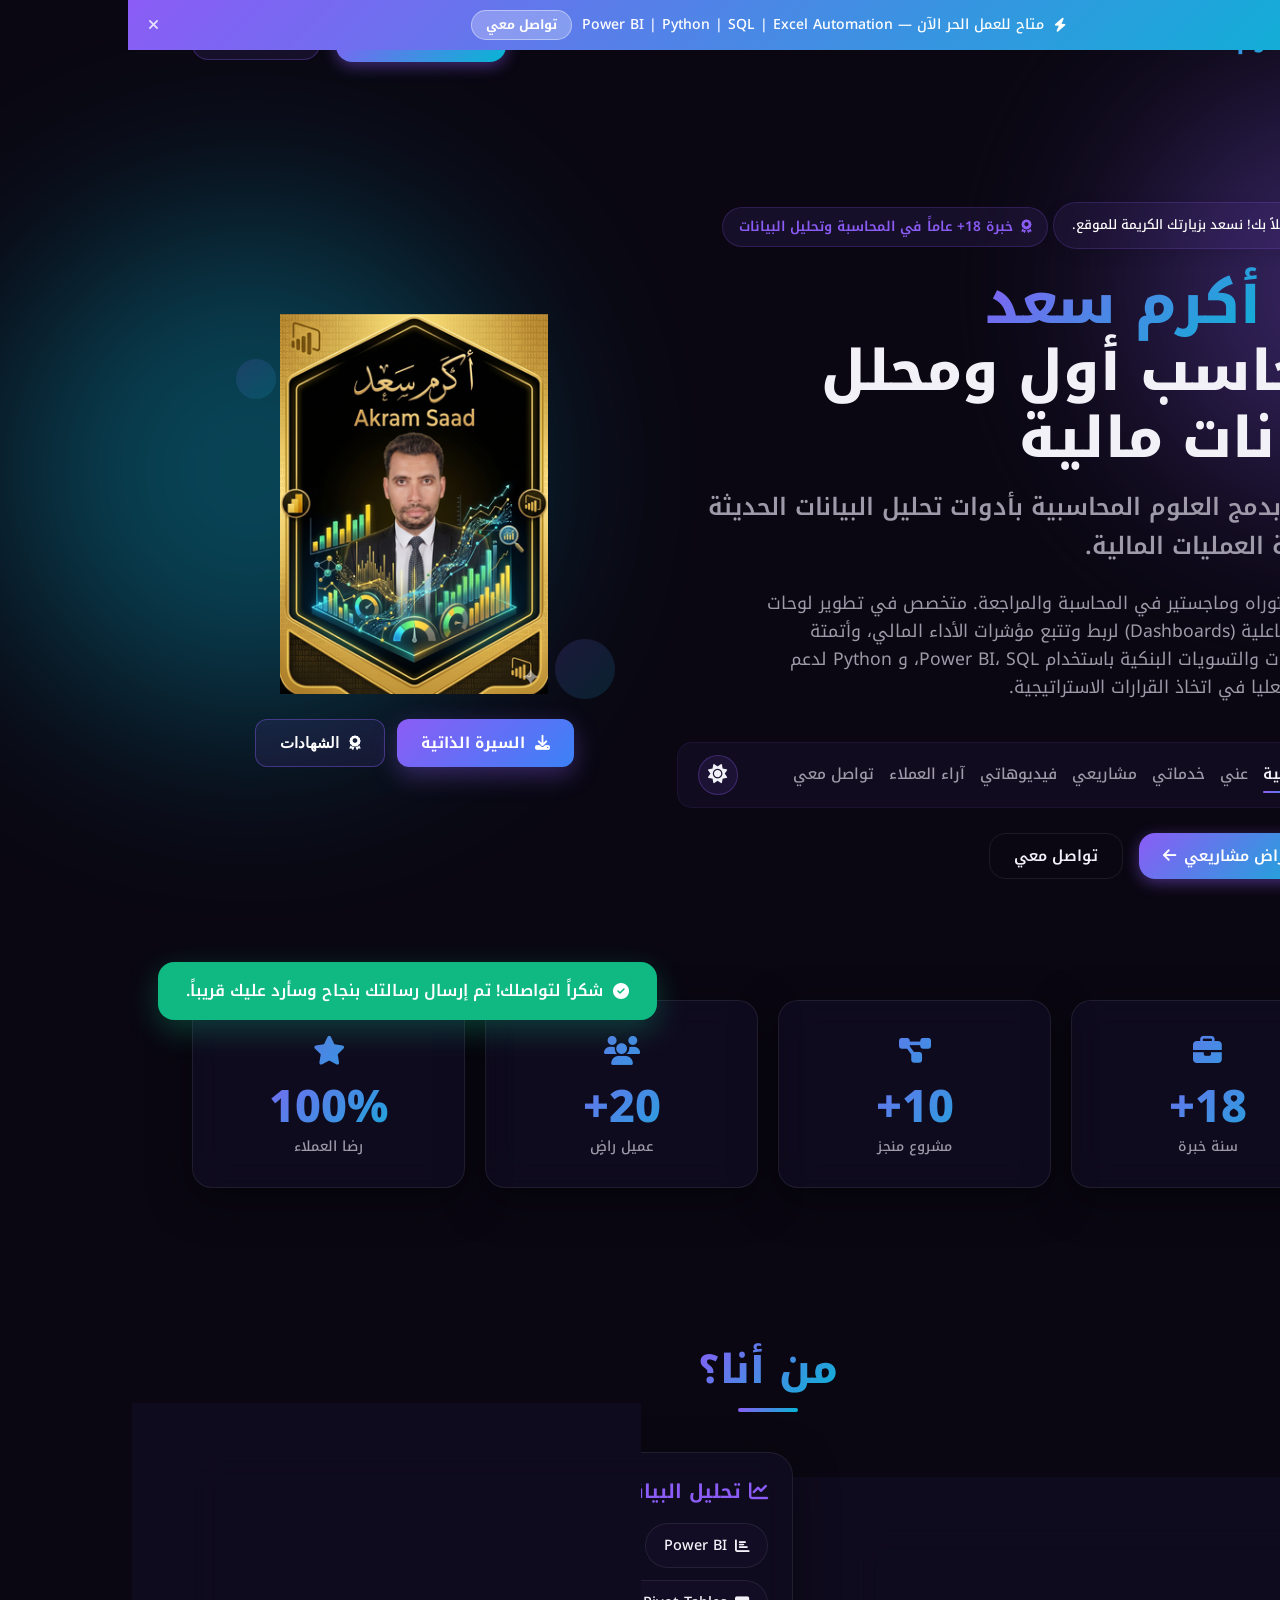
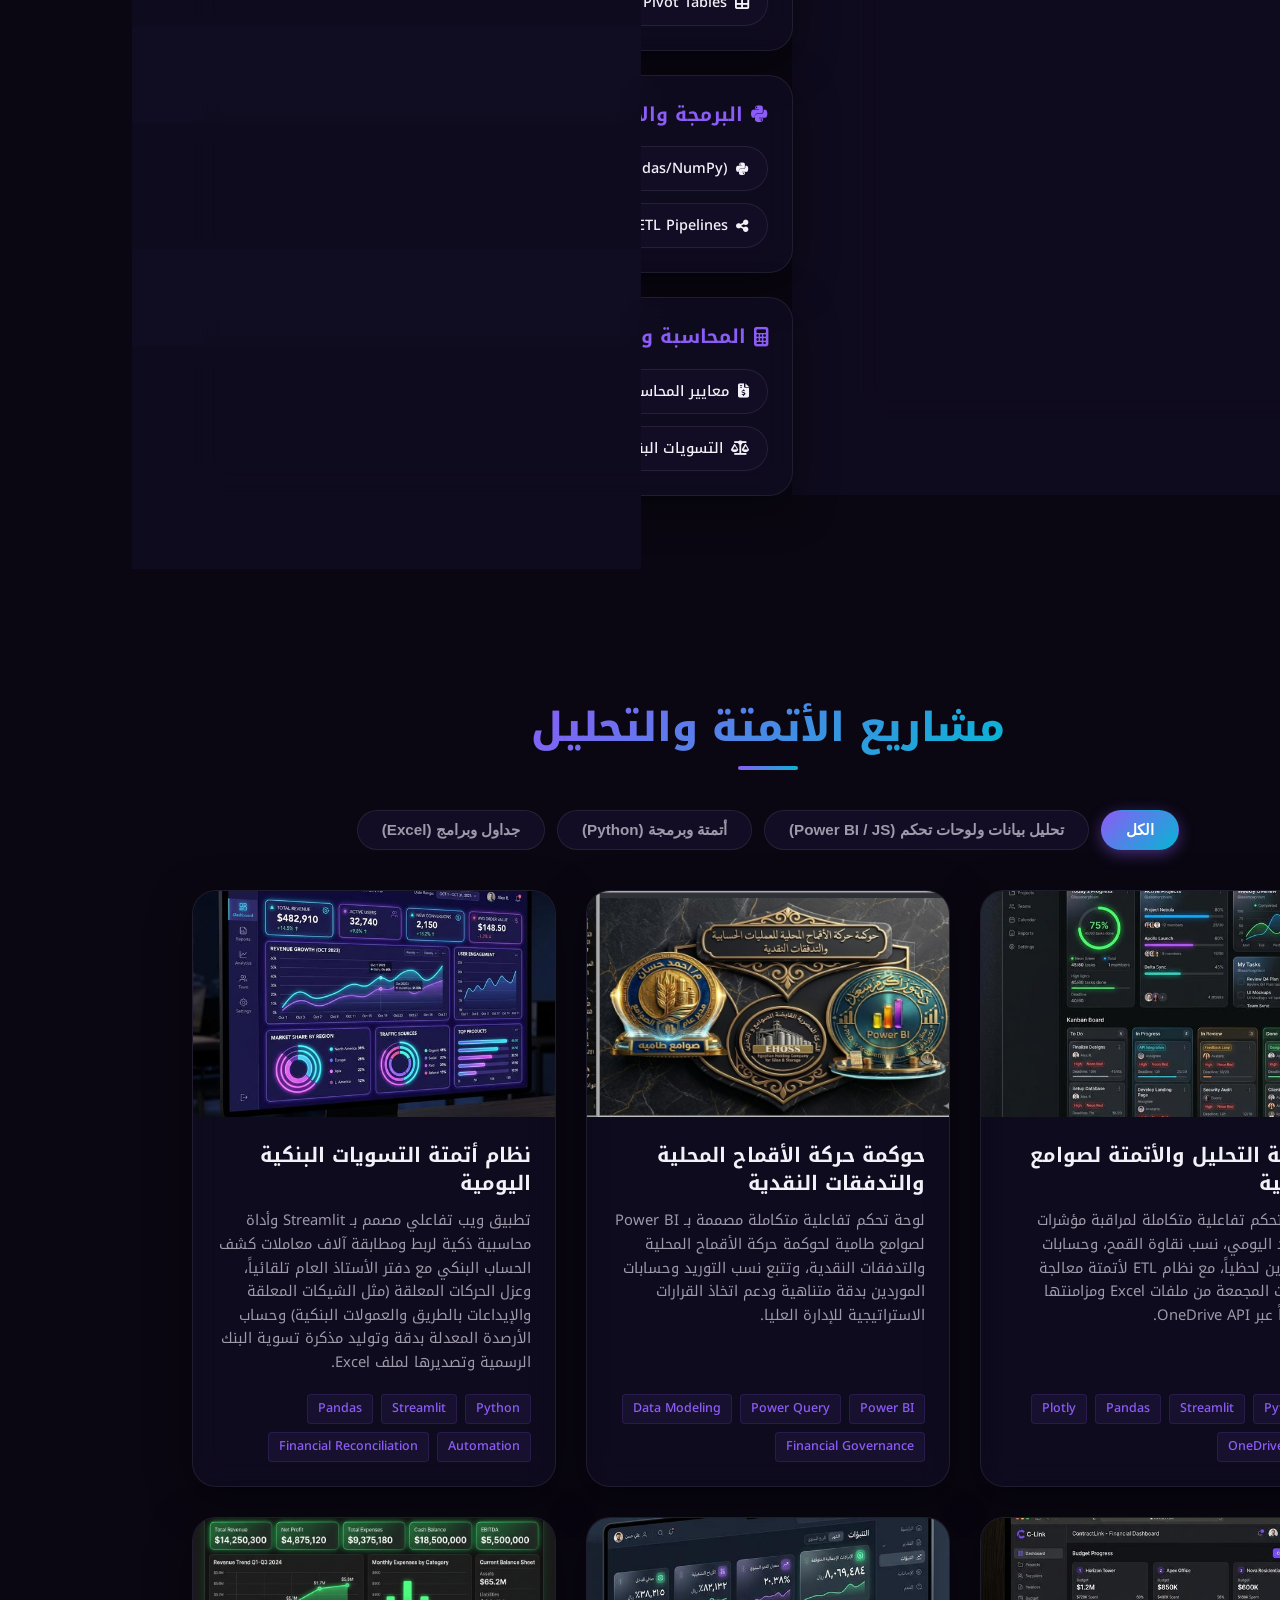
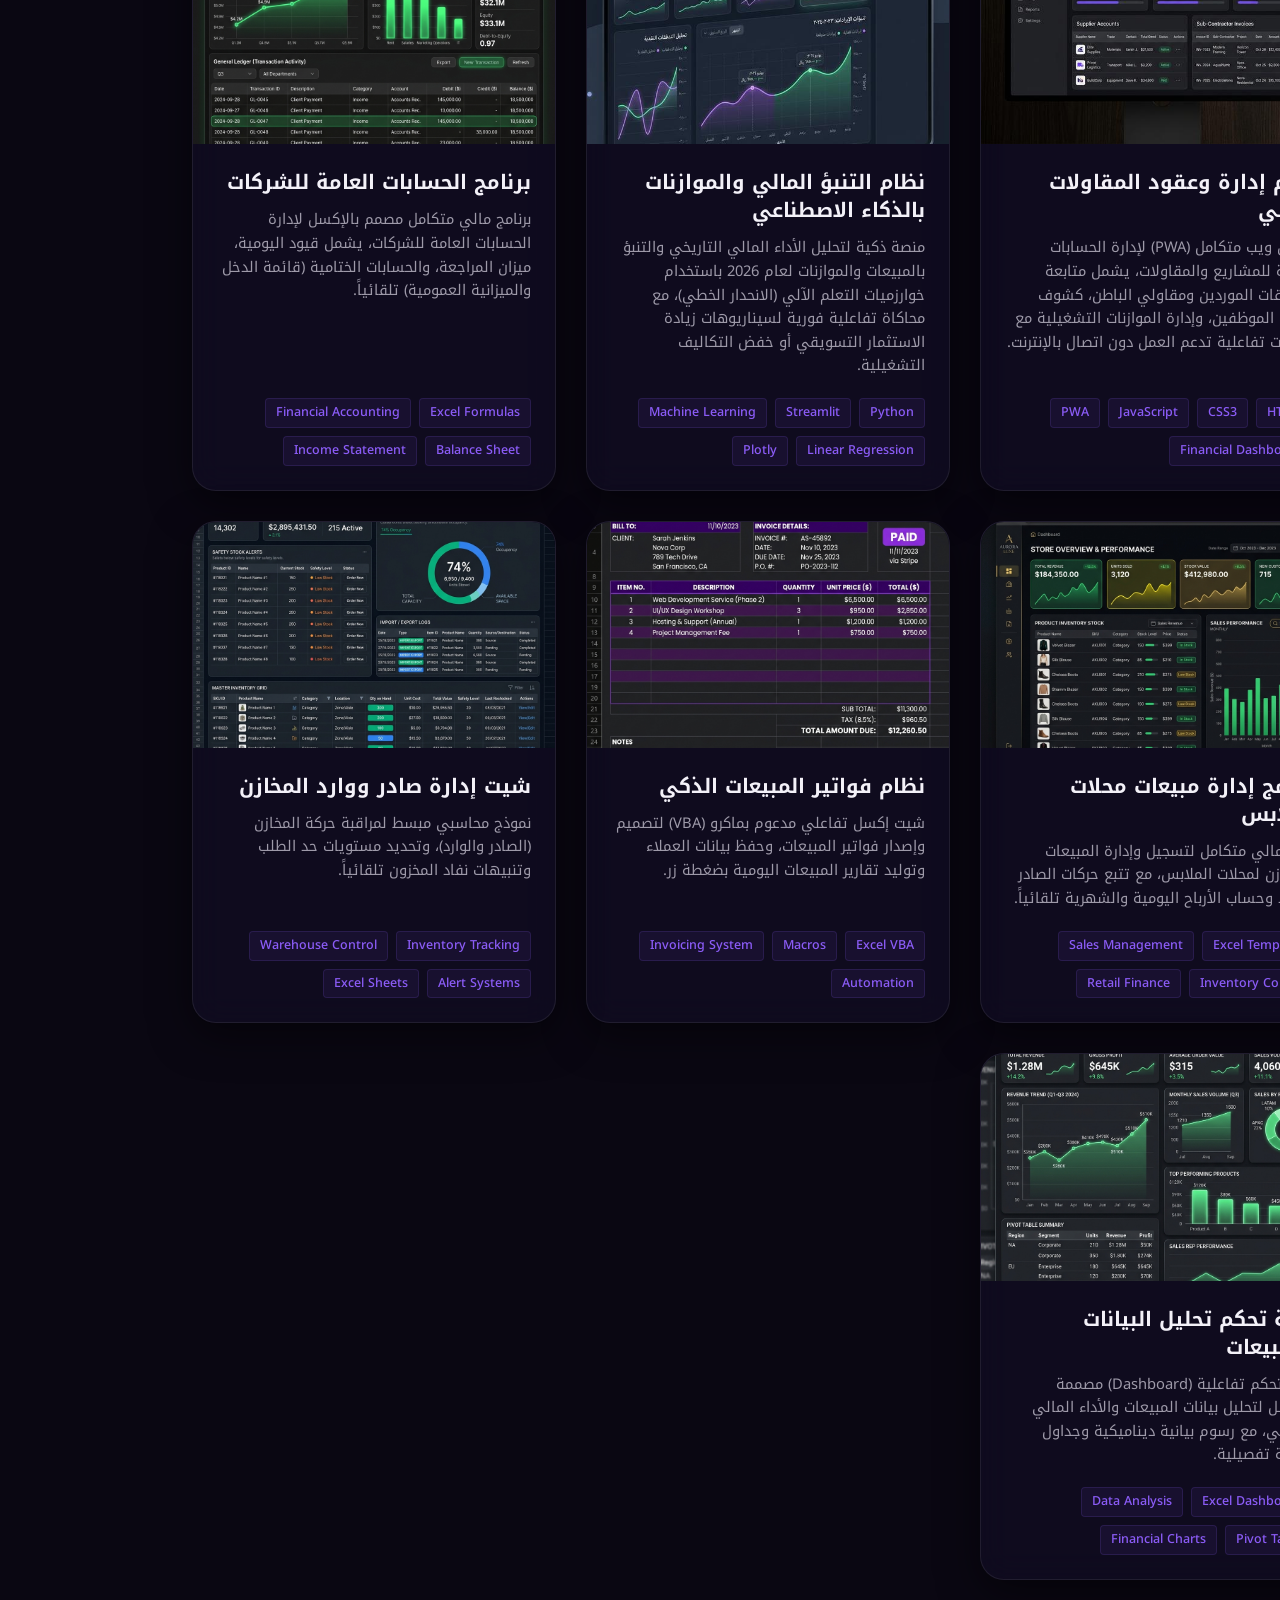
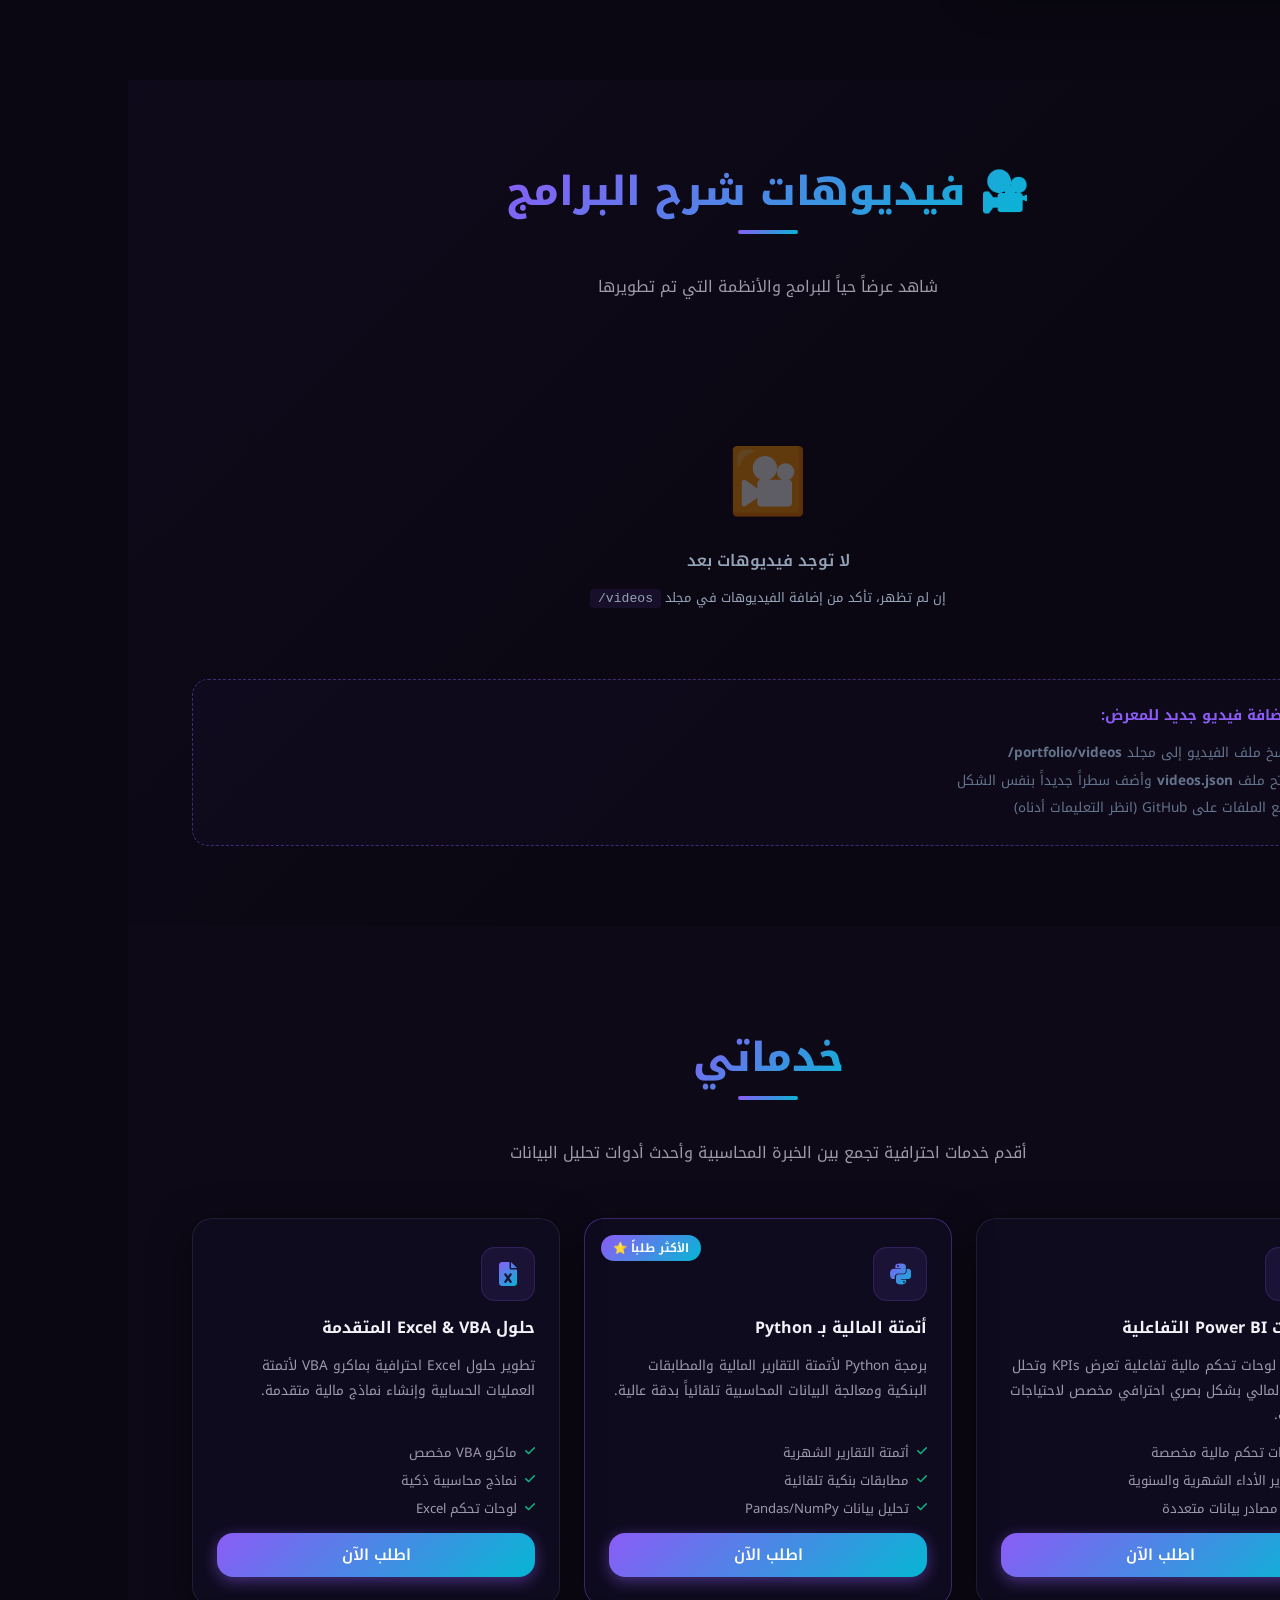
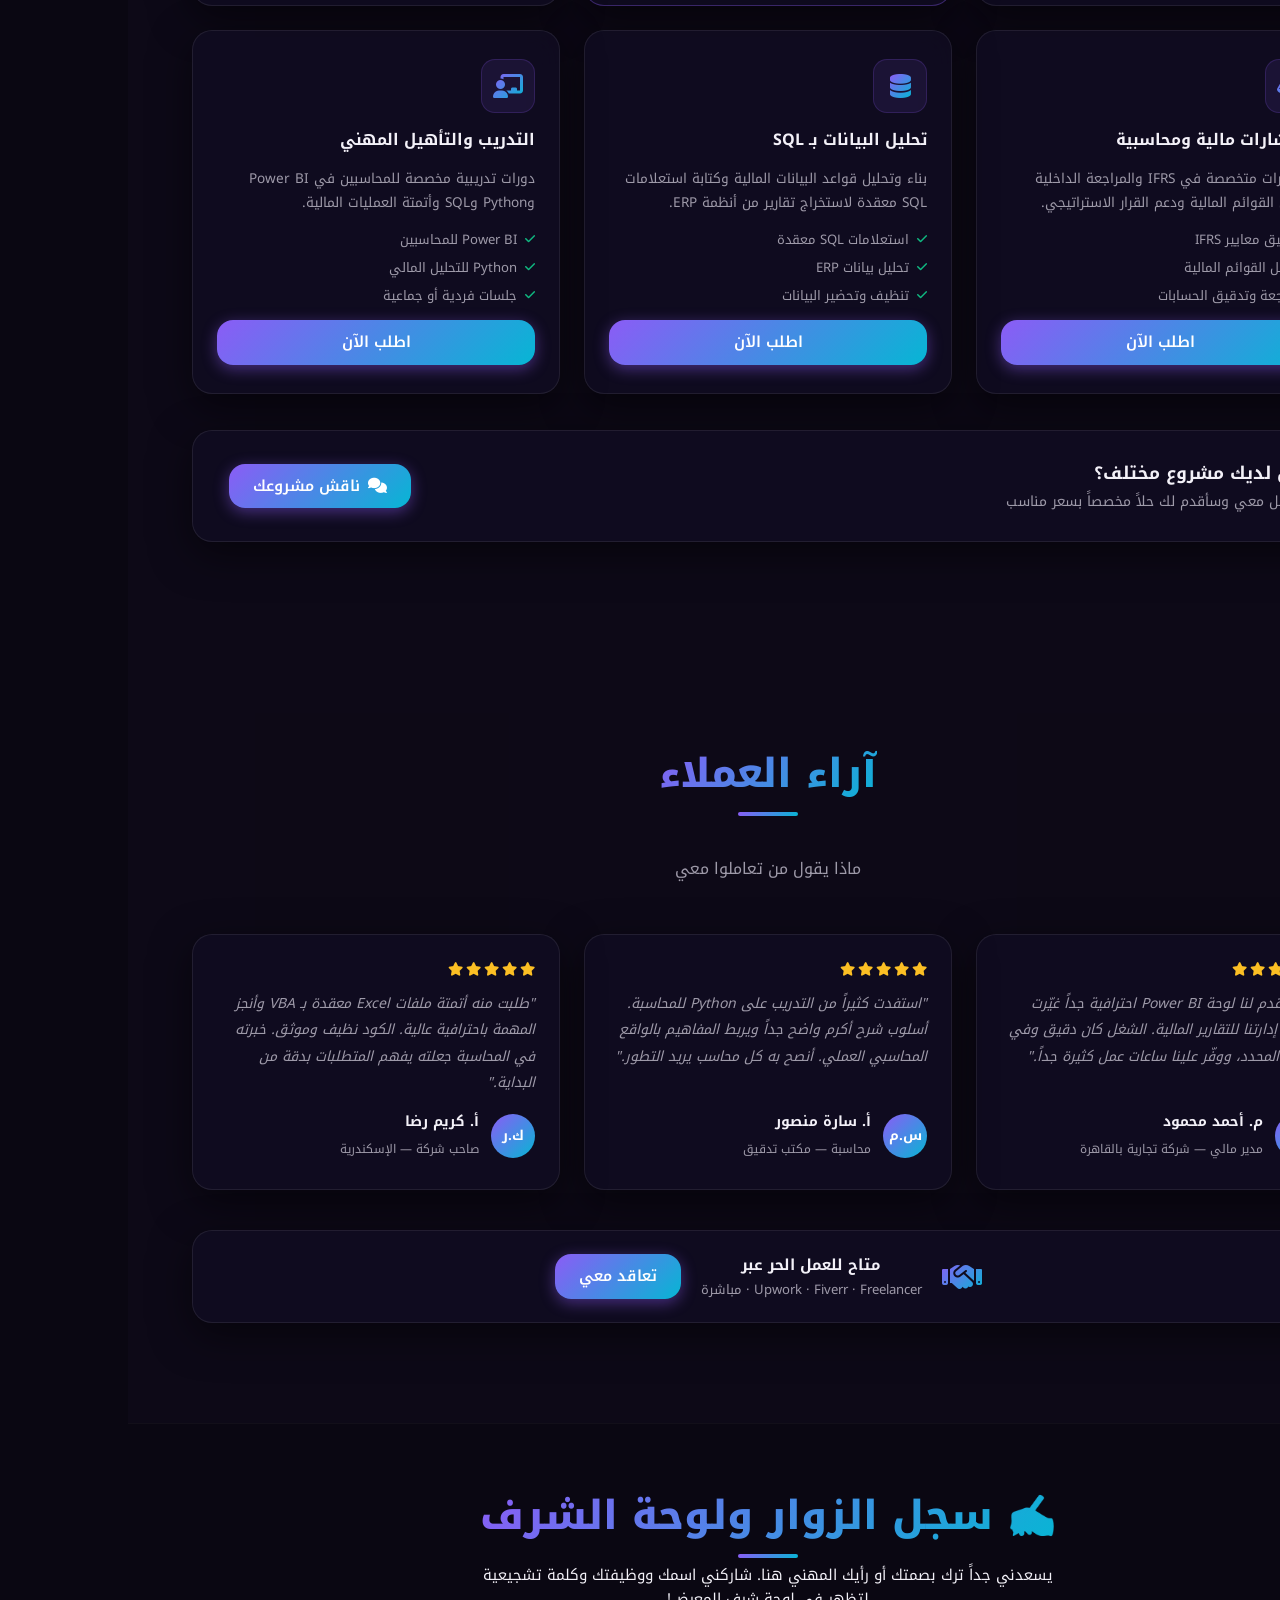
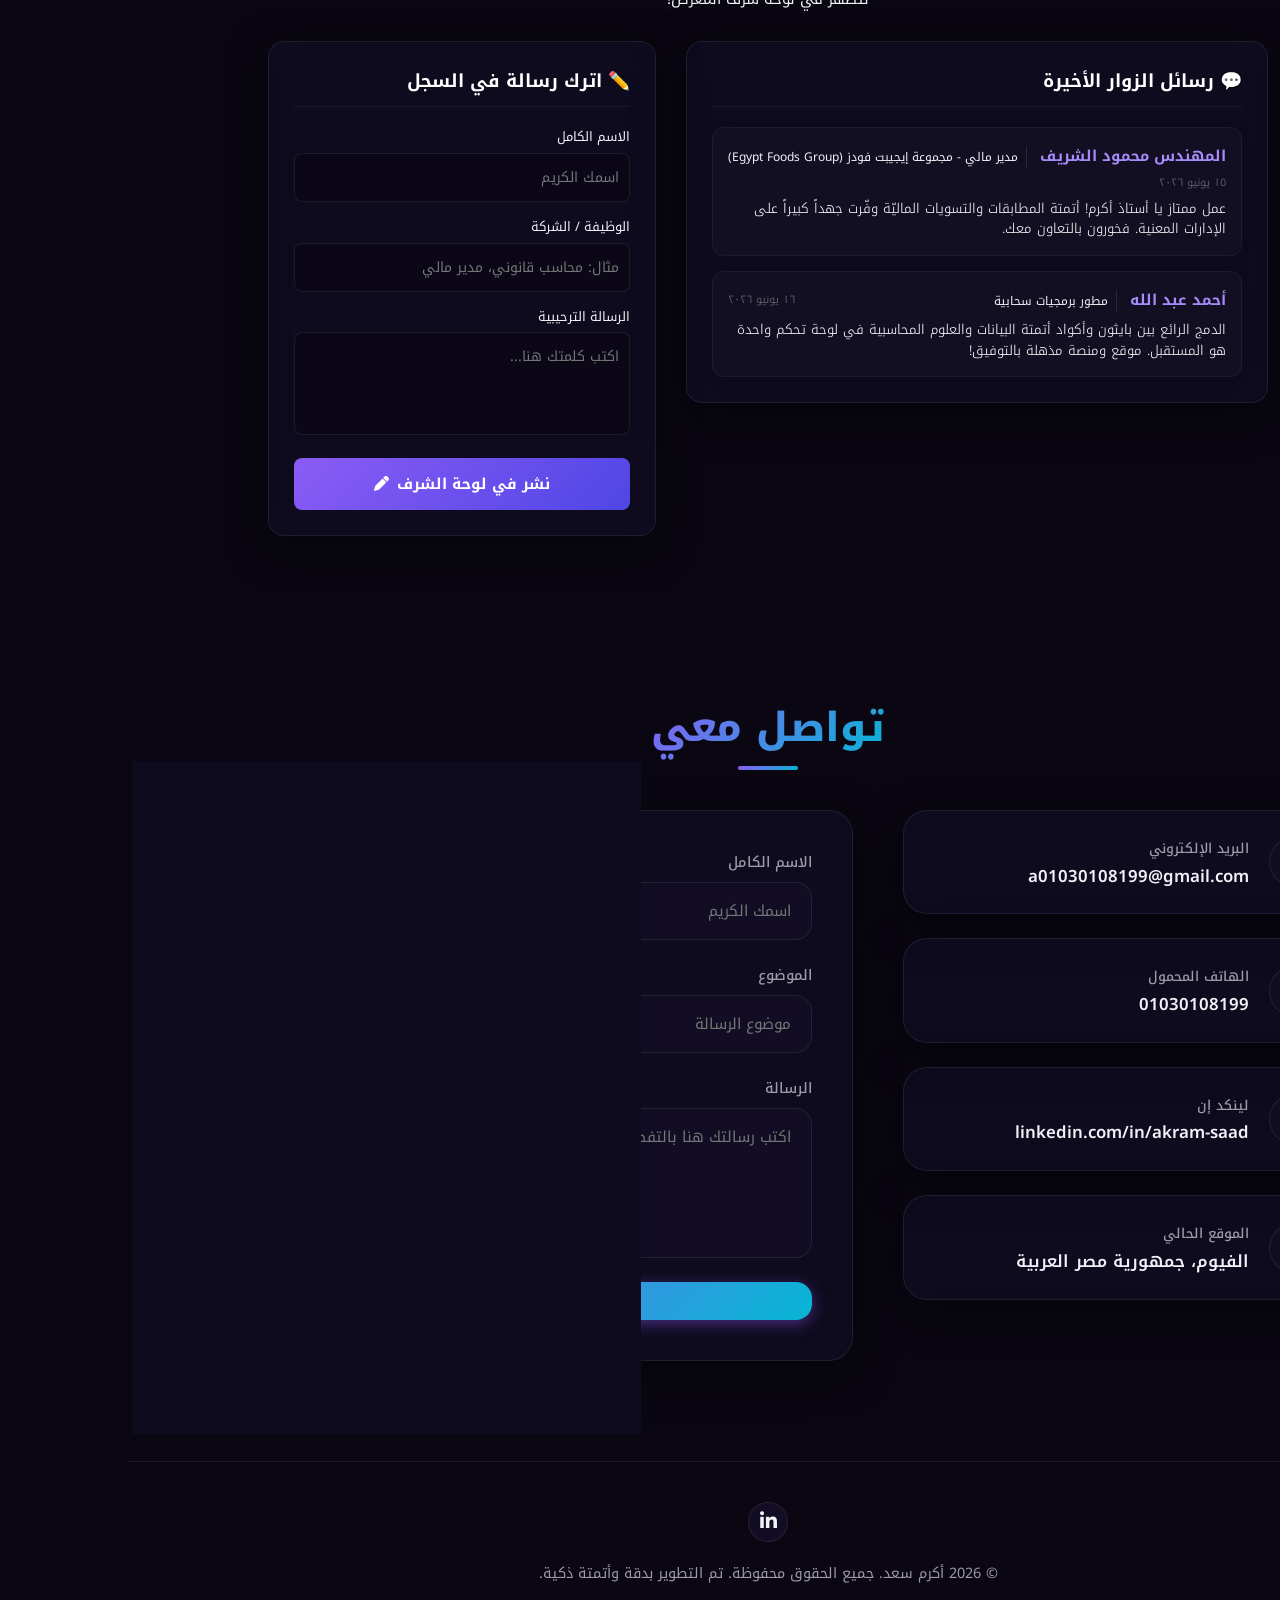
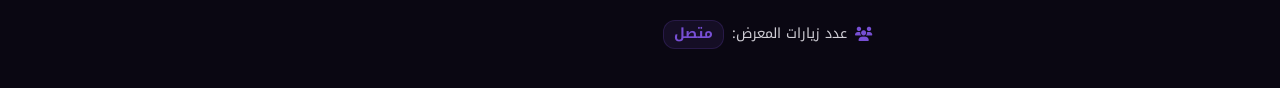
==== index.html @ 79a13b6d "Add files via upload" ====
<!DOCTYPE html>
<html lang="ar" dir="rtl">
<head>
    <!-- Google tag (gtag.js) - Google Analytics -->
    <script async src="https://www.googletagmanager.com/gtag/js?id=G-YMTQR1GXBQ"></script>
    <script>
      window.dataLayer = window.dataLayer || [];
      function gtag(){dataLayer.push(arguments);}
      gtag('js', new Date());

      gtag('config', 'G-YMTQR1GXBQ');
    </script>

    <meta charset="UTF-8">
    <meta name="viewport" content="width=device-width, initial-scale=1.0">
    
    <!-- Cache Control to force browser refresh -->
    <meta http-equiv="Cache-Control" content="no-cache, no-store, must-revalidate">
    <meta http-equiv="Pragma" content="no-cache">
    <meta http-equiv="Expires" content="0">
    
    <!-- SEO Optimization -->
    <title>أكرم سعد | محاسب أول ومحلل بيانات مالية</title>
    <meta name="description" content="معرض الأعمال الشخصي للمحاسب المالي الأول ومحلل البيانات أكرم سعد. دمج العلوم المحاسبية بأدوات تحليل البيانات الحديثة مثل Power BI و SQL و Python.">
    <meta name="keywords" content="أكرم سعد, محاسب أول, محلل بيانات مالية, صوامع طامية, Power BI, SQL, Python, أتمتة مالية, معايير المحاسبة المصرية الدولية IFRS">
    <meta name="author" content="أكرم سعد">

    <!-- JSON-LD Structured Data for Google -->
    <script type="application/ld+json">
    {
      "@context": "https://schema.org",
      "@type": "Person",
      "name": "أكرم سعد",
      "jobTitle": "محاسب أول ومحلل بيانات مالية",
      "url": "https://a01030108199-stack.github.io/portfolio/",
      "sameAs": [
        "https://github.com/AkramSaad",
        "https://www.linkedin.com/in/akramsaad"
      ],
      "knowsAbout": ["Accounting", "Financial Analysis", "Power BI", "Python", "SQL", "Excel VBA"],
      "worksFor": {
        "@type": "Organization",
        "name": "الشركة المصرية القابضة للصوامع والتخزين"
      }
    }
    </script>

    <!-- Open Graph (Facebook, LinkedIn) -->
    <meta property="og:type" content="website">
    <meta property="og:title" content="أكرم سعد | محاسب أول ومحلل بيانات مالية">
    <meta property="og:description" content="دمج المحاسبة والرقابة المالية بأدوات تحليل البيانات الذكية لتقديم لوحات تحكم تفاعلية ودعم القرار الاستراتيجي.">
    <meta property="og:image" content="assets/images/portfolio_preview.png">

    <!-- FontAwesome Icons -->
    <link rel="stylesheet" href="https://cdnjs.cloudflare.com/ajax/libs/font-awesome/6.4.0/css/all.min.css">
    
    <!-- Custom Style Sheet -->
    <link rel="stylesheet" href="styles.css?v=200?v=13">
</head>
<body>

    <!-- Announcement Bar -->
    <div class="announcement-bar" id="announcement-bar">
        <div class="announcement-content">
            <i class="fas fa-bolt"></i>
            <span>متاح للعمل الحر الآن — Power BI | Python | SQL | Excel Automation</span>
            <a href="#contact" class="announcement-cta">تواصل معي</a>
        </div>
        <button class="announcement-close" id="announcement-close" aria-label="إغلاق"><i class="fas fa-times"></i></button>
    </div>

    <!-- Background Glowing Shapes -->
    <div class="glow-blob blob-1"></div>
    <div class="glow-blob blob-2"></div>

    <!-- Header & Navigation -->
    <header class="header" id="header">
        <div class="container nav-container">
            <!-- Logo area -->
            <div class="logo-area">
                <img src="assets/images/logo.jpg" alt="لوجو أكرم سعد" class="logo-img" id="logo-img">
                <span class="logo-text">أكرم سعد</span>
            </div>

            <!-- Navigation Links (Moved to Hero Section) -->

            <!-- Action buttons -->
            <div class="nav-actions">
                <!-- Download CV -->
                <a href="assets/cv_akram.pdf" target="_blank" class="btn btn-primary" id="cv-download-btn">
                    <i class="fas fa-download"></i>
                    <span>السيرة الذاتية</span>
                </a>
                <!-- Certificates Button -->
                <button class="btn" id="certificates-btn" title="عرض الشهادات والاعتمادات">
                    <i class="fas fa-award"></i>
                    <span>الشهادات</span>
                </button>
                <!-- Mobile Hamburger Menu -->
                <div class="hamburger" id="hamburger">
                    <span></span>
                    <span></span>
                    <span></span>
                </div>
            </div>
        </div>
    </header>

    <!-- Hero Section -->
    <section class="hero" id="hero">
        <div class="container hero-grid">
            <!-- Right / Main Content -->
            <div class="hero-content reveal">
                <!-- بنر الترحيب الذكي بالدولة -->
                <div class="welcome-banner" id="welcome-banner" style="display: none; background: rgba(139, 92, 246, 0.08); border: 1px solid rgba(139, 92, 246, 0.2); padding: 8px 18px; border-radius: 30px; font-size: 13px; color: #ffffff; margin-bottom: 20px; align-items: center; gap: 8px; width: fit-content; box-shadow: 0 4px 15px rgba(0, 0, 0, 0.1);">
                    <span id="welcome-flag" style="font-size: 18px;">🌍</span>
                    <span id="welcome-text" style="font-weight: 500;">أهلاً بك! نسعد بزيارتك الكريمة للموقع.</span>
                </div>
                
                <div class="hero-badge">
                    <i class="fas fa-award"></i>
                    <span>خبرة 18+ عاماً في المحاسبة وتحليل البيانات</span>
                </div>
                <h1 class="hero-title">أنا <span>أكرم سعد</span><br>محاسب أول ومحلل بيانات مالية</h1>
                <h2 class="hero-subtitle">أقوم بدمج العلوم المحاسبية بأدوات تحليل البيانات الحديثة وأتمتة العمليات المالية.</h2>
                <p class="hero-desc">باحث دكتوراه وماجستير في المحاسبة والمراجعة. متخصص في تطوير لوحات تحكم تفاعلية (Dashboards) لربط وتتبع مؤشرات الأداء المالي، وأتمتة المطابقات والتسويات البنكية باستخدام Power BI، SQL، و Python لدعم الإدارة العليا في اتخاذ القرارات الاستراتيجية.</p>
                
                <!-- Navigation Links and Theme Toggle (Moved from Header) -->
                <nav class="nav-menu" id="nav-menu" style="display: flex; gap: 15px; flex-wrap: wrap; margin-bottom: 25px; align-items: center; background: rgba(139, 92, 246, 0.05); padding: 12px 20px; border-radius: 15px; border: 1px solid rgba(139, 92, 246, 0.1);">
                    <a href="#hero" class="nav-link active" style="color: var(--text-primary); font-weight: 600;">الرئيسية</a>
                    <a href="#about" class="nav-link" style="color: var(--text-secondary); font-weight: 500;">عني</a>
                    <a href="#services" class="nav-link" style="color: var(--text-secondary); font-weight: 500;">خدماتي</a>
                    <a href="#projects" class="nav-link" style="color: var(--text-secondary); font-weight: 500;">مشاريعي</a>
                    <a href="#videos" class="nav-link" style="color: var(--text-secondary); font-weight: 500;">فيديوهاتي</a>
                    <a href="#testimonials" class="nav-link" style="color: var(--text-secondary); font-weight: 500;">آراء العملاء</a>
                    <a href="#contact" class="nav-link" style="color: var(--text-secondary); font-weight: 500;">تواصل معي</a>
                    <div style="flex-grow: 1;"></div>
                    <button class="btn-icon" id="theme-toggle" title="تغيير الوضع" style="background: rgba(139, 92, 246, 0.1); border: 1px solid rgba(139, 92, 246, 0.3); border-radius: 50%; width: 40px; height: 40px; display: flex; justify-content: center; align-items: center; cursor: pointer; color: var(--text-primary);">
                        <i class="fas fa-moon"></i>
                    </button>
                </nav>
                <div class="hero-buttons">
                    <a href="#projects" class="btn btn-primary">
                        <span>استعراض مشاريعي</span>
                        <i class="fas fa-arrow-left"></i>
                    </a>
                    <a href="#contact" class="btn btn-secondary">
                        <span>تواصل معي</span>
                    </a>
                </div>
            </div>

            <!-- Left / Visual Content -->
            <div class="hero-visual reveal" style="display: flex; flex-direction: column; align-items: center; gap: 25px;">
                <div class="avatar-wrapper">
                    <img src="assets/images/avatar.png" alt="أكرم سعد" class="avatar-img" onerror="this.src='https://placehold.co/400x400/120d24/ffffff?text=%D8%A3%D9%83%D8%B1%D9%85+%D8%B3%D8%B9%D8%AF'">
                </div>
                
                <!-- أزرار السيرة الذاتية والشهادات الجديدة بجوار الصورة -->
                <div class="hero-profile-actions" style="display: flex; gap: 12px; justify-content: center; z-index: 10; position: relative;">
                    <a href="assets/cv_akram.pdf" target="_blank" class="btn btn-primary" style="padding: 12px 24px; border-radius: 12px; font-weight: bold; display: flex; align-items: center; gap: 10px; background: linear-gradient(135deg, #8b5cf6, #3b82f6); box-shadow: 0 8px 25px rgba(139, 92, 246, 0.35); border: none; font-size: 15px;">
                        <i class="fas fa-download"></i>
                        <span>السيرة الذاتية</span>
                    </a>
                    <button class="btn btn-secondary" onclick="document.getElementById('certificates-btn').click()" style="padding: 12px 24px; border-radius: 12px; font-weight: bold; display: flex; align-items: center; gap: 10px; background: rgba(139, 92, 246, 0.1); border: 1px solid rgba(139, 92, 246, 0.4); color: #fff; font-size: 15px; transition: all 0.3s;">
                        <i class="fas fa-award"></i>
                        <span>الشهادات</span>
                    </button>
                </div>

                <!-- Interactive floating background shapes -->
                <div class="hero-shapes">
                    <div class="shape shape-1"></div>
                    <div class="shape shape-2"></div>
                </div>
            </div>
        </div>
    </section>

    <!-- ==================== STATS SECTION ==================== -->
    <section class="stats-section" id="stats">
        <div class="container">
            <div class="stats-grid">
                <div class="stat-card-new glass reveal">
                    <div class="stat-icon-new"><i class="fas fa-briefcase"></i></div>
                    <div class="stat-number-new" data-target="18" data-suffix="+">0</div>
                    <div class="stat-label-new">سنة خبرة</div>
                </div>
                <div class="stat-card-new glass reveal">
                    <div class="stat-icon-new"><i class="fas fa-project-diagram"></i></div>
                    <div class="stat-number-new" data-target="10" data-suffix="+">0</div>
                    <div class="stat-label-new">مشروع منجز</div>
                </div>
                <div class="stat-card-new glass reveal">
                    <div class="stat-icon-new"><i class="fas fa-users"></i></div>
                    <div class="stat-number-new" data-target="20" data-suffix="+">0</div>
                    <div class="stat-label-new">عميل راضٍ</div>
                </div>
                <div class="stat-card-new glass reveal">
                    <div class="stat-icon-new"><i class="fas fa-star"></i></div>
                    <div class="stat-number-new" data-target="100" data-suffix="%">0</div>
                    <div class="stat-label-new">رضا العملاء</div>
                </div>
            </div>
        </div>
    </section>

    <!-- About & Skills Section -->
    <section class="section about" id="about">
        <div class="container">
            <h2 class="section-title">من أنا؟</h2>
            <div class="about-grid">
                <!-- Brief Info & Stats -->
                <div class="about-details glass reveal">
                    <p class="about-text">
                        أعمل كمحاسب مالي أول ومحلل بيانات بالشركة المصرية القابضة للصوامع والتخزين منذ عام 2007. باحث دكتوراه في المحاسبة والمراجعة بجامعة الزقازيق، وحاصل على الماجستير لعام 2024.
                    </p>
                    <p class="about-text">
                        أتميز بشغف كبير في دمج الفكر المحاسبي والأكاديمي بالتكنولوجيا الحديثة، حيث قمت بتطوير "منصة التحليل والأتمتة لصوامع طامية" باستخدام لغة البايثون، بالإضافة إلى تصميم لوحات متابعة تكاليف التشغيل والتخزين بدقة واحترافية عالية.
                    </p>
                    <!-- Visual stats block -->
                    <div class="about-stats">
                        <div class="stat-item">
                            <span class="stat-number">+18</span>
                            <span class="stat-label">سنوات خبرة</span>
                        </div>
                        <div class="stat-item">
                            <span class="stat-number">دكتوراه</span>
                            <span class="stat-label">باحث أكاديمي</span>
                        </div>
                        <div class="stat-item">
                            <span class="stat-number">100%</span>
                            <span class="stat-label">أتمتة ودقة التقارير</span>
                        </div>
                    </div>
                </div>

                <!-- Skills Area -->
                <div class="skills-container reveal">
                    <!-- Data Analysis Skills -->
                    <div class="skill-category glass">
                        <h3 class="skill-cat-title">
                            <i class="fas fa-chart-line"></i>
                            <span>تحليل البيانات والذكاء الاصطناعي</span>
                        </h3>
                        <div class="skills-list">
                            <div class="skill-tag"><i class="fas fa-chart-bar"></i> Power BI</div>
                            <div class="skill-tag"><i class="fas fa-database"></i> SQL Databases</div>
                            <div class="skill-tag"><i class="fas fa-filter"></i> Power Query</div>
                            <div class="skill-tag"><i class="fas fa-table"></i> Advanced Excel & Pivot Tables</div>
                        </div>
                    </div>

                    <!-- Python & Automation Skills -->
                    <div class="skill-category glass">
                        <h3 class="skill-cat-title">
                            <i class="fab fa-python"></i>
                            <span>البرمجة والأتمتة الذكية</span>
                        </h3>
                        <div class="skills-list">
                            <div class="skill-tag"><i class="fab fa-python"></i> Python (Pandas/NumPy)</div>
                            <div class="skill-tag"><i class="fas fa-rocket"></i> Streamlit Web Apps</div>
                            <div class="skill-tag"><i class="fas fa-share-nodes"></i> API ETL Pipelines</div>
                            <div class="skill-tag"><i class="fas fa-cogs"></i> Process Automation</div>
                        </div>
                    </div>

                    <!-- Accounting & Auditing -->
                    <div class="skill-category glass">
                        <h3 class="skill-cat-title">
                            <i class="fas fa-calculator"></i>
                            <span>المحاسبة والمراجعة والرقابة</span>
                        </h3>
                        <div class="skills-list">
                            <div class="skill-tag"><i class="fas fa-file-invoice-dollar"></i> معايير المحاسبة الدولية (IFRS)</div>
                            <div class="skill-tag"><i class="fas fa-shield-halved"></i> الرقابة الداخلية والمراجعة</div>
                            <div class="skill-tag"><i class="fas fa-balance-scale"></i> التسويات البنكية ومطابقة الحسابات</div>
                            <div class="skill-tag"><i class="fas fa-file-contract"></i> إعداد الموازنات التقديرية</div>
                        </div>
                    </div>
                </div>
            </div>
        </div>
    </section>

    <!-- Projects Section -->
    <section class="section projects" id="projects">
        <div class="container">
            <h2 class="section-title">مشاريع الأتمتة والتحليل</h2>
            
            <!-- Category Filters -->
            <div class="filter-menu reveal">
                <button class="filter-btn active" data-filter="all">الكل</button>
                <button class="filter-btn" data-filter="data">تحليل بيانات ولوحات تحكم (Power BI / JS)</button>
                <button class="filter-btn" data-filter="python">أتمتة وبرمجة (Python)</button>
                <button class="filter-btn" data-filter="excel">جداول وبرامج (Excel)</button>
            </div>

            <!-- Projects Grid (Loaded dynamically from projects.js?v=200) -->
            <div class="projects-grid" id="projects-grid">
                <!-- Projects will be generated here by Javascript -->
            </div>
        </div>
    </section>

    <!-- ==================== VIDEOS SECTION ==================== -->
    <section class="section" id="videos" style="background: linear-gradient(135deg, rgba(139,92,246,0.04) 0%, transparent 60%); padding: 80px 0;">
      <div class="container">
        <h2 class="section-title">🎥 فيديوهات شرح البرامج</h2>
        <p class="section-subtitle-new">شاهد عرضاً حياً للبرامج والأنظمة التي تم تطويرها</p>

        <!-- Videos Grid (loaded from videos.json) -->
        <div id="videos-grid" style="
          display: grid;
          grid-template-columns: repeat(auto-fill, minmax(340px, 1fr));
          gap: 24px;
          margin-bottom: 30px;
        "></div>

        <!-- Empty / Loading state -->
        <div id="videos-empty" style="
          text-align: center; padding: 50px 20px;
          color: #94a3b8;
          flex-direction: column; align-items: center; gap: 14px;
          display: flex;
        ">
          <div style="font-size: 4rem; opacity:0.35;">🎦</div>
          <div style="font-size: 1rem; font-weight: 600;">جارٍ تحميل الفيديوهات...</div>
          <div style="font-size: 0.82rem;">إن لم تظهر، تأكد من إضافة الفيديوهات في مجلد <code style="background:rgba(139,92,246,0.1);padding:2px 8px;border-radius:4px;">videos/</code></div>
        </div>

        <!-- Add video guide box -->
        <div id="add-video-guide" style="
          border: 1px dashed rgba(139,92,246,0.4);
          border-radius: 16px; padding: 24px 28px;
          background: rgba(139,92,246,0.03);
          display: none;
          margin-top: 20px;
        ">
          <div style="font-size: 0.9rem; font-weight: 700; color: #8b5cf6; margin-bottom: 12px;">
            ➕ لإضافة فيديو جديد للمعرض:
          </div>
          <ol style="font-size: 0.85rem; color: #64748b; line-height: 2; padding-right: 20px;">
            <li>انسخ ملف الفيديو إلى مجلد <strong>portfolio/videos/</strong></li>
            <li>افتح ملف <strong>videos.json</strong> وأضف سطراً جديداً بنفس الشكل</li>
            <li>ارفع الملفات على GitHub (انظر التعليمات أدناه)</li>
          </ol>
        </div>
      </div>
    </section>

    <style>
      .vid-card {
        background: var(--card-bg, #fff);
        border-radius: 16px; overflow: hidden;
        box-shadow: 0 4px 20px rgba(0,0,0,0.07);
        border: 1px solid rgba(139,92,246,0.15);
        transition: transform 0.3s, box-shadow 0.3s;
      }
      .vid-card:hover { transform: translateY(-5px); box-shadow: 0 14px 40px rgba(139,92,246,0.18); }
      .vid-card video { width: 100%; aspect-ratio: 16/9; object-fit: cover; display: block; background: #0f0f0f; }
      .vid-card-body { padding: 16px 18px; }
      .vid-title { font-size: 0.98rem; font-weight: 700; color: var(--text-primary, #1e293b); margin-bottom: 6px; }
      .vid-desc  { font-size: 0.8rem; color: #64748b; line-height: 1.6; }
      .vid-badge {
        display: inline-block; background: rgba(139,92,246,0.1);
        color: #8b5cf6; font-size: 0.65rem; font-weight: 700;
        padding: 2px 10px; border-radius: 50px; margin-top: 8px;
      }
      .vid-error {
        aspect-ratio: 16/9; background: #f1f5f9;
        display: flex; flex-direction: column;
        align-items: center; justify-content: center;
        gap: 8px; color: #94a3b8; font-size: 0.8rem;
      }
    </style>

    <script>
      // ---- LOAD VIDEOS FROM videos.json ----
      async function loadVideos() {
        try {
          const res = await fetch('videos.json?t=' + Date.now());
          if (!res.ok) throw new Error('not found');
          const videos = await res.json();
          const grid = document.getElementById('videos-grid');
          const empty = document.getElementById('videos-empty');
          const guide = document.getElementById('add-video-guide');

          if (!videos || videos.length === 0) {
            empty.querySelector('div:nth-child(2)').textContent = 'لا توجد فيديوهات بعد';
            guide.style.display = 'block';
            return;
          }

          empty.style.display = 'none';
          grid.innerHTML = '';

          videos.forEach(v => {
            const card = document.createElement('div');
            card.className = 'vid-card';
            card.innerHTML = `
              <video controls preload="metadata" style="width:100%;aspect-ratio:16/9;object-fit:cover;display:block;background:#000;"
                onerror="this.style.display='none'; this.nextElementSibling.style.display='flex';">
                <source src="${v.file}" type="video/mp4">
                متصفحك لا يدعم تشغيل الفيديو
              </video>
              <div class="vid-error" style="display:none;">
                <span style="font-size:2rem;">📹</span>
                <span>الفيديو غير متاح بعد</span>
              </div>
              <div class="vid-card-body">
                <div class="vid-title">${v.title || 'فيديو شرح'}</div>
                ${v.description ? `<div class="vid-desc">${v.description}</div>` : ''}
                <span class="vid-badge">📹 ${v.badge || 'شرح برنامج'}</span>
              </div>
            `;
            grid.appendChild(card);
          });

          guide.style.display = 'block';
        } catch(e) {
          const empty = document.getElementById('videos-empty');
          empty.querySelector('div:nth-child(2)').textContent = 'أضف فيديوهاتك في مجلد videos/';
          document.getElementById('add-video-guide').style.display = 'block';
        }
      }
      loadVideos();
    </script>


    <!-- ==================== SERVICES SECTION ==================== -->
    <section class="section services-section-new" id="services">
        <div class="container">
            <h2 class="section-title">خدماتي</h2>
            <p class="section-subtitle-new">أقدم خدمات احترافية تجمع بين الخبرة المحاسبية وأحدث أدوات تحليل البيانات</p>

            <div class="services-grid-new">

                <div class="service-card-new glass reveal">
                    <div class="service-icon-wrapper-new"><i class="fas fa-chart-bar service-icon-new"></i></div>
                    <h3 class="service-title-new">لوحات Power BI التفاعلية</h3>
                    <p class="service-desc-new">تصميم لوحات تحكم مالية تفاعلية تعرض KPIs وتحلل الأداء المالي بشكل بصري احترافي مخصص لاحتياجات شركتك.</p>
                    <ul class="service-features-new">
                        <li><i class="fas fa-check"></i> لوحات تحكم مالية مخصصة</li>
                        <li><i class="fas fa-check"></i> تقارير الأداء الشهرية والسنوية</li>
                        <li><i class="fas fa-check"></i> ربط مصادر بيانات متعددة</li>
                    </ul>

                    <a href="#contact" class="btn btn-primary service-btn-new">اطلب الآن</a>
                </div>

                <div class="service-card-new service-card-featured-new glass reveal">
                    <div class="service-badge-featured">الأكثر طلباً ⭐</div>
                    <div class="service-icon-wrapper-new"><i class="fab fa-python service-icon-new"></i></div>
                    <h3 class="service-title-new">أتمتة المالية بـ Python</h3>
                    <p class="service-desc-new">برمجة Python لأتمتة التقارير المالية والمطابقات البنكية ومعالجة البيانات المحاسبية تلقائياً بدقة عالية.</p>
                    <ul class="service-features-new">
                        <li><i class="fas fa-check"></i> أتمتة التقارير الشهرية</li>
                        <li><i class="fas fa-check"></i> مطابقات بنكية تلقائية</li>
                        <li><i class="fas fa-check"></i> تحليل بيانات Pandas/NumPy</li>
                    </ul>

                    <a href="#contact" class="btn btn-primary service-btn-new">اطلب الآن</a>
                </div>

                <div class="service-card-new glass reveal">
                    <div class="service-icon-wrapper-new"><i class="fas fa-file-excel service-icon-new"></i></div>
                    <h3 class="service-title-new">حلول Excel & VBA المتقدمة</h3>
                    <p class="service-desc-new">تطوير حلول Excel احترافية بماكرو VBA لأتمتة العمليات الحسابية وإنشاء نماذج مالية متقدمة.</p>
                    <ul class="service-features-new">
                        <li><i class="fas fa-check"></i> ماكرو VBA مخصص</li>
                        <li><i class="fas fa-check"></i> نماذج محاسبية ذكية</li>
                        <li><i class="fas fa-check"></i> لوحات تحكم Excel</li>
                    </ul>

                    <a href="#contact" class="btn btn-primary service-btn-new">اطلب الآن</a>
                </div>

                <div class="service-card-new glass reveal">
                    <div class="service-icon-wrapper-new"><i class="fas fa-balance-scale service-icon-new"></i></div>
                    <h3 class="service-title-new">استشارات مالية ومحاسبية</h3>
                    <p class="service-desc-new">استشارات متخصصة في IFRS والمراجعة الداخلية وتحليل القوائم المالية ودعم القرار الاستراتيجي.</p>
                    <ul class="service-features-new">
                        <li><i class="fas fa-check"></i> تطبيق معايير IFRS</li>
                        <li><i class="fas fa-check"></i> تحليل القوائم المالية</li>
                        <li><i class="fas fa-check"></i> مراجعة وتدقيق الحسابات</li>
                    </ul>

                    <a href="#contact" class="btn btn-primary service-btn-new">اطلب الآن</a>
                </div>

                <div class="service-card-new glass reveal">
                    <div class="service-icon-wrapper-new"><i class="fas fa-database service-icon-new"></i></div>
                    <h3 class="service-title-new">تحليل البيانات بـ SQL</h3>
                    <p class="service-desc-new">بناء وتحليل قواعد البيانات المالية وكتابة استعلامات SQL معقدة لاستخراج تقارير من أنظمة ERP.</p>
                    <ul class="service-features-new">
                        <li><i class="fas fa-check"></i> استعلامات SQL معقدة</li>
                        <li><i class="fas fa-check"></i> تحليل بيانات ERP</li>
                        <li><i class="fas fa-check"></i> تنظيف وتحضير البيانات</li>
                    </ul>

                    <a href="#contact" class="btn btn-primary service-btn-new">اطلب الآن</a>
                </div>

                <div class="service-card-new glass reveal">
                    <div class="service-icon-wrapper-new"><i class="fas fa-chalkboard-teacher service-icon-new"></i></div>
                    <h3 class="service-title-new">التدريب والتأهيل المهني</h3>
                    <p class="service-desc-new">دورات تدريبية مخصصة للمحاسبين في Power BI وPython وSQL وأتمتة العمليات المالية.</p>
                    <ul class="service-features-new">
                        <li><i class="fas fa-check"></i> Power BI للمحاسبين</li>
                        <li><i class="fas fa-check"></i> Python للتحليل المالي</li>
                        <li><i class="fas fa-check"></i> جلسات فردية أو جماعية</li>
                    </ul>

                    <a href="#contact" class="btn btn-primary service-btn-new">اطلب الآن</a>
                </div>

            </div>

            <div class="services-cta-new glass reveal">
                <div>
                    <h3>هل لديك مشروع مختلف؟</h3>
                    <p>تواصل معي وسأقدم لك حلاً مخصصاً بسعر مناسب</p>
                </div>
                <a href="#contact" class="btn btn-primary">
                    <i class="fas fa-comments"></i> ناقش مشروعك
                </a>
            </div>
        </div>
    </section>

    <!-- ==================== TESTIMONIALS SECTION ==================== -->
    <section class="section testimonials-section-new" id="testimonials">
        <div class="container">
            <h2 class="section-title">آراء العملاء</h2>
            <p class="section-subtitle-new">ماذا يقول من تعاملوا معي</p>

            <div class="testimonials-grid-new">

                <div class="testimonial-card-new glass reveal">
                    <div class="testimonial-stars-new"><i class="fas fa-star"></i><i class="fas fa-star"></i><i class="fas fa-star"></i><i class="fas fa-star"></i><i class="fas fa-star"></i></div>
                    <p class="testimonial-text-new">"أكرم قدم لنا لوحة Power BI احترافية جداً غيّرت طريقة إدارتنا للتقارير المالية. الشغل كان دقيق وفي الوقت المحدد، ووفّر علينا ساعات عمل كثيرة جداً."</p>
                    <div class="testimonial-author-new">
                        <div class="testimonial-avatar-new">م.أ</div>
                        <div>
                            <h4 class="testimonial-name-new">م. أحمد محمود</h4>
                            <span class="testimonial-role-new">مدير مالي — شركة تجارية بالقاهرة</span>
                        </div>
                    </div>
                </div>

                <div class="testimonial-card-new glass reveal">
                    <div class="testimonial-stars-new"><i class="fas fa-star"></i><i class="fas fa-star"></i><i class="fas fa-star"></i><i class="fas fa-star"></i><i class="fas fa-star"></i></div>
                    <p class="testimonial-text-new">"استفدت كثيراً من التدريب على Python للمحاسبة. أسلوب شرح أكرم واضح جداً ويربط المفاهيم بالواقع المحاسبي العملي. أنصح به كل محاسب يريد التطور."</p>
                    <div class="testimonial-author-new">
                        <div class="testimonial-avatar-new">س.م</div>
                        <div>
                            <h4 class="testimonial-name-new">أ. سارة منصور</h4>
                            <span class="testimonial-role-new">محاسبة — مكتب تدقيق</span>
                        </div>
                    </div>
                </div>

                <div class="testimonial-card-new glass reveal">
                    <div class="testimonial-stars-new"><i class="fas fa-star"></i><i class="fas fa-star"></i><i class="fas fa-star"></i><i class="fas fa-star"></i><i class="fas fa-star"></i></div>
                    <p class="testimonial-text-new">"طلبت منه أتمتة ملفات Excel معقدة بـ VBA وأنجز المهمة باحترافية عالية. الكود نظيف وموثق. خبرته في المحاسبة جعلته يفهم المتطلبات بدقة من البداية."</p>
                    <div class="testimonial-author-new">
                        <div class="testimonial-avatar-new">ك.ر</div>
                        <div>
                            <h4 class="testimonial-name-new">أ. كريم رضا</h4>
                            <span class="testimonial-role-new">صاحب شركة — الإسكندرية</span>
                        </div>
                    </div>
                </div>

            </div>

            <div class="freelance-badge-new glass reveal">
                <i class="fas fa-handshake"></i>
                <div>
                    <strong>متاح للعمل الحر عبر</strong>
                    <p>Upwork · Fiverr · Freelancer · مباشرة</p>
                </div>
                <a href="#contact" class="btn btn-primary">تعاقد معي</a>
            </div>
        </div>
    </section>

    <!-- Guestbook Section -->
    <section class="section guestbook" id="guestbook" style="padding: 60px 0; border-top: 1px solid rgba(255, 255, 255, 0.03);">
        <div class="container">
            <h2 class="section-title" style="text-align: center; margin-bottom: 15px; color: #8b5cf6;">✍️ سجل الزوار ولوحة الشرف</h2>
            <p style="text-align: center; color: var(--text-muted); max-width: 600px; margin: 0 auto 30px auto; font-size: 15px; line-height: 1.6;">
                يسعدني جداً ترك بصمتك أو رأيك المهني هنا. شاركني اسمك ووظيفتك وكلمة تشجيعية لتظهر في لوحة شرف المعرض!
            </p>
            
            <style>
                @media (max-width: 768px) {
                    .guestbook-grid {
                        grid-template-columns: 1fr !important;
                    }
                }
            </style>

            <div class="guestbook-grid" style="display: grid; grid-template-columns: 1.2fr 0.8fr; gap: 30px; align-items: start; max-width: 1000px; margin: 0 auto;">
                
                <!-- عرض الرسائل السابقة -->
                <div class="guestbook-messages glass" style="padding: 25px; border-radius: 16px; min-height: 320px; max-height: 450px; overflow-y: auto;">
                    <h3 style="margin-bottom: 20px; font-size: 18px; color: #ffffff; border-bottom: 1px solid rgba(255, 255, 255, 0.05); padding-bottom: 10px;">💬 رسائل الزوار الأخيرة</h3>
                    <div id="guestbook-list" style="display: flex; flex-direction: column; gap: 15px;">
                        <!-- سيتم تحميل الكروت هنا ديناميكياً -->
                        <div class="guestbook-loading" style="text-align: center; color: var(--text-muted); padding: 50px 0;">
                            <i class="fas fa-spinner fa-spin" style="font-size: 24px; margin-bottom: 10px; color: #8b5cf6;"></i>
                            <p>جاري تحميل رسائل الزوار...</p>
                        </div>
                    </div>
                </div>

                <!-- نموذج إضافة رسالة -->
                <div class="guestbook-form-wrapper glass" style="padding: 25px; border-radius: 16px;">
                    <h3 style="margin-bottom: 20px; font-size: 18px; color: #ffffff; border-bottom: 1px solid rgba(255, 255, 255, 0.05); padding-bottom: 10px;">✏️ اترك رسالة في السجل</h3>
                    <form id="guestbook-form" style="display: flex; flex-direction: column; gap: 15px;">
                        <div>
                            <label for="gb-name" style="font-size: 13px; color: var(--text-muted); display: block; margin-bottom: 5px;">الاسم الكامل</label>
                            <input type="text" id="gb-name" style="width: 100%; padding: 10px; border-radius: 8px; background: rgba(0, 0, 0, 0.25); border: 1px solid rgba(255, 255, 255, 0.08); color: #ffffff; font-family: inherit; font-size: 14px;" placeholder="اسمك الكريم" required>
                        </div>
                        <div>
                            <label for="gb-title" style="font-size: 13px; color: var(--text-muted); display: block; margin-bottom: 5px;">الوظيفة / الشركة</label>
                            <input type="text" id="gb-title" style="width: 100%; padding: 10px; border-radius: 8px; background: rgba(0, 0, 0, 0.25); border: 1px solid rgba(255, 255, 255, 0.08); color: #ffffff; font-family: inherit; font-size: 14px;" placeholder="مثال: محاسب قانوني، مدير مالي" required>
                        </div>
                        <div>
                            <label for="gb-message" style="font-size: 13px; color: var(--text-muted); display: block; margin-bottom: 5px;">الرسالة الترحيبية</label>
                            <textarea id="gb-message" rows="3" style="width: 100%; padding: 10px; border-radius: 8px; background: rgba(0, 0, 0, 0.25); border: 1px solid rgba(255, 255, 255, 0.08); color: #ffffff; resize: none; font-family: inherit; font-size: 14px;" placeholder="اكتب كلمتك هنا..." required></textarea>
                        </div>
                        <button type="submit" id="gb-submit-btn" style="background: linear-gradient(135deg, #8b5cf6, #4f46e5); color: #ffffff; padding: 12px; border-radius: 8px; border: none; font-weight: bold; cursor: pointer; transition: all 0.3s ease; display: flex; align-items: center; justify-content: center; gap: 8px; font-family: inherit; font-size: 15px;">
                            <span>نشر في لوحة الشرف</span>
                            <i class="fas fa-pen"></i>
                        </button>
                    </form>
                </div>

            </div>
        </div>
    </section>

    <!-- Contact Section -->
    <section class="section contact" id="contact">
        <div class="container">
            <h2 class="section-title">تواصل معي</h2>
            <div class="contact-grid">
                <!-- Contact info cards -->
                <div class="contact-info reveal">
                    <!-- Email Card -->
                    <div class="contact-info-card glass">
                        <div class="contact-icon">
                            <i class="fas fa-envelope"></i>
                        </div>
                        <div class="contact-text">
                            <span class="contact-text-title">البريد الإلكتروني</span>
                            <div class="contact-text-value">
                                <a href="mailto:a01030108199@gmail.com">a01030108199@gmail.com</a>
                            </div>
                        </div>
                    </div>

                    <!-- Phone Card -->
                    <div class="contact-info-card glass">
                        <div class="contact-icon">
                            <i class="fas fa-phone"></i>
                        </div>
                        <div class="contact-text">
                            <span class="contact-text-title">الهاتف المحمول</span>
                            <div class="contact-text-value">
                                <a href="tel:01030108199">01030108199</a>
                            </div>
                        </div>
                    </div>

                    <!-- LinkedIn Card -->
                    <div class="contact-info-card glass">
                        <div class="contact-icon">
                            <i class="fab fa-linkedin-in"></i>
                        </div>
                        <div class="contact-text">
                            <span class="contact-text-title">لينكد إن</span>
                            <div class="contact-text-value">
                                <a href="https://linkedin.com/in/akram-saad-0655a6322" target="_blank">linkedin.com/in/akram-saad</a>
                            </div>
                        </div>
                    </div>

                    <!-- Location Card -->
                    <div class="contact-info-card glass">
                        <div class="contact-icon">
                            <i class="fas fa-map-marker-alt"></i>
                        </div>
                        <div class="contact-text">
                            <span class="contact-text-title">الموقع الحالي</span>
                            <div class="contact-text-value">الفيوم، جمهورية مصر العربية</div>
                        </div>
                    </div>
                </div>

                <!-- Contact Form -->
                <div class="contact-form-wrapper glass reveal">
                    <form class="contact-form" id="contact-form">
                        <div class="form-row">
                            <div class="form-group">
                                <label for="name" class="form-label">الاسم الكامل</label>
                                <input type="text" id="name" class="form-control" placeholder="اسمك الكريم" required>
                            </div>
                            <div class="form-group">
                                <label for="email" class="form-label">البريد الإلكتروني</label>
                                <input type="email" id="email" class="form-control" placeholder="name@example.com" required>
                            </div>
                        </div>
                        <div class="form-group">
                            <label for="subject" class="form-label">الموضوع</label>
                            <input type="text" id="subject" class="form-control" placeholder="موضوع الرسالة" required>
                        </div>
                        <div class="form-group">
                            <label for="message" class="form-label">الرسالة</label>
                            <textarea id="message" class="form-control" placeholder="اكتب رسالتك هنا بالتفصيل..." required></textarea>
                        </div>
                        <button type="submit" class="btn btn-primary">
                            <span>إرسال الرسالة</span>
                            <i class="fas fa-paper-plane"></i>
                        </button>
                    </form>
                </div>
            </div>
        </div>
    </section>

    <!-- Footer Section -->
    <footer class="footer">
        <div class="container footer-content">
            <div class="footer-socials">
                <a href="https://linkedin.com/in/akram-saad-0655a6322" target="_blank" class="btn-icon" title="حساب LinkedIn"><i class="fab fa-linkedin-in"></i></a>
            </div>
            <p class="footer-text">
                &copy; 2026 أكرم سعد. جميع الحقوق محفوظة. تم التطوير بدقة وأتمتة ذكية.
            </p>
            <!-- عداد الزيارات الفوري -->
            <div class="visitor-counter-wrapper" style="margin-top: 15px; display: flex; align-items: center; justify-content: center; gap: 8px; font-size: 14px; opacity: 0.85;">
                <i class="fas fa-users" style="color: #8b5cf6;"></i>
                <span style="color: var(--text-muted);">عدد زيارات المعرض:</span>
                <span id="visitor-count" style="font-weight: 700; color: #8b5cf6; background: rgba(139, 92, 246, 0.1); padding: 2px 10px; border-radius: 12px; border: 1px solid rgba(139, 92, 246, 0.2); min-width: 40px; text-align: center;">جاري التحميل...</span>
            </div>
        </div>
    </footer>

    <!-- Toast Success Notification -->
    <div class="toast-msg" id="toast">
        <i class="fas fa-check-circle"></i>
        <span>شكراً لتواصلك! تم إرسال رسالتك بنجاح وسأرد عليك قريباً.</span>
    </div>

    <!-- Certificates Modal -->
    <div id="certificates-modal" class="modal">
        <div class="modal-content glass">
            <span class="close-modal">&times;</span>
            <h2 class="modal-title">🏆 الشهادات العلمية والمهنية</h2>
            <div class="certificates-list">
                
                <div class="cert-category-title">🎓 المؤهلات الأكاديمية والمحاسبية</div>
                
                <!-- 1. Master's Degree -->
                <div class="certificate-item" data-image="cert_masters_degree.jpg">
                    <div class="cert-icon"><i class="fas fa-user-graduate"></i></div>
                    <div class="cert-info">
                        <h3>درجة الماجستير المهني في المحاسبة (2024)</h3>
                        <p>كلية التجارة - جامعة بنها (اضغط للمعاينة 👁️)</p>
                    </div>
                </div>
                
                <!-- 2. PhD Student ID -->
                <div class="certificate-item" data-image="cert_phd_card.jpg">
                    <div class="cert-icon"><i class="fas fa-id-card"></i></div>
                    <div class="cert-info">
                        <h3>قيد طالب الدكتوراه في المحاسبة والمراجعة</h3>
                        <p>كلية التجارة - جامعة الزقازيق (اضغط للمعاينة 👁️)</p>
                    </div>
                </div>
                
                <!-- 3. PhD Grades Transcript -->
                <div class="certificate-item" data-image="cert_phd_grades.jpg">
                    <div class="cert-icon"><i class="fas fa-file-contract"></i></div>
                    <div class="cert-info">
                        <h3>بيان درجات تمهيدي الدكتوراه في المحاسبة</h3>
                        <p>تقديرات امتياز في نظرية المحاسبة والرقابة (اضغط للمعاينة 👁️)</p>
                    </div>
                </div>

                <!-- 4. Digital Transformation -->
                <div class="certificate-item" data-image="cert_digital_transformation.jpg">
                    <div class="cert-icon"><i class="fas fa-laptop-code"></i></div>
                    <div class="cert-info">
                        <h3>شهادة أساسيات التحول الرقمي (FDTC)</h3>
                        <p>المجلس الأعلى للجامعات المصرية (اضغط للمعاينة 👁️)</p>
                    </div>
                </div>
                
                <div class="cert-category-title" style="margin-top: 15px;">💻 البرمجة وأتمتة البيانات والذكاء الاصطناعي</div>
                
                <!-- 5. Python & Java ABPS -->
                <div class="certificate-item" data-image="cert_python_java.jpg">
                    <div class="cert-icon"><i class="fab fa-python"></i></div>
                    <div class="cert-info">
                        <h3>دبلومة البرمجة بلغات جافا وبايثون (Java & Python)</h3>
                        <p>البورد الأمريكي للدراسات المهنية - 70 ساعة (اضغط للمعاينة 👁️)</p>
                    </div>
                </div>

                <!-- 6. AI Completion ITC -->
                <div class="certificate-item" data-image="cert_itc_ai.jpg">
                    <div class="cert-icon"><i class="fas fa-brain"></i></div>
                    <div class="cert-info">
                        <h3>شهادة إتمام دورة الذكاء الاصطناعي (ITC)</h3>
                        <p>مركز تكنولوجيا المعلومات بالتعاون مع CISCO ومايكروسوفت (اضغط للمعاينة 👁️)</p>
                    </div>
                </div>

                <!-- 7. Microsoft AI -->
                <div class="certificate-item" data-image="cert_microsoft_ai.jpg">
                    <div class="cert-icon"><i class="fas fa-robot"></i></div>
                    <div class="cert-info">
                        <h3>دورة مقدمة في الذكاء الاصطناعي (Microsoft)</h3>
                        <p>مايكروسوفت ومبادرة طور وغير بوزارة الاتصالات (اضغط للمعاينة 👁️)</p>
                    </div>
                </div>

                <!-- 8. IC3 Computer Core ABPS -->
                <div class="certificate-item" data-image="cert_ic3.jpg">
                    <div class="cert-icon"><i class="fas fa-network-wired"></i></div>
                    <div class="cert-info">
                        <h3>شهادة ريادة الحاسب والإنترنت (IC3)</h3>
                        <p>البورد الأمريكي للدراسات المهنية - 30 ساعة (اضغط للمعاينة 👁️)</p>
                    </div>
                </div>
            </div>
        </div>
    </div>

    <!-- Image Viewer Lightbox -->
    <div id="lightbox" class="lightbox">
        <span class="close-lightbox">&times;</span>
        <button class="lightbox-btn lightbox-prev" id="lightbox-prev" aria-label="الصورة السابقة">
            <i class="fas fa-chevron-right"></i>
        </button>
        <img class="lightbox-img" id="lightbox-img" src="" alt="معاينة الشهادة">
        <button class="lightbox-btn lightbox-next" id="lightbox-next" aria-label="الصورة التالية">
            <i class="fas fa-chevron-left"></i>
        </button>
        <div class="lightbox-caption" id="lightbox-caption"></div>
    </div>

    <!-- Scroll to Top Button -->
    <button class="scroll-top-btn-new" id="scroll-top-btn" aria-label="العودة للأعلى">
        <i class="fas fa-arrow-up"></i>
    </button>

    <!-- Scripts -->
    <script src="projects.js?v=200?v=15"></script>
    <script src="script.js?v=200?v=15"></script>
</body>
</html>
---- styles.css ----
/* 
   Akram Saad Portfolio - Premium Stylesheet
   Design Language: Glassmorphism, Dark/Light Mode, Vibrant Gradients, Smooth Transitions
*/

@import url('https://fonts.googleapis.com/css2?family=Montserrat:wght@300;400;500;600;700;800&family=Noto+Kufi+Arabic:wght@300;400;500;600;700;800&display=swap');


:root {
    /* Dark Mode Theme Variables (Default) */
    --bg-primary: #0a0712;
    --bg-secondary: #120d24;
    --bg-glass: rgba(18, 13, 36, 0.7);
    --border-glass: rgba(255, 255, 255, 0.08);
    --text-primary: #f3f1f8;
    --text-secondary: #9e9aa9;
    --accent-gradient: linear-gradient(135deg, #8b5cf6, #06b6d4);
    --accent-gradient-hover: linear-gradient(135deg, #a78bfa, #22d3ee);
    --accent-color: #8b5cf6;
    --accent-color-rgb: 139, 92, 246;
    --accent-secondary: #06b6d4;
    --accent-glow: rgba(139, 92, 246, 0.45);
    --card-shadow: 0 12px 40px 0 rgba(0, 0, 0, 0.5);
    --nav-height: 80px;
    --border-radius-lg: 24px;
    --border-radius-md: 16px;
    --border-radius-sm: 8px;
    --transition-speed: 0.3s;
}

[data-theme="light"] {
    /* Light Mode Theme Variables */
    --bg-primary: #f8fafc;
    --bg-secondary: #ffffff;
    --bg-glass: rgba(255, 255, 255, 0.75);
    --border-glass: rgba(15, 23, 42, 0.08);
    --text-primary: #0f172a;
    --text-secondary: #64748b;
    --accent-gradient: linear-gradient(135deg, #6366f1, #0ea5e9);
    --accent-gradient-hover: linear-gradient(135deg, #818cf8, #38bdf8);
    --accent-color: #6366f1;
    --accent-color-rgb: 99, 102, 241;
    --accent-secondary: #0ea5e9;
    --accent-glow: rgba(99, 102, 241, 0.25);
    --card-shadow: 0 12px 40px 0 rgba(31, 38, 135, 0.06);
}

/* Base Styles */
* {
    margin: 0;
    padding: 0;
    box-sizing: border-box;
}

html {
    scroll-behavior: smooth;
    font-size: 16px;
    overflow-x: hidden;
}

body {
    font-family: 'Noto Kufi Arabic', 'Montserrat', sans-serif;
    background-color: var(--bg-primary);
    color: var(--text-primary);
    line-height: 1.6;
    overflow-x: hidden;
    transition: background-color var(--transition-speed) ease, color var(--transition-speed) ease;
}

a {
    text-decoration: none;
    color: inherit;
    transition: all var(--transition-speed) ease;
}

ul {
    list-style: none;
}

img {
    max-width: 100%;
    height: auto;
    display: block;
}

/* Scrollbar Style */
::-webkit-scrollbar {
    width: 10px;
}

::-webkit-scrollbar-track {
    background: var(--bg-primary);
}

::-webkit-scrollbar-thumb {
    background: var(--bg-secondary);
    border: 2px solid var(--bg-primary);
    border-radius: var(--border-radius-sm);
}

::-webkit-scrollbar-thumb:hover {
    background: var(--accent-color);
}

/* Utility Components */
.container {
    width: 100%;
    max-width: 1200px;
    margin: 0 auto;
    padding: 0 24px;
}

.section {
    padding: 100px 0;
    position: relative;
}

.section-title {
    text-align: center;
    font-size: 2.5rem;
    font-weight: 800;
    margin-bottom: 50px;
    background: var(--accent-gradient);
    -webkit-background-clip: text;
    -webkit-text-fill-color: transparent;
    position: relative;
    display: block;
    width: fit-content;
    margin-left: auto;
    margin-right: auto;
}

.section-title::after {
    content: '';
    position: absolute;
    width: 60px;
    height: 4px;
    bottom: -10px;
    left: 50%;
    transform: translateX(-50%);
    background: var(--accent-gradient);
    border-radius: 2px;
}

/* Background Glowing Blobs */
.glow-blob {
    position: absolute;
    border-radius: 50%;
    filter: blur(100px);
    z-index: 0;
    opacity: 0.35;
    pointer-events: none;
    transition: all 0.8s ease;
}

.blob-1 {
    top: 10%;
    right: -10%;
    width: 400px;
    height: 400px;
    background: var(--accent-color);
    animation: float-blob 20s infinite alternate;
}

.blob-2 {
    bottom: 20%;
    left: -10%;
    width: 500px;
    height: 500px;
    background: var(--accent-secondary);
    animation: float-blob 25s infinite alternate-reverse;
}

@keyframes float-blob {
    0% { transform: translate(0, 0) scale(1); }
    50% { transform: translate(50px, 80px) scale(1.1); }
    100% { transform: translate(-30px, -50px) scale(0.9); }
}

/* Glassmorphism General Style */
.glass {
    background: var(--bg-glass);
    backdrop-filter: blur(16px);
    -webkit-backdrop-filter: blur(16px);
    border: 1px solid var(--border-glass);
    box-shadow: var(--card-shadow);
}

/* Header & Navigation */
.header {
    position: fixed;
    top: 0;
    left: 0;
    width: 100%;
    height: var(--nav-height);
    z-index: 1000;
    transition: all var(--transition-speed) ease;
    border-bottom: 1px solid transparent;
}

.header.scrolled {
    background: var(--bg-glass);
    backdrop-filter: blur(20px);
    -webkit-backdrop-filter: blur(20px);
    border-bottom: 1px solid var(--border-glass);
    box-shadow: 0 4px 30px rgba(0, 0, 0, 0.1);
    height: 70px;
}

.nav-container {
    display: flex;
    justify-content: space-between;
    align-items: center;
    height: 100%;
}

.logo-area {
    display: flex;
    align-items: center;
    gap: 12px;
}

.logo-img {
    height: 42px;
    width: auto;
    max-width: 150px;
    object-fit: contain;
}

.logo-text {
    font-size: 1.4rem;
    font-weight: 800;
    background: var(--accent-gradient);
    -webkit-background-clip: text;
    -webkit-text-fill-color: transparent;
    letter-spacing: 0.5px;
}

.nav-menu {
    display: flex;
    align-items: center;
    gap: 32px;
}

.nav-link {
    font-weight: 500;
    font-size: 0.95rem;
    color: var(--text-secondary);
    position: relative;
    padding: 6px 0;
}

.nav-link:hover, .nav-link.active {
    color: var(--text-primary);
}

.nav-link::after {
    content: '';
    position: absolute;
    width: 0;
    height: 2px;
    bottom: 0;
    left: 0;
    background: var(--accent-gradient);
    transition: width var(--transition-speed) ease;
    border-radius: 2px;
}

.nav-link:hover::after, .nav-link.active::after {
    width: 100%;
}

.nav-actions {
    display: flex;
    align-items: center;
    gap: 16px;
}

/* Buttons */
.btn {
    display: inline-flex;
    align-items: center;
    justify-content: center;
    gap: 8px;
    padding: 10px 24px;
    border-radius: var(--border-radius-md);
    font-weight: 600;
    font-size: 0.95rem;
    cursor: pointer;
    transition: all var(--transition-speed) ease;
    border: none;
}

.btn-primary {
    background: var(--accent-gradient);
    color: #ffffff;
    box-shadow: 0 4px 15px var(--accent-glow);
}

.btn-primary:hover {
    background: var(--accent-gradient-hover);
    transform: translateY(-2px);
    box-shadow: 0 6px 20px rgba(139, 92, 246, 0.6);
}

.btn-secondary {
    background: transparent;
    color: var(--text-primary);
    border: 1px solid var(--border-glass);
}

.btn-secondary:hover {
    background: var(--bg-secondary);
    border-color: var(--accent-color);
    transform: translateY(-2px);
}

.btn-icon {
    width: 40px;
    height: 40px;
    border-radius: 50%;
    background: var(--bg-secondary);
    border: 1px solid var(--border-glass);
    color: var(--text-primary);
    display: flex;
    align-items: center;
    justify-content: center;
    cursor: pointer;
    font-size: 1.2rem;
    transition: all var(--transition-speed) ease;
}

.btn-icon:hover {
    background: var(--accent-color);
    color: white;
    transform: rotate(15deg);
    box-shadow: 0 4px 12px var(--accent-glow);
}

/* Hamburger Menu (Mobile) */
.hamburger {
    display: none;
    flex-direction: column;
    justify-content: space-between;
    width: 24px;
    height: 18px;
    cursor: pointer;
}

.hamburger span {
    width: 100%;
    height: 2px;
    background: var(--text-primary);
    transition: all var(--transition-speed) ease;
}

/* Hero Section */
.hero {
    min-height: 100vh;
    display: flex;
    align-items: center;
    position: relative;
    padding-top: var(--nav-height);
    overflow: hidden;
    direction: rtl; /* support Arabic alignment */
}

.hero-grid {
    display: grid;
    grid-template-columns: 1.2fr 0.8fr;
    gap: 40px;
    align-items: center;
}

.hero-content {
    z-index: 10;
}

.hero-badge {
    display: inline-flex;
    align-items: center;
    gap: 8px;
    padding: 8px 16px;
    background: rgba(139, 92, 246, 0.1);
    border: 1px solid rgba(139, 92, 246, 0.2);
    border-radius: 50px;
    color: var(--accent-color);
    font-weight: 600;
    font-size: 0.85rem;
    margin-bottom: 24px;
}

.hero-title {
    font-size: 3.5rem;
    font-weight: 800;
    line-height: 1.2;
    margin-bottom: 16px;
}

.hero-title span {
    background: var(--accent-gradient);
    -webkit-background-clip: text;
    -webkit-text-fill-color: transparent;
}

.hero-subtitle {
    font-size: 1.5rem;
    font-weight: 600;
    color: var(--text-secondary);
    margin-bottom: 24px;
}

.hero-desc {
    font-size: 1.1rem;
    color: var(--text-secondary);
    margin-bottom: 40px;
    max-width: 580px;
}

.hero-buttons {
    display: flex;
    gap: 16px;
    flex-wrap: wrap;
}

.hero-visual {
    position: relative;
    display: flex;
    justify-content: center;
    align-items: center;
    z-index: 5;
}

.avatar-wrapper {
    position: relative;
    width: 100%;
    max-width: 380px;
    aspect-ratio: 1 / 1;
    display: flex;
    justify-content: center;
    align-items: center;
    z-index: 5;
    animation: floating-avatar 6s infinite ease-in-out;
}

.avatar-img {
    width: 100%;
    height: 100%;
    object-fit: contain;
}

@keyframes floating-avatar {
    0% { transform: translateY(0px); }
    50% { transform: translateY(-12px); }
    100% { transform: translateY(0px); }
}

.hero-shapes {
    position: absolute;
    width: 100%;
    height: 100%;
    top: 0;
    left: 0;
    pointer-events: none;
}

.shape {
    position: absolute;
    background: var(--accent-gradient);
    border-radius: 50%;
    opacity: 0.15;
}

.shape-1 {
    width: 40px;
    height: 40px;
    top: 10%;
    left: 10%;
    animation: floating 6s infinite ease-in-out;
}

.shape-2 {
    width: 60px;
    height: 60px;
    bottom: 15%;
    right: 5%;
    animation: floating 8s infinite ease-in-out 1s;
}

@keyframes floating {
    0% { transform: translateY(0px) rotate(0deg); }
    50% { transform: translateY(-15px) rotate(180deg); }
    100% { transform: translateY(0px) rotate(360deg); }
}

/* About Section */
.about-grid {
    display: grid;
    grid-template-columns: 0.9fr 1.1fr;
    gap: 60px;
    align-items: center;
    direction: rtl;
}

.about-details {
    padding: 30px;
    border-radius: var(--border-radius-lg);
}

.about-text {
    font-size: 1.05rem;
    color: var(--text-secondary);
    margin-bottom: 24px;
}

.about-stats {
    display: grid;
    grid-template-columns: repeat(3, 1fr);
    gap: 20px;
    margin-top: 32px;
}

.stat-item {
    text-align: center;
    padding: 16px;
    background: rgba(255, 255, 255, 0.03);
    border: 1px solid var(--border-glass);
    border-radius: var(--border-radius-md);
}

.stat-number {
    font-size: 2rem;
    font-weight: 800;
    background: var(--accent-gradient);
    -webkit-background-clip: text;
    -webkit-text-fill-color: transparent;
    display: block;
}

.stat-label {
    font-size: 0.85rem;
    color: var(--text-secondary);
    font-weight: 500;
    margin-top: 4px;
}

/* Skills Cards */
.skills-container {
    display: flex;
    flex-direction: column;
    gap: 24px;
}

.skill-category {
    padding: 24px;
    border-radius: var(--border-radius-lg);
}

.skill-cat-title {
    font-size: 1.2rem;
    font-weight: 700;
    margin-bottom: 16px;
    display: flex;
    align-items: center;
    gap: 8px;
    color: var(--accent-color);
}

.skills-list {
    display: flex;
    flex-wrap: wrap;
    gap: 12px;
}

.skill-tag {
    padding: 10px 18px;
    border-radius: 50px;
    font-size: 0.9rem;
    font-weight: 500;
    background: var(--bg-secondary);
    border: 1px solid var(--border-glass);
    display: flex;
    align-items: center;
    gap: 8px;
    transition: all var(--transition-speed) ease;
}

.skill-tag:hover {
    border-color: var(--accent-color);
    box-shadow: 0 0 15px rgba(139, 92, 246, 0.25);
    transform: translateY(-2px);
    background: rgba(139, 92, 246, 0.05);
}

.skill-tag svg {
    width: 18px;
    height: 18px;
    fill: var(--accent-color);
}

/* Projects Section */
.projects {
    direction: rtl;
}

.filter-menu {
    display: flex;
    justify-content: center;
    gap: 12px;
    margin-bottom: 40px;
    flex-wrap: wrap;
}

.filter-btn {
    padding: 10px 24px;
    border-radius: 50px;
    font-size: 0.95rem;
    font-weight: 600;
    background: var(--bg-secondary);
    border: 1px solid var(--border-glass);
    color: var(--text-secondary);
    cursor: pointer;
    transition: all var(--transition-speed) ease;
}

.filter-btn.active, .filter-btn:hover {
    background: var(--accent-gradient);
    color: #ffffff;
    border-color: transparent;
    box-shadow: 0 4px 15px var(--accent-glow);
}

.projects-grid {
    display: grid;
    grid-template-columns: repeat(3, 1fr);
    gap: 30px;
    transition: all 0.5s ease;
}

.project-card {
    border-radius: var(--border-radius-lg);
    overflow: hidden;
    display: flex;
    flex-direction: column;
    height: 100%;
    transition: all 0.4s cubic-bezier(0.175, 0.885, 0.32, 1.275);
}

.project-card:hover {
    transform: translateY(-10px);
    box-shadow: 0 20px 40px rgba(0, 0, 0, 0.3);
    border-color: rgba(139, 92, 246, 0.3);
}

.project-img-wrapper {
    position: relative;
    aspect-ratio: 16/10;
    overflow: hidden;
    background: var(--bg-secondary);
}

.project-img {
    width: 100%;
    height: 100%;
    object-fit: cover;
    transition: transform 0.6s ease;
}

.project-card:hover .project-img {
    transform: scale(1.1);
}

.project-overlay {
    position: absolute;
    top: 0;
    left: 0;
    width: 100%;
    height: 100%;
    background: rgba(10, 7, 18, 0.85);
    backdrop-filter: blur(4px);
    display: flex;
    align-items: center;
    justify-content: center;
    gap: 16px;
    opacity: 0;
    transition: opacity var(--transition-speed) ease;
}

.project-card:hover .project-overlay {
    opacity: 1;
}

.project-content {
    padding: 24px;
    display: flex;
    flex-direction: column;
    flex-grow: 1;
}

.project-title {
    font-size: 1.25rem;
    font-weight: 700;
    margin-bottom: 12px;
    line-height: 1.4;
    transition: color var(--transition-speed) ease;
}

.project-card:hover .project-title {
    color: var(--accent-color);
}

.project-desc {
    font-size: 0.92rem;
    color: var(--text-secondary);
    margin-bottom: 20px;
    flex-grow: 1;
    line-height: 1.6;
}

.project-tags {
    display: flex;
    flex-wrap: wrap;
    gap: 8px;
    margin-top: auto;
}

.project-tag {
    font-size: 0.78rem;
    padding: 4px 10px;
    border-radius: 4px;
    background: rgba(139, 92, 246, 0.08);
    color: var(--accent-color);
    border: 1px solid rgba(139, 92, 246, 0.15);
    font-weight: 500;
}

/* Contact Section */
.contact {
    direction: rtl;
}

.contact-grid {
    display: grid;
    grid-template-columns: 0.8fr 1.2fr;
    gap: 50px;
}

.contact-info {
    display: flex;
    flex-direction: column;
    gap: 24px;
}

.contact-info-card {
    padding: 24px;
    border-radius: var(--border-radius-lg);
    display: flex;
    align-items: center;
    gap: 20px;
}

.contact-icon {
    width: 50px;
    height: 50px;
    border-radius: 50%;
    background: var(--bg-secondary);
    border: 1px solid var(--border-glass);
    color: var(--accent-color);
    display: flex;
    align-items: center;
    justify-content: center;
    font-size: 1.4rem;
}

.contact-text-title {
    font-size: 0.85rem;
    color: var(--text-secondary);
    font-weight: 500;
}

.contact-text-value {
    font-size: 1.05rem;
    font-weight: 600;
    margin-top: 2px;
}

/* Contact Form */
.contact-form-wrapper {
    padding: 40px;
    border-radius: var(--border-radius-lg);
}

.contact-form {
    display: flex;
    flex-direction: column;
    gap: 24px;
}

.form-row {
    display: grid;
    grid-template-columns: 1fr 1fr;
    gap: 20px;
}

.form-group {
    display: flex;
    flex-direction: column;
    gap: 8px;
}

.form-label {
    font-size: 0.9rem;
    font-weight: 500;
    color: var(--text-secondary);
}

.form-control {
    width: 100%;
    padding: 14px 20px;
    background: var(--bg-secondary);
    border: 1px solid var(--border-glass);
    border-radius: var(--border-radius-md);
    color: var(--text-primary);
    font-family: inherit;
    font-size: 0.95rem;
    transition: all var(--transition-speed) ease;
}

.form-control:focus {
    outline: none;
    border-color: var(--accent-color);
    box-shadow: 0 0 12px rgba(139, 92, 246, 0.2);
    background: var(--bg-primary);
}

textarea.form-control {
    resize: none;
    min-height: 150px;
}

/* Toast Message */
.toast-msg {
    position: fixed;
    bottom: 30px;
    left: 30px;
    padding: 16px 28px;
    border-radius: var(--border-radius-md);
    background: #10b981;
    color: white;
    font-weight: 600;
    z-index: 1000;
    box-shadow: 0 10px 30px rgba(16, 185, 129, 0.3);
    transform: translateY(150px);
    transition: transform 0.4s cubic-bezier(0.175, 0.885, 0.32, 1.275);
    display: flex;
    align-items: center;
    gap: 10px;
}

.toast-msg.show {
    transform: translateY(0);
}

/* Footer Section */
.footer {
    padding: 40px 0;
    border-top: 1px solid var(--border-glass);
    text-align: center;
    direction: rtl;
}

.footer-content {
    display: flex;
    flex-direction: column;
    align-items: center;
    gap: 20px;
}

.footer-socials {
    display: flex;
    gap: 16px;
}

.footer-text {
    font-size: 0.9rem;
    color: var(--text-secondary);
}

/* Animation utilities */
.reveal {
    opacity: 0;
    transform: translateY(40px);
    transition: all 0.8s ease;
}

.reveal.active {
    opacity: 1;
    transform: translateY(0);
}

/* Responsive Web Design Styles */
@media (max-width: 1024px) {
    .projects-grid {
        grid-template-columns: repeat(2, 1fr);
    }
}

@media (max-width: 768px) {
    :root {
        --nav-height: 70px;
    }
    
    .container {
        padding: 0 16px;
    }
    
    .section {
        padding: 60px 0;
    }
    
    .section-title {
        font-size: 2rem;
        margin-bottom: 35px;
    }
    
    .hamburger {
        display: flex;
        z-index: 1100;
    }
    
    .hamburger.active span:nth-child(1) {
        transform: translateY(8px) rotate(45deg);
    }
    
    .hamburger.active span:nth-child(2) {
        opacity: 0;
    }
    
    .hamburger.active span:nth-child(3) {
        transform: translateY(-8px) rotate(-45deg);
    }
    
    .nav-menu {
        position: fixed;
        top: 0;
        right: -100%;
        width: 80%;
        height: 100vh;
        background: var(--bg-secondary);
        flex-direction: column;
        justify-content: center;
        gap: 40px;
        transition: right 0.4s ease;
        box-shadow: -10px 0 30px rgba(0, 0, 0, 0.2);
        z-index: 1000;
    }
    
    .nav-menu.active {
        right: 0;
    }
    
    .hero-grid {
        grid-template-columns: 1fr;
        text-align: center;
        gap: 40px;
    }
    
    .hero-badge {
        margin-left: auto;
        margin-right: auto;
        font-size: 0.8rem;
        padding: 6px 14px;
        white-space: normal;
        text-align: center;
        max-width: 100%;
    }
    
    .hero-title {
        font-size: 2.2rem;
        line-height: 1.3;
    }
    
    .hero-subtitle {
        font-size: 1.2rem;
    }
    
    .hero-desc {
        font-size: 0.95rem;
        padding: 0 10px;
        margin-bottom: 30px;
        margin-left: auto;
        margin-right: auto;
    }
    
    .hero-buttons {
        justify-content: center;
    }
    
    .about-grid {
        grid-template-columns: 1fr;
        gap: 30px;
    }
    
    .about-details {
        padding: 20px;
    }
    
    .about-stats {
        grid-template-columns: repeat(2, 1fr);
        gap: 16px;
        margin-top: 24px;
    }
    
    .projects-grid {
        grid-template-columns: 1fr;
        gap: 20px;
    }
    
    .contact-grid {
        grid-template-columns: 1fr;
        gap: 30px;
    }
    
    .contact-form-wrapper {
        padding: 25px 20px;
    }
    
    .form-row {
        grid-template-columns: 1fr;
        gap: 15px;
    }

    /* بادج السيرة الذاتية ليكون أيقونة فقط لتوفير مساحة للوجو على الموبايل */
    #cv-download-btn span {
        display: none !important;
    }
    #cv-download-btn {
        padding: 10px !important;
        border-radius: 50% !important;
        width: 42px !important;
        height: 42px !important;
        min-width: 42px !important;
    }

    /* بنر الترحيب متوافق مع الشاشات الصغيرة */
    .welcome-banner {
        max-width: 100% !important;
        margin-left: auto !important;
        margin-right: auto !important;
        text-align: center !important;
        white-space: normal !important;
        line-height: 1.4 !important;
    }

    /* سجل الزوار على الموبايل */
    .guestbook-grid {
        grid-template-columns: 1fr !important;
        padding: 0 10px !important;
        gap: 20px !important;
    }
    
    .guestbook-messages, .guestbook-form-wrapper {
        padding: 20px 15px !important;
    }
}

@media (max-width: 480px) {
    /* إخفاء نص اللوجو في الشاشات الصغيرة جداً لمنع التكدس */
    .logo-text {
        display: none !important;
    }
    
    .logo-area {
        gap: 6px !important;
    }
    
    .section-title {
        font-size: 1.6rem !important;
    }
    
    .hero-title {
        font-size: 1.8rem !important;
    }
    
    .hero-subtitle {
        font-size: 1.05rem !important;
    }
    
    .hero-desc {
        font-size: 0.9rem !important;
    }
    
    .hero-buttons {
        flex-direction: column;
        width: 100%;
        gap: 10px;
    }
    
    .hero-buttons .btn {
        width: 100%;
    }
    
    .about-stats {
        grid-template-columns: 1fr;
        gap: 12px;
    }
    
    .stat-item {
        padding: 12px;
    }
    
    .stat-number {
        font-size: 1.7rem;
    }
    
    .contact-info-card {
        padding: 16px;
        gap: 12px;
    }
    
    .contact-icon {
        width: 42px;
        height: 42px;
        font-size: 1.2rem;
    }
    
    .contact-text-value, .contact-text-value a {
        word-break: break-all;
        overflow-wrap: break-word;
        font-size: 0.95rem;
    }
    
    .welcome-banner {
        width: 100% !important;
        border-radius: 12px !important;
        padding: 8px 12px !important;
        font-size: 12px !important;
    }
    
    .toast-msg {
        left: 15px;
        right: 15px;
        bottom: 15px;
        padding: 12px 20px;
        font-size: 0.9rem;
    }
}

/* --- Certificates Button & Modal Styles --- */

/* Certificates Button Styling */
#certificates-btn {
    background: rgba(139, 92, 246, 0.1);
    color: #a78bfa;
    border: 1px solid rgba(139, 92, 246, 0.3);
}

#certificates-btn:hover {
    background: rgba(139, 92, 246, 0.2);
    border-color: #8b5cf6;
    transform: translateY(-2px);
    box-shadow: 0 4px 12px rgba(139, 92, 246, 0.2);
}

/* Modal General Styles */
.modal {
    display: none; 
    position: fixed; 
    z-index: 2000; /* overlay all menus */
    left: 0;
    top: 0;
    width: 100%; 
    height: 100%; 
    overflow: auto; 
    background-color: rgba(10, 8, 20, 0.85); 
    backdrop-filter: blur(10px);
    -webkit-backdrop-filter: blur(10px);
    align-items: center;
    justify-content: center;
    padding: 20px;
    opacity: 0;
    transition: opacity 0.3s ease;
}

.modal.active {
    display: flex;
    opacity: 1;
}

.modal-content {
    background: rgba(18, 13, 36, 0.85);
    backdrop-filter: blur(20px);
    -webkit-backdrop-filter: blur(20px);
    border: 1px solid rgba(139, 92, 246, 0.25);
    padding: 30px;
    border-radius: 20px;
    max-width: 580px;
    width: 100%;
    position: relative;
    box-shadow: 0 15px 35px rgba(0, 0, 0, 0.5);
    transform: scale(0.9);
    transition: transform 0.3s cubic-bezier(0.34, 1.56, 0.64, 1);
    direction: rtl;
}

.modal.active .modal-content {
    transform: scale(1);
}

.close-modal {
    position: absolute;
    top: 15px;
    left: 20px;
    color: var(--text-secondary);
    font-size: 28px;
    font-weight: bold;
    cursor: pointer;
    transition: color 0.3s ease;
}

.close-modal:hover {
    color: #ef4444;
}

.modal-title {
    font-size: 20px;
    color: #ffffff;
    margin-top: 0;
    margin-bottom: 25px;
    text-align: center;
    border-bottom: 1px solid rgba(255, 255, 255, 0.08);
    padding-bottom: 15px;
}

.certificates-list {
    display: flex;
    flex-direction: column;
    gap: 12px;
    max-height: 380px;
    overflow-y: auto;
    padding-left: 5px;
    padding-right: 5px;
}

.certificates-list::-webkit-scrollbar {
    width: 6px;
}
.certificates-list::-webkit-scrollbar-track {
    background: rgba(255, 255, 255, 0.02);
    border-radius: 10px;
}
.certificates-list::-webkit-scrollbar-thumb {
    background: rgba(139, 92, 246, 0.3);
    border-radius: 10px;
}
.certificates-list::-webkit-scrollbar-thumb:hover {
    background: rgba(139, 92, 246, 0.6);
}

.certificate-item {
    display: flex;
    align-items: center;
    gap: 15px;
    background: rgba(255, 255, 255, 0.02);
    border: 1px solid rgba(255, 255, 255, 0.05);
    padding: 12px 15px;
    border-radius: 12px;
    transition: transform 0.2s ease, background 0.2s ease, border-color 0.2s ease;
}

.certificate-item:hover {
    transform: translateY(-2px);
    background: rgba(139, 92, 246, 0.06);
    border-color: rgba(139, 92, 246, 0.3);
}

.cert-icon {
    width: 42px;
    height: 42px;
    border-radius: 10px;
    background: rgba(139, 92, 246, 0.15);
    color: #a78bfa;
    display: flex;
    align-items: center;
    justify-content: center;
    font-size: 18px;
    flex-shrink: 0;
}

.cert-info h3 {
    font-size: 14.5px;
    color: #ffffff;
    margin: 0 0 4px 0;
    font-weight: 600;
    line-height: 1.4;
}

.cert-info p {
    font-size: 12px;
    color: var(--text-secondary);
    margin: 0;
    line-height: 1.3;
}

/* Mobile responsive styling for the button */
@media (max-width: 768px) {
    #certificates-btn span {
        display: none !important;
    }
    #certificates-btn {
        padding: 10px !important;
        border-radius: 50% !important;
        width: 42px !important;
        height: 42px !important;
        min-width: 42px !important;
    }
    .modal-content {
        padding: 20px;
        max-width: 90%;
    }
    .modal-title {
        font-size: 18px;
    }
    .cert-info h3 {
        font-size: 13.5px;
    }
    .cert-info p {
        font-size: 11px;
    }
}

/* Category Title inside Certificates list */
.cert-category-title {
    font-size: 14.5px;
    font-weight: 700;
    color: #a78bfa;
    margin: 15px 0 8px 0;
    border-right: 3px solid #8b5cf6;
    padding-right: 10px;
    line-height: 1.5;
}

/* Make certificate items clickable */
.certificate-item {
    cursor: pointer;
}

/* Lightbox Image Viewer Styles */
.lightbox {
    display: none;
    position: fixed;
    z-index: 3000; /* overlay everything including main modal */
    left: 0;
    top: 0;
    width: 100%;
    height: 100%;
    background-color: rgba(5, 4, 10, 0.95);
    align-items: center;
    justify-content: center;
    padding: 20px;
    opacity: 0;
    transition: opacity 0.3s ease;
}

.lightbox.active {
    display: flex;
    opacity: 1;
}

.lightbox-img {
    max-width: 95%;
    max-height: 85vh;
    width: auto;
    height: auto;
    object-fit: contain;
    border-radius: 12px;
    box-shadow: 0 10px 30px rgba(0, 0, 0, 0.8);
    transform: scale(0.9);
    transition: transform 0.3s cubic-bezier(0.34, 1.56, 0.64, 1);
}

.lightbox.active .lightbox-img {
    transform: scale(1);
}

.close-lightbox {
    position: absolute;
    top: 20px;
    right: 30px;
    color: #ffffff;
    font-size: 40px;
    font-weight: bold;
    cursor: pointer;
    transition: color 0.3s ease;
}

.close-lightbox:hover {
    color: #ef4444;
}

/* Lightbox Gallery Navigation & Caption Styling */
.lightbox-btn {
    position: absolute;
    top: 50%;
    transform: translateY(-50%);
    background: rgba(255, 255, 255, 0.05);
    border: 1px solid rgba(255, 255, 255, 0.1);
    color: #ffffff;
    width: 50px;
    height: 50px;
    border-radius: 50%;
    cursor: pointer;
    display: flex;
    align-items: center;
    justify-content: center;
    font-size: 1.5rem;
    transition: all 0.3s ease;
    z-index: 3100;
}

.lightbox-btn:hover {
    background: rgba(139, 92, 246, 0.25);
    border-color: #8b5cf6;
    color: #a78bfa;
    transform: translateY(-50%) scale(1.1);
}

.lightbox-prev {
    right: 30px;
}

.lightbox-next {
    left: 30px;
}

.lightbox-caption {
    position: absolute;
    bottom: 30px;
    left: 50%;
    transform: translateX(-50%);
    color: #ffffff;
    background: rgba(18, 13, 36, 0.85);
    border: 1px solid rgba(139, 92, 246, 0.25);
    padding: 10px 24px;
    border-radius: 30px;
    font-size: 1rem;
    font-weight: 500;
    pointer-events: none;
    z-index: 3100;
    text-align: center;
    backdrop-filter: blur(10px);
    box-shadow: 0 10px 25px rgba(0, 0, 0, 0.5);
    max-width: 90%;
}

.lightbox-img {
    transition: opacity 0.2s ease, transform 0.3s cubic-bezier(0.34, 1.56, 0.64, 1);
}

/* responsive styles for lightbox gallery */
@media (max-width: 768px) {
    .lightbox-btn {
        width: 44px;
        height: 44px;
        font-size: 1.25rem;
    }
    .lightbox-prev {
        right: 15px;
    }
    .lightbox-next {
        left: 15px;
    }
    .lightbox-caption {
        bottom: 25px;
        font-size: 0.85rem;
        padding: 8px 18px;
    }
}

/* ============================================
   NEW ADDITIONS v13 — Announcement, Stats,
   Services, Testimonials, Scroll-to-Top
   ============================================ */

/* Announcement Bar */
.announcement-bar {
    background: linear-gradient(135deg, #8b5cf6, #06b6d4);
    color: white;
    padding: 10px 20px;
    display: flex;
    align-items: center;
    justify-content: center;
    gap: 12px;
    position: relative;
    z-index: 1100;
    font-size: 0.875rem;
    font-weight: 500;
}
.announcement-content {
    display: flex;
    align-items: center;
    gap: 10px;
    flex-wrap: wrap;
    justify-content: center;
}
.announcement-cta {
    background: rgba(255,255,255,0.25);
    padding: 4px 14px;
    border-radius: 20px;
    font-weight: 700;
    font-size: 0.8rem;
    border: 1px solid rgba(255,255,255,0.4);
    transition: all 0.3s ease;
    white-space: nowrap;
}
.announcement-cta:hover { background: rgba(255,255,255,0.4); color: white; }
.announcement-close {
    position: absolute;
    left: 16px;
    top: 50%;
    transform: translateY(-50%);
    background: none;
    border: none;
    color: white;
    cursor: pointer;
    opacity: 0.8;
    font-size: 0.9rem;
    padding: 4px;
    transition: opacity 0.2s;
}
.announcement-close:hover { opacity: 1; }
.announcement-bar.hidden { display: none; }

/* Section Subtitle */
.section-subtitle-new {
    text-align: center;
    color: var(--text-secondary);
    font-size: 1rem;
    margin-bottom: 52px;
    max-width: 580px;
    margin-left: auto;
    margin-right: auto;
}

/* Stats Section */
.stats-section {
    padding: 50px 0;
    position: relative;
    z-index: 1;
}
.stats-grid {
    display: grid;
    grid-template-columns: repeat(4, 1fr);
    gap: 20px;
}
.stat-card-new {
    padding: 28px 20px;
    border-radius: 20px;
    text-align: center;
    transition: all 0.3s ease;
    position: relative;
    overflow: hidden;
}
.stat-card-new:hover { transform: translateY(-6px); box-shadow: 0 20px 50px rgba(0,0,0,0.3); }
.stat-icon-new {
    font-size: 1.8rem;
    margin-bottom: 10px;
    background: linear-gradient(135deg, var(--accent-color), var(--accent-secondary));
    -webkit-background-clip: text;
    -webkit-text-fill-color: transparent;
    background-clip: text;
}
.stat-number-new {
    font-size: clamp(1.8rem, 3.5vw, 2.8rem);
    font-weight: 800;
    background: linear-gradient(135deg, var(--accent-color), var(--accent-secondary));
    -webkit-background-clip: text;
    -webkit-text-fill-color: transparent;
    background-clip: text;
    line-height: 1;
    margin-bottom: 6px;
}
.stat-label-new {
    font-size: 0.875rem;
    color: var(--text-secondary);
    font-weight: 500;
}

/* Services Section */
.services-section-new { background: rgba(var(--accent-color-rgb), 0.02); }
.services-grid-new {
    display: grid;
    grid-template-columns: repeat(3, 1fr);
    gap: 24px;
    margin-bottom: 36px;
}
.service-card-new {
    padding: 28px 24px;
    border-radius: 20px;
    display: flex;
    flex-direction: column;
    gap: 14px;
    transition: all 0.3s ease;
    position: relative;
    overflow: hidden;
}
.service-card-new:hover { transform: translateY(-6px); box-shadow: 0 20px 50px rgba(0,0,0,0.25); }
.service-card-featured-new {
    border-color: rgba(var(--accent-color-rgb), 0.35);
}
.service-badge-featured {
    position: absolute;
    top: 16px;
    left: 16px;
    background: linear-gradient(135deg, var(--accent-color), var(--accent-secondary));
    color: white;
    padding: 4px 12px;
    border-radius: 20px;
    font-size: 0.72rem;
    font-weight: 700;
}
.service-icon-wrapper-new {
    width: 54px;
    height: 54px;
    border-radius: 14px;
    background: rgba(var(--accent-color-rgb), 0.1);
    border: 1px solid rgba(var(--accent-color-rgb), 0.2);
    display: flex;
    align-items: center;
    justify-content: center;
}
.service-icon-new {
    font-size: 1.5rem;
    background: linear-gradient(135deg, var(--accent-color), var(--accent-secondary));
    -webkit-background-clip: text;
    -webkit-text-fill-color: transparent;
    background-clip: text;
}
.service-title-new { font-size: 1rem; font-weight: 700; }
.service-desc-new { font-size: 0.85rem; color: var(--text-secondary); line-height: 1.8; flex: 1; }
.service-features-new { display: flex; flex-direction: column; gap: 7px; }
.service-features-new li { display: flex; align-items: center; gap: 8px; font-size: 0.82rem; color: var(--text-secondary); }
.service-features-new li i { color: #10b981; font-size: 0.72rem; flex-shrink: 0; }
.service-price-new {
    display: flex;
    align-items: baseline;
    gap: 5px;
    padding: 12px 0;
    border-top: 1px solid var(--border-glass);
}
.price-from-new { font-size: 0.78rem; color: var(--text-secondary); }
.price-amount-new {
    font-size: 1.5rem;
    font-weight: 800;
    background: linear-gradient(135deg, var(--accent-color), var(--accent-secondary));
    -webkit-background-clip: text;
    -webkit-text-fill-color: transparent;
    background-clip: text;
}
.price-period-new { font-size: 0.78rem; color: var(--text-secondary); }
.service-btn-new { justify-content: center; }
.services-cta-new {
    display: flex;
    align-items: center;
    justify-content: space-between;
    padding: 28px 36px;
    border-radius: 20px;
    gap: 20px;
    flex-wrap: wrap;
}
.services-cta-new h3 { font-size: 1.1rem; font-weight: 700; margin-bottom: 4px; }
.services-cta-new p { font-size: 0.875rem; color: var(--text-secondary); }

/* Testimonials Section */
.testimonials-section-new { background: rgba(var(--accent-color-rgb), 0.02); }
.testimonials-grid-new {
    display: grid;
    grid-template-columns: repeat(3, 1fr);
    gap: 24px;
    margin-bottom: 40px;
}
.testimonial-card-new {
    padding: 28px 24px;
    border-radius: 20px;
    display: flex;
    flex-direction: column;
    gap: 14px;
    transition: all 0.3s ease;
}
.testimonial-card-new:hover { transform: translateY(-5px); box-shadow: 0 16px 40px rgba(0,0,0,0.2); }
.testimonial-stars-new { color: #fbbf24; display: flex; gap: 3px; font-size: 0.85rem; }
.testimonial-text-new { font-size: 0.875rem; color: var(--text-secondary); line-height: 1.9; font-style: italic; flex: 1; }
.testimonial-author-new { display: flex; align-items: center; gap: 12px; }
.testimonial-avatar-new {
    width: 44px;
    height: 44px;
    border-radius: 50%;
    background: linear-gradient(135deg, var(--accent-color), var(--accent-secondary));
    display: flex;
    align-items: center;
    justify-content: center;
    font-size: 0.85rem;
    font-weight: 700;
    color: white;
    flex-shrink: 0;
}
.testimonial-name-new { font-size: 0.875rem; font-weight: 700; margin-bottom: 2px; }
.testimonial-role-new { font-size: 0.75rem; color: var(--text-secondary); }
.freelance-badge-new {
    display: flex;
    align-items: center;
    justify-content: center;
    gap: 20px;
    padding: 22px 32px;
    border-radius: 20px;
    flex-wrap: wrap;
    text-align: center;
}
.freelance-badge-new > i {
    font-size: 2rem;
    background: linear-gradient(135deg, var(--accent-color), var(--accent-secondary));
    -webkit-background-clip: text;
    -webkit-text-fill-color: transparent;
    background-clip: text;
}
.freelance-badge-new strong { font-size: 0.95rem; font-weight: 700; display: block; }
.freelance-badge-new p { font-size: 0.82rem; color: var(--text-secondary); margin-top: 2px; }

/* Scroll to Top */
.scroll-top-btn-new {
    position: fixed;
    bottom: 28px;
    left: 28px;
    width: 44px;
    height: 44px;
    border-radius: 12px;
    background: linear-gradient(135deg, var(--accent-color), var(--accent-secondary));
    color: white;
    border: none;
    cursor: pointer;
    font-size: 1rem;
    display: flex;
    align-items: center;
    justify-content: center;
    z-index: 999;
    opacity: 0;
    transform: translateY(20px);
    transition: all 0.3s ease;
    box-shadow: 0 4px 20px var(--accent-glow);
}
.scroll-top-btn-new.visible { opacity: 1; transform: translateY(0); }
.scroll-top-btn-new:hover { transform: translateY(-3px); box-shadow: 0 8px 28px var(--accent-glow); }

/* Responsive */
@media (max-width: 1024px) {
    .stats-grid { grid-template-columns: repeat(2, 1fr); }
    .services-grid-new { grid-template-columns: repeat(2, 1fr); }
    .testimonials-grid-new { grid-template-columns: repeat(2, 1fr); }
}
@media (max-width: 768px) {
    .services-grid-new { grid-template-columns: 1fr; }
    .testimonials-grid-new { grid-template-columns: 1fr; }
    .services-cta-new { flex-direction: column; text-align: center; }
    .freelance-badge-new { flex-direction: column; }
    .announcement-bar { font-size: 0.78rem; }
}
@media (max-width: 480px) {
    .stats-grid { grid-template-columns: repeat(2, 1fr); }
}
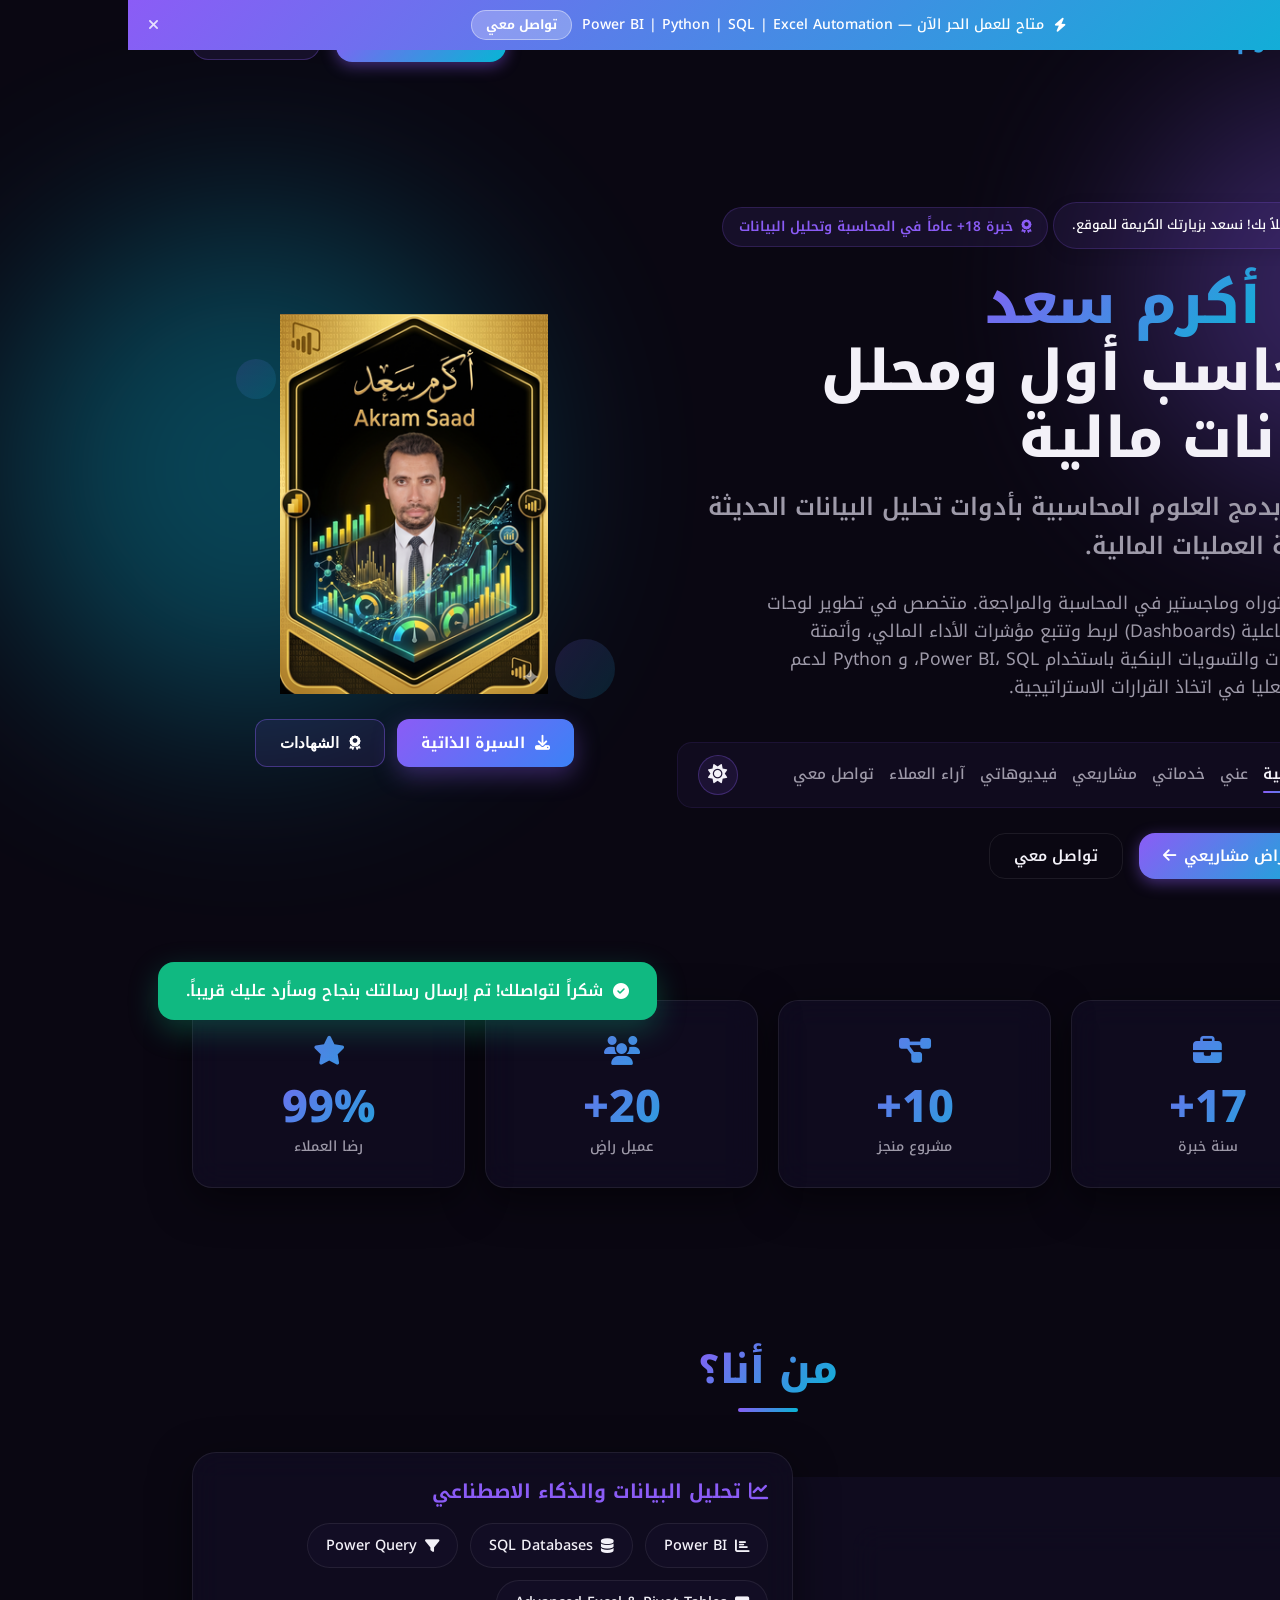
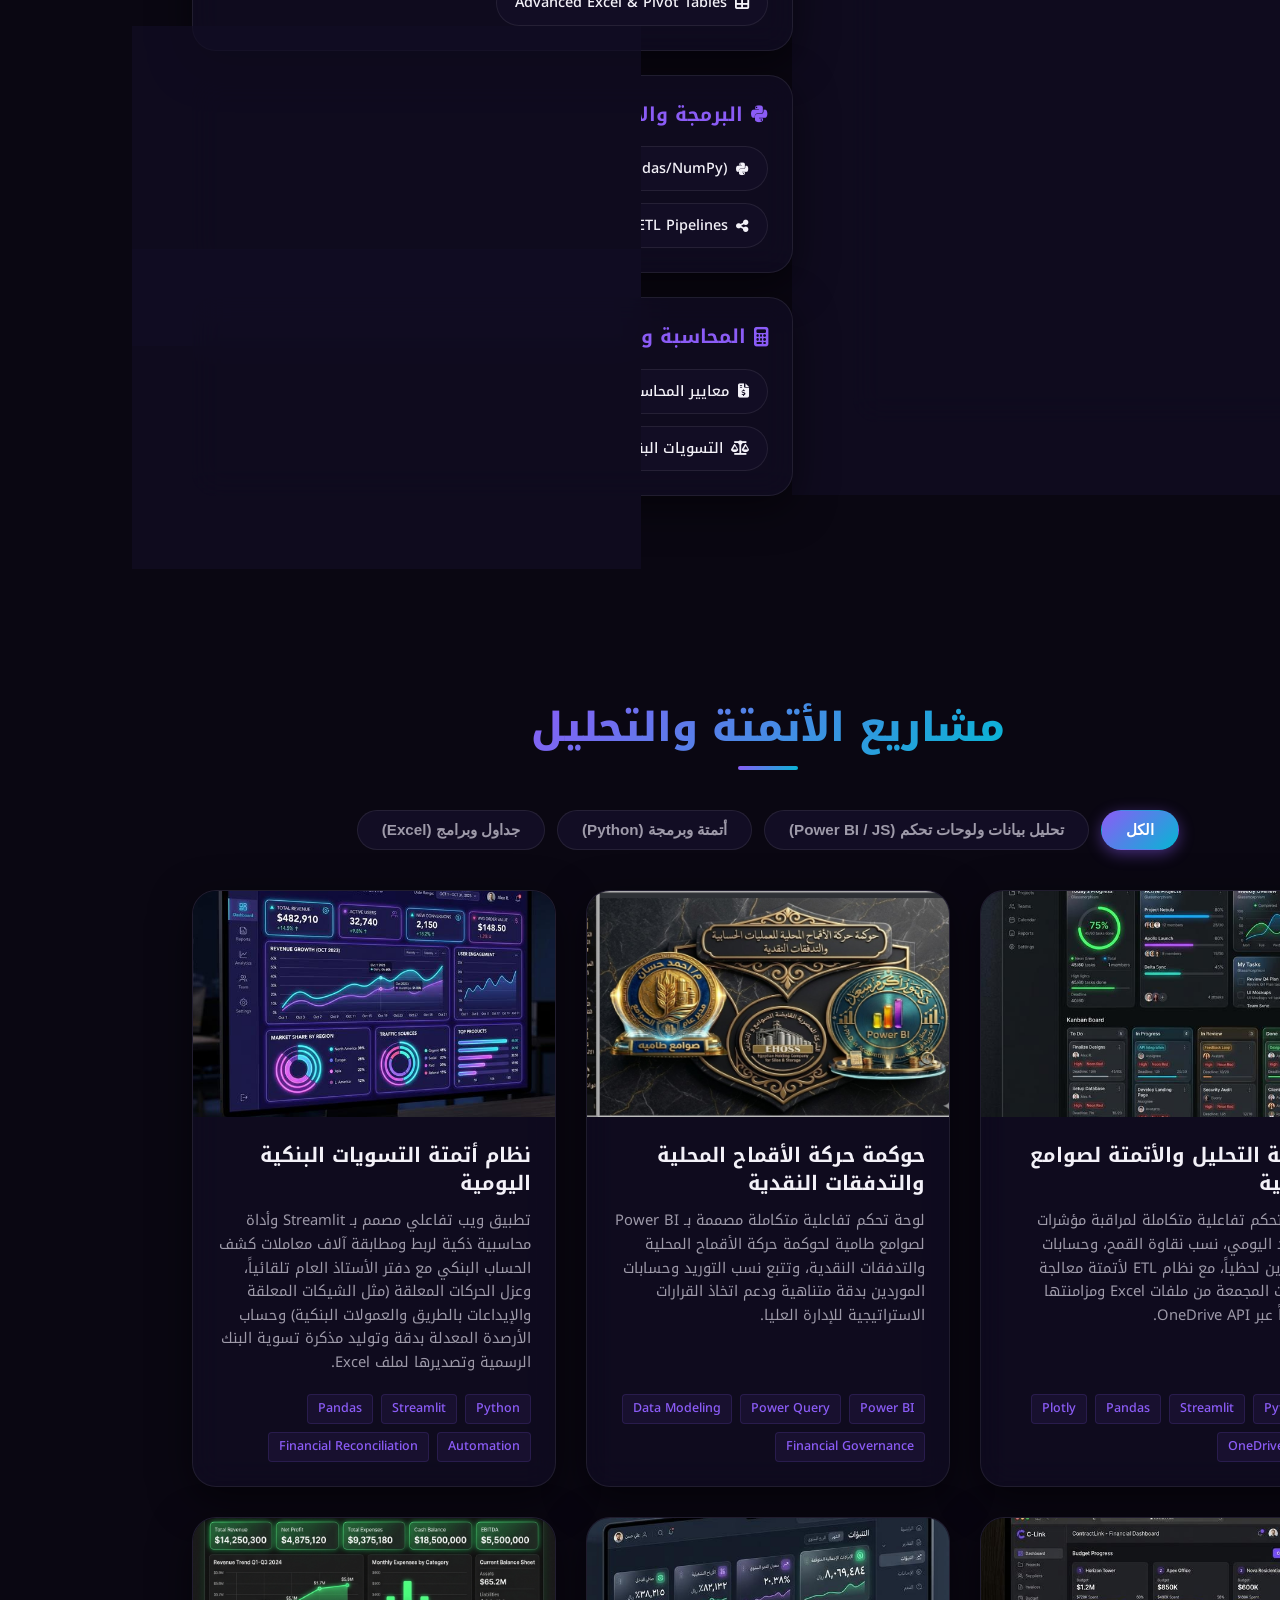
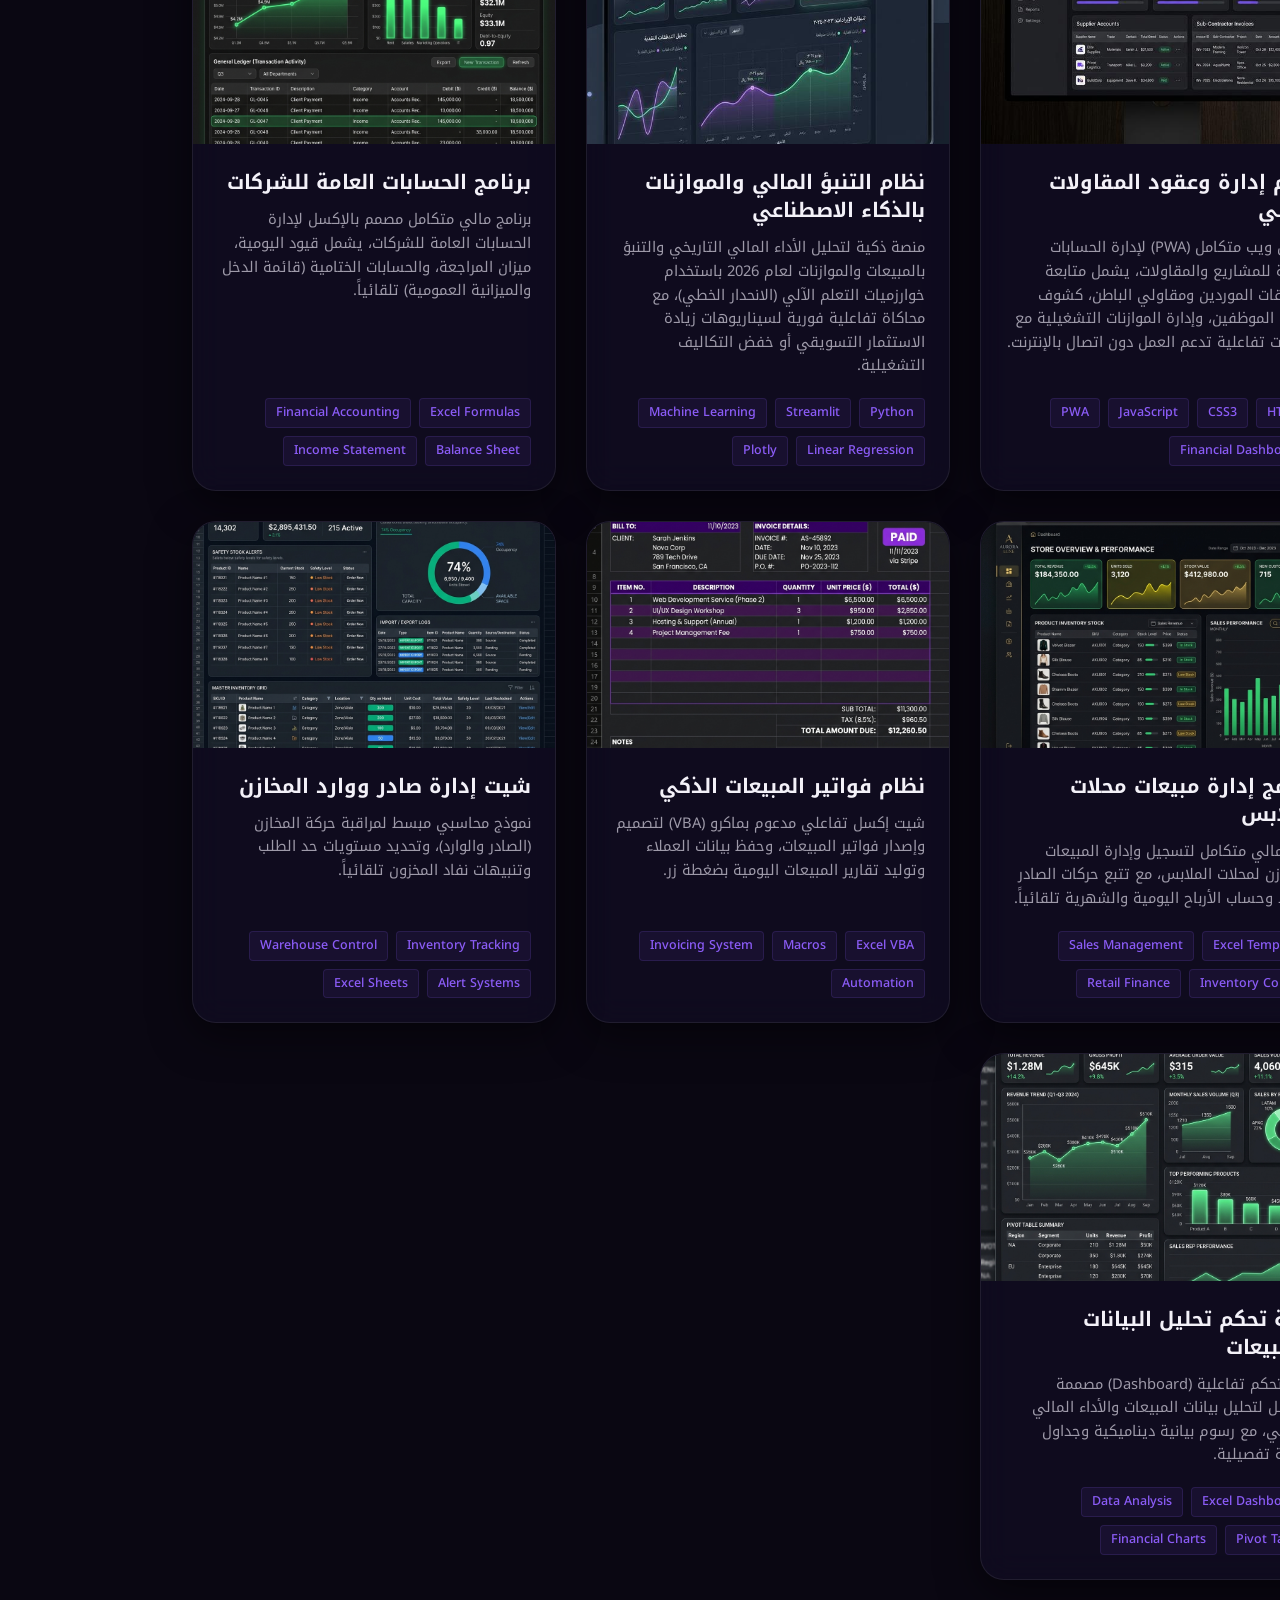
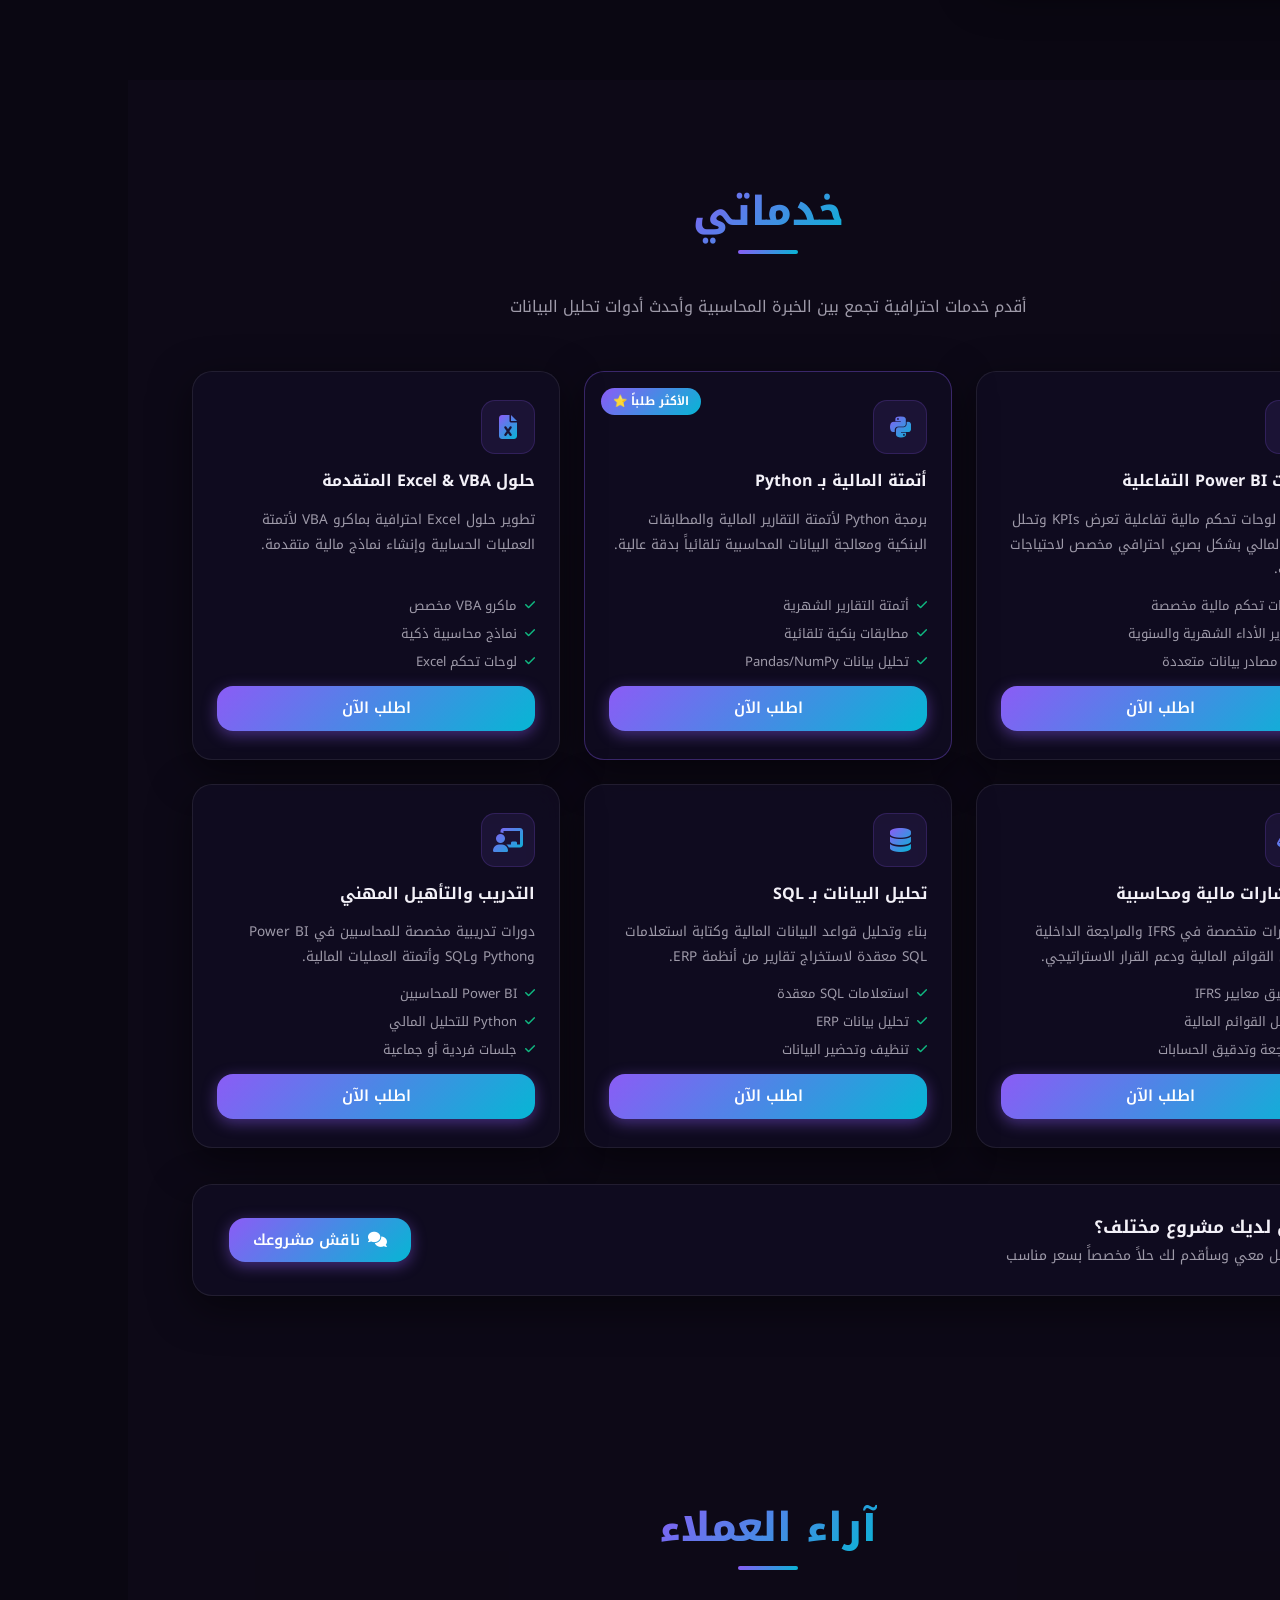
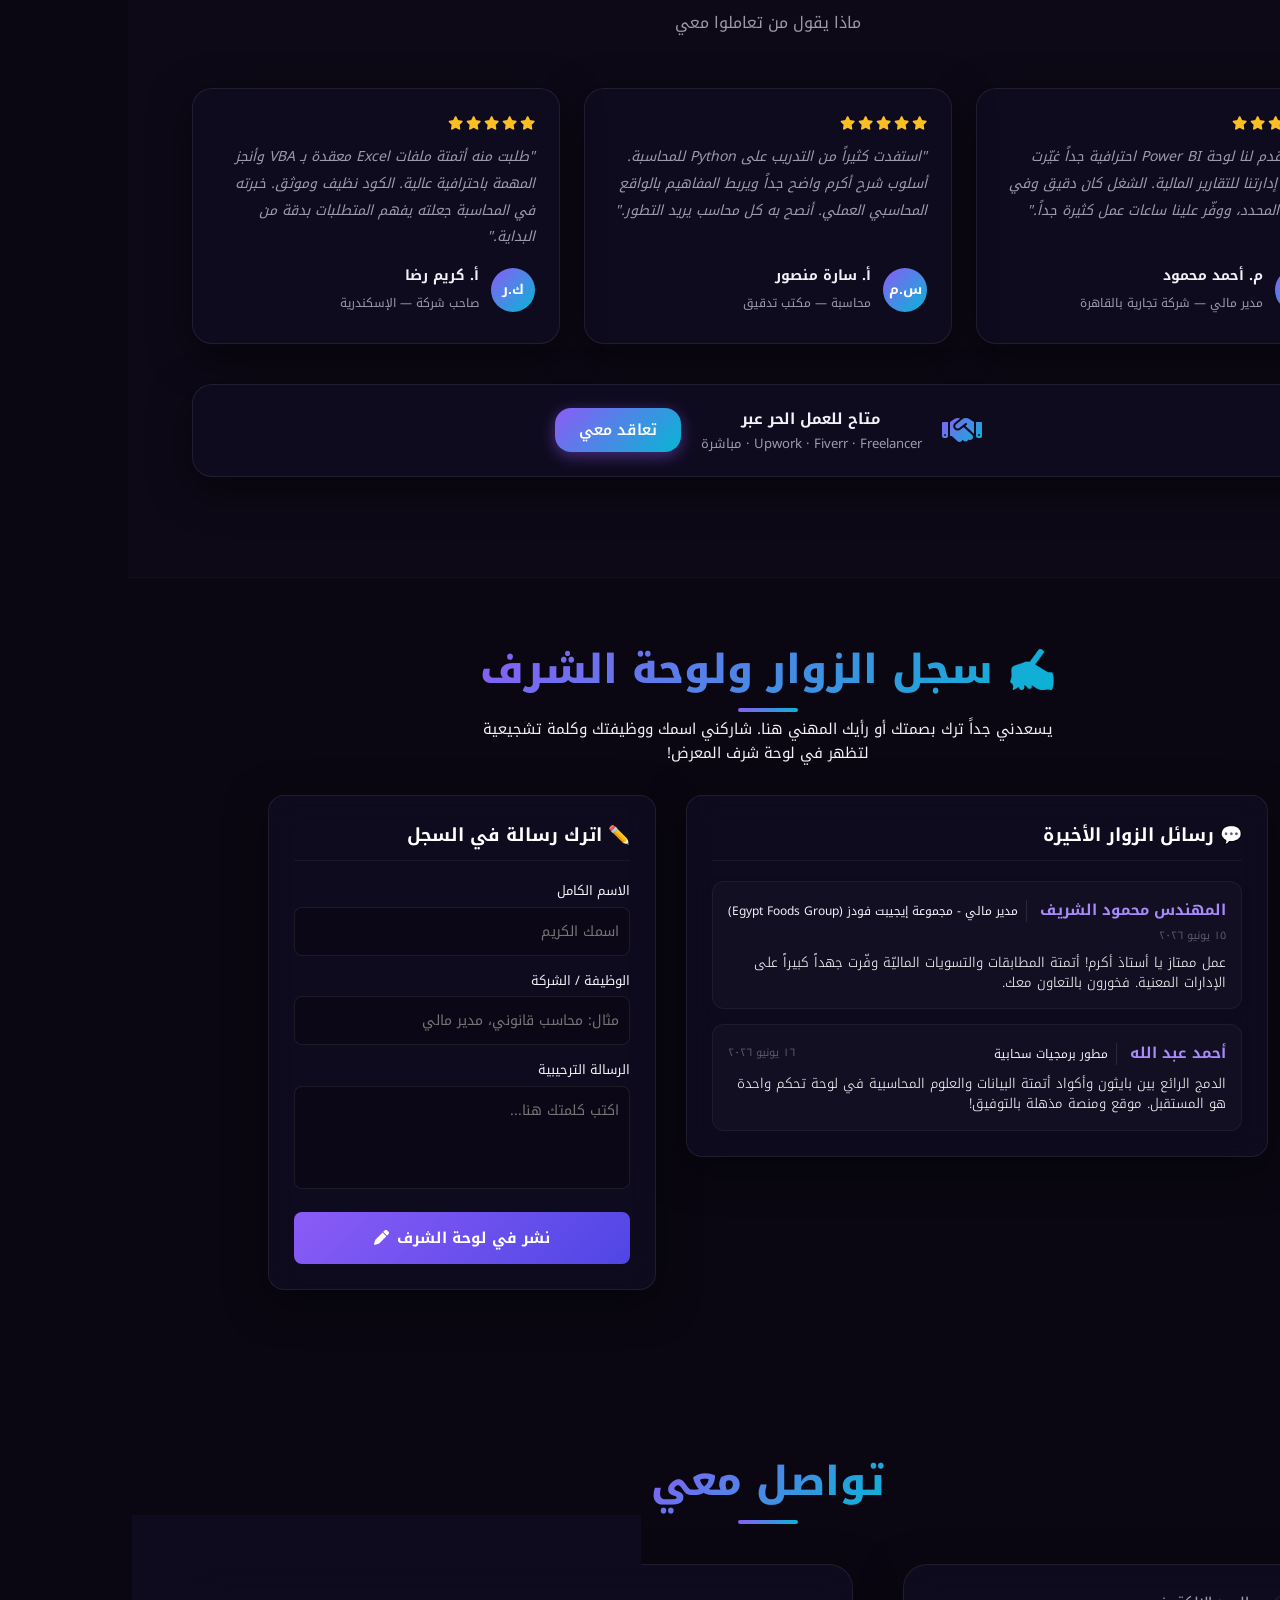
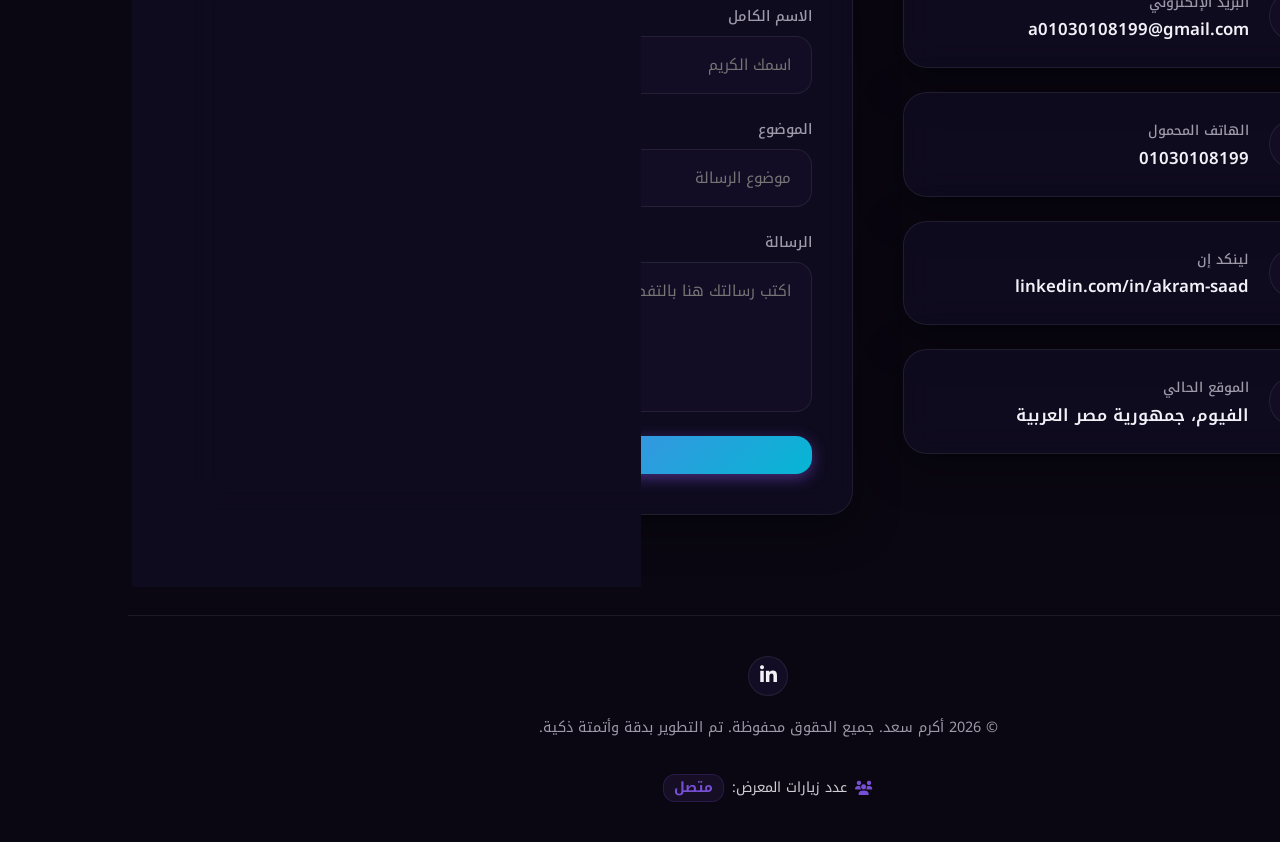
==== commit 3e0c0e5f: "Add files via upload" ====
--- a/index.html
+++ b/index.html
@@ -49,13 +49,13 @@
     <meta property="og:type" content="website">
     <meta property="og:title" content="أكرم سعد | محاسب أول ومحلل بيانات مالية">
     <meta property="og:description" content="دمج المحاسبة والرقابة المالية بأدوات تحليل البيانات الذكية لتقديم لوحات تحكم تفاعلية ودعم القرار الاستراتيجي.">
-    <meta property="og:image" content="assets/images/portfolio_preview.png">
+    <meta property="og:image" content="assets/images/portfolio_preview.jpg">
 
     <!-- FontAwesome Icons -->
     <link rel="stylesheet" href="https://cdnjs.cloudflare.com/ajax/libs/font-awesome/6.4.0/css/all.min.css">
     
     <!-- Custom Style Sheet -->
-    <link rel="stylesheet" href="styles.css?v=200?v=13">
+    <link rel="stylesheet" href="styles.css?v=300?v=13">
 </head>
 <body>
 
@@ -296,58 +296,13 @@
                 <button class="filter-btn" data-filter="excel">جداول وبرامج (Excel)</button>
             </div>
 
-            <!-- Projects Grid (Loaded dynamically from projects.js?v=200) -->
+            <!-- Projects Grid (Loaded dynamically from projects.js?v=300) -->
             <div class="projects-grid" id="projects-grid">
                 <!-- Projects will be generated here by Javascript -->
             </div>
         </div>
     </section>
 
-    <!-- ==================== VIDEOS SECTION ==================== -->
-    <section class="section" id="videos" style="background: linear-gradient(135deg, rgba(139,92,246,0.04) 0%, transparent 60%); padding: 80px 0;">
-      <div class="container">
-        <h2 class="section-title">🎥 فيديوهات شرح البرامج</h2>
-        <p class="section-subtitle-new">شاهد عرضاً حياً للبرامج والأنظمة التي تم تطويرها</p>
-
-        <!-- Videos Grid (loaded from videos.json) -->
-        <div id="videos-grid" style="
-          display: grid;
-          grid-template-columns: repeat(auto-fill, minmax(340px, 1fr));
-          gap: 24px;
-          margin-bottom: 30px;
-        "></div>
-
-        <!-- Empty / Loading state -->
-        <div id="videos-empty" style="
-          text-align: center; padding: 50px 20px;
-          color: #94a3b8;
-          flex-direction: column; align-items: center; gap: 14px;
-          display: flex;
-        ">
-          <div style="font-size: 4rem; opacity:0.35;">🎦</div>
-          <div style="font-size: 1rem; font-weight: 600;">جارٍ تحميل الفيديوهات...</div>
-          <div style="font-size: 0.82rem;">إن لم تظهر، تأكد من إضافة الفيديوهات في مجلد <code style="background:rgba(139,92,246,0.1);padding:2px 8px;border-radius:4px;">videos/</code></div>
-        </div>
-
-        <!-- Add video guide box -->
-        <div id="add-video-guide" style="
-          border: 1px dashed rgba(139,92,246,0.4);
-          border-radius: 16px; padding: 24px 28px;
-          background: rgba(139,92,246,0.03);
-          display: none;
-          margin-top: 20px;
-        ">
-          <div style="font-size: 0.9rem; font-weight: 700; color: #8b5cf6; margin-bottom: 12px;">
-            ➕ لإضافة فيديو جديد للمعرض:
-          </div>
-          <ol style="font-size: 0.85rem; color: #64748b; line-height: 2; padding-right: 20px;">
-            <li>انسخ ملف الفيديو إلى مجلد <strong>portfolio/videos/</strong></li>
-            <li>افتح ملف <strong>videos.json</strong> وأضف سطراً جديداً بنفس الشكل</li>
-            <li>ارفع الملفات على GitHub (انظر التعليمات أدناه)</li>
-          </ol>
-        </div>
-      </div>
-    </section>
 
     <style>
       .vid-card {
@@ -861,7 +816,7 @@
     </button>
 
     <!-- Scripts -->
-    <script src="projects.js?v=200?v=15"></script>
-    <script src="script.js?v=200?v=15"></script>
+    <script src="projects.js?v=300?v=15"></script>
+    <script src="script.js?v=300?v=15"></script>
 </body>
 </html>
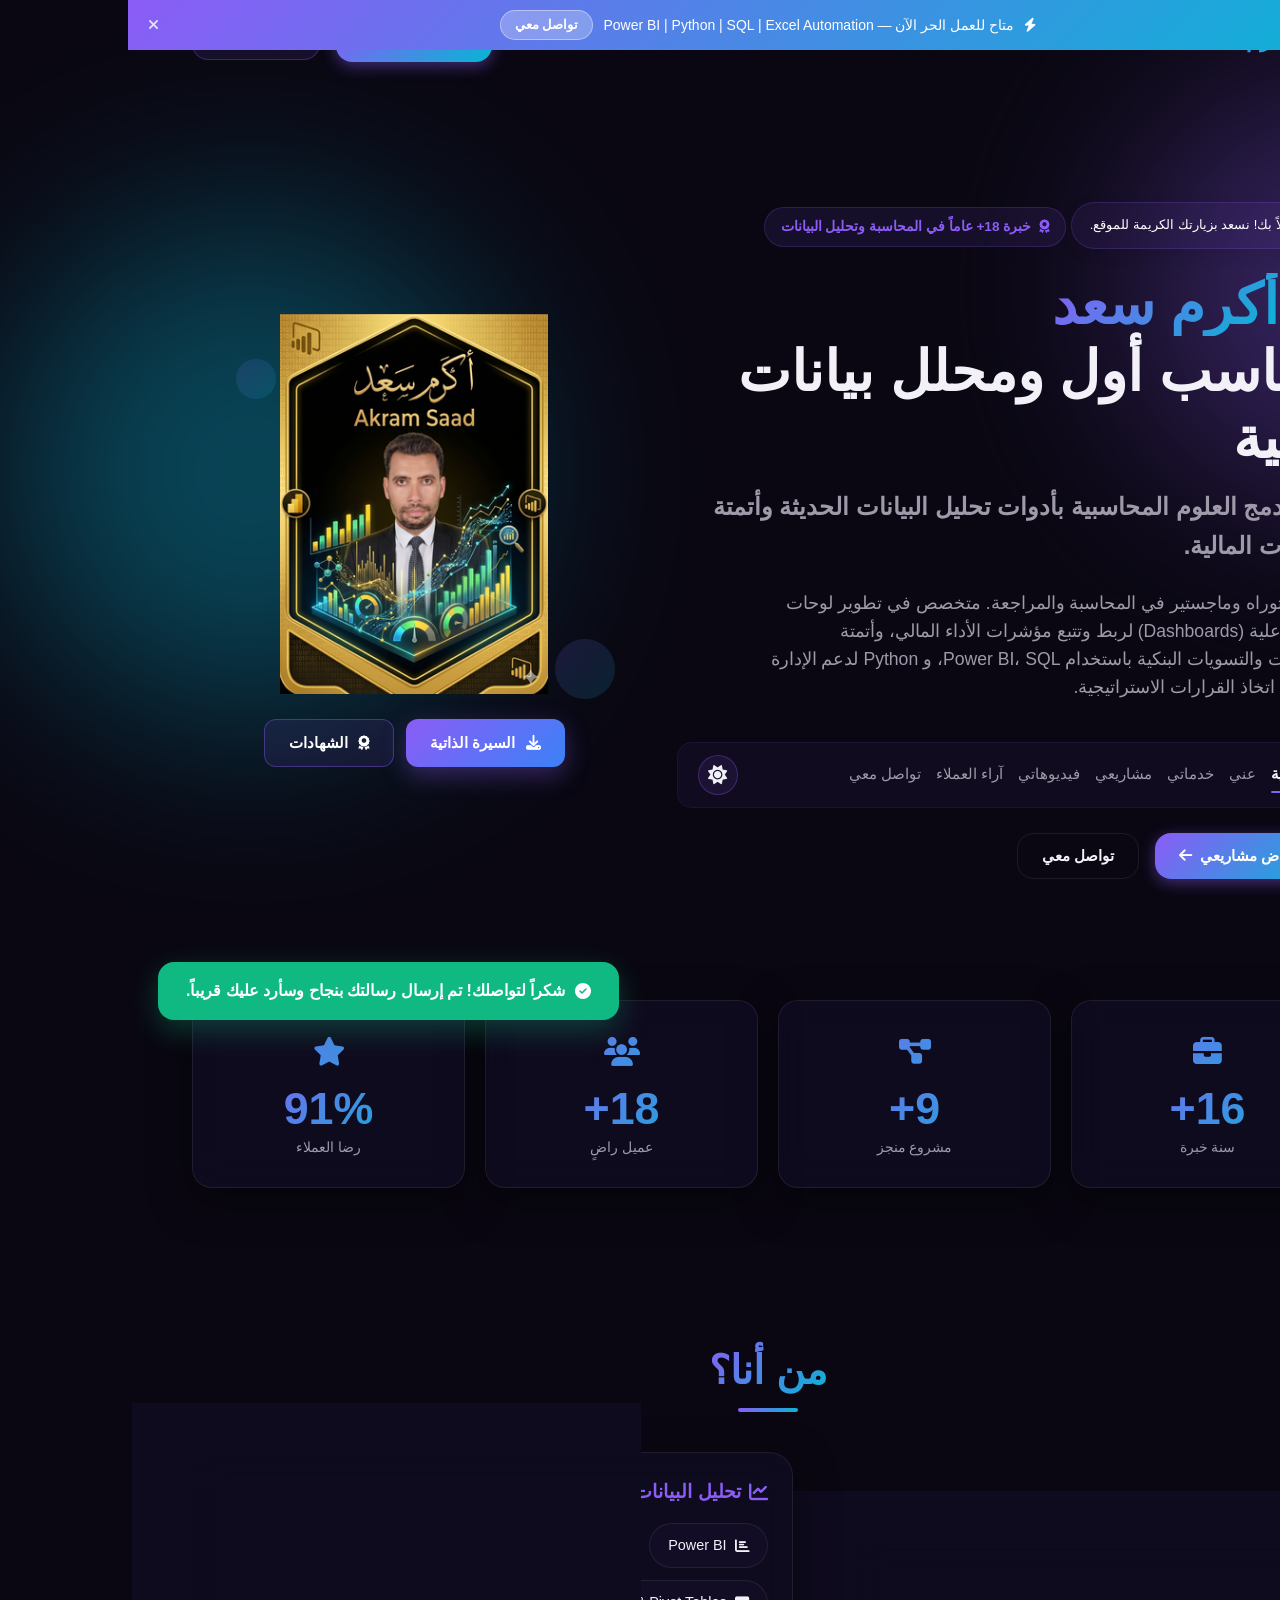
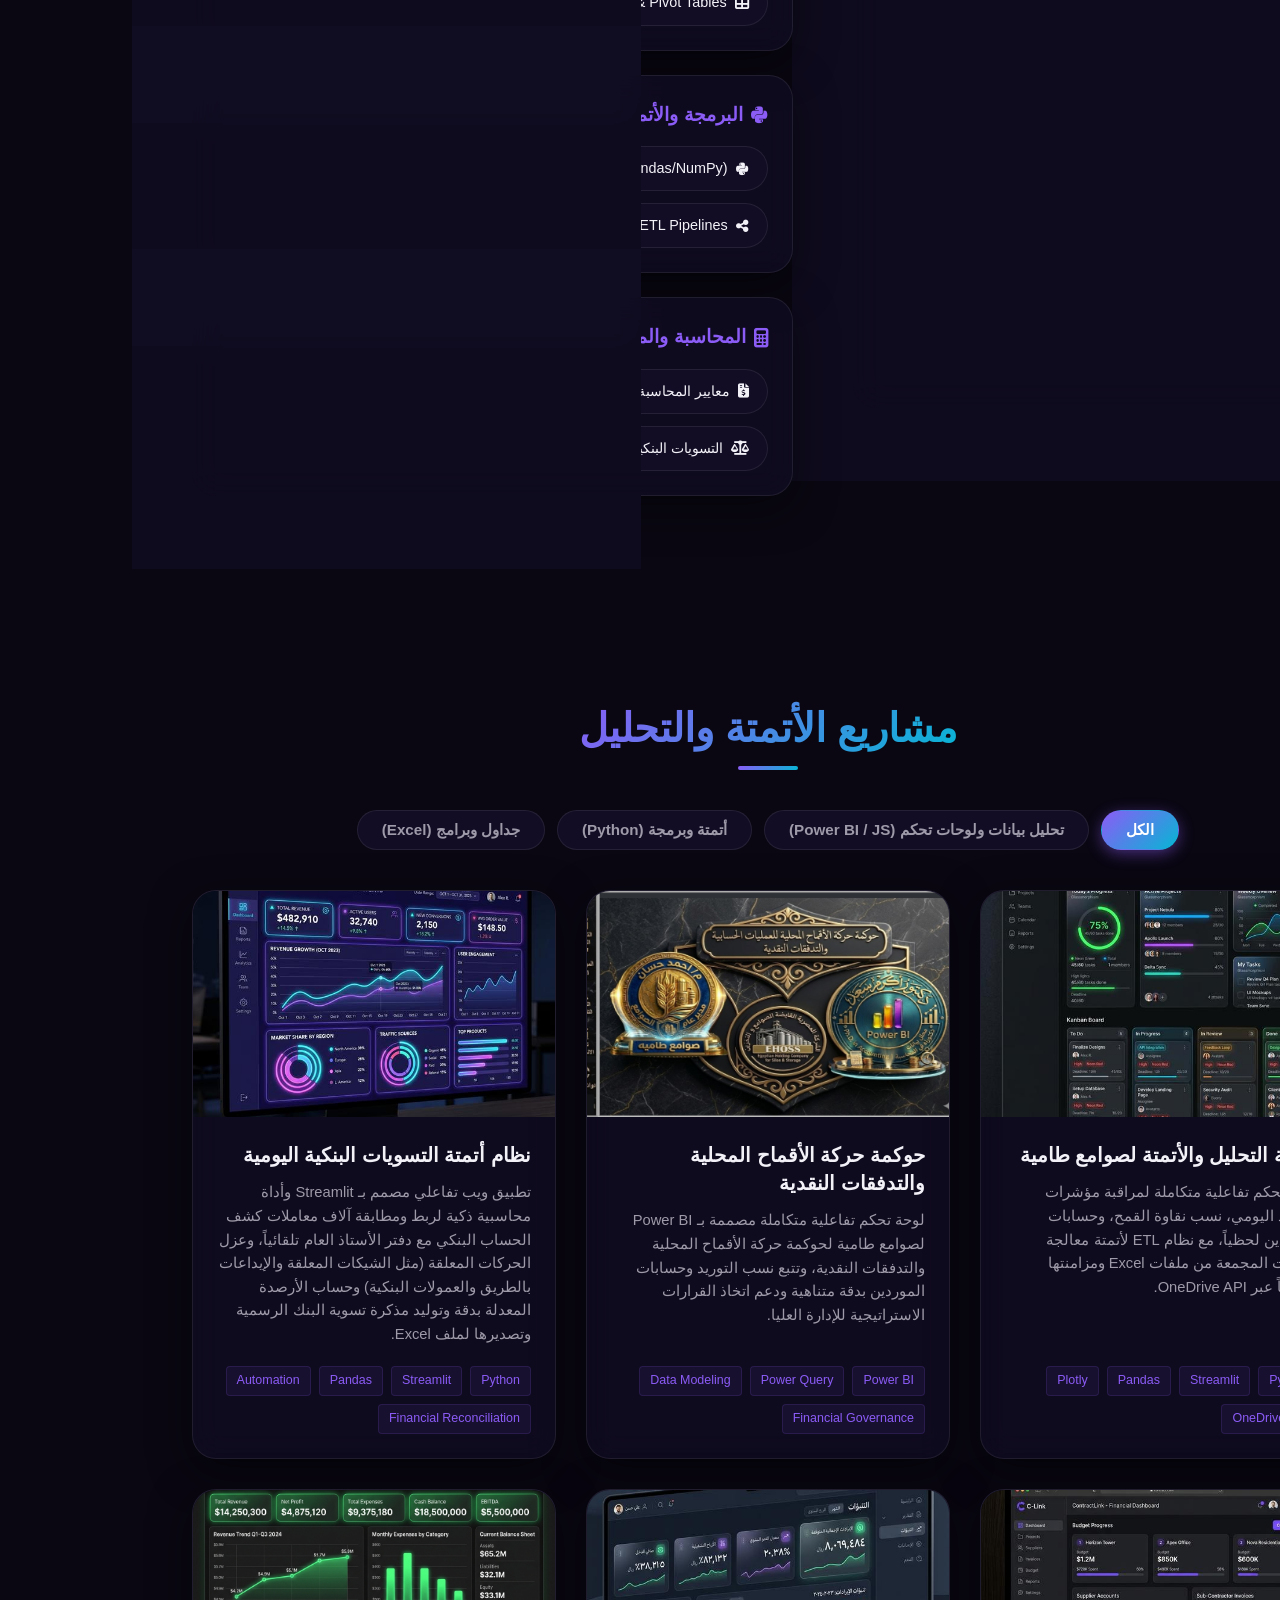
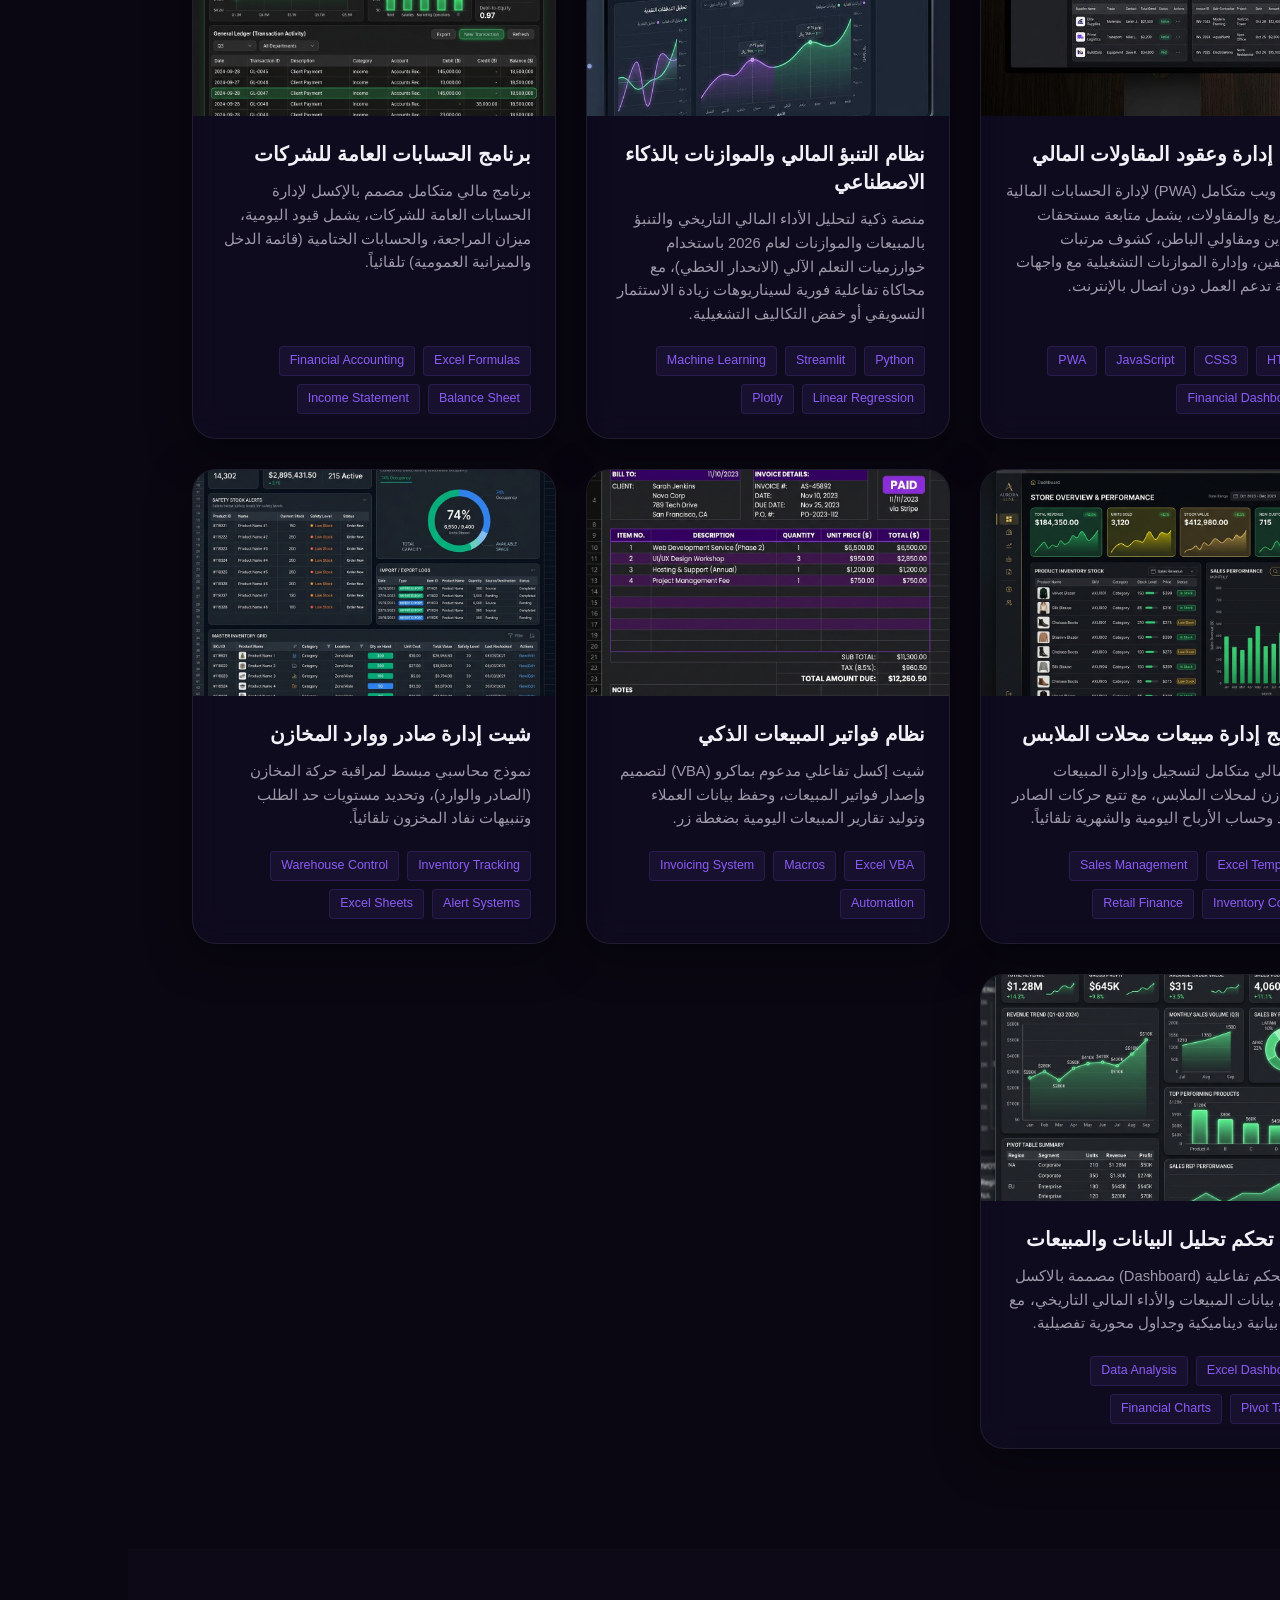
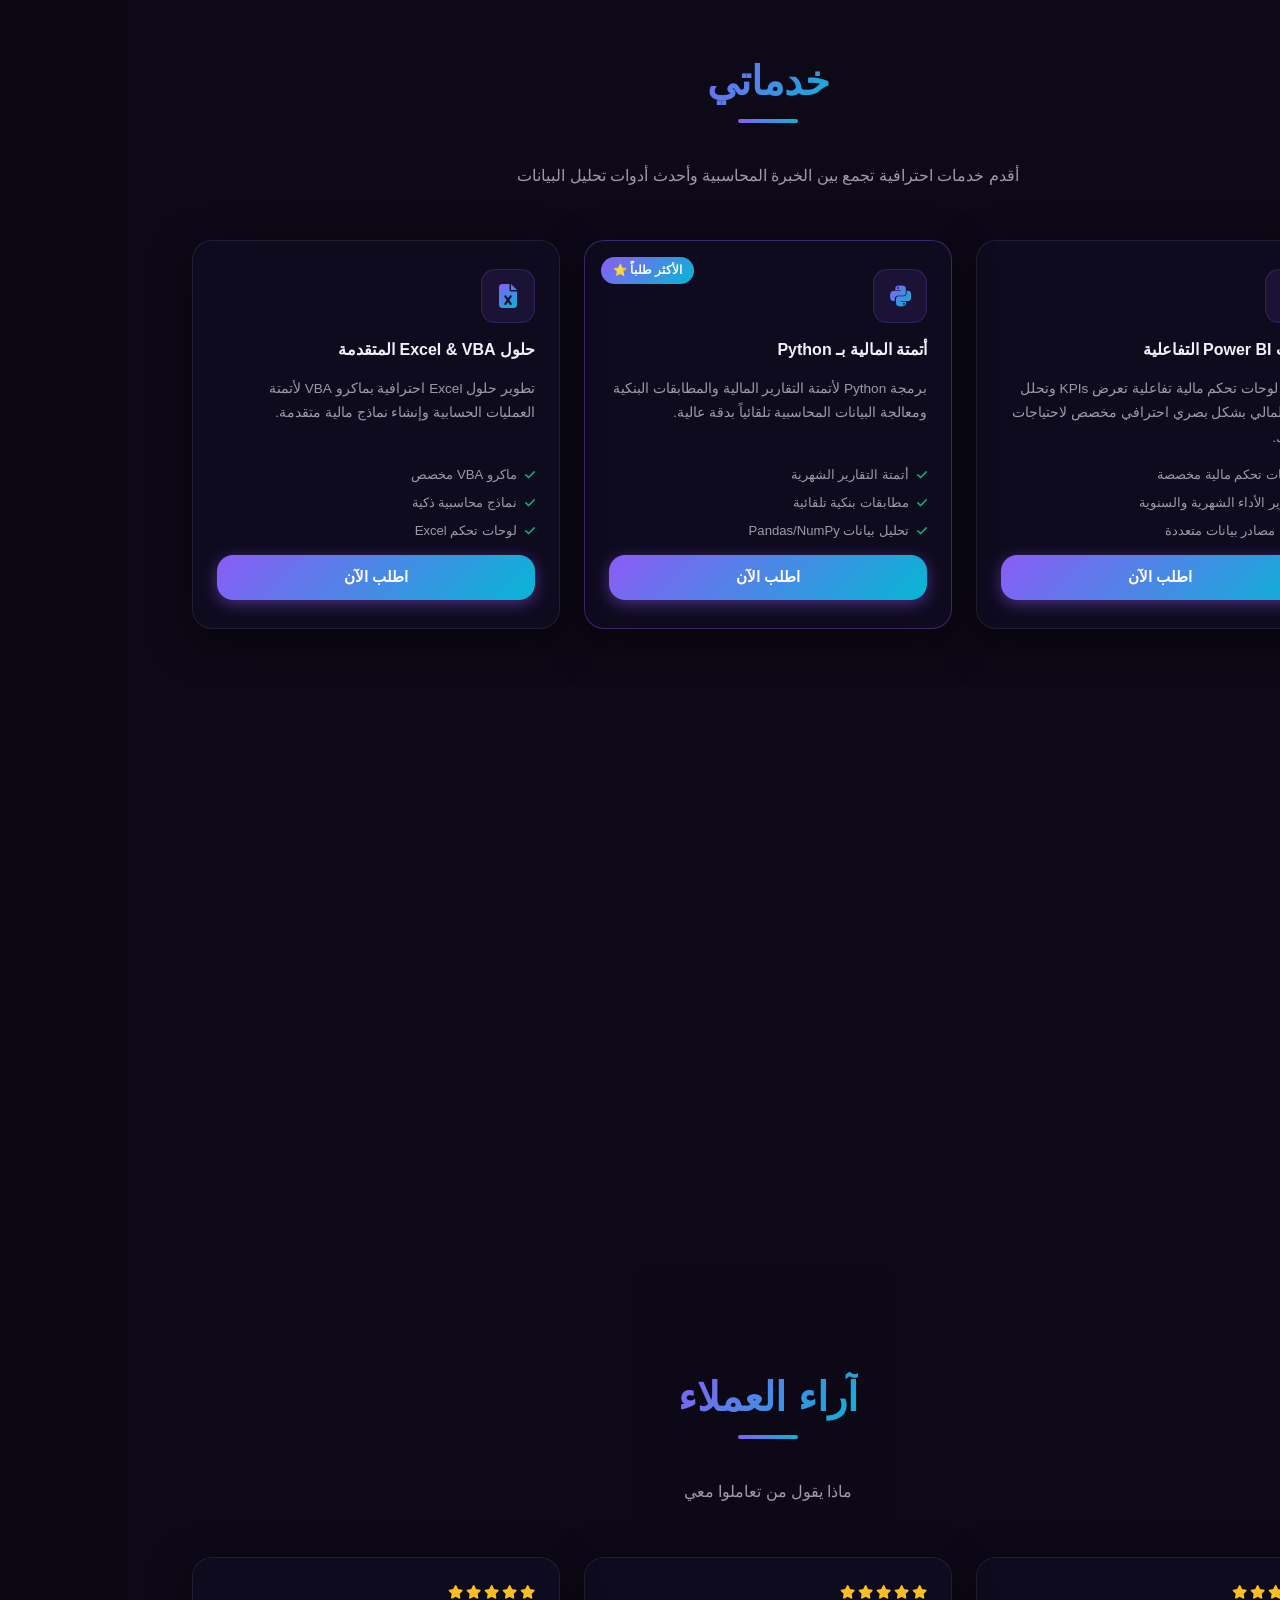
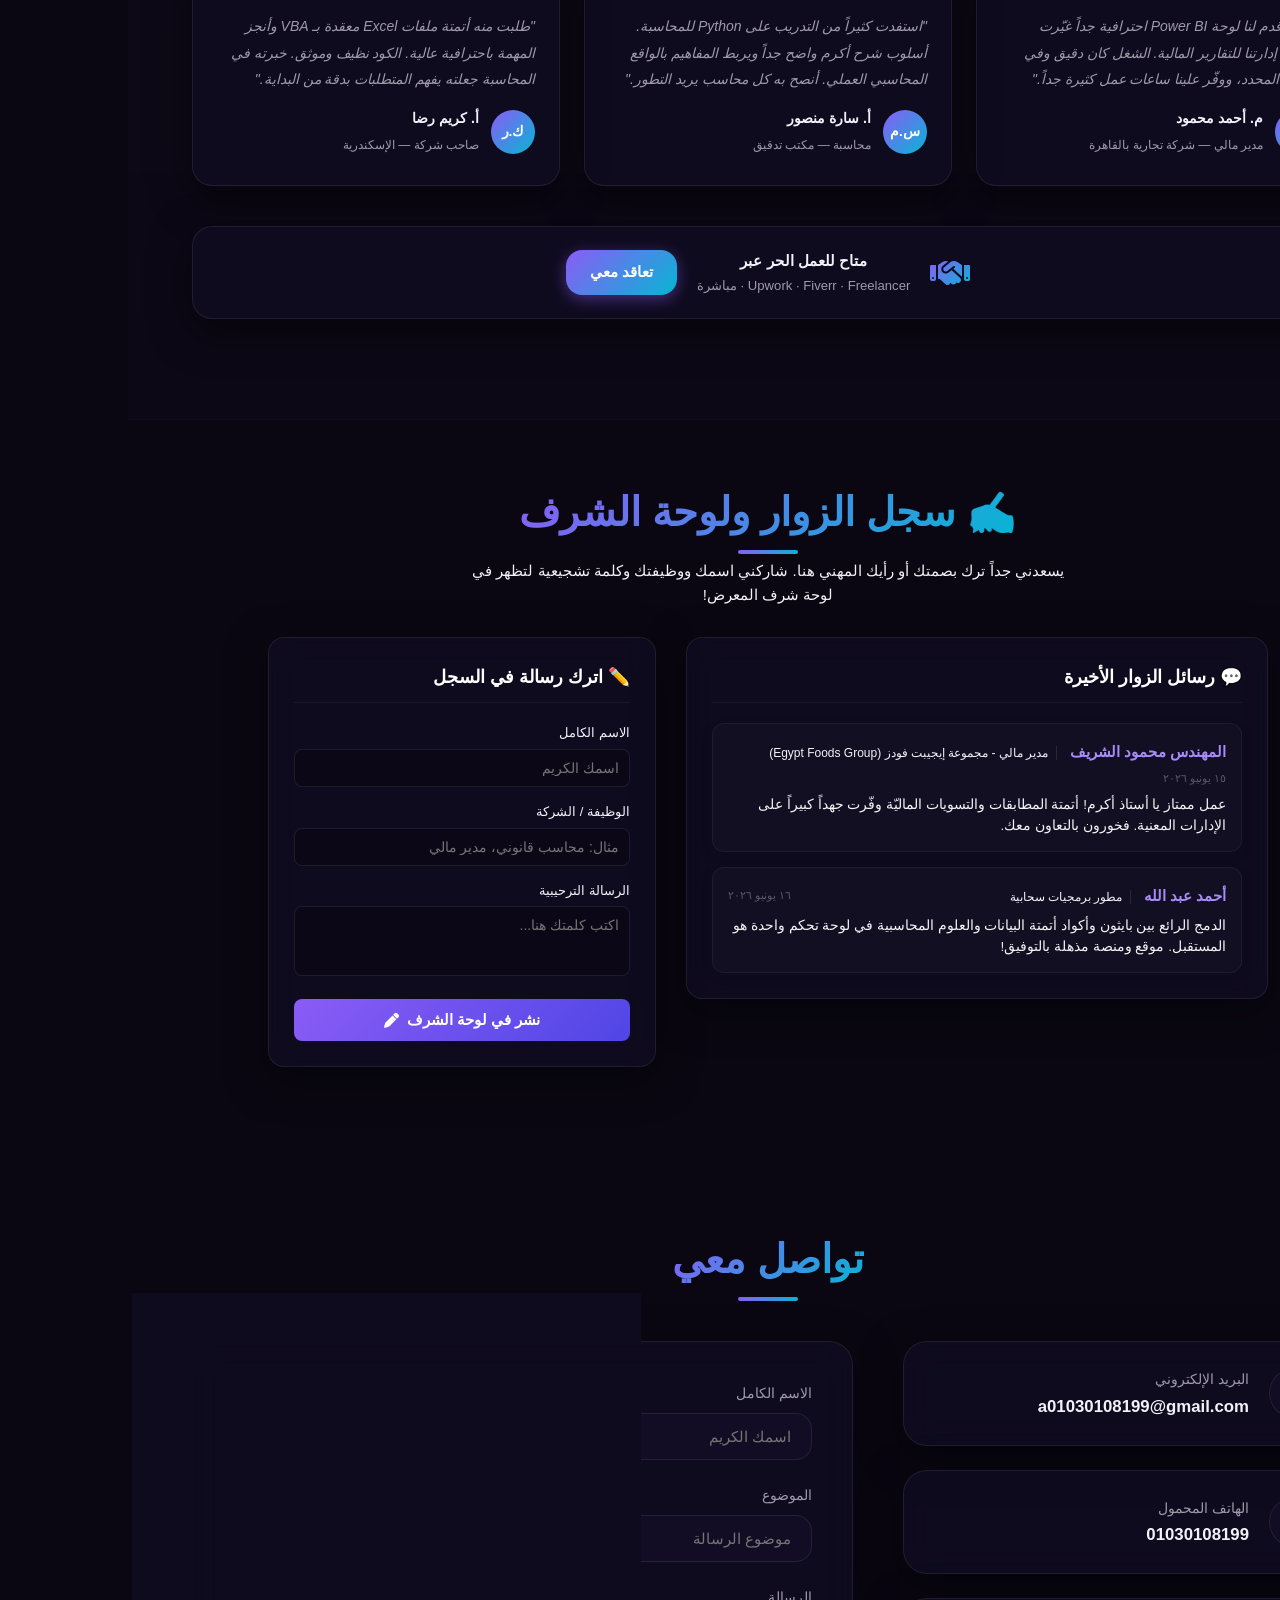
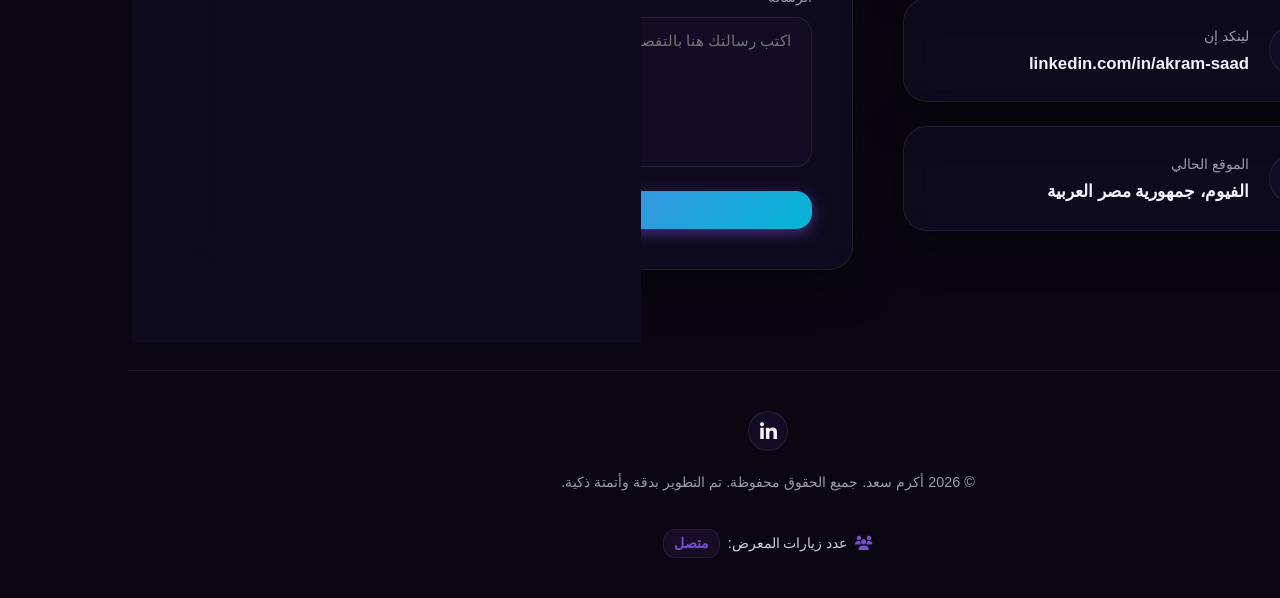
==== commit 31ab183a: "Add files via upload" ====
--- a/index.html
+++ b/index.html
@@ -52,10 +52,10 @@
     <meta property="og:image" content="assets/images/portfolio_preview.jpg">
 
     <!-- FontAwesome Icons -->
-    <link rel="stylesheet" href="https://cdnjs.cloudflare.com/ajax/libs/font-awesome/6.4.0/css/all.min.css">
+    <link rel="stylesheet" href="assets/css/all.min.css">
     
     <!-- Custom Style Sheet -->
-    <link rel="stylesheet" href="styles.css?v=300?v=13">
+    <link rel="stylesheet" href="styles.css?v=500">
 </head>
 <body>
 
@@ -296,7 +296,7 @@
                 <button class="filter-btn" data-filter="excel">جداول وبرامج (Excel)</button>
             </div>
 
-            <!-- Projects Grid (Loaded dynamically from projects.js?v=300) -->
+            <!-- Projects Grid (Loaded dynamically from projects.js?v=500) -->
             <div class="projects-grid" id="projects-grid">
                 <!-- Projects will be generated here by Javascript -->
             </div>
@@ -816,7 +816,7 @@
     </button>
 
     <!-- Scripts -->
-    <script src="projects.js?v=300?v=15"></script>
-    <script src="script.js?v=300?v=15"></script>
+    <script src="projects.js?v=500"></script>
+    <script src="script.js?v=500"></script>
 </body>
 </html>
--- a/styles.css
+++ b/styles.css
@@ -3,7 +3,7 @@
    Design Language: Glassmorphism, Dark/Light Mode, Vibrant Gradients, Smooth Transitions
 */
 
-@import url('https://fonts.googleapis.com/css2?family=Montserrat:wght@300;400;500;600;700;800&family=Noto+Kufi+Arabic:wght@300;400;500;600;700;800&display=swap');
+/* Google Fonts removed for speed */
 
 
 :root {
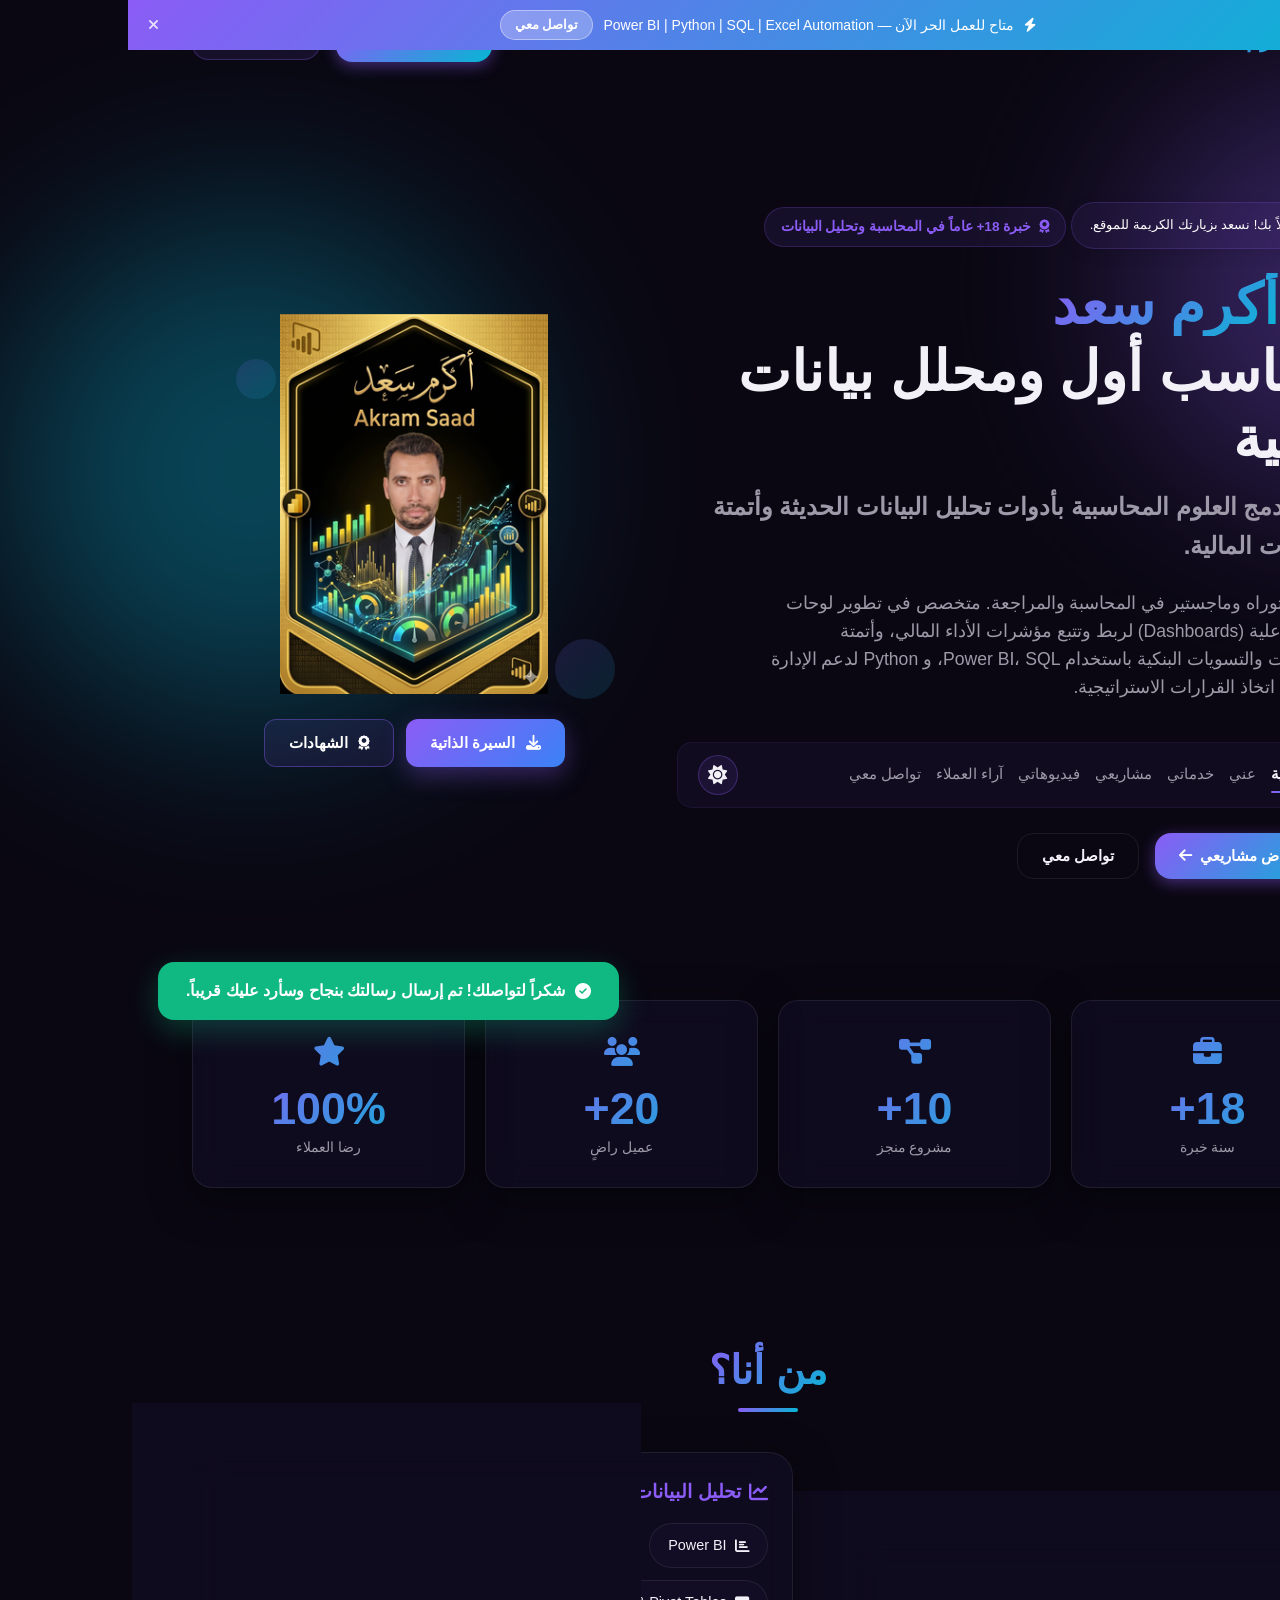
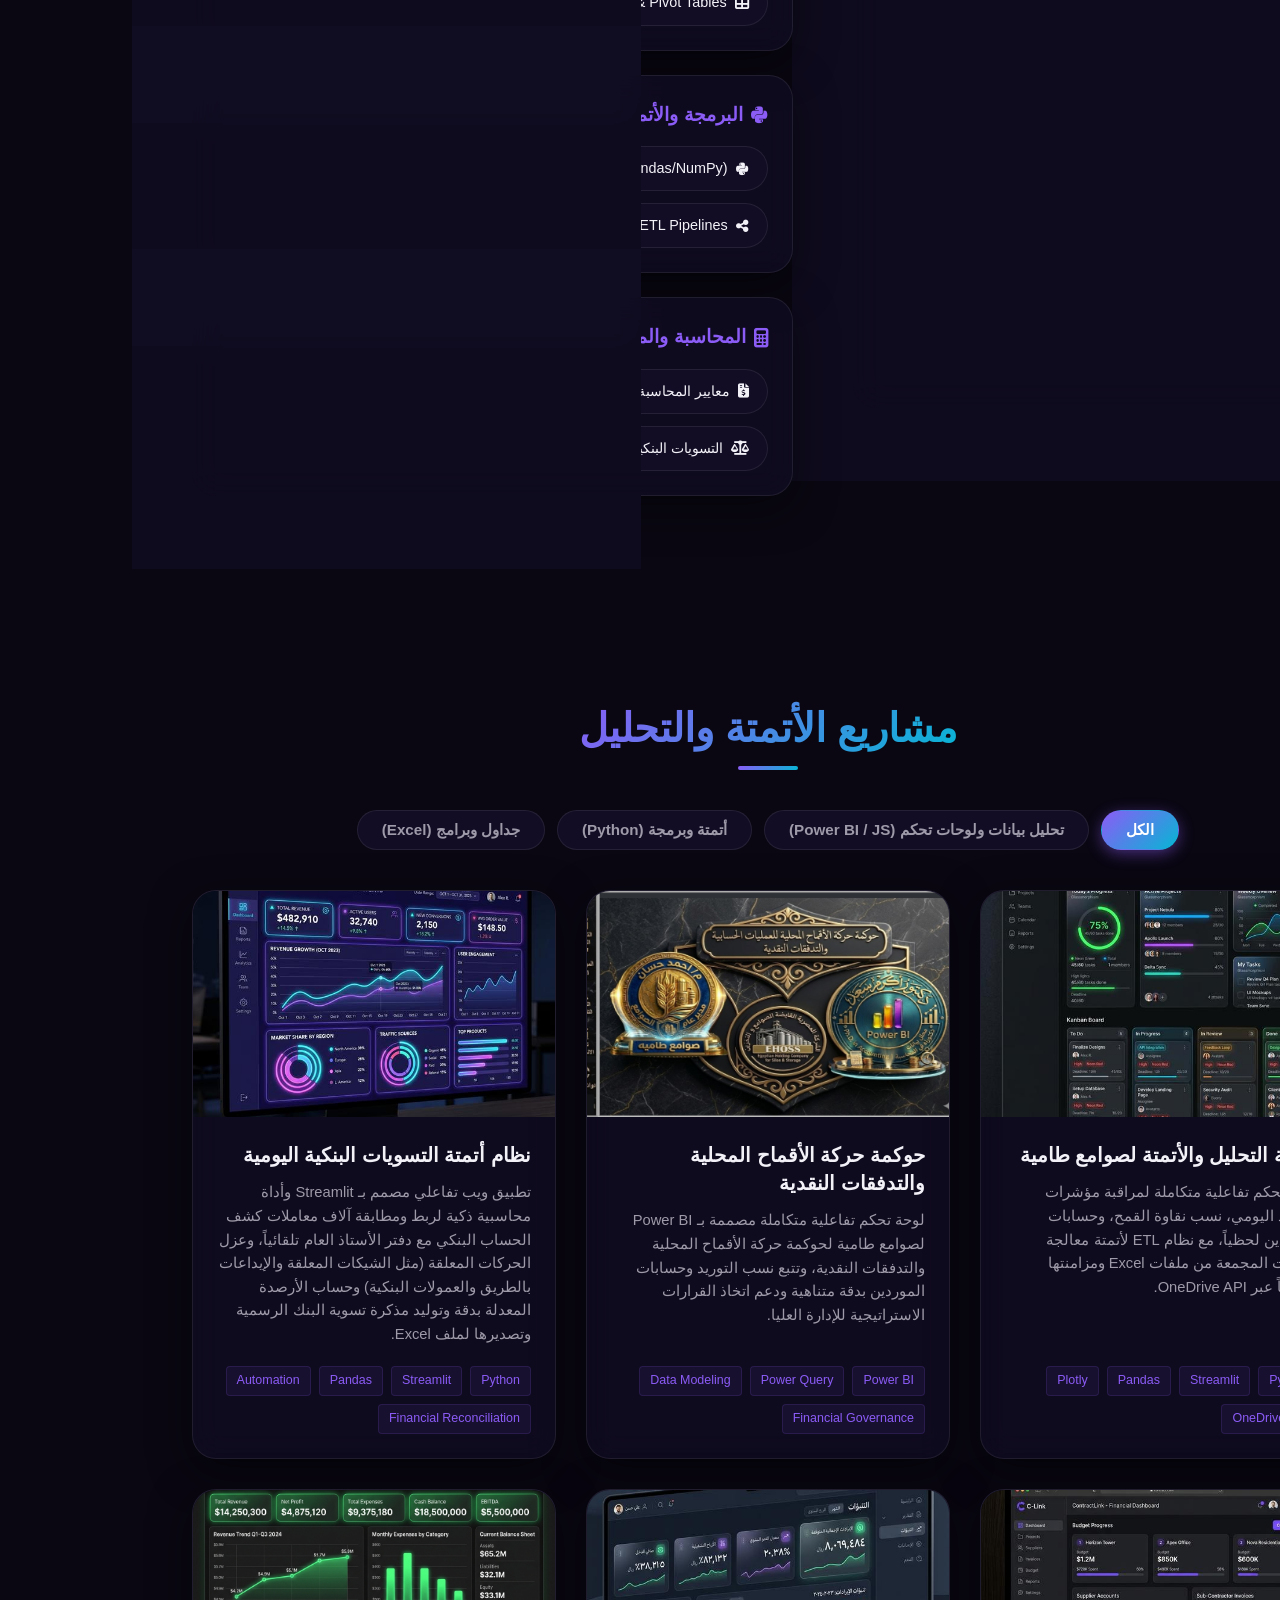
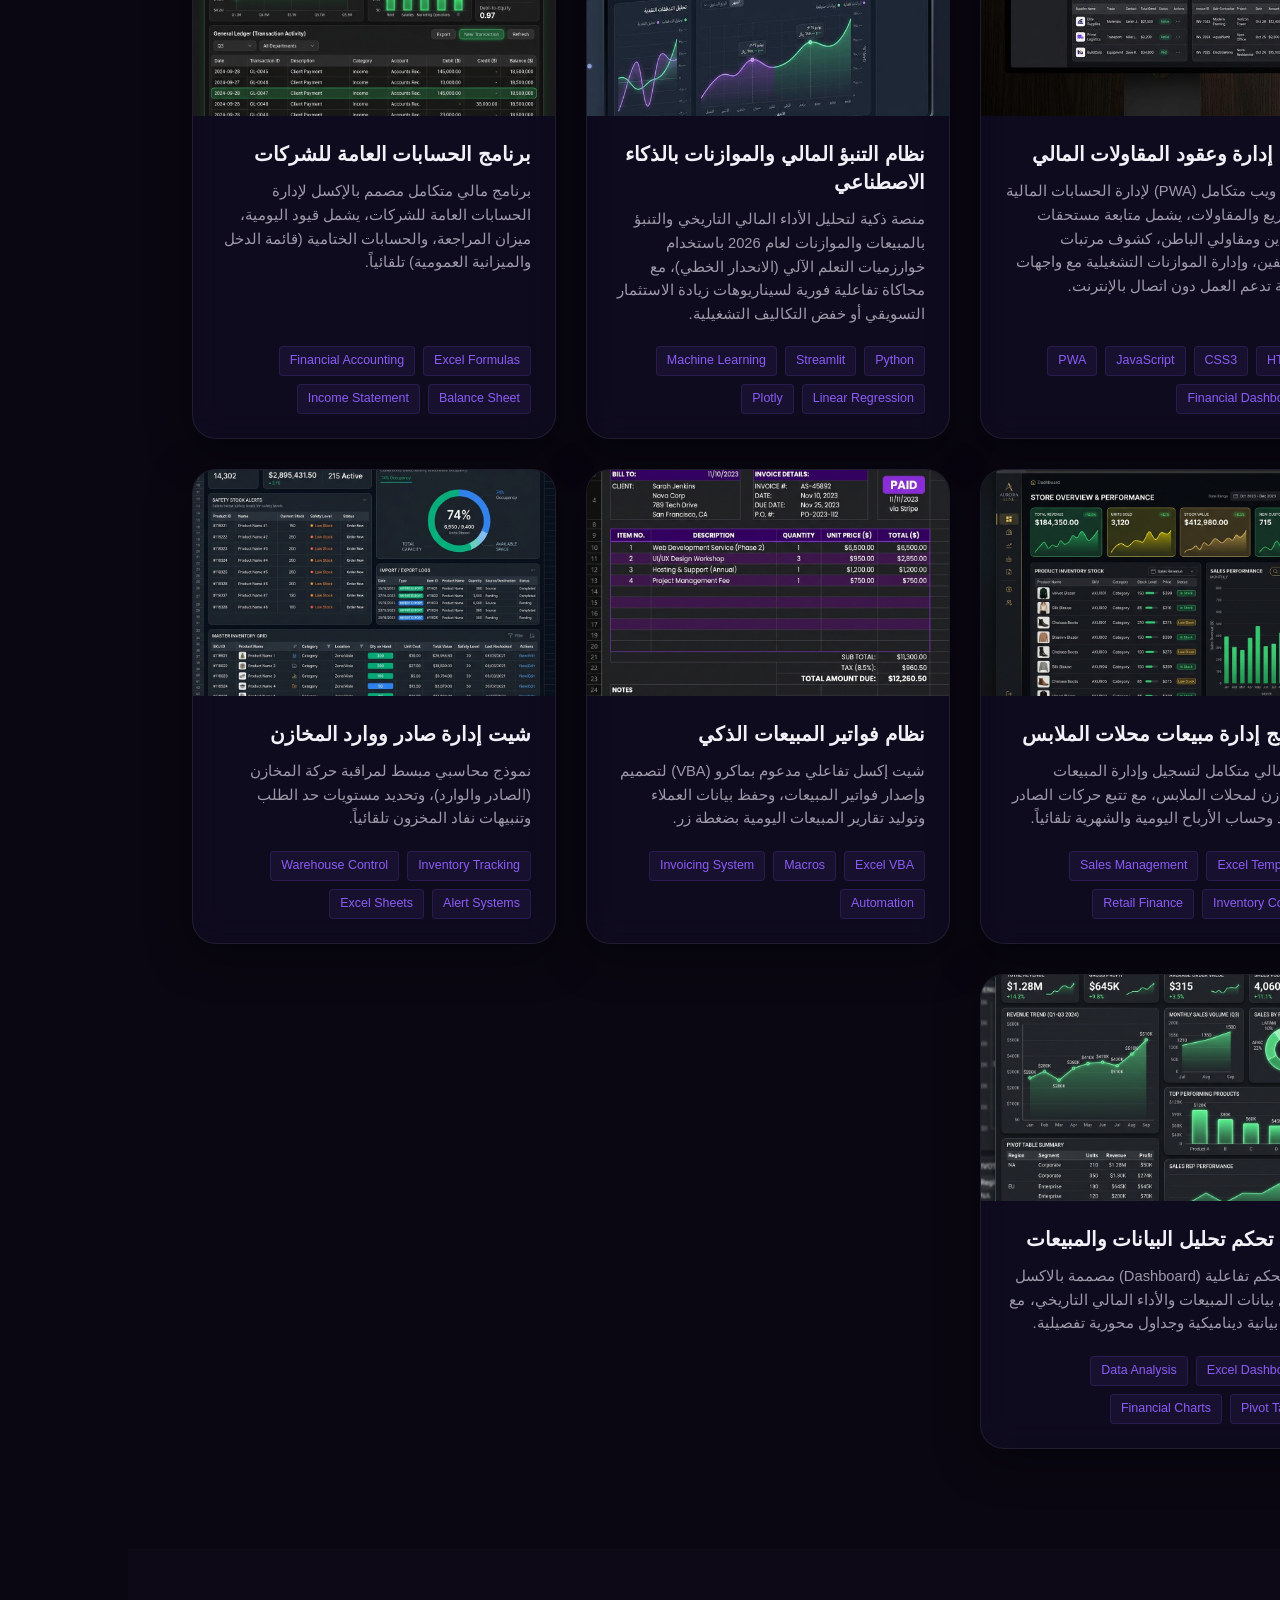
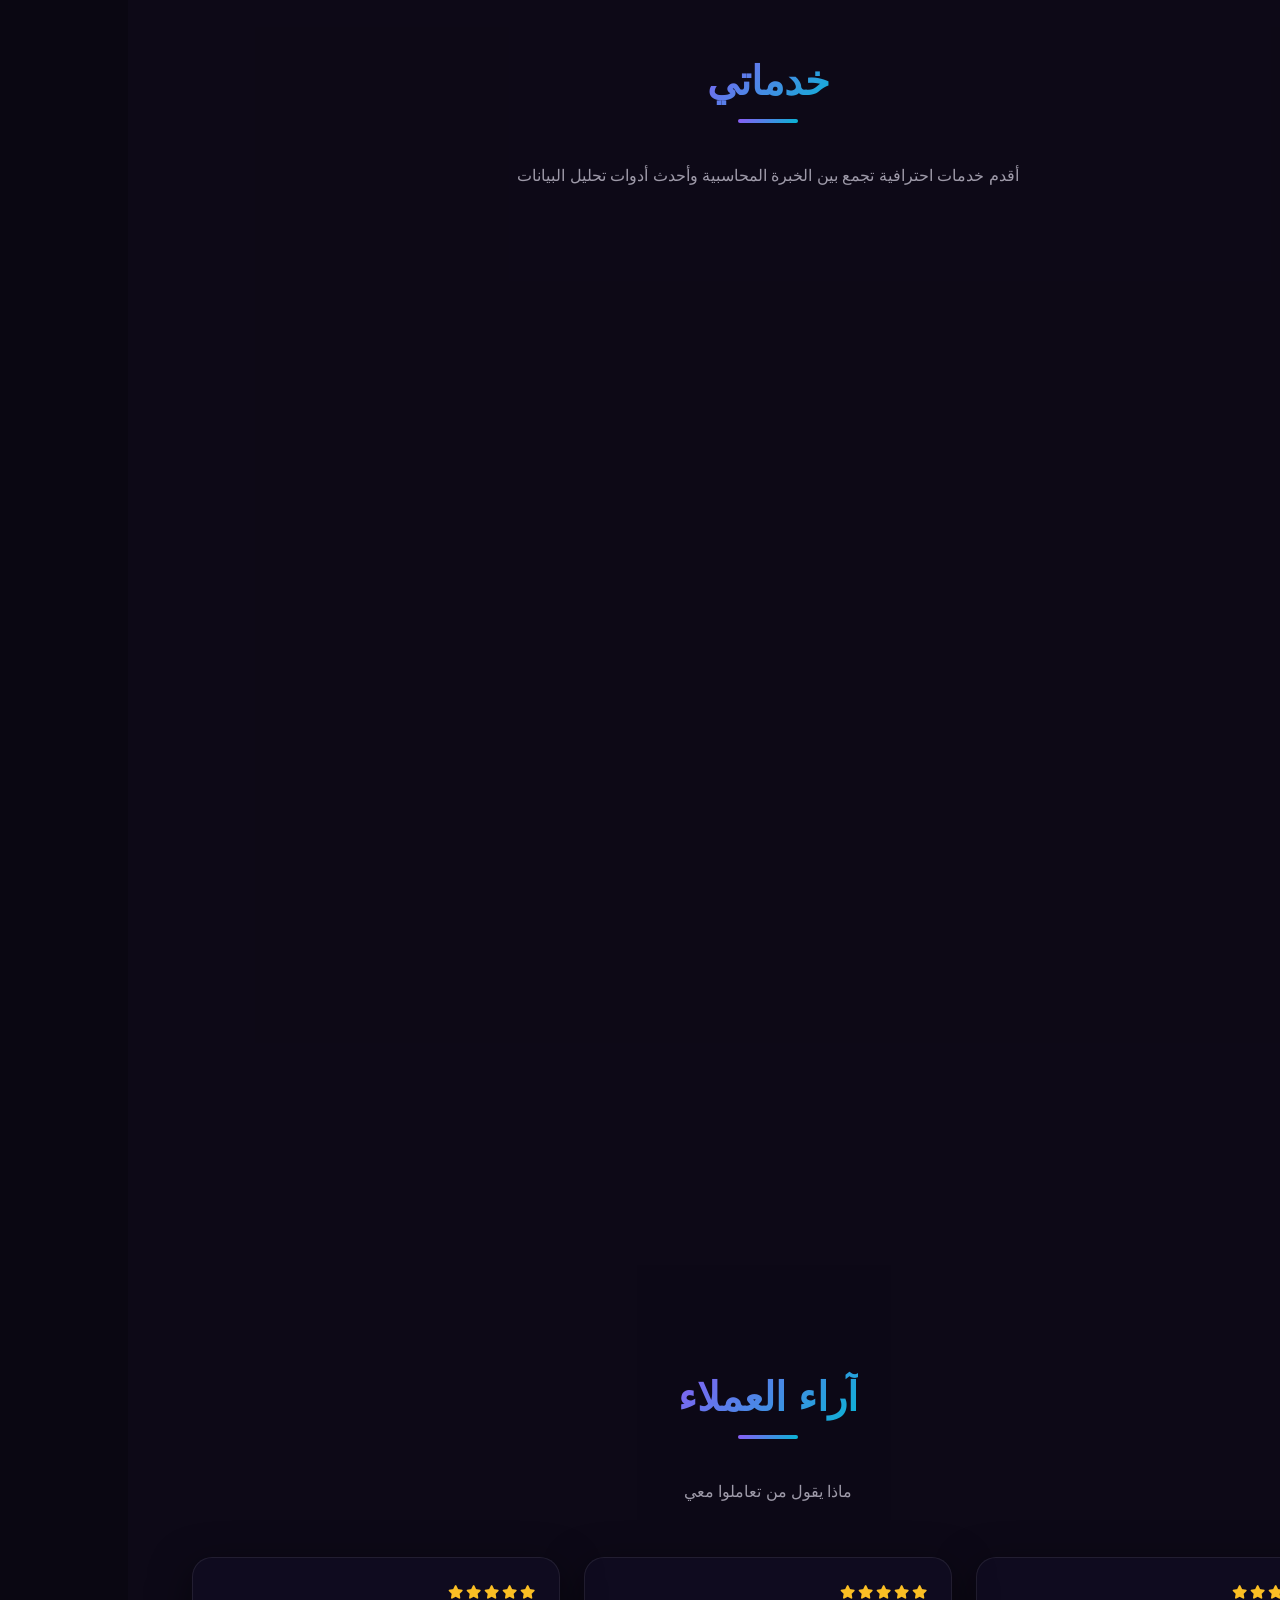
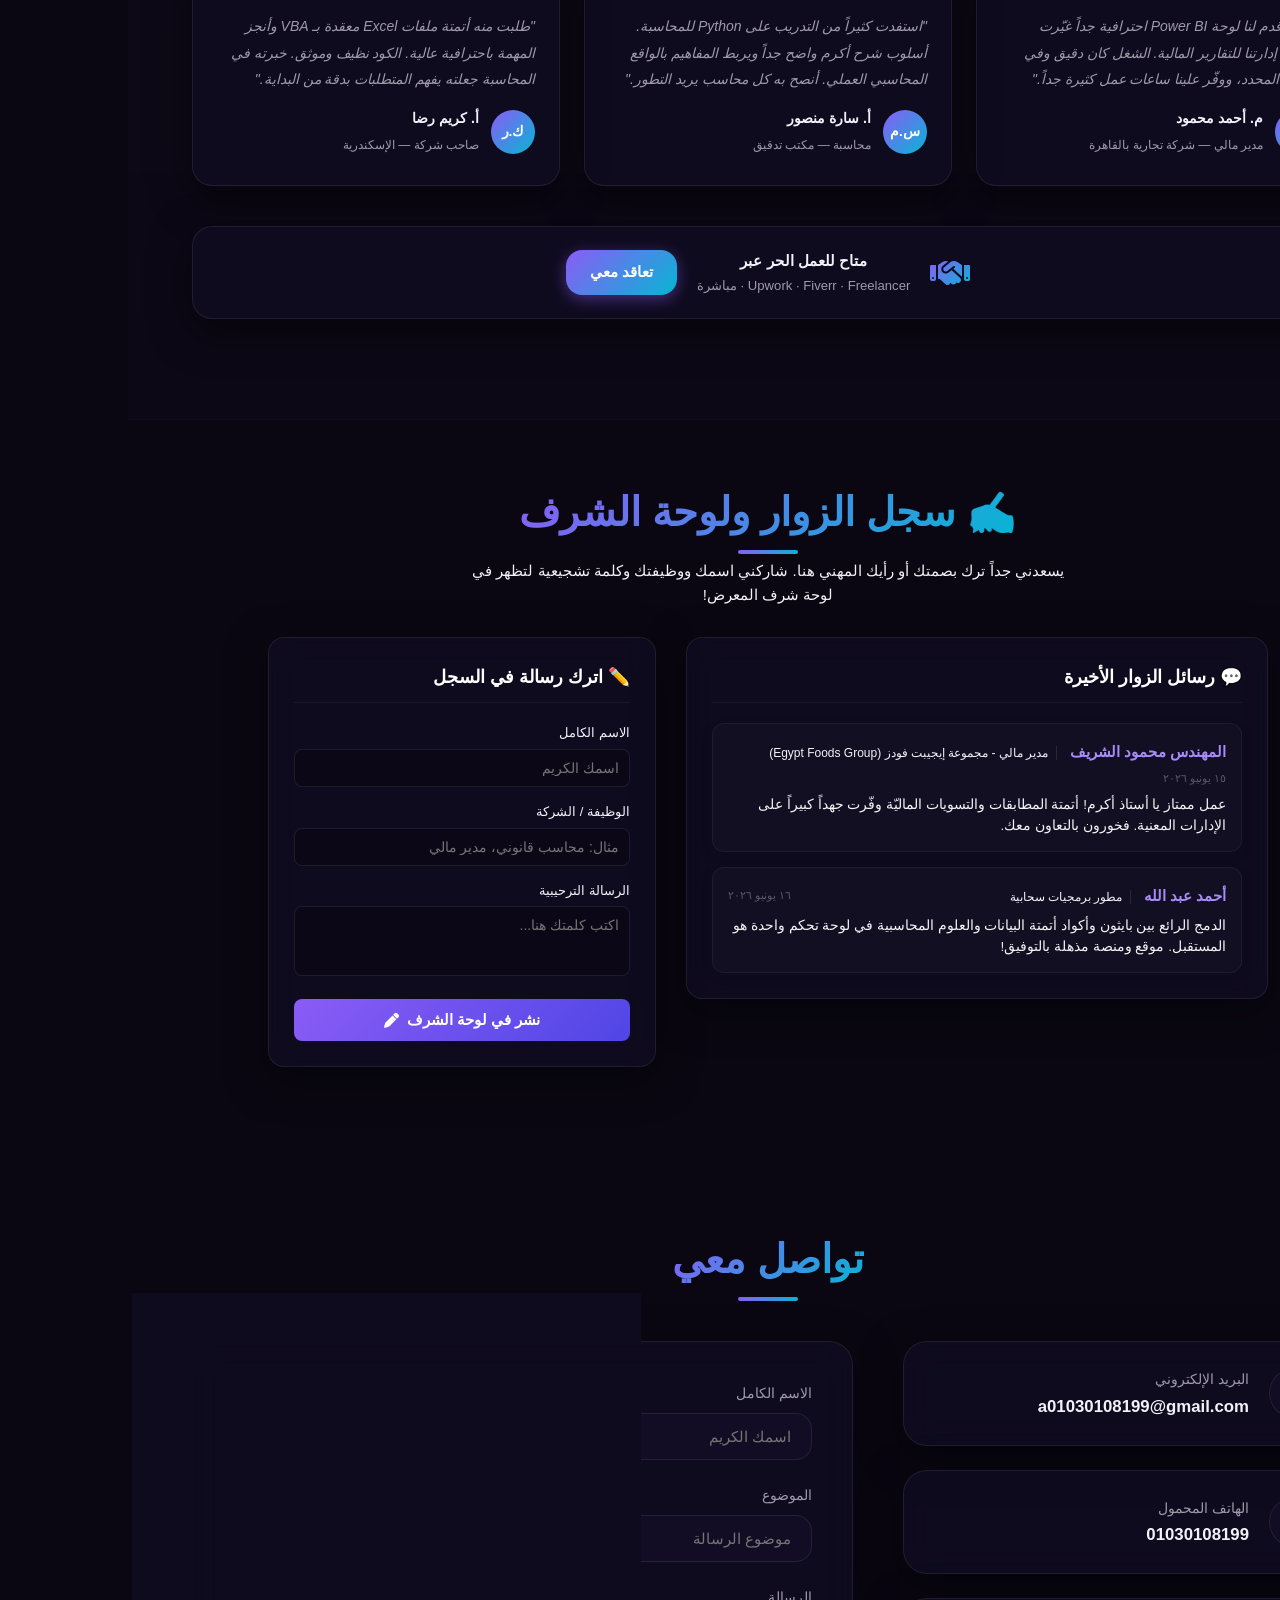
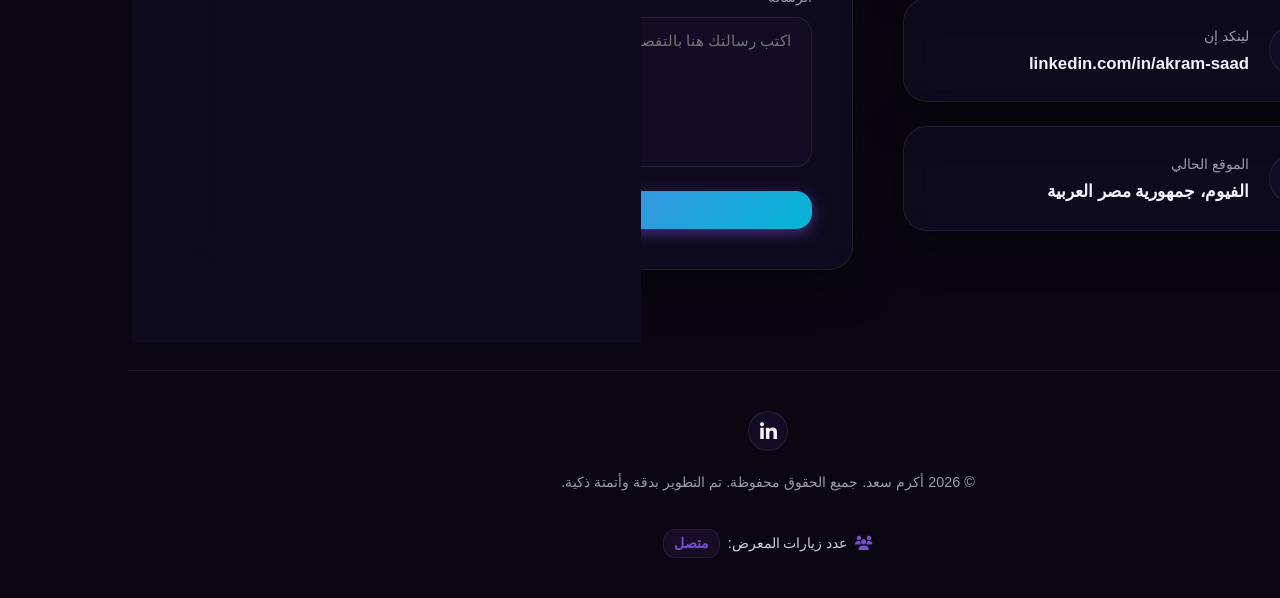
==== commit 604e7667: "Add files via upload" ====
--- a/index.html
+++ b/index.html
@@ -1,8 +1,7 @@
 <!DOCTYPE html>
 <html lang="ar" dir="rtl">
 <head>
-    <!-- Google tag (gtag.js) - Google Analytics -->
-    <script async src="https://www.googletagmanager.com/gtag/js?id=G-YMTQR1GXBQ"></script>
+    
     <script>
       window.dataLayer = window.dataLayer || [];
       function gtag(){dataLayer.push(arguments);}
@@ -55,7 +54,7 @@
     <link rel="stylesheet" href="assets/css/all.min.css">
     
     <!-- Custom Style Sheet -->
-    <link rel="stylesheet" href="styles.css?v=500">
+    <link rel="stylesheet" href="styles.css?v=600">
 </head>
 <body>
 
@@ -296,7 +295,7 @@
                 <button class="filter-btn" data-filter="excel">جداول وبرامج (Excel)</button>
             </div>
 
-            <!-- Projects Grid (Loaded dynamically from projects.js?v=500) -->
+            <!-- Projects Grid (Loaded dynamically from projects.js?v=600) -->
             <div class="projects-grid" id="projects-grid">
                 <!-- Projects will be generated here by Javascript -->
             </div>
@@ -816,7 +815,8 @@
     </button>
 
     <!-- Scripts -->
-    <script src="projects.js?v=500"></script>
-    <script src="script.js?v=500"></script>
+    <script src="projects.js?v=600"></script>
+    <script src="script.js?v=600"></script>
 </body>
 </html>
+
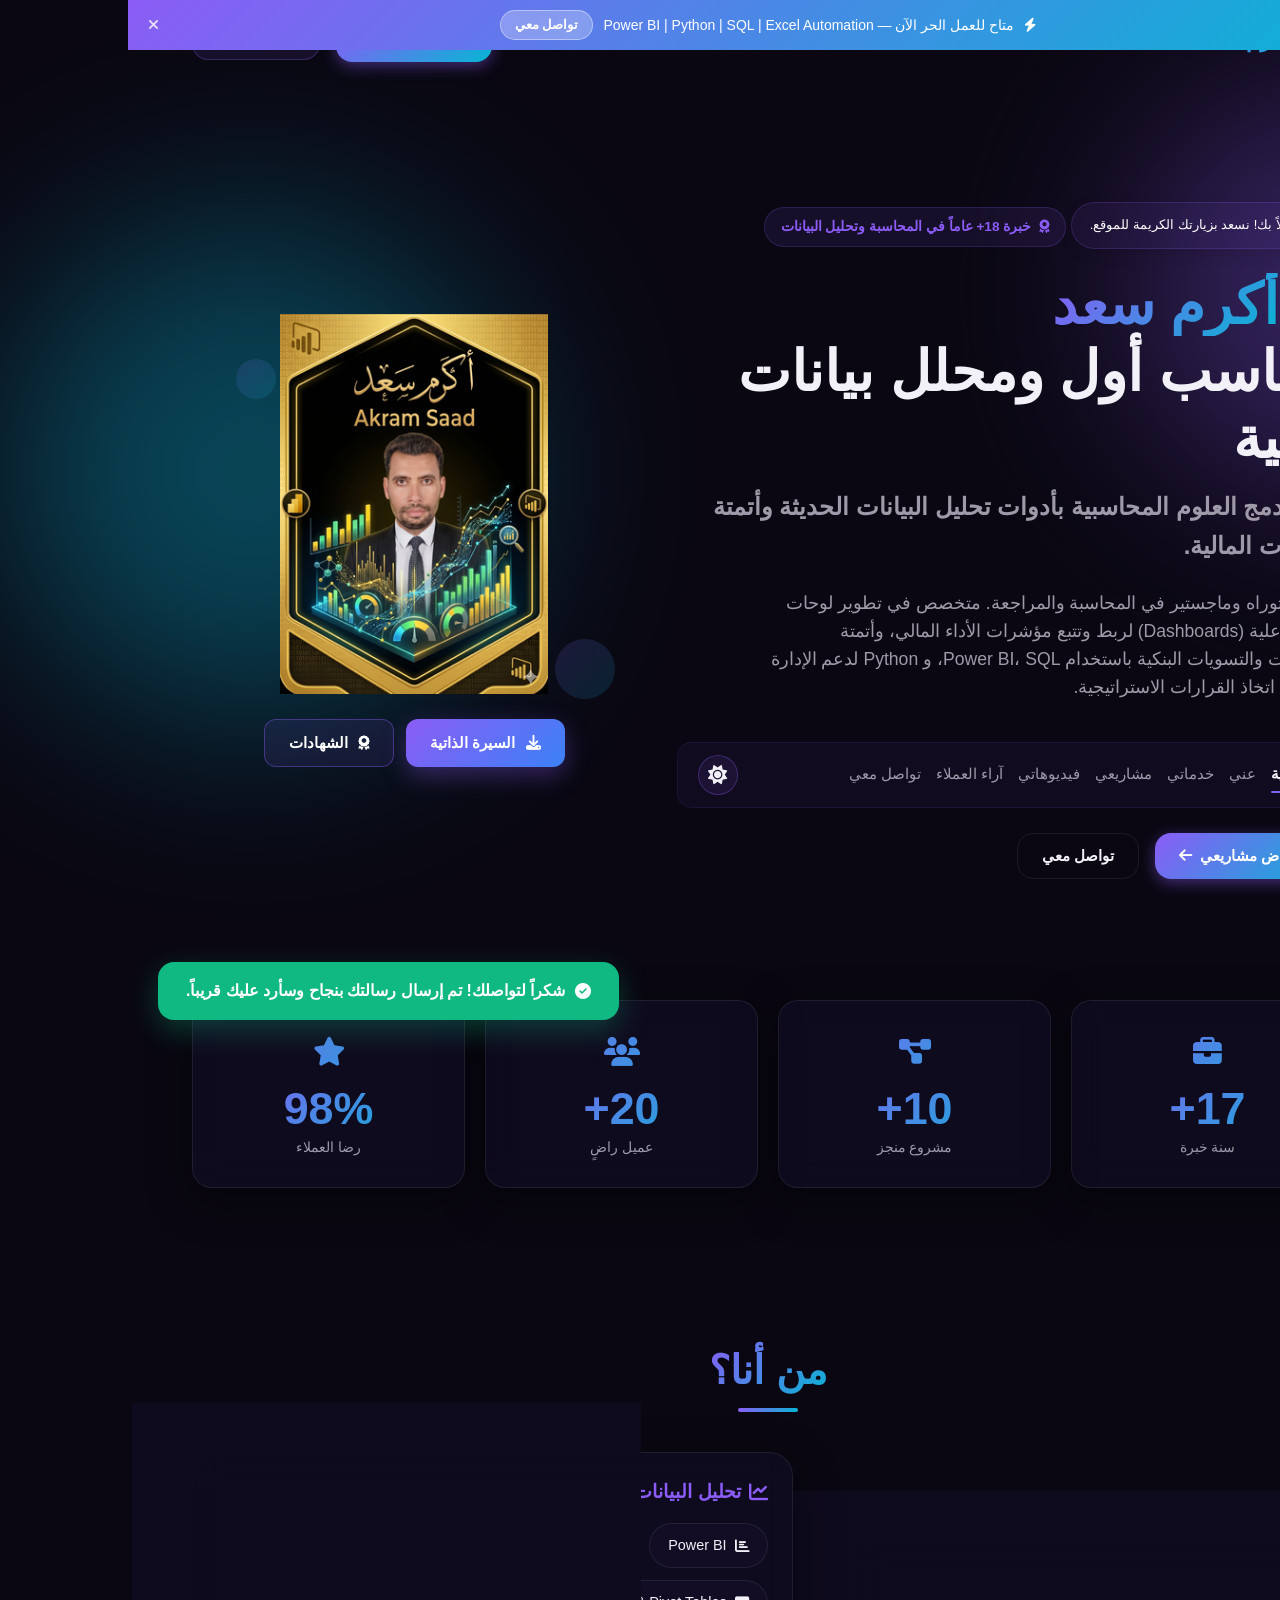
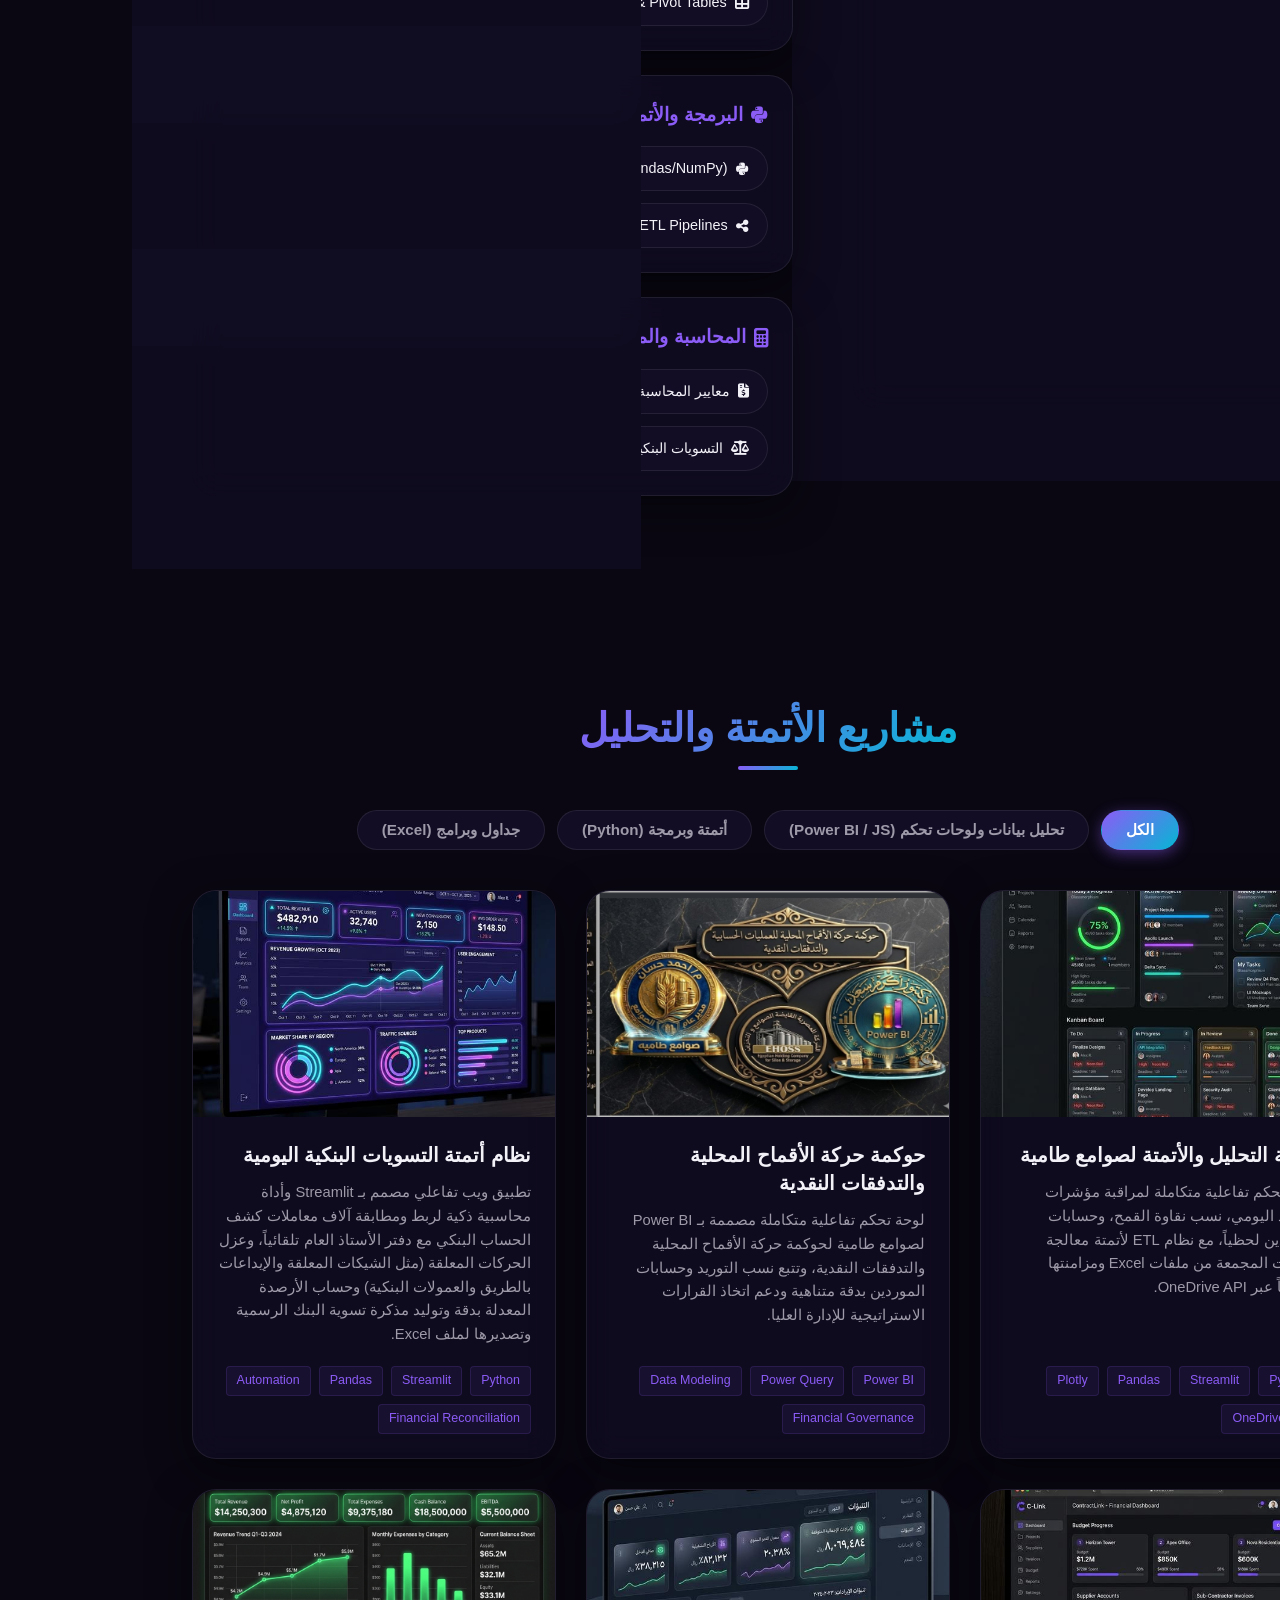
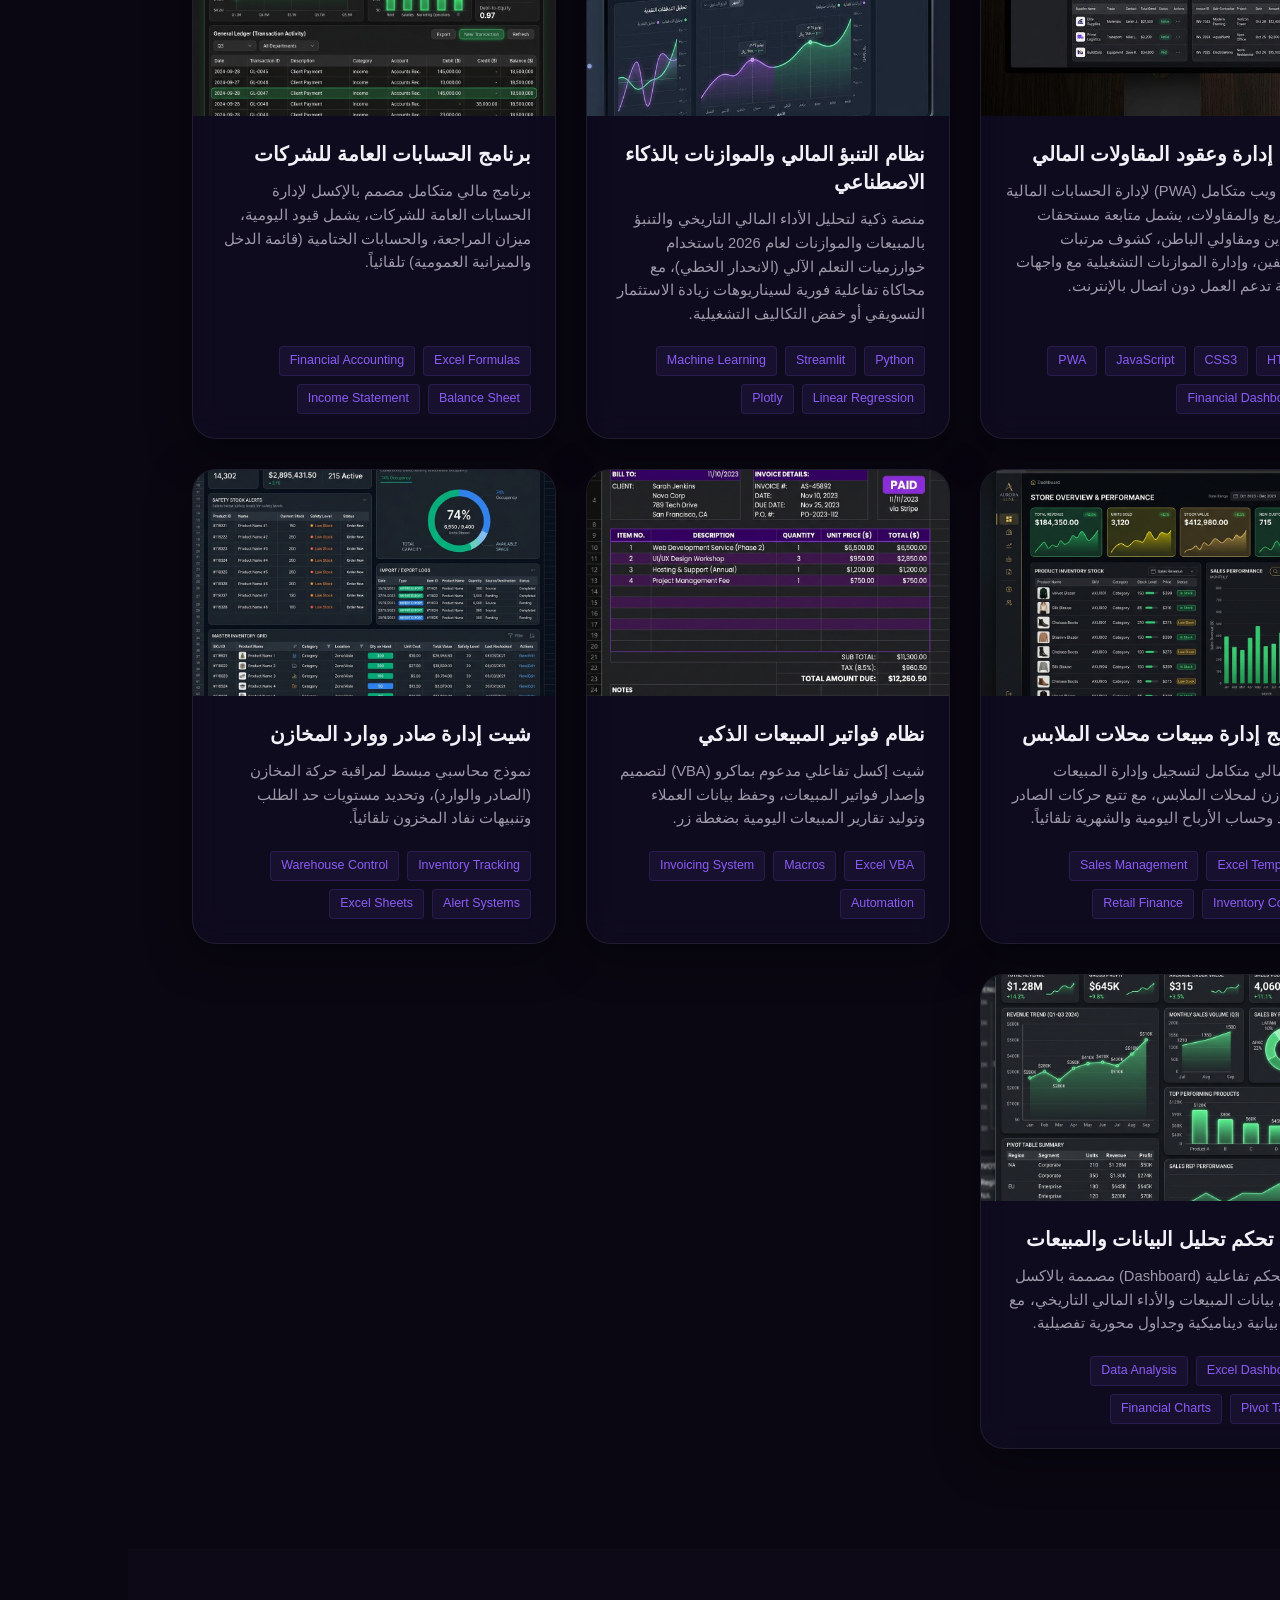
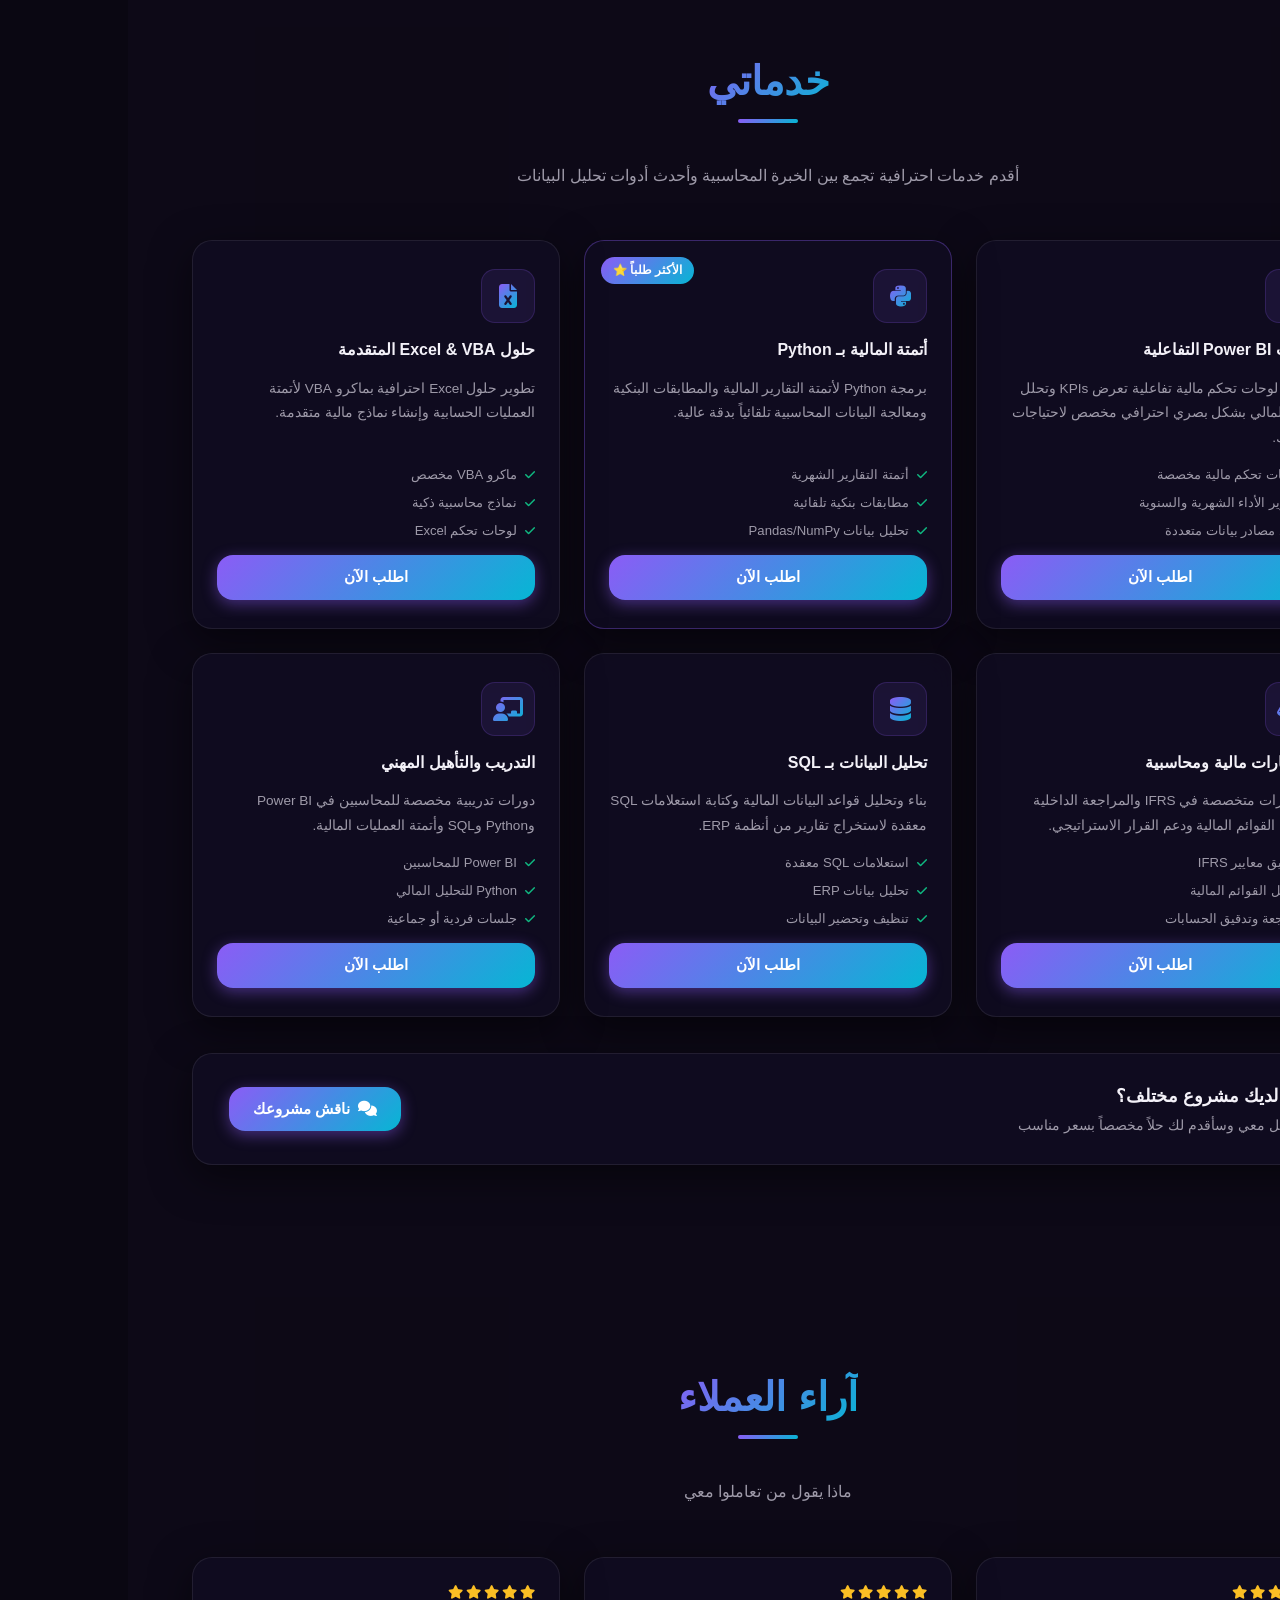
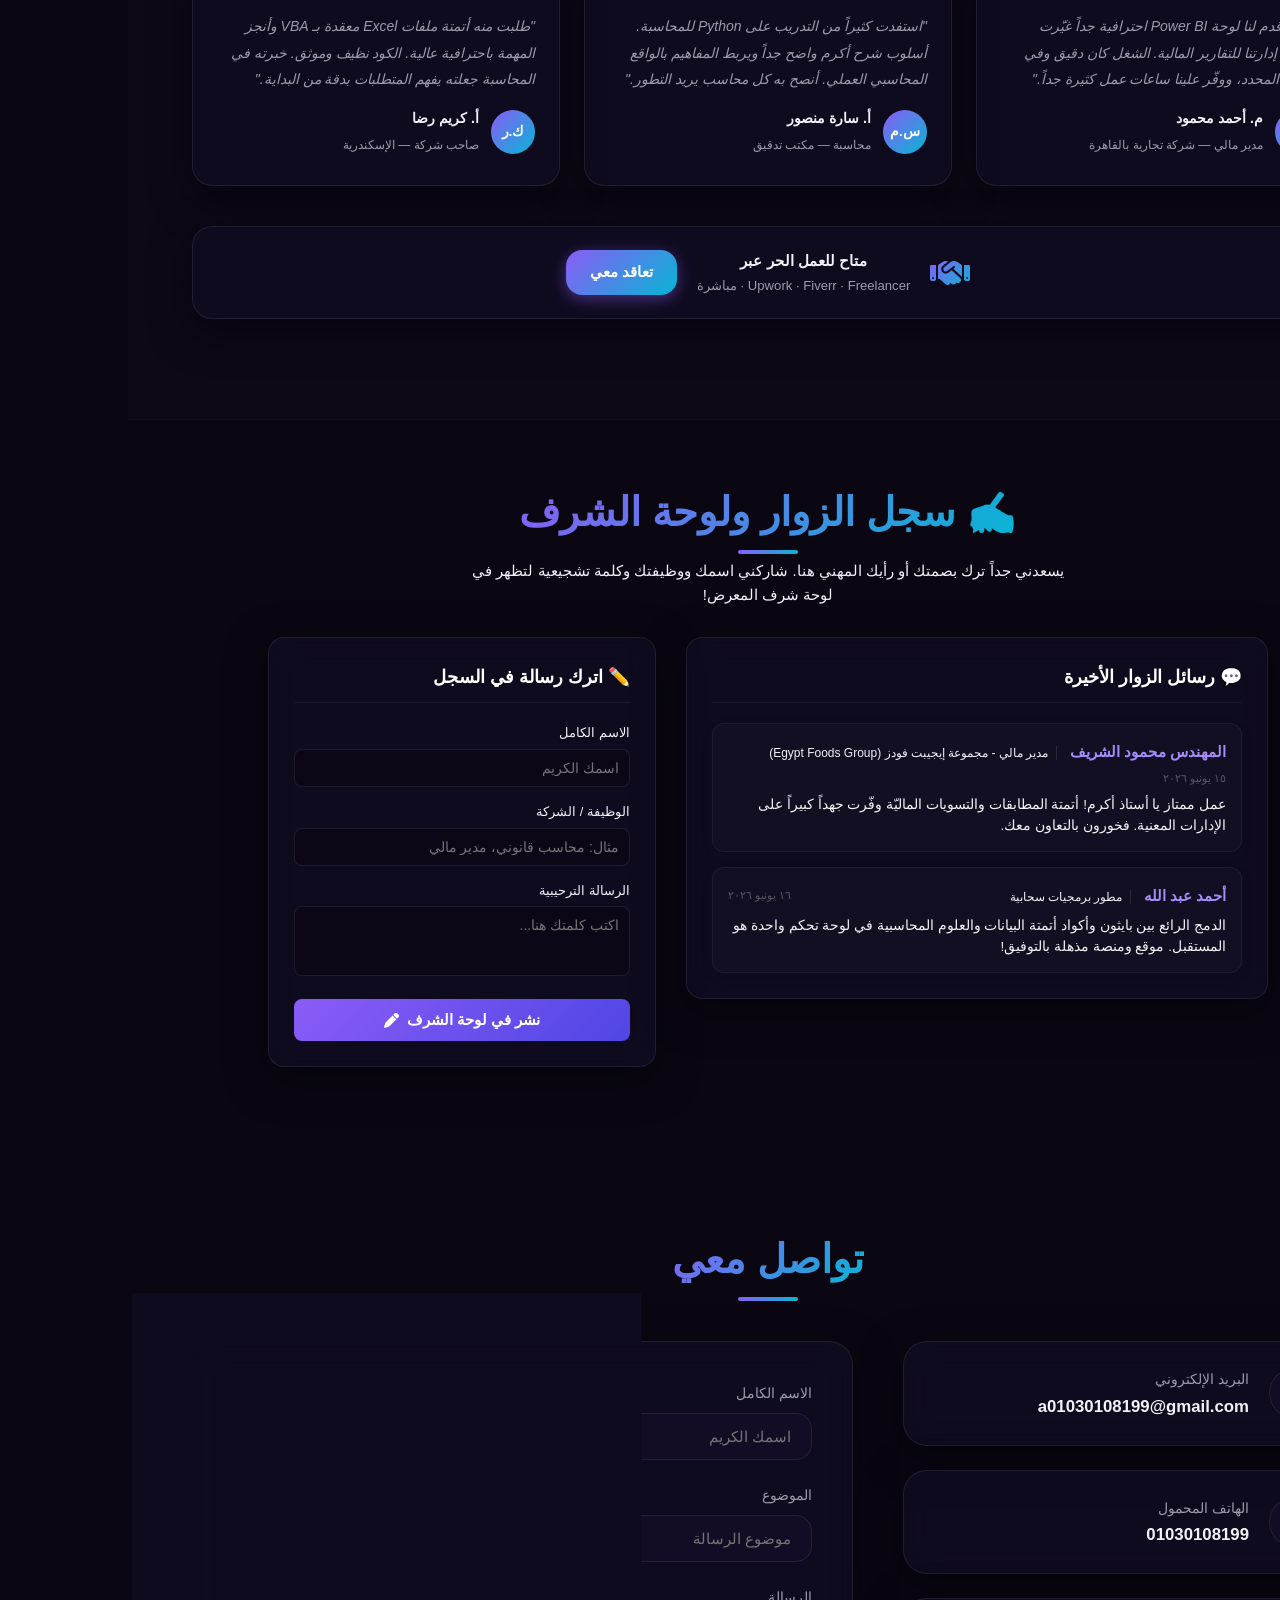
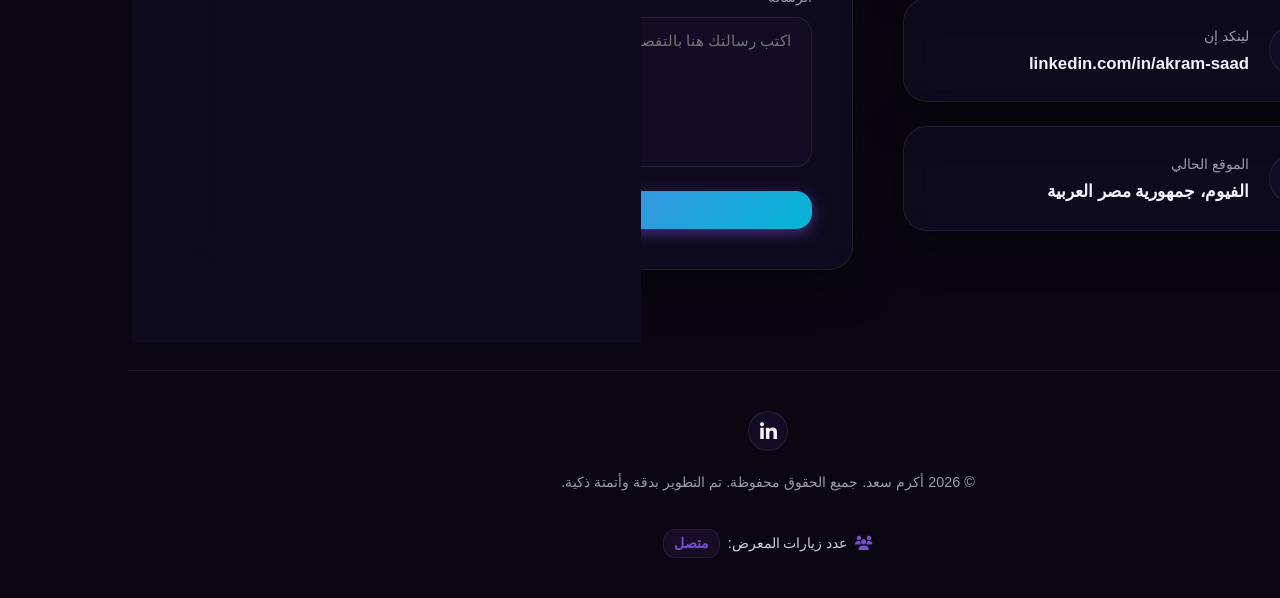
==== commit 3823e445: "Add files via upload" ====
--- a/index.html
+++ b/index.html
@@ -54,7 +54,7 @@
     <link rel="stylesheet" href="assets/css/all.min.css">
     
     <!-- Custom Style Sheet -->
-    <link rel="stylesheet" href="styles.css?v=600">
+    <link rel="stylesheet" href="styles.css?v=700">
 </head>
 <body>
 
@@ -295,7 +295,7 @@
                 <button class="filter-btn" data-filter="excel">جداول وبرامج (Excel)</button>
             </div>
 
-            <!-- Projects Grid (Loaded dynamically from projects.js?v=600) -->
+            <!-- Projects Grid (Loaded dynamically from projects.js?v=700) -->
             <div class="projects-grid" id="projects-grid">
                 <!-- Projects will be generated here by Javascript -->
             </div>
@@ -815,8 +815,8 @@
     </button>
 
     <!-- Scripts -->
-    <script src="projects.js?v=600"></script>
-    <script src="script.js?v=600"></script>
+    <script src="projects.js?v=700"></script>
+    <script src="script.js?v=700"></script>
 </body>
 </html>
 
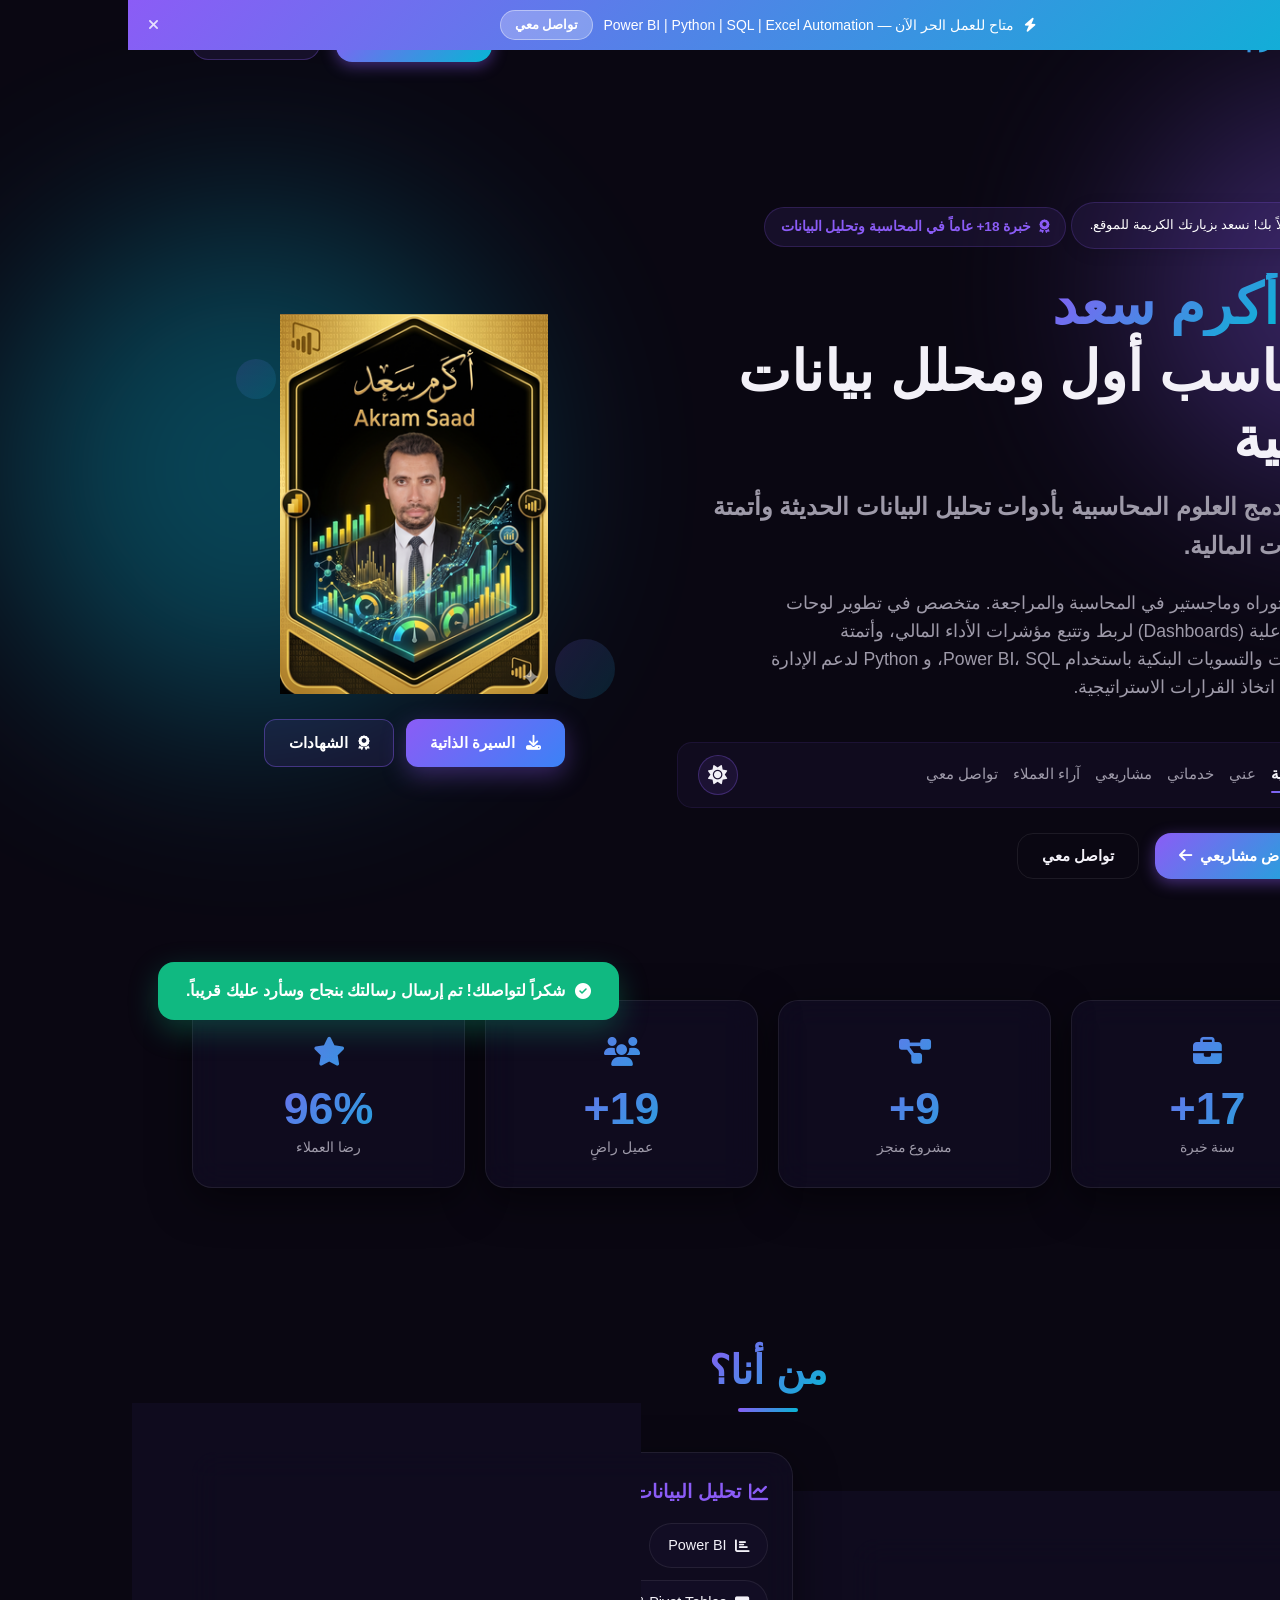
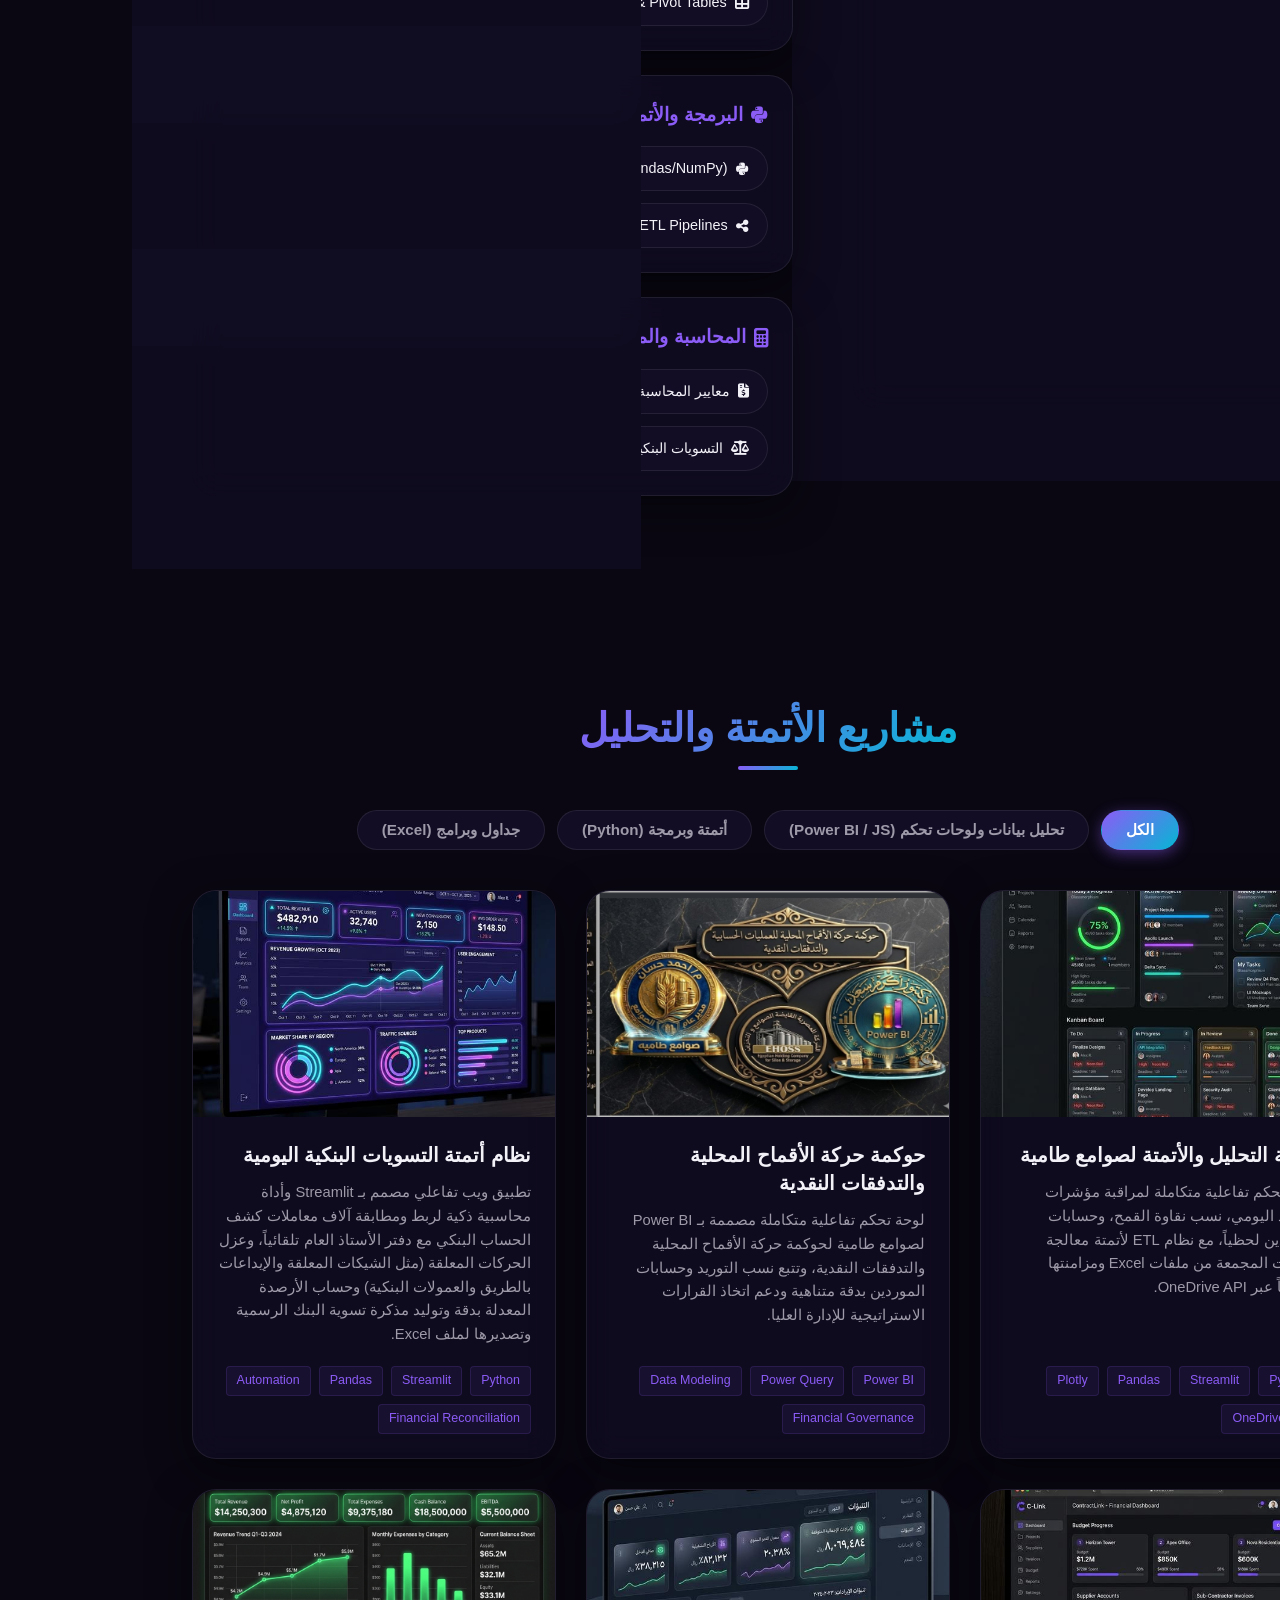
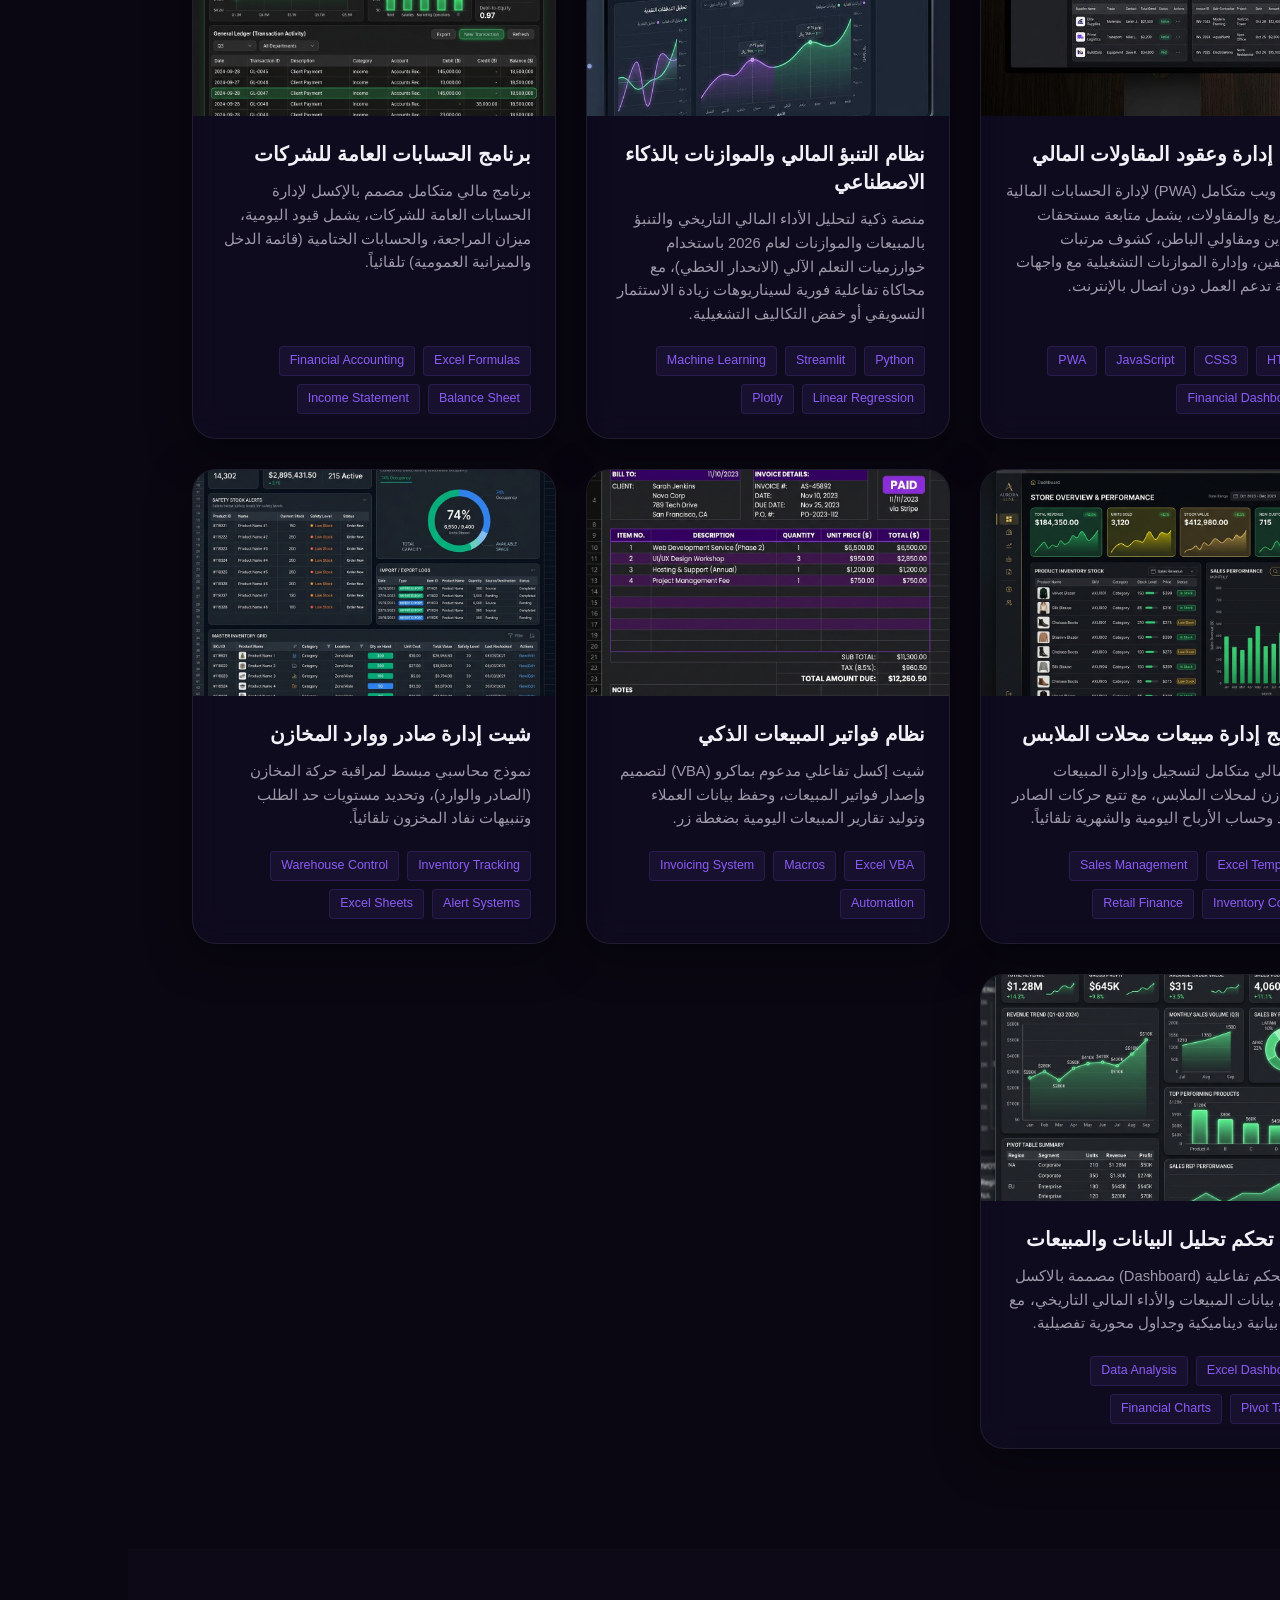
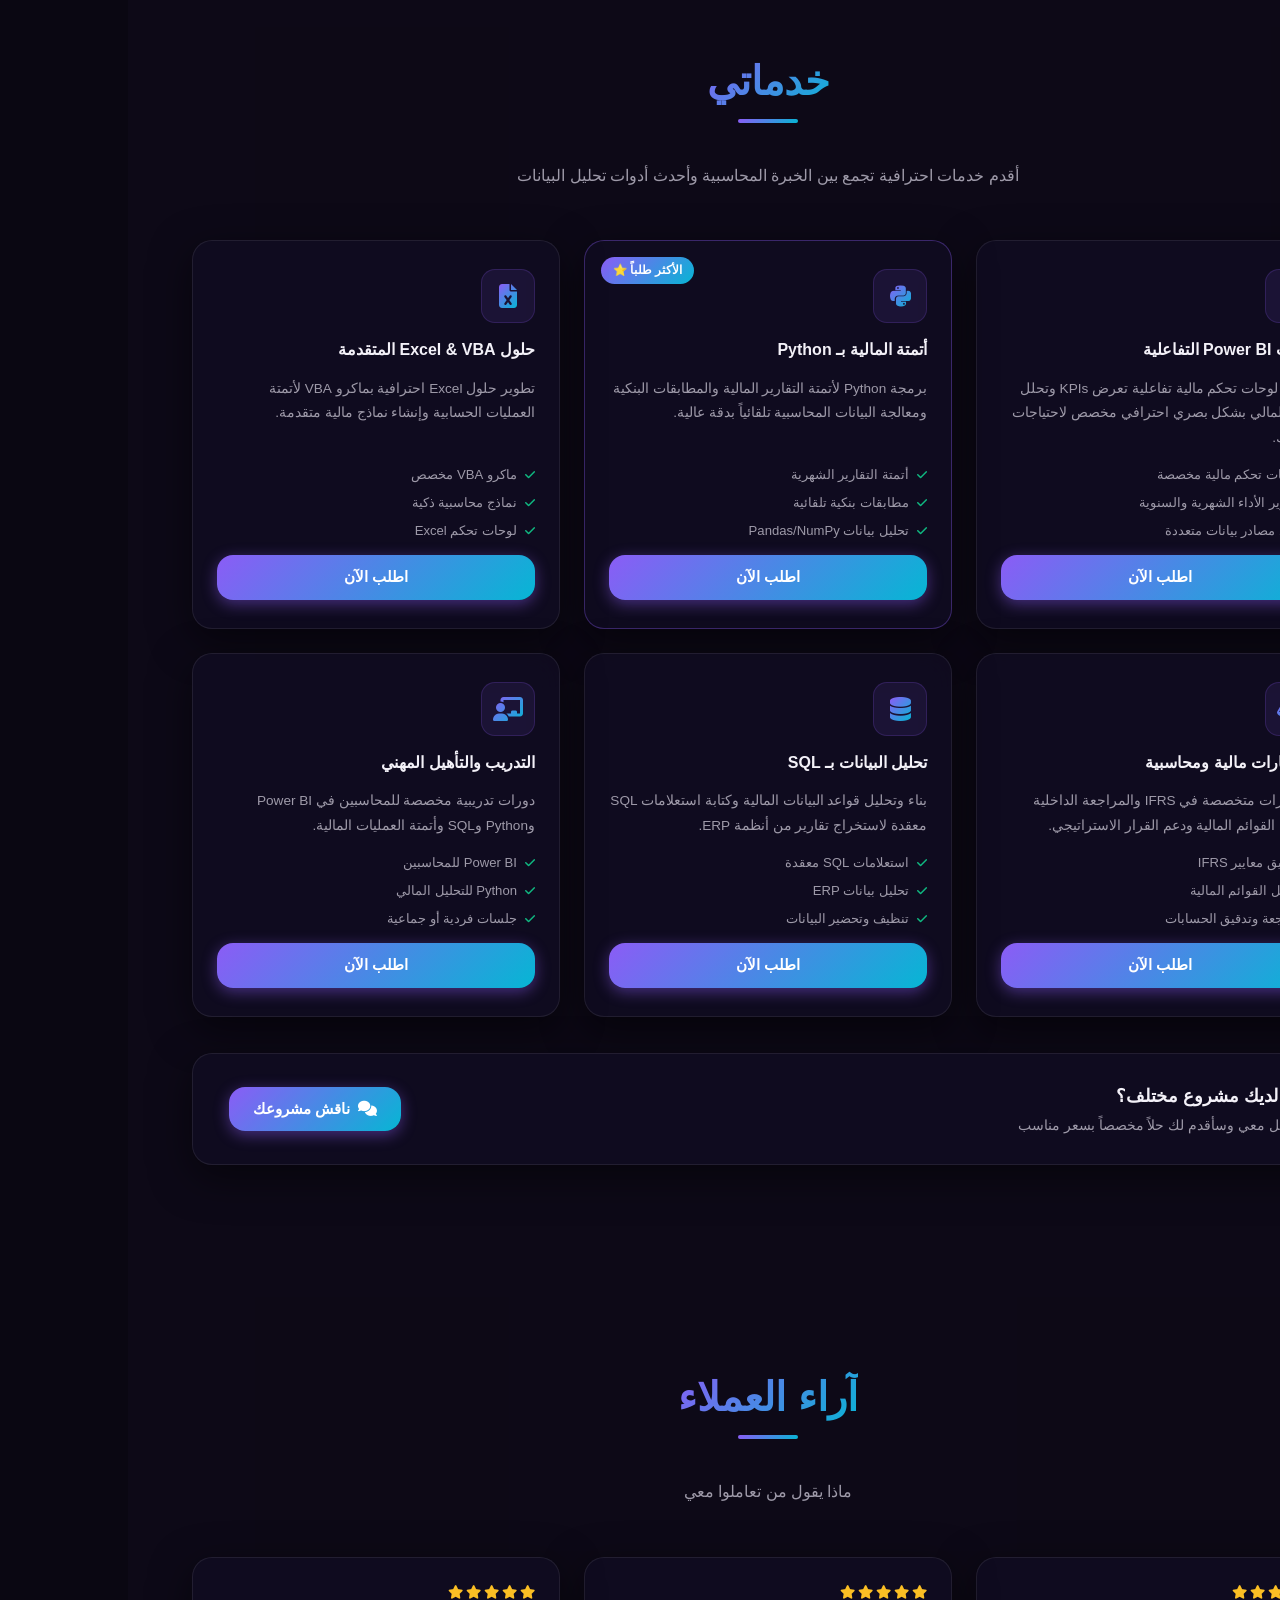
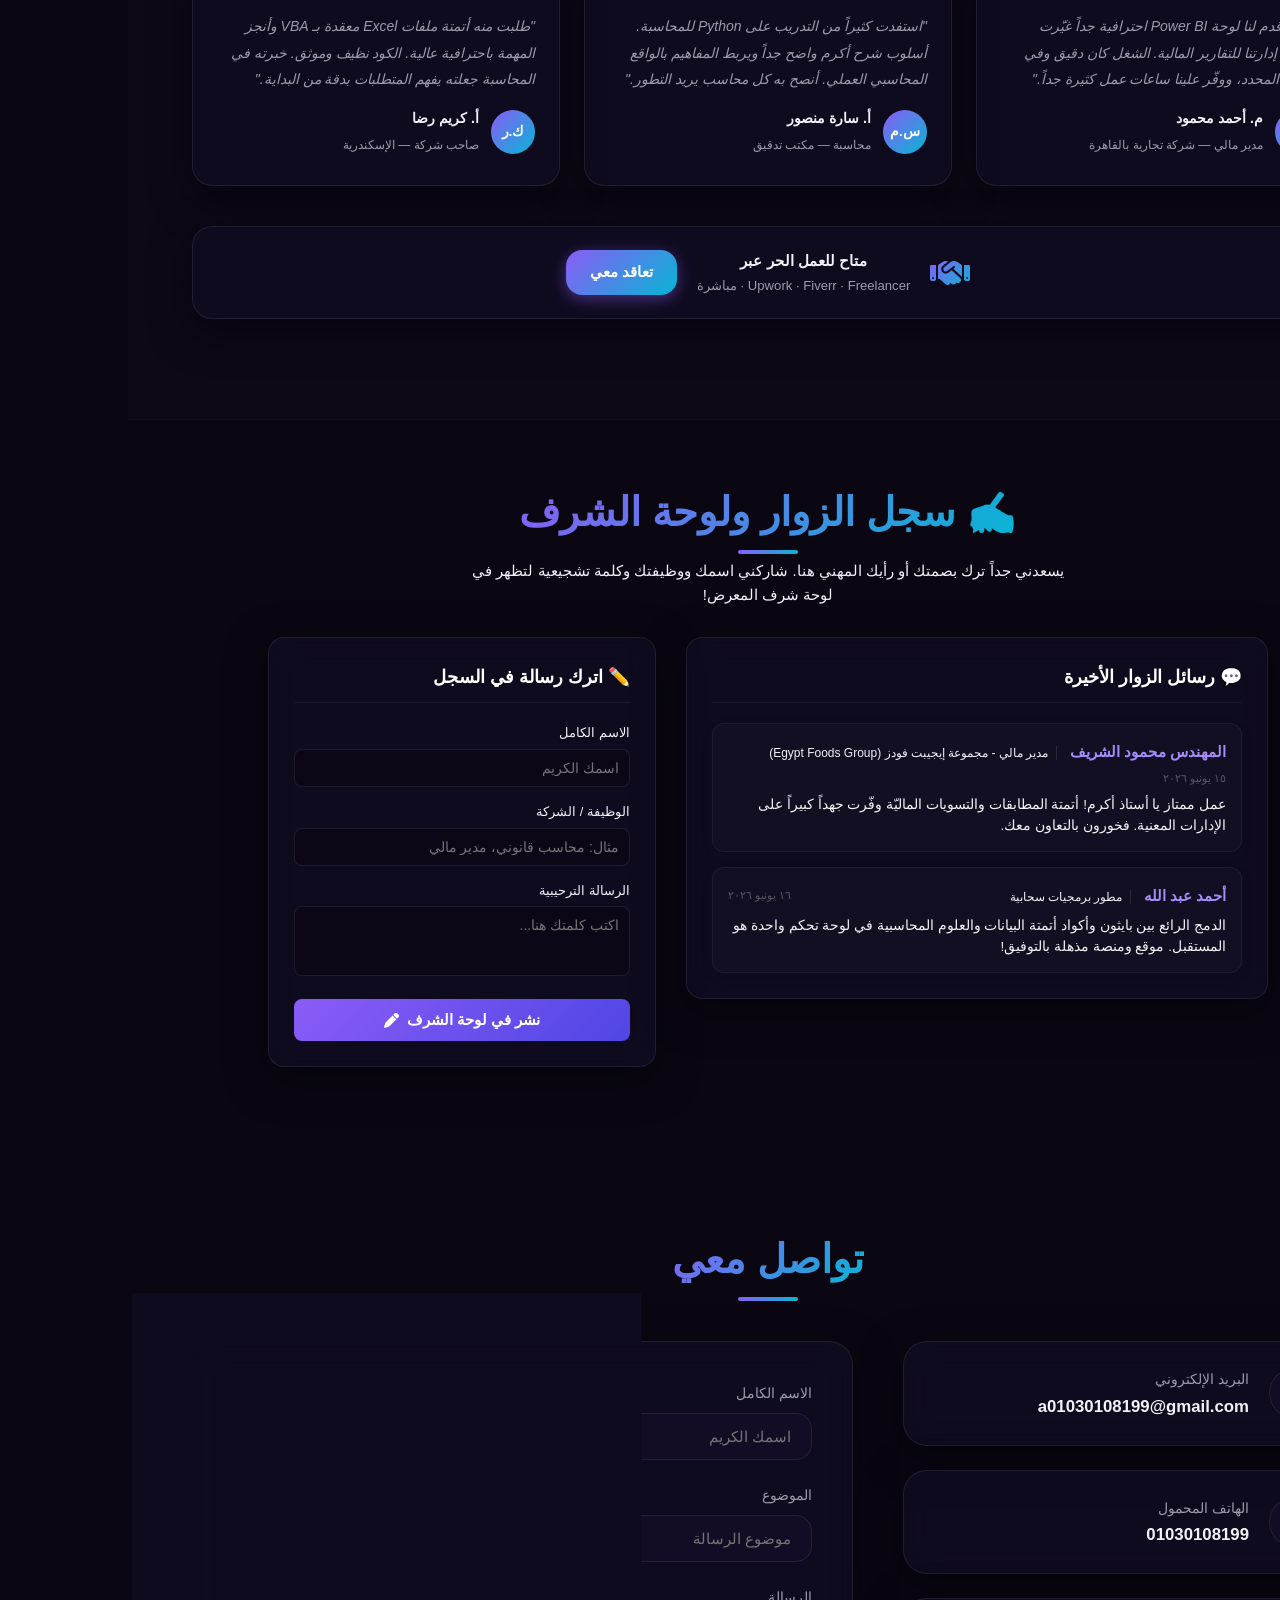
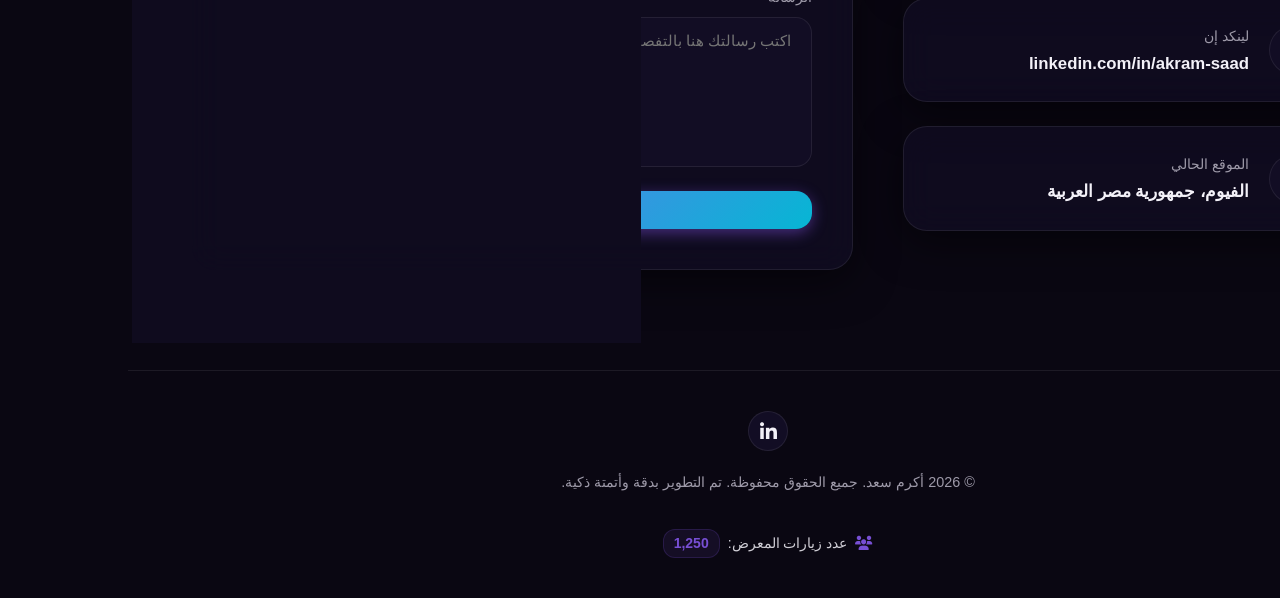
==== commit e505a28a: "Add files via upload" ====
--- a/index.html
+++ b/index.html
@@ -1,4 +1,4 @@
-<!DOCTYPE html>
+﻿<!DOCTYPE html>
 <html lang="ar" dir="rtl">
 <head>
     
@@ -130,7 +130,7 @@
                     <a href="#about" class="nav-link" style="color: var(--text-secondary); font-weight: 500;">عني</a>
                     <a href="#services" class="nav-link" style="color: var(--text-secondary); font-weight: 500;">خدماتي</a>
                     <a href="#projects" class="nav-link" style="color: var(--text-secondary); font-weight: 500;">مشاريعي</a>
-                    <a href="#videos" class="nav-link" style="color: var(--text-secondary); font-weight: 500;">فيديوهاتي</a>
+                    
                     <a href="#testimonials" class="nav-link" style="color: var(--text-secondary); font-weight: 500;">آراء العملاء</a>
                     <a href="#contact" class="nav-link" style="color: var(--text-secondary); font-weight: 500;">تواصل معي</a>
                     <div style="flex-grow: 1;"></div>
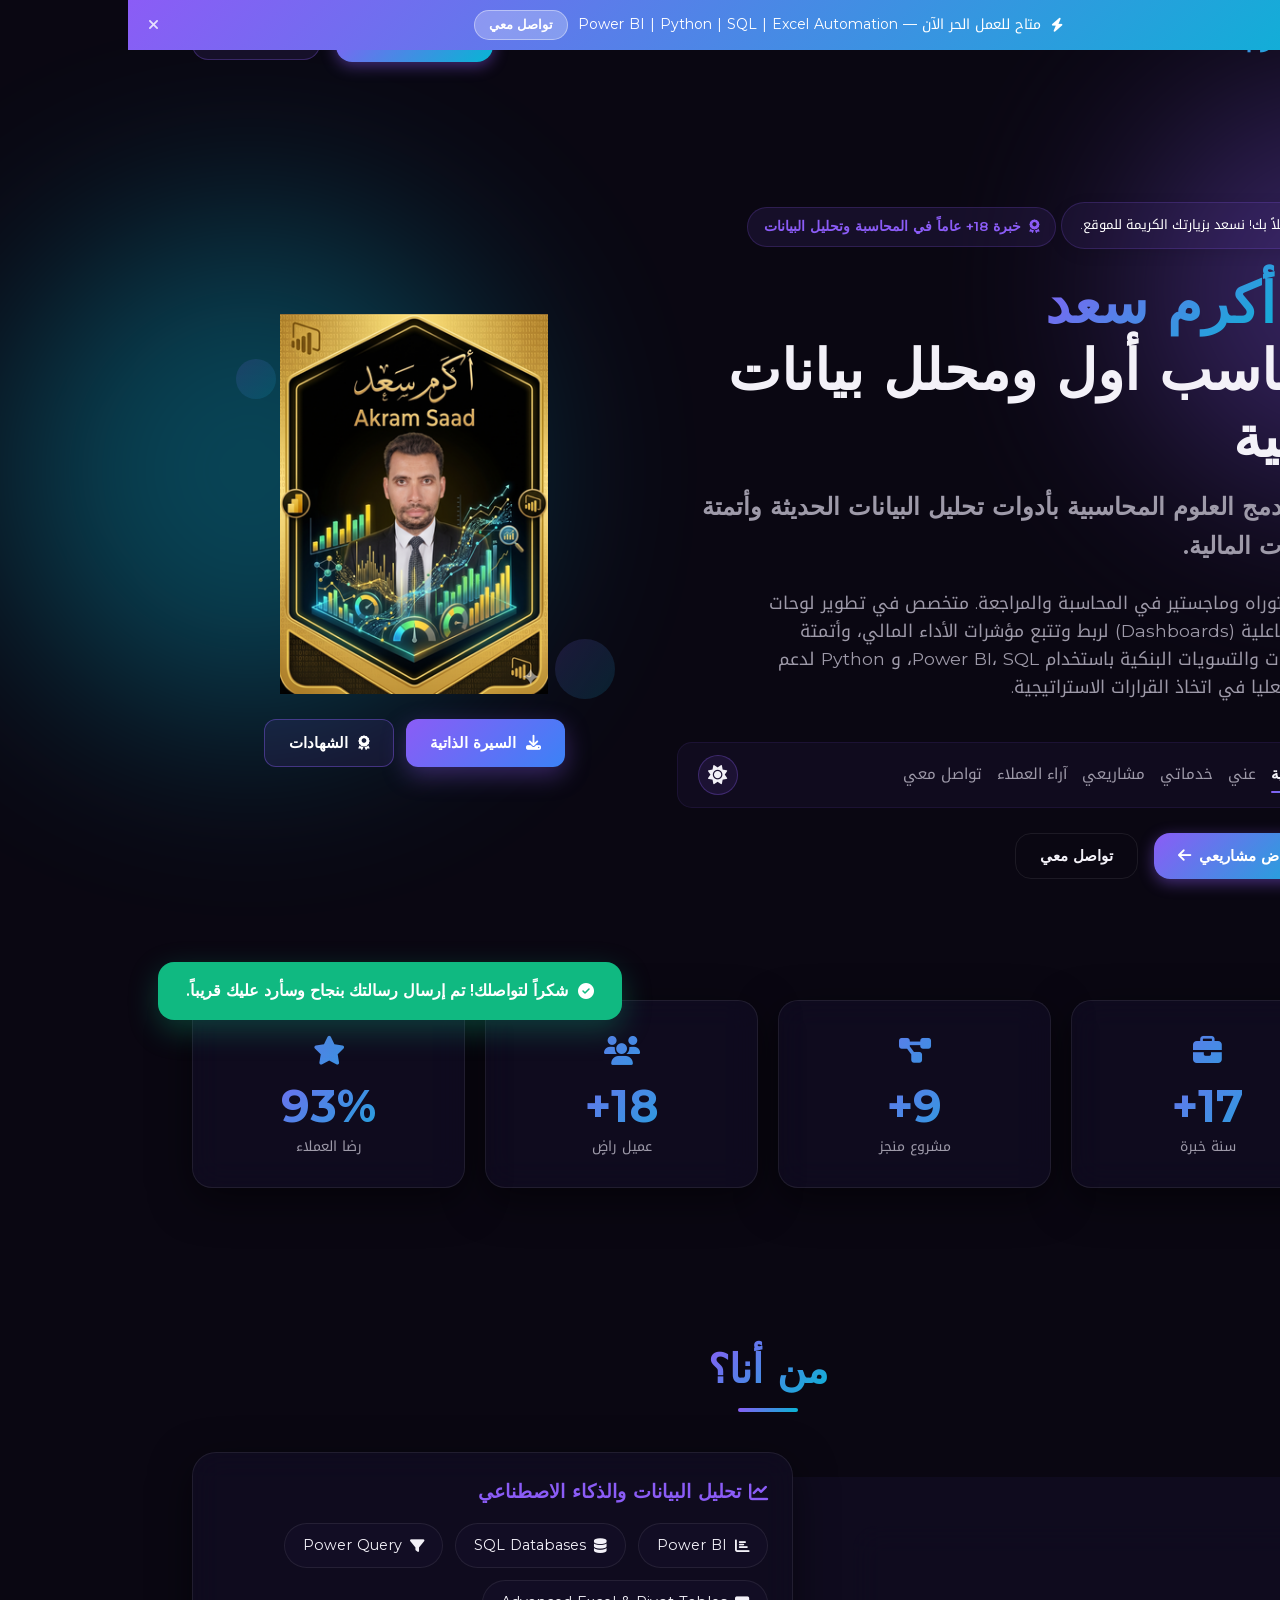
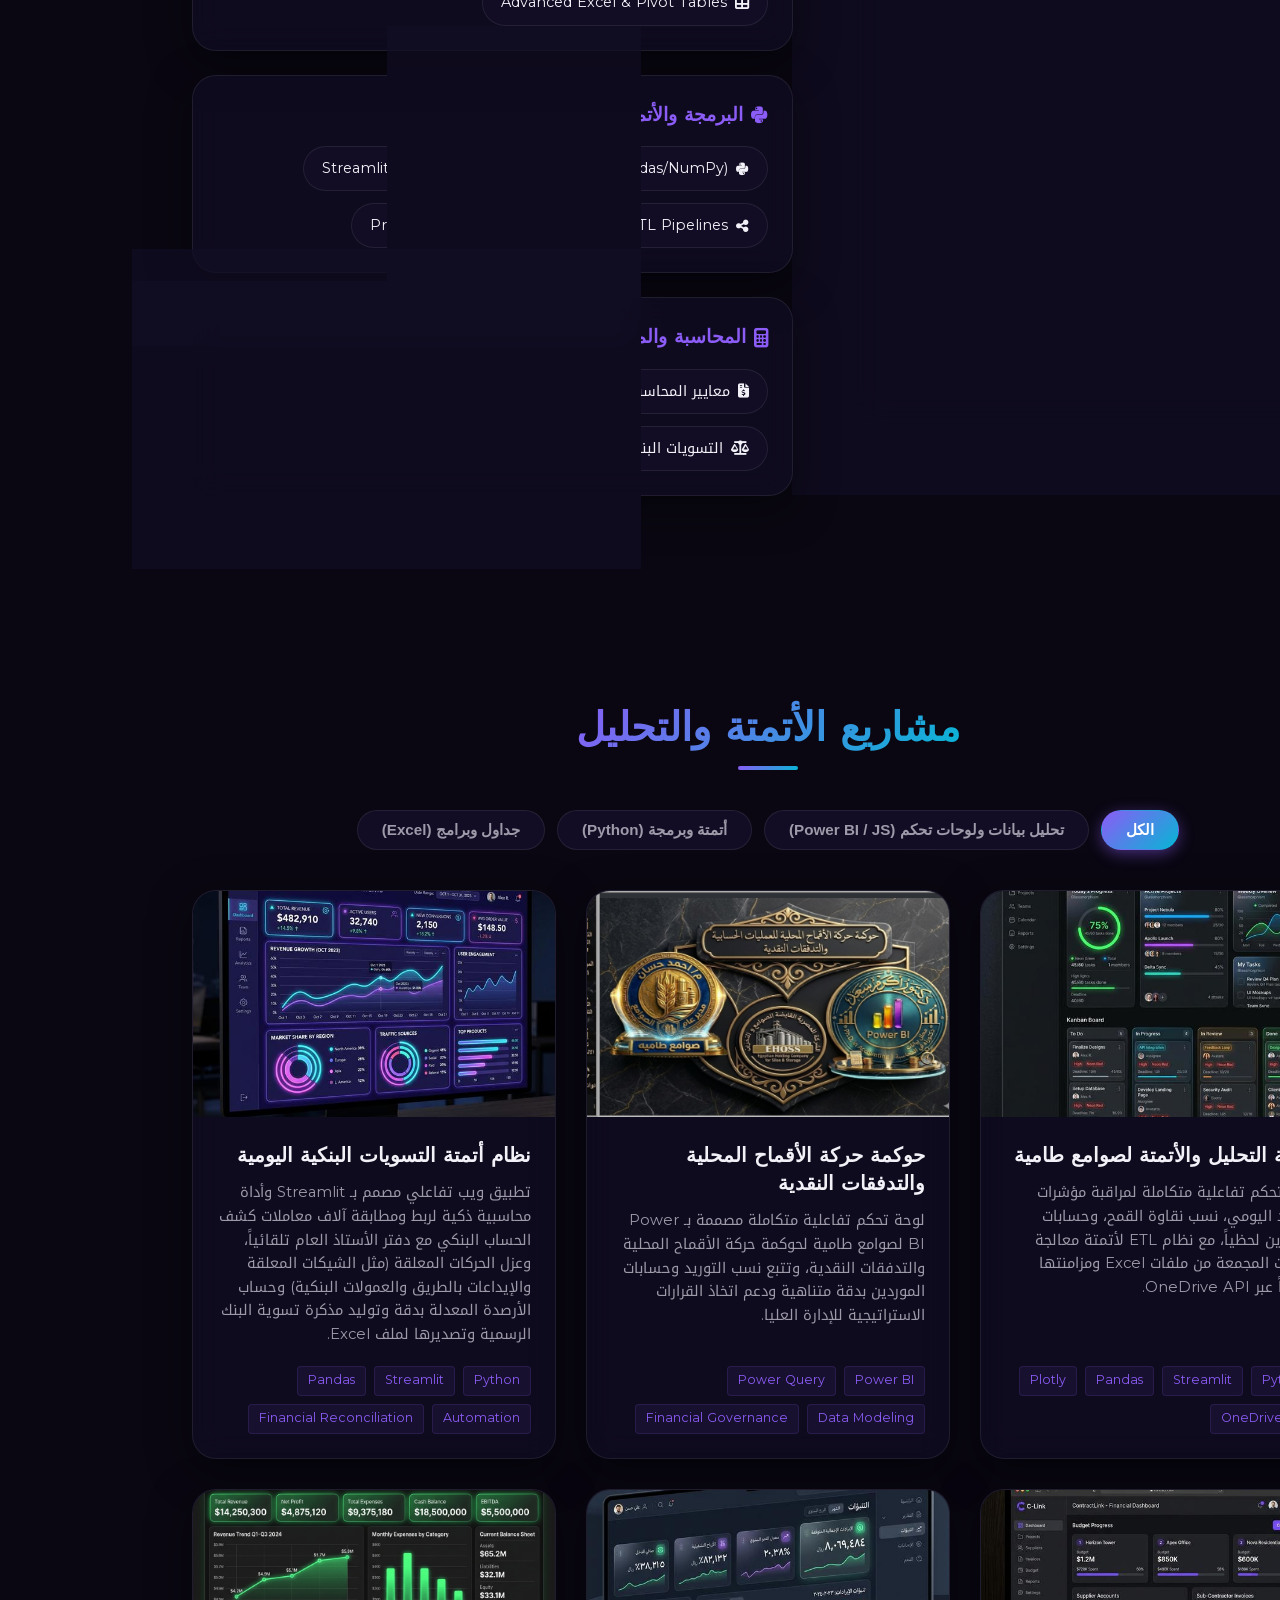
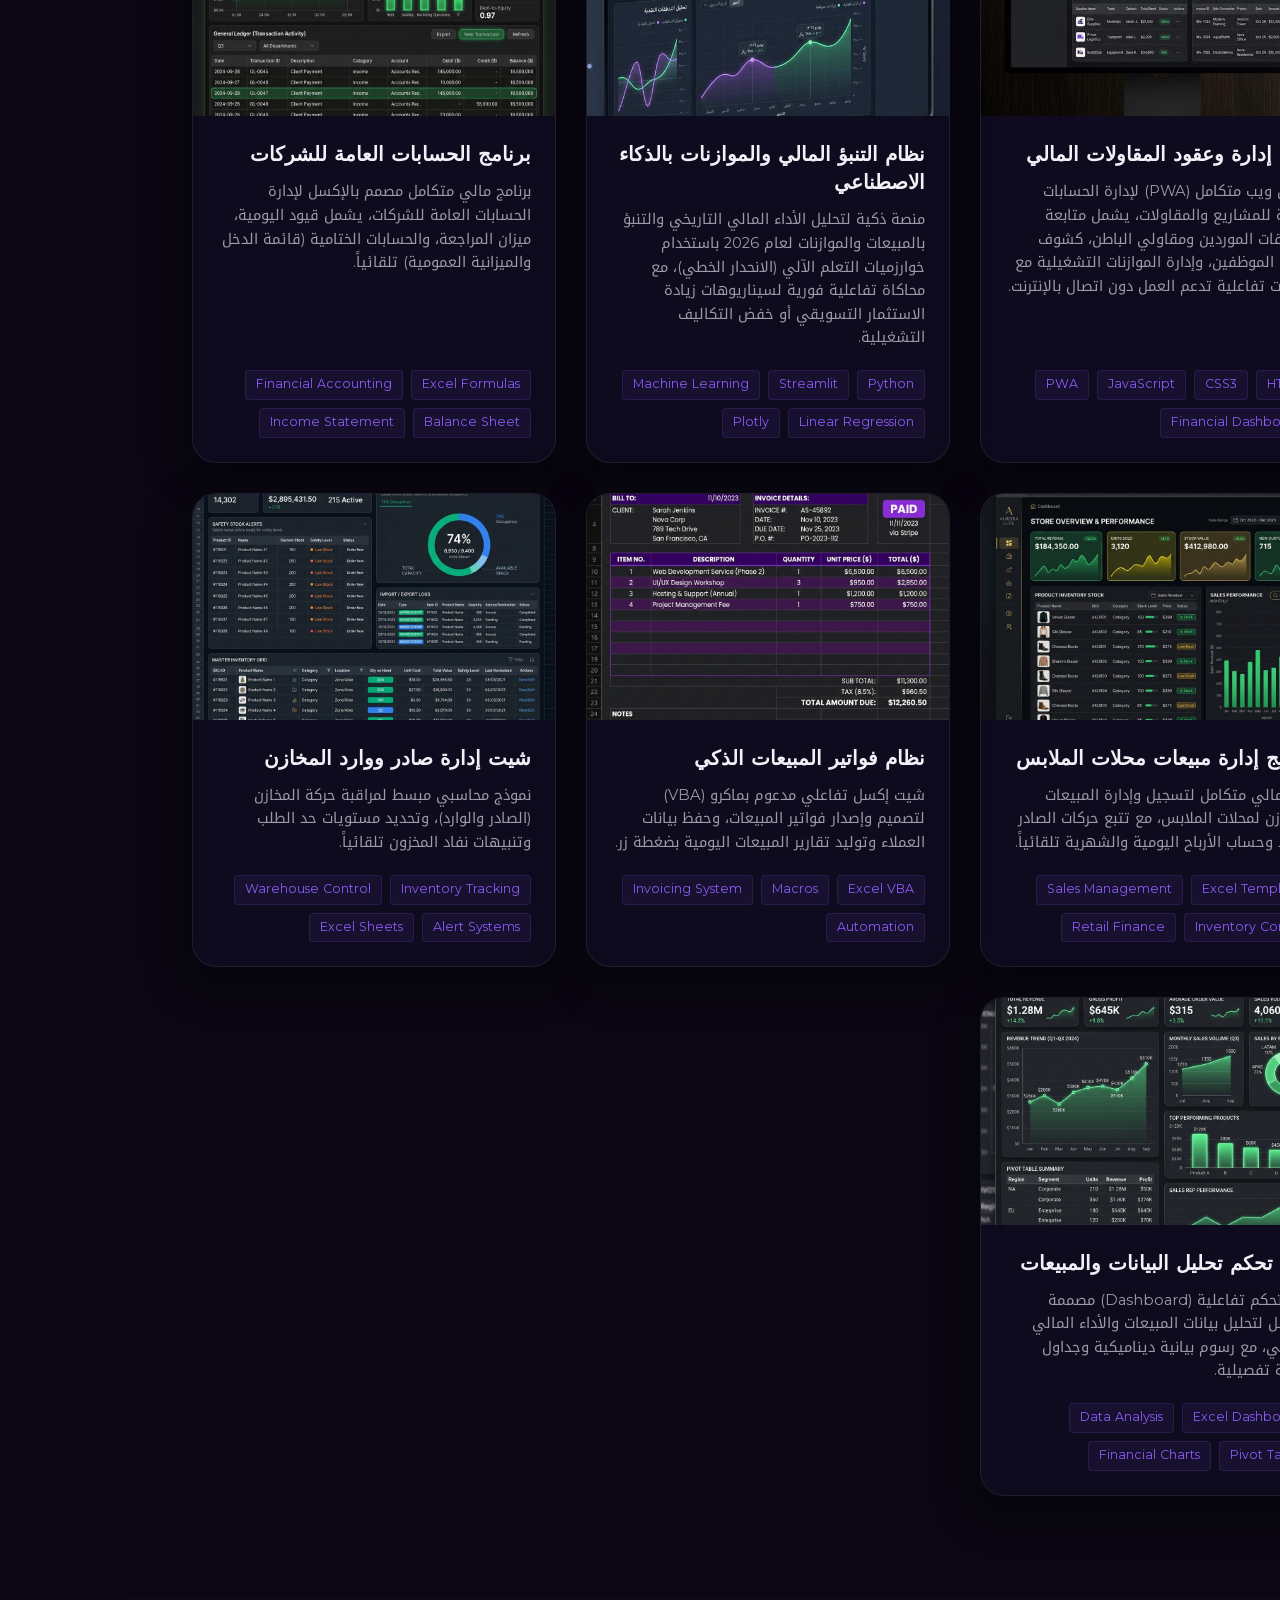
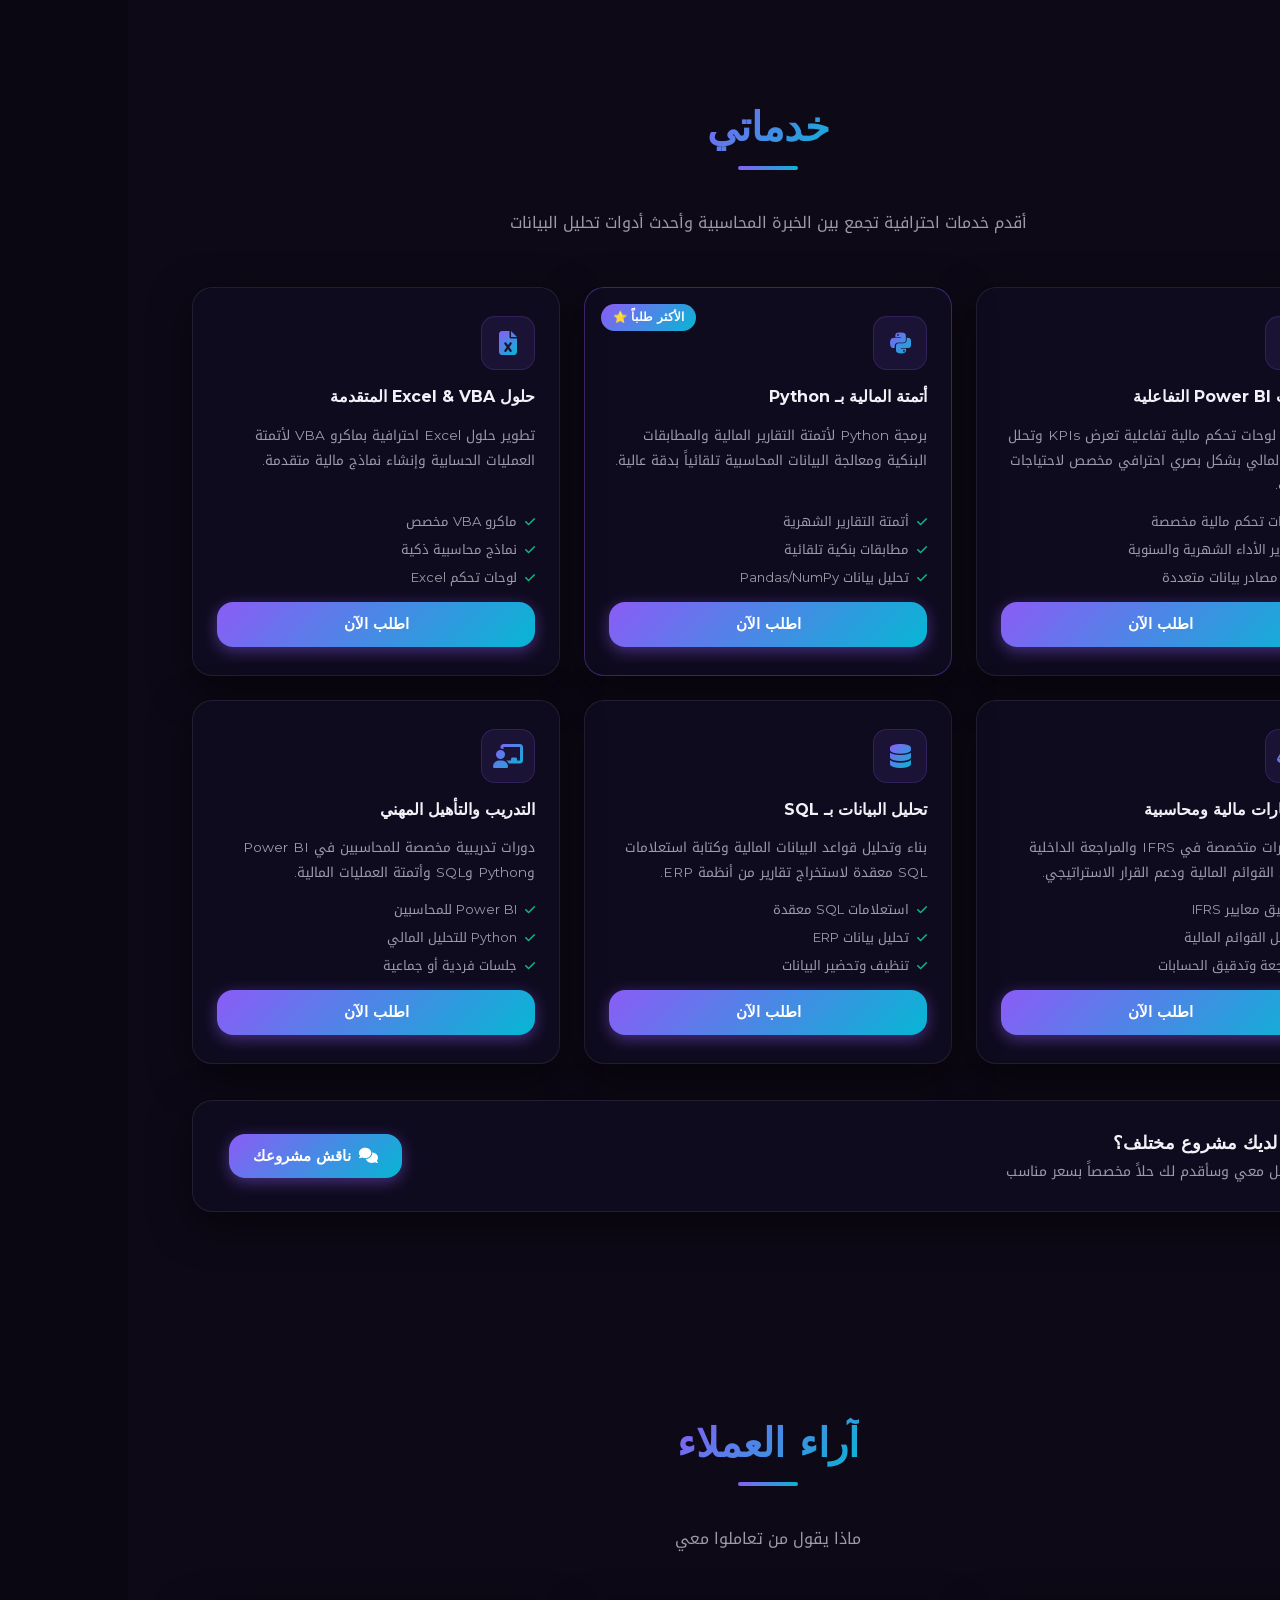
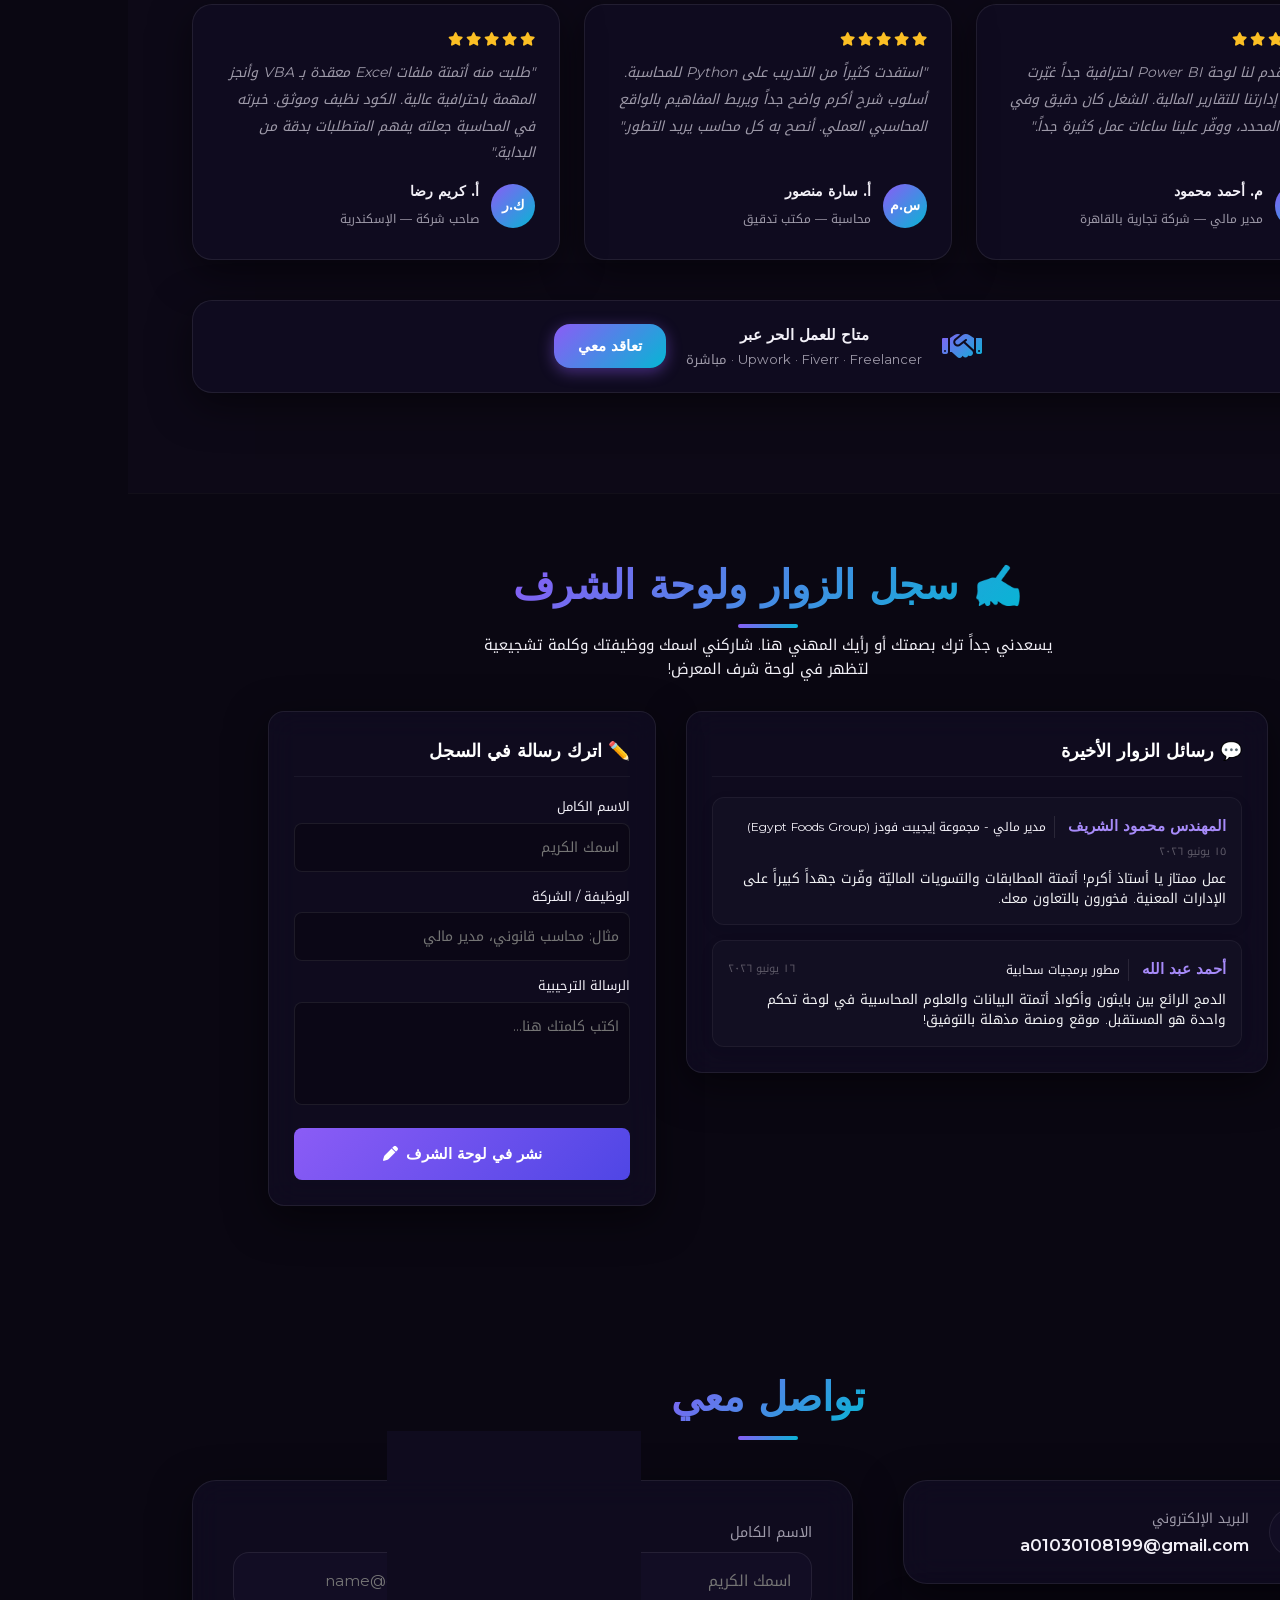
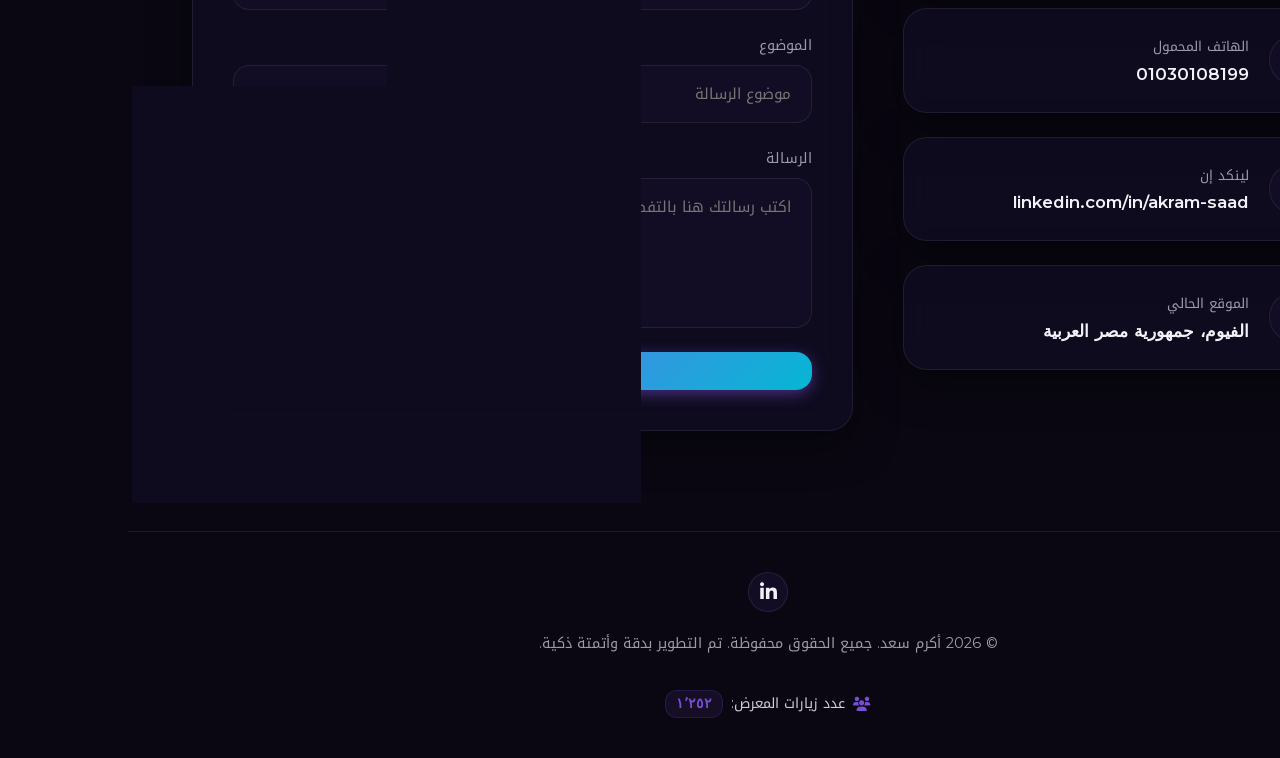
==== commit fb7ab011: "Add files via upload" ====
--- a/index.html
+++ b/index.html
@@ -1,822 +1,744 @@
-﻿<!DOCTYPE html>
-<html lang="ar" dir="rtl">
-<head>
-    
-    <script>
-      window.dataLayer = window.dataLayer || [];
-      function gtag(){dataLayer.push(arguments);}
-      gtag('js', new Date());
+﻿<!DOCTYPE html>
+<html lang="ar" dir="rtl">
+<head>
+    <!-- Google tag (gtag.js) - Google Analytics -->
+    <script async src="https://www.googletagmanager.com/gtag/js?id=G-YMTQR1GXBQ"></script>
+    <script>
+      window.dataLayer = window.dataLayer || [];
+      function gtag(){dataLayer.push(arguments);}
+      gtag('js', new Date());
+
+      gtag('config', 'G-YMTQR1GXBQ');
+    </script>
+
+    <meta charset="UTF-8">
+    <meta name="viewport" content="width=device-width, initial-scale=1.0">
+    
+    <!-- Cache Control to force browser refresh -->
+    <meta http-equiv="Cache-Control" content="no-cache, no-store, must-revalidate">
+    <meta http-equiv="Pragma" content="no-cache">
+    <meta http-equiv="Expires" content="0">
+    
+    <!-- SEO Optimization -->
+    <title>أكرم سعد | محاسب أول ومحلل بيانات مالية</title>
+    <meta name="description" content="معرض الأعمال الشخصي للمحاسب المالي الأول ومحلل البيانات أكرم سعد. دمج العلوم المحاسبية بأدوات تحليل البيانات الحديثة مثل Power BI و SQL و Python.">
+    <meta name="keywords" content="أكرم سعد, محاسب أول, محلل بيانات مالية, صوامع طامية, Power BI, SQL, Python, أتمتة مالية, معايير المحاسبة المصرية الدولية IFRS">
+    <meta name="author" content="أكرم سعد">
+
+    <!-- JSON-LD Structured Data for Google -->
+    <script type="application/ld+json">
+    {
+      "@context": "https://schema.org",
+      "@type": "Person",
+      "name": "أكرم سعد",
+      "jobTitle": "محاسب أول ومحلل بيانات مالية",
+      "url": "https://a01030108199-stack.github.io/portfolio/",
+      "sameAs": [
+        "https://github.com/AkramSaad",
+        "https://www.linkedin.com/in/akramsaad"
+      ],
+      "knowsAbout": ["Accounting", "Financial Analysis", "Power BI", "Python", "SQL", "Excel VBA"],
+      "worksFor": {
+        "@type": "Organization",
+        "name": "الشركة المصرية القابضة للصوامع والتخزين"
+      }
+    }
+    </script>
+
+    <!-- Open Graph (Facebook, LinkedIn) -->
+    <meta property="og:type" content="website">
+    <meta property="og:title" content="أكرم سعد | محاسب أول ومحلل بيانات مالية">
+    <meta property="og:description" content="دمج المحاسبة والرقابة المالية بأدوات تحليل البيانات الذكية لتقديم لوحات تحكم تفاعلية ودعم القرار الاستراتيجي.">
+    <meta property="og:image" content="assets/images/portfolio_preview.png">
+
+    <!-- FontAwesome Icons (Local - Fast Loading) -->
+    <link rel="stylesheet" href="assets/css/all.min.css">
+    
+    <!-- Custom Style Sheet -->
+    <link rel="stylesheet" href="styles.css?v=13">
+</head>
+<body>
+
+    <!-- Announcement Bar -->
+    <div class="announcement-bar" id="announcement-bar">
+        <div class="announcement-content">
+            <i class="fas fa-bolt"></i>
+            <span>متاح للعمل الحر الآن — Power BI | Python | SQL | Excel Automation</span>
+            <a href="#contact" class="announcement-cta">تواصل معي</a>
+        </div>
+        <button class="announcement-close" id="announcement-close" aria-label="إغلاق"><i class="fas fa-times"></i></button>
+    </div>
+
+    <!-- Background Glowing Shapes -->
+    <div class="glow-blob blob-1"></div>
+    <div class="glow-blob blob-2"></div>
+
+    <!-- Header & Navigation -->
+    <header class="header" id="header">
+        <div class="container nav-container">
+            <!-- Logo area -->
+            <div class="logo-area">
+                <img src="assets/images/logo.jpg" alt="لوجو أكرم سعد" class="logo-img" id="logo-img">
+                <span class="logo-text">أكرم سعد</span>
+            </div>
+
+            <!-- Navigation Links (Moved to Hero Section) -->
+
+            <!-- Action buttons -->
+            <div class="nav-actions">
+                <!-- Download CV -->
+                <a href="assets/cv_akram.pdf" target="_blank" class="btn btn-primary" id="cv-download-btn">
+                    <i class="fas fa-download"></i>
+                    <span>السيرة الذاتية</span>
+                </a>
+                <!-- Certificates Button -->
+                <button class="btn" id="certificates-btn" title="عرض الشهادات والاعتمادات">
+                    <i class="fas fa-award"></i>
+                    <span>الشهادات</span>
+                </button>
+                <!-- Mobile Hamburger Menu -->
+                <div class="hamburger" id="hamburger">
+                    <span></span>
+                    <span></span>
+                    <span></span>
+                </div>
+            </div>
+        </div>
+    </header>
+
+    <!-- Hero Section -->
+    <section class="hero" id="hero">
+        <div class="container hero-grid">
+            <!-- Right / Main Content -->
+            <div class="hero-content reveal">
+                <!-- بنر الترحيب الذكي بالدولة -->
+                <div class="welcome-banner" id="welcome-banner" style="display: none; background: rgba(139, 92, 246, 0.08); border: 1px solid rgba(139, 92, 246, 0.2); padding: 8px 18px; border-radius: 30px; font-size: 13px; color: #ffffff; margin-bottom: 20px; align-items: center; gap: 8px; width: fit-content; box-shadow: 0 4px 15px rgba(0, 0, 0, 0.1);">
+                    <span id="welcome-flag" style="font-size: 18px;">🌍</span>
+                    <span id="welcome-text" style="font-weight: 500;">أهلاً بك! نسعد بزيارتك الكريمة للموقع.</span>
+                </div>
+                
+                <div class="hero-badge">
+                    <i class="fas fa-award"></i>
+                    <span>خبرة 18+ عاماً في المحاسبة وتحليل البيانات</span>
+                </div>
+                <h1 class="hero-title">أنا <span>أكرم سعد</span><br>محاسب أول ومحلل بيانات مالية</h1>
+                <h2 class="hero-subtitle">أقوم بدمج العلوم المحاسبية بأدوات تحليل البيانات الحديثة وأتمتة العمليات المالية.</h2>
+                <p class="hero-desc">باحث دكتوراه وماجستير في المحاسبة والمراجعة. متخصص في تطوير لوحات تحكم تفاعلية (Dashboards) لربط وتتبع مؤشرات الأداء المالي، وأتمتة المطابقات والتسويات البنكية باستخدام Power BI، SQL، و Python لدعم الإدارة العليا في اتخاذ القرارات الاستراتيجية.</p>
+                
+                <!-- Navigation Links and Theme Toggle (Moved from Header) -->
+                <nav class="nav-menu" id="nav-menu" style="display: flex; gap: 15px; flex-wrap: wrap; margin-bottom: 25px; align-items: center; background: rgba(139, 92, 246, 0.05); padding: 12px 20px; border-radius: 15px; border: 1px solid rgba(139, 92, 246, 0.1);">
+                    <a href="#hero" class="nav-link active" style="color: var(--text-primary); font-weight: 600;">الرئيسية</a>
+                    <a href="#about" class="nav-link" style="color: var(--text-secondary); font-weight: 500;">عني</a>
+                    <a href="#services" class="nav-link" style="color: var(--text-secondary); font-weight: 500;">خدماتي</a>
+                    <a href="#projects" class="nav-link" style="color: var(--text-secondary); font-weight: 500;">مشاريعي</a>
+
+                    <a href="#testimonials" class="nav-link" style="color: var(--text-secondary); font-weight: 500;">آراء العملاء</a>
+                    <a href="#contact" class="nav-link" style="color: var(--text-secondary); font-weight: 500;">تواصل معي</a>
+                    <div style="flex-grow: 1;"></div>
+                    <button class="btn-icon" id="theme-toggle" title="تغيير الوضع" style="background: rgba(139, 92, 246, 0.1); border: 1px solid rgba(139, 92, 246, 0.3); border-radius: 50%; width: 40px; height: 40px; display: flex; justify-content: center; align-items: center; cursor: pointer; color: var(--text-primary);">
+                        <i class="fas fa-moon"></i>
+                    </button>
+                </nav>
+                <div class="hero-buttons">
+                    <a href="#projects" class="btn btn-primary">
+                        <span>استعراض مشاريعي</span>
+                        <i class="fas fa-arrow-left"></i>
+                    </a>
+                    <a href="#contact" class="btn btn-secondary">
+                        <span>تواصل معي</span>
+                    </a>
+                </div>
+            </div>
+
+            <!-- Left / Visual Content -->
+            <div class="hero-visual reveal" style="display: flex; flex-direction: column; align-items: center; gap: 25px;">
+                <div class="avatar-wrapper">
+                    <img src="assets/images/avatar.png" alt="أكرم سعد" class="avatar-img" onerror="this.src='https://placehold.co/400x400/120d24/ffffff?text=%D8%A3%D9%83%D8%B1%D9%85+%D8%B3%D8%B9%D8%AF'">
+                </div>
+                
+                <!-- أزرار السيرة الذاتية والشهادات الجديدة بجوار الصورة -->
+                <div class="hero-profile-actions" style="display: flex; gap: 12px; justify-content: center; z-index: 10; position: relative;">
+                    <a href="assets/cv_akram.pdf" target="_blank" class="btn btn-primary" style="padding: 12px 24px; border-radius: 12px; font-weight: bold; display: flex; align-items: center; gap: 10px; background: linear-gradient(135deg, #8b5cf6, #3b82f6); box-shadow: 0 8px 25px rgba(139, 92, 246, 0.35); border: none; font-size: 15px;">
+                        <i class="fas fa-download"></i>
+                        <span>السيرة الذاتية</span>
+                    </a>
+                    <button class="btn btn-secondary" onclick="document.getElementById('certificates-btn').click()" style="padding: 12px 24px; border-radius: 12px; font-weight: bold; display: flex; align-items: center; gap: 10px; background: rgba(139, 92, 246, 0.1); border: 1px solid rgba(139, 92, 246, 0.4); color: #fff; font-size: 15px; transition: all 0.3s;">
+                        <i class="fas fa-award"></i>
+                        <span>الشهادات</span>
+                    </button>
+                </div>
+
+                <!-- Interactive floating background shapes -->
+                <div class="hero-shapes">
+                    <div class="shape shape-1"></div>
+                    <div class="shape shape-2"></div>
+                </div>
+            </div>
+        </div>
+    </section>
+
+    <!-- ==================== STATS SECTION ==================== -->
+    <section class="stats-section" id="stats">
+        <div class="container">
+            <div class="stats-grid">
+                <div class="stat-card-new glass reveal">
+                    <div class="stat-icon-new"><i class="fas fa-briefcase"></i></div>
+                    <div class="stat-number-new" data-target="18" data-suffix="+">0</div>
+                    <div class="stat-label-new">سنة خبرة</div>
+                </div>
+                <div class="stat-card-new glass reveal">
+                    <div class="stat-icon-new"><i class="fas fa-project-diagram"></i></div>
+                    <div class="stat-number-new" data-target="10" data-suffix="+">0</div>
+                    <div class="stat-label-new">مشروع منجز</div>
+                </div>
+                <div class="stat-card-new glass reveal">
+                    <div class="stat-icon-new"><i class="fas fa-users"></i></div>
+                    <div class="stat-number-new" data-target="20" data-suffix="+">0</div>
+                    <div class="stat-label-new">عميل راضٍ</div>
+                </div>
+                <div class="stat-card-new glass reveal">
+                    <div class="stat-icon-new"><i class="fas fa-star"></i></div>
+                    <div class="stat-number-new" data-target="100" data-suffix="%">0</div>
+                    <div class="stat-label-new">رضا العملاء</div>
+                </div>
+            </div>
+        </div>
+    </section>
+
+    <!-- About & Skills Section -->
+    <section class="section about" id="about">
+        <div class="container">
+            <h2 class="section-title">من أنا؟</h2>
+            <div class="about-grid">
+                <!-- Brief Info & Stats -->
+                <div class="about-details glass reveal">
+                    <p class="about-text">
+                        أعمل كمحاسب مالي أول ومحلل بيانات بالشركة المصرية القابضة للصوامع والتخزين منذ عام 2007. باحث دكتوراه في المحاسبة والمراجعة بجامعة الزقازيق، وحاصل على الماجستير لعام 2024.
+                    </p>
+                    <p class="about-text">
+                        أتميز بشغف كبير في دمج الفكر المحاسبي والأكاديمي بالتكنولوجيا الحديثة، حيث قمت بتطوير "منصة التحليل والأتمتة لصوامع طامية" باستخدام لغة البايثون، بالإضافة إلى تصميم لوحات متابعة تكاليف التشغيل والتخزين بدقة واحترافية عالية.
+                    </p>
+                    <!-- Visual stats block -->
+                    <div class="about-stats">
+                        <div class="stat-item">
+                            <span class="stat-number">+18</span>
+                            <span class="stat-label">سنوات خبرة</span>
+                        </div>
+                        <div class="stat-item">
+                            <span class="stat-number">دكتوراه</span>
+                            <span class="stat-label">باحث أكاديمي</span>
+                        </div>
+                        <div class="stat-item">
+                            <span class="stat-number">100%</span>
+                            <span class="stat-label">أتمتة ودقة التقارير</span>
+                        </div>
+                    </div>
+                </div>
+
+                <!-- Skills Area -->
+                <div class="skills-container reveal">
+                    <!-- Data Analysis Skills -->
+                    <div class="skill-category glass">
+                        <h3 class="skill-cat-title">
+                            <i class="fas fa-chart-line"></i>
+                            <span>تحليل البيانات والذكاء الاصطناعي</span>
+                        </h3>
+                        <div class="skills-list">
+                            <div class="skill-tag"><i class="fas fa-chart-bar"></i> Power BI</div>
+                            <div class="skill-tag"><i class="fas fa-database"></i> SQL Databases</div>
+                            <div class="skill-tag"><i class="fas fa-filter"></i> Power Query</div>
+                            <div class="skill-tag"><i class="fas fa-table"></i> Advanced Excel & Pivot Tables</div>
+                        </div>
+                    </div>
+
+                    <!-- Python & Automation Skills -->
+                    <div class="skill-category glass">
+                        <h3 class="skill-cat-title">
+                            <i class="fab fa-python"></i>
+                            <span>البرمجة والأتمتة الذكية</span>
+                        </h3>
+                        <div class="skills-list">
+                            <div class="skill-tag"><i class="fab fa-python"></i> Python (Pandas/NumPy)</div>
+                            <div class="skill-tag"><i class="fas fa-rocket"></i> Streamlit Web Apps</div>
+                            <div class="skill-tag"><i class="fas fa-share-nodes"></i> API ETL Pipelines</div>
+                            <div class="skill-tag"><i class="fas fa-cogs"></i> Process Automation</div>
+                        </div>
+                    </div>
+
+                    <!-- Accounting & Auditing -->
+                    <div class="skill-category glass">
+                        <h3 class="skill-cat-title">
+                            <i class="fas fa-calculator"></i>
+                            <span>المحاسبة والمراجعة والرقابة</span>
+                        </h3>
+                        <div class="skills-list">
+                            <div class="skill-tag"><i class="fas fa-file-invoice-dollar"></i> معايير المحاسبة الدولية (IFRS)</div>
+                            <div class="skill-tag"><i class="fas fa-shield-halved"></i> الرقابة الداخلية والمراجعة</div>
+                            <div class="skill-tag"><i class="fas fa-balance-scale"></i> التسويات البنكية ومطابقة الحسابات</div>
+                            <div class="skill-tag"><i class="fas fa-file-contract"></i> إعداد الموازنات التقديرية</div>
+                        </div>
+                    </div>
+                </div>
+            </div>
+        </div>
+    </section>
+
+    <!-- Projects Section -->
+    <section class="section projects" id="projects">
+        <div class="container">
+            <h2 class="section-title">مشاريع الأتمتة والتحليل</h2>
+            
+            <!-- Category Filters -->
+            <div class="filter-menu reveal">
+                <button class="filter-btn active" data-filter="all">الكل</button>
+                <button class="filter-btn" data-filter="data">تحليل بيانات ولوحات تحكم (Power BI / JS)</button>
+                <button class="filter-btn" data-filter="python">أتمتة وبرمجة (Python)</button>
+                <button class="filter-btn" data-filter="excel">جداول وبرامج (Excel)</button>
+            </div>
+
+            <!-- Projects Grid (Loaded dynamically from projects.js) -->
+            <div class="projects-grid" id="projects-grid">
+                <!-- Projects will be generated here by Javascript -->
+            </div>
+        </div>
+    </section>
+
+
+    <!-- ==================== SERVICES SECTION ==================== -->
+    <section class="section services-section-new" id="services">
+        <div class="container">
+            <h2 class="section-title">خدماتي</h2>
+            <p class="section-subtitle-new">أقدم خدمات احترافية تجمع بين الخبرة المحاسبية وأحدث أدوات تحليل البيانات</p>
+
+            <div class="services-grid-new">
+
+                <div class="service-card-new glass reveal">
+                    <div class="service-icon-wrapper-new"><i class="fas fa-chart-bar service-icon-new"></i></div>
+                    <h3 class="service-title-new">لوحات Power BI التفاعلية</h3>
+                    <p class="service-desc-new">تصميم لوحات تحكم مالية تفاعلية تعرض KPIs وتحلل الأداء المالي بشكل بصري احترافي مخصص لاحتياجات شركتك.</p>
+                    <ul class="service-features-new">
+                        <li><i class="fas fa-check"></i> لوحات تحكم مالية مخصصة</li>
+                        <li><i class="fas fa-check"></i> تقارير الأداء الشهرية والسنوية</li>
+                        <li><i class="fas fa-check"></i> ربط مصادر بيانات متعددة</li>
+                    </ul>
+
+                    <a href="#contact" class="btn btn-primary service-btn-new">اطلب الآن</a>
+                </div>
+
+                <div class="service-card-new service-card-featured-new glass reveal">
+                    <div class="service-badge-featured">الأكثر طلباً ⭐</div>
+                    <div class="service-icon-wrapper-new"><i class="fab fa-python service-icon-new"></i></div>
+                    <h3 class="service-title-new">أتمتة المالية بـ Python</h3>
+                    <p class="service-desc-new">برمجة Python لأتمتة التقارير المالية والمطابقات البنكية ومعالجة البيانات المحاسبية تلقائياً بدقة عالية.</p>
+                    <ul class="service-features-new">
+                        <li><i class="fas fa-check"></i> أتمتة التقارير الشهرية</li>
+                        <li><i class="fas fa-check"></i> مطابقات بنكية تلقائية</li>
+                        <li><i class="fas fa-check"></i> تحليل بيانات Pandas/NumPy</li>
+                    </ul>
+
+                    <a href="#contact" class="btn btn-primary service-btn-new">اطلب الآن</a>
+                </div>
+
+                <div class="service-card-new glass reveal">
+                    <div class="service-icon-wrapper-new"><i class="fas fa-file-excel service-icon-new"></i></div>
+                    <h3 class="service-title-new">حلول Excel & VBA المتقدمة</h3>
+                    <p class="service-desc-new">تطوير حلول Excel احترافية بماكرو VBA لأتمتة العمليات الحسابية وإنشاء نماذج مالية متقدمة.</p>
+                    <ul class="service-features-new">
+                        <li><i class="fas fa-check"></i> ماكرو VBA مخصص</li>
+                        <li><i class="fas fa-check"></i> نماذج محاسبية ذكية</li>
+                        <li><i class="fas fa-check"></i> لوحات تحكم Excel</li>
+                    </ul>
+
+                    <a href="#contact" class="btn btn-primary service-btn-new">اطلب الآن</a>
+                </div>
+
+                <div class="service-card-new glass reveal">
+                    <div class="service-icon-wrapper-new"><i class="fas fa-balance-scale service-icon-new"></i></div>
+                    <h3 class="service-title-new">استشارات مالية ومحاسبية</h3>
+                    <p class="service-desc-new">استشارات متخصصة في IFRS والمراجعة الداخلية وتحليل القوائم المالية ودعم القرار الاستراتيجي.</p>
+                    <ul class="service-features-new">
+                        <li><i class="fas fa-check"></i> تطبيق معايير IFRS</li>
+                        <li><i class="fas fa-check"></i> تحليل القوائم المالية</li>
+                        <li><i class="fas fa-check"></i> مراجعة وتدقيق الحسابات</li>
+                    </ul>
+
+                    <a href="#contact" class="btn btn-primary service-btn-new">اطلب الآن</a>
+                </div>
+
+                <div class="service-card-new glass reveal">
+                    <div class="service-icon-wrapper-new"><i class="fas fa-database service-icon-new"></i></div>
+                    <h3 class="service-title-new">تحليل البيانات بـ SQL</h3>
+                    <p class="service-desc-new">بناء وتحليل قواعد البيانات المالية وكتابة استعلامات SQL معقدة لاستخراج تقارير من أنظمة ERP.</p>
+                    <ul class="service-features-new">
+                        <li><i class="fas fa-check"></i> استعلامات SQL معقدة</li>
+                        <li><i class="fas fa-check"></i> تحليل بيانات ERP</li>
+                        <li><i class="fas fa-check"></i> تنظيف وتحضير البيانات</li>
+                    </ul>
+
+                    <a href="#contact" class="btn btn-primary service-btn-new">اطلب الآن</a>
+                </div>
+
+                <div class="service-card-new glass reveal">
+                    <div class="service-icon-wrapper-new"><i class="fas fa-chalkboard-teacher service-icon-new"></i></div>
+                    <h3 class="service-title-new">التدريب والتأهيل المهني</h3>
+                    <p class="service-desc-new">دورات تدريبية مخصصة للمحاسبين في Power BI وPython وSQL وأتمتة العمليات المالية.</p>
+                    <ul class="service-features-new">
+                        <li><i class="fas fa-check"></i> Power BI للمحاسبين</li>
+                        <li><i class="fas fa-check"></i> Python للتحليل المالي</li>
+                        <li><i class="fas fa-check"></i> جلسات فردية أو جماعية</li>
+                    </ul>
+
+                    <a href="#contact" class="btn btn-primary service-btn-new">اطلب الآن</a>
+                </div>
+
+            </div>
+
+            <div class="services-cta-new glass reveal">
+                <div>
+                    <h3>هل لديك مشروع مختلف؟</h3>
+                    <p>تواصل معي وسأقدم لك حلاً مخصصاً بسعر مناسب</p>
+                </div>
+                <a href="#contact" class="btn btn-primary">
+                    <i class="fas fa-comments"></i> ناقش مشروعك
+                </a>
+            </div>
+        </div>
+    </section>
+
+    <!-- ==================== TESTIMONIALS SECTION ==================== -->
+    <section class="section testimonials-section-new" id="testimonials">
+        <div class="container">
+            <h2 class="section-title">آراء العملاء</h2>
+            <p class="section-subtitle-new">ماذا يقول من تعاملوا معي</p>
+
+            <div class="testimonials-grid-new">
+
+                <div class="testimonial-card-new glass reveal">
+                    <div class="testimonial-stars-new"><i class="fas fa-star"></i><i class="fas fa-star"></i><i class="fas fa-star"></i><i class="fas fa-star"></i><i class="fas fa-star"></i></div>
+                    <p class="testimonial-text-new">"أكرم قدم لنا لوحة Power BI احترافية جداً غيّرت طريقة إدارتنا للتقارير المالية. الشغل كان دقيق وفي الوقت المحدد، ووفّر علينا ساعات عمل كثيرة جداً."</p>
+                    <div class="testimonial-author-new">
+                        <div class="testimonial-avatar-new">م.أ</div>
+                        <div>
+                            <h4 class="testimonial-name-new">م. أحمد محمود</h4>
+                            <span class="testimonial-role-new">مدير مالي — شركة تجارية بالقاهرة</span>
+                        </div>
+                    </div>
+                </div>
+
+                <div class="testimonial-card-new glass reveal">
+                    <div class="testimonial-stars-new"><i class="fas fa-star"></i><i class="fas fa-star"></i><i class="fas fa-star"></i><i class="fas fa-star"></i><i class="fas fa-star"></i></div>
+                    <p class="testimonial-text-new">"استفدت كثيراً من التدريب على Python للمحاسبة. أسلوب شرح أكرم واضح جداً ويربط المفاهيم بالواقع المحاسبي العملي. أنصح به كل محاسب يريد التطور."</p>
+                    <div class="testimonial-author-new">
+                        <div class="testimonial-avatar-new">س.م</div>
+                        <div>
+                            <h4 class="testimonial-name-new">أ. سارة منصور</h4>
+                            <span class="testimonial-role-new">محاسبة — مكتب تدقيق</span>
+                        </div>
+                    </div>
+                </div>
+
+                <div class="testimonial-card-new glass reveal">
+                    <div class="testimonial-stars-new"><i class="fas fa-star"></i><i class="fas fa-star"></i><i class="fas fa-star"></i><i class="fas fa-star"></i><i class="fas fa-star"></i></div>
+                    <p class="testimonial-text-new">"طلبت منه أتمتة ملفات Excel معقدة بـ VBA وأنجز المهمة باحترافية عالية. الكود نظيف وموثق. خبرته في المحاسبة جعلته يفهم المتطلبات بدقة من البداية."</p>
+                    <div class="testimonial-author-new">
+                        <div class="testimonial-avatar-new">ك.ر</div>
+                        <div>
+                            <h4 class="testimonial-name-new">أ. كريم رضا</h4>
+                            <span class="testimonial-role-new">صاحب شركة — الإسكندرية</span>
+                        </div>
+                    </div>
+                </div>
+
+            </div>
+
+            <div class="freelance-badge-new glass reveal">
+                <i class="fas fa-handshake"></i>
+                <div>
+                    <strong>متاح للعمل الحر عبر</strong>
+                    <p>Upwork · Fiverr · Freelancer · مباشرة</p>
+                </div>
+                <a href="#contact" class="btn btn-primary">تعاقد معي</a>
+            </div>
+        </div>
+    </section>
+
+    <!-- Guestbook Section -->
+    <section class="section guestbook" id="guestbook" style="padding: 60px 0; border-top: 1px solid rgba(255, 255, 255, 0.03);">
+        <div class="container">
+            <h2 class="section-title" style="text-align: center; margin-bottom: 15px; color: #8b5cf6;">✍️ سجل الزوار ولوحة الشرف</h2>
+            <p style="text-align: center; color: var(--text-muted); max-width: 600px; margin: 0 auto 30px auto; font-size: 15px; line-height: 1.6;">
+                يسعدني جداً ترك بصمتك أو رأيك المهني هنا. شاركني اسمك ووظيفتك وكلمة تشجيعية لتظهر في لوحة شرف المعرض!
+            </p>
+            
+            <style>
+                @media (max-width: 768px) {
+                    .guestbook-grid {
+                        grid-template-columns: 1fr !important;
+                    }
+                }
+            </style>
+
+            <div class="guestbook-grid" style="display: grid; grid-template-columns: 1.2fr 0.8fr; gap: 30px; align-items: start; max-width: 1000px; margin: 0 auto;">
+                
+                <!-- عرض الرسائل السابقة -->
+                <div class="guestbook-messages glass" style="padding: 25px; border-radius: 16px; min-height: 320px; max-height: 450px; overflow-y: auto;">
+                    <h3 style="margin-bottom: 20px; font-size: 18px; color: #ffffff; border-bottom: 1px solid rgba(255, 255, 255, 0.05); padding-bottom: 10px;">💬 رسائل الزوار الأخيرة</h3>
+                    <div id="guestbook-list" style="display: flex; flex-direction: column; gap: 15px;">
+                        <!-- سيتم تحميل الكروت هنا ديناميكياً -->
+                        <div class="guestbook-loading" style="text-align: center; color: var(--text-muted); padding: 50px 0;">
+                            <i class="fas fa-spinner fa-spin" style="font-size: 24px; margin-bottom: 10px; color: #8b5cf6;"></i>
+                            <p>جاري تحميل رسائل الزوار...</p>
+                        </div>
+                    </div>
+                </div>
+
+                <!-- نموذج إضافة رسالة -->
+                <div class="guestbook-form-wrapper glass" style="padding: 25px; border-radius: 16px;">
+                    <h3 style="margin-bottom: 20px; font-size: 18px; color: #ffffff; border-bottom: 1px solid rgba(255, 255, 255, 0.05); padding-bottom: 10px;">✏️ اترك رسالة في السجل</h3>
+                    <form id="guestbook-form" style="display: flex; flex-direction: column; gap: 15px;">
+                        <div>
+                            <label for="gb-name" style="font-size: 13px; color: var(--text-muted); display: block; margin-bottom: 5px;">الاسم الكامل</label>
+                            <input type="text" id="gb-name" style="width: 100%; padding: 10px; border-radius: 8px; background: rgba(0, 0, 0, 0.25); border: 1px solid rgba(255, 255, 255, 0.08); color: #ffffff; font-family: inherit; font-size: 14px;" placeholder="اسمك الكريم" required>
+                        </div>
+                        <div>
+                            <label for="gb-title" style="font-size: 13px; color: var(--text-muted); display: block; margin-bottom: 5px;">الوظيفة / الشركة</label>
+                            <input type="text" id="gb-title" style="width: 100%; padding: 10px; border-radius: 8px; background: rgba(0, 0, 0, 0.25); border: 1px solid rgba(255, 255, 255, 0.08); color: #ffffff; font-family: inherit; font-size: 14px;" placeholder="مثال: محاسب قانوني، مدير مالي" required>
+                        </div>
+                        <div>
+                            <label for="gb-message" style="font-size: 13px; color: var(--text-muted); display: block; margin-bottom: 5px;">الرسالة الترحيبية</label>
+                            <textarea id="gb-message" rows="3" style="width: 100%; padding: 10px; border-radius: 8px; background: rgba(0, 0, 0, 0.25); border: 1px solid rgba(255, 255, 255, 0.08); color: #ffffff; resize: none; font-family: inherit; font-size: 14px;" placeholder="اكتب كلمتك هنا..." required></textarea>
+                        </div>
+                        <button type="submit" id="gb-submit-btn" style="background: linear-gradient(135deg, #8b5cf6, #4f46e5); color: #ffffff; padding: 12px; border-radius: 8px; border: none; font-weight: bold; cursor: pointer; transition: all 0.3s ease; display: flex; align-items: center; justify-content: center; gap: 8px; font-family: inherit; font-size: 15px;">
+                            <span>نشر في لوحة الشرف</span>
+                            <i class="fas fa-pen"></i>
+                        </button>
+                    </form>
+                </div>
+
+            </div>
+        </div>
+    </section>
+
+    <!-- Contact Section -->
+    <section class="section contact" id="contact">
+        <div class="container">
+            <h2 class="section-title">تواصل معي</h2>
+            <div class="contact-grid">
+                <!-- Contact info cards -->
+                <div class="contact-info reveal">
+                    <!-- Email Card -->
+                    <div class="contact-info-card glass">
+                        <div class="contact-icon">
+                            <i class="fas fa-envelope"></i>
+                        </div>
+                        <div class="contact-text">
+                            <span class="contact-text-title">البريد الإلكتروني</span>
+                            <div class="contact-text-value">
+                                <a href="mailto:a01030108199@gmail.com">a01030108199@gmail.com</a>
+                            </div>
+                        </div>
+                    </div>
+
+                    <!-- Phone Card -->
+                    <div class="contact-info-card glass">
+                        <div class="contact-icon">
+                            <i class="fas fa-phone"></i>
+                        </div>
+                        <div class="contact-text">
+                            <span class="contact-text-title">الهاتف المحمول</span>
+                            <div class="contact-text-value">
+                                <a href="tel:01030108199">01030108199</a>
+                            </div>
+                        </div>
+                    </div>
+
+                    <!-- LinkedIn Card -->
+                    <div class="contact-info-card glass">
+                        <div class="contact-icon">
+                            <i class="fab fa-linkedin-in"></i>
+                        </div>
+                        <div class="contact-text">
+                            <span class="contact-text-title">لينكد إن</span>
+                            <div class="contact-text-value">
+                                <a href="https://linkedin.com/in/akram-saad-0655a6322" target="_blank">linkedin.com/in/akram-saad</a>
+                            </div>
+                        </div>
+                    </div>
+
+                    <!-- Location Card -->
+                    <div class="contact-info-card glass">
+                        <div class="contact-icon">
+                            <i class="fas fa-map-marker-alt"></i>
+                        </div>
+                        <div class="contact-text">
+                            <span class="contact-text-title">الموقع الحالي</span>
+                            <div class="contact-text-value">الفيوم، جمهورية مصر العربية</div>
+                        </div>
+                    </div>
+                </div>
+
+                <!-- Contact Form -->
+                <div class="contact-form-wrapper glass reveal">
+                    <form class="contact-form" id="contact-form">
+                        <div class="form-row">
+                            <div class="form-group">
+                                <label for="name" class="form-label">الاسم الكامل</label>
+                                <input type="text" id="name" class="form-control" placeholder="اسمك الكريم" required>
+                            </div>
+                            <div class="form-group">
+                                <label for="email" class="form-label">البريد الإلكتروني</label>
+                                <input type="email" id="email" class="form-control" placeholder="name@example.com" required>
+                            </div>
+                        </div>
+                        <div class="form-group">
+                            <label for="subject" class="form-label">الموضوع</label>
+                            <input type="text" id="subject" class="form-control" placeholder="موضوع الرسالة" required>
+                        </div>
+                        <div class="form-group">
+                            <label for="message" class="form-label">الرسالة</label>
+                            <textarea id="message" class="form-control" placeholder="اكتب رسالتك هنا بالتفصيل..." required></textarea>
+                        </div>
+                        <button type="submit" class="btn btn-primary">
+                            <span>إرسال الرسالة</span>
+                            <i class="fas fa-paper-plane"></i>
+                        </button>
+                    </form>
+                </div>
+            </div>
+        </div>
+    </section>
+
+    <!-- Footer Section -->
+    <footer class="footer">
+        <div class="container footer-content">
+            <div class="footer-socials">
+                <a href="https://linkedin.com/in/akram-saad-0655a6322" target="_blank" class="btn-icon" title="حساب LinkedIn"><i class="fab fa-linkedin-in"></i></a>
+            </div>
+            <p class="footer-text">
+                &copy; 2026 أكرم سعد. جميع الحقوق محفوظة. تم التطوير بدقة وأتمتة ذكية.
+            </p>
+            <!-- عداد الزيارات الفوري -->
+            <div class="visitor-counter-wrapper" style="margin-top: 15px; display: flex; align-items: center; justify-content: center; gap: 8px; font-size: 14px; opacity: 0.85;">
+                <i class="fas fa-users" style="color: #8b5cf6;"></i>
+                <span style="color: var(--text-muted);">عدد زيارات المعرض:</span>
+                <span id="visitor-count" style="font-weight: 700; color: #8b5cf6; background: rgba(139, 92, 246, 0.1); padding: 2px 10px; border-radius: 12px; border: 1px solid rgba(139, 92, 246, 0.2); min-width: 40px; text-align: center;">جاري التحميل...</span>
+            </div>
+        </div>
+    </footer>
+
+    <!-- Toast Success Notification -->
+    <div class="toast-msg" id="toast">
+        <i class="fas fa-check-circle"></i>
+        <span>شكراً لتواصلك! تم إرسال رسالتك بنجاح وسأرد عليك قريباً.</span>
+    </div>
+
+    <!-- Certificates Modal -->
+    <div id="certificates-modal" class="modal">
+        <div class="modal-content glass">
+            <span class="close-modal">&times;</span>
+            <h2 class="modal-title">🏆 الشهادات العلمية والمهنية</h2>
+            <div class="certificates-list">
+                
+                <div class="cert-category-title">🎓 المؤهلات الأكاديمية والمحاسبية</div>
+                
+                <!-- 1. Master's Degree -->
+                <div class="certificate-item" data-image="cert_masters_degree.jpg">
+                    <div class="cert-icon"><i class="fas fa-user-graduate"></i></div>
+                    <div class="cert-info">
+                        <h3>درجة الماجستير المهني في المحاسبة (2024)</h3>
+                        <p>كلية التجارة - جامعة بنها (اضغط للمعاينة 👁️)</p>
+                    </div>
+                </div>
+                
+                <!-- 2. PhD Student ID -->
+                <div class="certificate-item" data-image="cert_phd_card.jpg">
+                    <div class="cert-icon"><i class="fas fa-id-card"></i></div>
+                    <div class="cert-info">
+                        <h3>قيد طالب الدكتوراه في المحاسبة والمراجعة</h3>
+                        <p>كلية التجارة - جامعة الزقازيق (اضغط للمعاينة 👁️)</p>
+                    </div>
+                </div>
+                
+                <!-- 3. PhD Grades Transcript -->
+                <div class="certificate-item" data-image="cert_phd_grades.jpg">
+                    <div class="cert-icon"><i class="fas fa-file-contract"></i></div>
+                    <div class="cert-info">
+                        <h3>بيان درجات تمهيدي الدكتوراه في المحاسبة</h3>
+                        <p>تقديرات امتياز في نظرية المحاسبة والرقابة (اضغط للمعاينة 👁️)</p>
+                    </div>
+                </div>
+
+                <!-- 4. Digital Transformation -->
+                <div class="certificate-item" data-image="cert_digital_transformation.jpg">
+                    <div class="cert-icon"><i class="fas fa-laptop-code"></i></div>
+                    <div class="cert-info">
+                        <h3>شهادة أساسيات التحول الرقمي (FDTC)</h3>
+                        <p>المجلس الأعلى للجامعات المصرية (اضغط للمعاينة 👁️)</p>
+                    </div>
+                </div>
+                
+                <div class="cert-category-title" style="margin-top: 15px;">💻 البرمجة وأتمتة البيانات والذكاء الاصطناعي</div>
+                
+                <!-- 5. Python & Java ABPS -->
+                <div class="certificate-item" data-image="cert_python_java.jpg">
+                    <div class="cert-icon"><i class="fab fa-python"></i></div>
+                    <div class="cert-info">
+                        <h3>دبلومة البرمجة بلغات جافا وبايثون (Java & Python)</h3>
+                        <p>البورد الأمريكي للدراسات المهنية - 70 ساعة (اضغط للمعاينة 👁️)</p>
+                    </div>
+                </div>
+
+                <!-- 6. AI Completion ITC -->
+                <div class="certificate-item" data-image="cert_itc_ai.jpg">
+                    <div class="cert-icon"><i class="fas fa-brain"></i></div>
+                    <div class="cert-info">
+                        <h3>شهادة إتمام دورة الذكاء الاصطناعي (ITC)</h3>
+                        <p>مركز تكنولوجيا المعلومات بالتعاون مع CISCO ومايكروسوفت (اضغط للمعاينة 👁️)</p>
+                    </div>
+                </div>
+
+                <!-- 7. Microsoft AI -->
+                <div class="certificate-item" data-image="cert_microsoft_ai.jpg">
+                    <div class="cert-icon"><i class="fas fa-robot"></i></div>
+                    <div class="cert-info">
+                        <h3>دورة مقدمة في الذكاء الاصطناعي (Microsoft)</h3>
+                        <p>مايكروسوفت ومبادرة طور وغير بوزارة الاتصالات (اضغط للمعاينة 👁️)</p>
+                    </div>
+                </div>
+
+                <!-- 8. IC3 Computer Core ABPS -->
+                <div class="certificate-item" data-image="cert_ic3.jpg">
+                    <div class="cert-icon"><i class="fas fa-network-wired"></i></div>
+                    <div class="cert-info">
+                        <h3>شهادة ريادة الحاسب والإنترنت (IC3)</h3>
+                        <p>البورد الأمريكي للدراسات المهنية - 30 ساعة (اضغط للمعاينة 👁️)</p>
+                    </div>
+                </div>
+            </div>
+        </div>
+    </div>
+
+    <!-- Image Viewer Lightbox -->
+    <div id="lightbox" class="lightbox">
+        <span class="close-lightbox">&times;</span>
+        <button class="lightbox-btn lightbox-prev" id="lightbox-prev" aria-label="الصورة السابقة">
+            <i class="fas fa-chevron-right"></i>
+        </button>
+        <img class="lightbox-img" id="lightbox-img" src="" alt="معاينة الشهادة">
+        <button class="lightbox-btn lightbox-next" id="lightbox-next" aria-label="الصورة التالية">
+            <i class="fas fa-chevron-left"></i>
+        </button>
+        <div class="lightbox-caption" id="lightbox-caption"></div>
+    </div>
+
+    <!-- Scroll to Top Button -->
+    <button class="scroll-top-btn-new" id="scroll-top-btn" aria-label="العودة للأعلى">
+        <i class="fas fa-arrow-up"></i>
+    </button>
+
+    <!-- Scripts -->
+    <script src="projects.js?v=15"></script>
+    <script src="script.js?v=15"></script>
+</body>
+</html>
 
-      gtag('config', 'G-YMTQR1GXBQ');
-    </script>
-
-    <meta charset="UTF-8">
-    <meta name="viewport" content="width=device-width, initial-scale=1.0">
-    
-    <!-- Cache Control to force browser refresh -->
-    <meta http-equiv="Cache-Control" content="no-cache, no-store, must-revalidate">
-    <meta http-equiv="Pragma" content="no-cache">
-    <meta http-equiv="Expires" content="0">
-    
-    <!-- SEO Optimization -->
-    <title>أكرم سعد | محاسب أول ومحلل بيانات مالية</title>
-    <meta name="description" content="معرض الأعمال الشخصي للمحاسب المالي الأول ومحلل البيانات أكرم سعد. دمج العلوم المحاسبية بأدوات تحليل البيانات الحديثة مثل Power BI و SQL و Python.">
-    <meta name="keywords" content="أكرم سعد, محاسب أول, محلل بيانات مالية, صوامع طامية, Power BI, SQL, Python, أتمتة مالية, معايير المحاسبة المصرية الدولية IFRS">
-    <meta name="author" content="أكرم سعد">
-
-    <!-- JSON-LD Structured Data for Google -->
-    <script type="application/ld+json">
-    {
-      "@context": "https://schema.org",
-      "@type": "Person",
-      "name": "أكرم سعد",
-      "jobTitle": "محاسب أول ومحلل بيانات مالية",
-      "url": "https://a01030108199-stack.github.io/portfolio/",
-      "sameAs": [
-        "https://github.com/AkramSaad",
-        "https://www.linkedin.com/in/akramsaad"
-      ],
-      "knowsAbout": ["Accounting", "Financial Analysis", "Power BI", "Python", "SQL", "Excel VBA"],
-      "worksFor": {
-        "@type": "Organization",
-        "name": "الشركة المصرية القابضة للصوامع والتخزين"
-      }
-    }
-    </script>
-
-    <!-- Open Graph (Facebook, LinkedIn) -->
-    <meta property="og:type" content="website">
-    <meta property="og:title" content="أكرم سعد | محاسب أول ومحلل بيانات مالية">
-    <meta property="og:description" content="دمج المحاسبة والرقابة المالية بأدوات تحليل البيانات الذكية لتقديم لوحات تحكم تفاعلية ودعم القرار الاستراتيجي.">
-    <meta property="og:image" content="assets/images/portfolio_preview.jpg">
-
-    <!-- FontAwesome Icons -->
-    <link rel="stylesheet" href="assets/css/all.min.css">
-    
-    <!-- Custom Style Sheet -->
-    <link rel="stylesheet" href="styles.css?v=700">
-</head>
-<body>
-
-    <!-- Announcement Bar -->
-    <div class="announcement-bar" id="announcement-bar">
-        <div class="announcement-content">
-            <i class="fas fa-bolt"></i>
-            <span>متاح للعمل الحر الآن — Power BI | Python | SQL | Excel Automation</span>
-            <a href="#contact" class="announcement-cta">تواصل معي</a>
-        </div>
-        <button class="announcement-close" id="announcement-close" aria-label="إغلاق"><i class="fas fa-times"></i></button>
-    </div>
-
-    <!-- Background Glowing Shapes -->
-    <div class="glow-blob blob-1"></div>
-    <div class="glow-blob blob-2"></div>
-
-    <!-- Header & Navigation -->
-    <header class="header" id="header">
-        <div class="container nav-container">
-            <!-- Logo area -->
-            <div class="logo-area">
-                <img src="assets/images/logo.jpg" alt="لوجو أكرم سعد" class="logo-img" id="logo-img">
-                <span class="logo-text">أكرم سعد</span>
-            </div>
-
-            <!-- Navigation Links (Moved to Hero Section) -->
-
-            <!-- Action buttons -->
-            <div class="nav-actions">
-                <!-- Download CV -->
-                <a href="assets/cv_akram.pdf" target="_blank" class="btn btn-primary" id="cv-download-btn">
-                    <i class="fas fa-download"></i>
-                    <span>السيرة الذاتية</span>
-                </a>
-                <!-- Certificates Button -->
-                <button class="btn" id="certificates-btn" title="عرض الشهادات والاعتمادات">
-                    <i class="fas fa-award"></i>
-                    <span>الشهادات</span>
-                </button>
-                <!-- Mobile Hamburger Menu -->
-                <div class="hamburger" id="hamburger">
-                    <span></span>
-                    <span></span>
-                    <span></span>
-                </div>
-            </div>
-        </div>
-    </header>
-
-    <!-- Hero Section -->
-    <section class="hero" id="hero">
-        <div class="container hero-grid">
-            <!-- Right / Main Content -->
-            <div class="hero-content reveal">
-                <!-- بنر الترحيب الذكي بالدولة -->
-                <div class="welcome-banner" id="welcome-banner" style="display: none; background: rgba(139, 92, 246, 0.08); border: 1px solid rgba(139, 92, 246, 0.2); padding: 8px 18px; border-radius: 30px; font-size: 13px; color: #ffffff; margin-bottom: 20px; align-items: center; gap: 8px; width: fit-content; box-shadow: 0 4px 15px rgba(0, 0, 0, 0.1);">
-                    <span id="welcome-flag" style="font-size: 18px;">🌍</span>
-                    <span id="welcome-text" style="font-weight: 500;">أهلاً بك! نسعد بزيارتك الكريمة للموقع.</span>
-                </div>
-                
-                <div class="hero-badge">
-                    <i class="fas fa-award"></i>
-                    <span>خبرة 18+ عاماً في المحاسبة وتحليل البيانات</span>
-                </div>
-                <h1 class="hero-title">أنا <span>أكرم سعد</span><br>محاسب أول ومحلل بيانات مالية</h1>
-                <h2 class="hero-subtitle">أقوم بدمج العلوم المحاسبية بأدوات تحليل البيانات الحديثة وأتمتة العمليات المالية.</h2>
-                <p class="hero-desc">باحث دكتوراه وماجستير في المحاسبة والمراجعة. متخصص في تطوير لوحات تحكم تفاعلية (Dashboards) لربط وتتبع مؤشرات الأداء المالي، وأتمتة المطابقات والتسويات البنكية باستخدام Power BI، SQL، و Python لدعم الإدارة العليا في اتخاذ القرارات الاستراتيجية.</p>
-                
-                <!-- Navigation Links and Theme Toggle (Moved from Header) -->
-                <nav class="nav-menu" id="nav-menu" style="display: flex; gap: 15px; flex-wrap: wrap; margin-bottom: 25px; align-items: center; background: rgba(139, 92, 246, 0.05); padding: 12px 20px; border-radius: 15px; border: 1px solid rgba(139, 92, 246, 0.1);">
-                    <a href="#hero" class="nav-link active" style="color: var(--text-primary); font-weight: 600;">الرئيسية</a>
-                    <a href="#about" class="nav-link" style="color: var(--text-secondary); font-weight: 500;">عني</a>
-                    <a href="#services" class="nav-link" style="color: var(--text-secondary); font-weight: 500;">خدماتي</a>
-                    <a href="#projects" class="nav-link" style="color: var(--text-secondary); font-weight: 500;">مشاريعي</a>
-                    
-                    <a href="#testimonials" class="nav-link" style="color: var(--text-secondary); font-weight: 500;">آراء العملاء</a>
-                    <a href="#contact" class="nav-link" style="color: var(--text-secondary); font-weight: 500;">تواصل معي</a>
-                    <div style="flex-grow: 1;"></div>
-                    <button class="btn-icon" id="theme-toggle" title="تغيير الوضع" style="background: rgba(139, 92, 246, 0.1); border: 1px solid rgba(139, 92, 246, 0.3); border-radius: 50%; width: 40px; height: 40px; display: flex; justify-content: center; align-items: center; cursor: pointer; color: var(--text-primary);">
-                        <i class="fas fa-moon"></i>
-                    </button>
-                </nav>
-                <div class="hero-buttons">
-                    <a href="#projects" class="btn btn-primary">
-                        <span>استعراض مشاريعي</span>
-                        <i class="fas fa-arrow-left"></i>
-                    </a>
-                    <a href="#contact" class="btn btn-secondary">
-                        <span>تواصل معي</span>
-                    </a>
-                </div>
-            </div>
-
-            <!-- Left / Visual Content -->
-            <div class="hero-visual reveal" style="display: flex; flex-direction: column; align-items: center; gap: 25px;">
-                <div class="avatar-wrapper">
-                    <img src="assets/images/avatar.png" alt="أكرم سعد" class="avatar-img" onerror="this.src='https://placehold.co/400x400/120d24/ffffff?text=%D8%A3%D9%83%D8%B1%D9%85+%D8%B3%D8%B9%D8%AF'">
-                </div>
-                
-                <!-- أزرار السيرة الذاتية والشهادات الجديدة بجوار الصورة -->
-                <div class="hero-profile-actions" style="display: flex; gap: 12px; justify-content: center; z-index: 10; position: relative;">
-                    <a href="assets/cv_akram.pdf" target="_blank" class="btn btn-primary" style="padding: 12px 24px; border-radius: 12px; font-weight: bold; display: flex; align-items: center; gap: 10px; background: linear-gradient(135deg, #8b5cf6, #3b82f6); box-shadow: 0 8px 25px rgba(139, 92, 246, 0.35); border: none; font-size: 15px;">
-                        <i class="fas fa-download"></i>
-                        <span>السيرة الذاتية</span>
-                    </a>
-                    <button class="btn btn-secondary" onclick="document.getElementById('certificates-btn').click()" style="padding: 12px 24px; border-radius: 12px; font-weight: bold; display: flex; align-items: center; gap: 10px; background: rgba(139, 92, 246, 0.1); border: 1px solid rgba(139, 92, 246, 0.4); color: #fff; font-size: 15px; transition: all 0.3s;">
-                        <i class="fas fa-award"></i>
-                        <span>الشهادات</span>
-                    </button>
-                </div>
-
-                <!-- Interactive floating background shapes -->
-                <div class="hero-shapes">
-                    <div class="shape shape-1"></div>
-                    <div class="shape shape-2"></div>
-                </div>
-            </div>
-        </div>
-    </section>
-
-    <!-- ==================== STATS SECTION ==================== -->
-    <section class="stats-section" id="stats">
-        <div class="container">
-            <div class="stats-grid">
-                <div class="stat-card-new glass reveal">
-                    <div class="stat-icon-new"><i class="fas fa-briefcase"></i></div>
-                    <div class="stat-number-new" data-target="18" data-suffix="+">0</div>
-                    <div class="stat-label-new">سنة خبرة</div>
-                </div>
-                <div class="stat-card-new glass reveal">
-                    <div class="stat-icon-new"><i class="fas fa-project-diagram"></i></div>
-                    <div class="stat-number-new" data-target="10" data-suffix="+">0</div>
-                    <div class="stat-label-new">مشروع منجز</div>
-                </div>
-                <div class="stat-card-new glass reveal">
-                    <div class="stat-icon-new"><i class="fas fa-users"></i></div>
-                    <div class="stat-number-new" data-target="20" data-suffix="+">0</div>
-                    <div class="stat-label-new">عميل راضٍ</div>
-                </div>
-                <div class="stat-card-new glass reveal">
-                    <div class="stat-icon-new"><i class="fas fa-star"></i></div>
-                    <div class="stat-number-new" data-target="100" data-suffix="%">0</div>
-                    <div class="stat-label-new">رضا العملاء</div>
-                </div>
-            </div>
-        </div>
-    </section>
-
-    <!-- About & Skills Section -->
-    <section class="section about" id="about">
-        <div class="container">
-            <h2 class="section-title">من أنا؟</h2>
-            <div class="about-grid">
-                <!-- Brief Info & Stats -->
-                <div class="about-details glass reveal">
-                    <p class="about-text">
-                        أعمل كمحاسب مالي أول ومحلل بيانات بالشركة المصرية القابضة للصوامع والتخزين منذ عام 2007. باحث دكتوراه في المحاسبة والمراجعة بجامعة الزقازيق، وحاصل على الماجستير لعام 2024.
-                    </p>
-                    <p class="about-text">
-                        أتميز بشغف كبير في دمج الفكر المحاسبي والأكاديمي بالتكنولوجيا الحديثة، حيث قمت بتطوير "منصة التحليل والأتمتة لصوامع طامية" باستخدام لغة البايثون، بالإضافة إلى تصميم لوحات متابعة تكاليف التشغيل والتخزين بدقة واحترافية عالية.
-                    </p>
-                    <!-- Visual stats block -->
-                    <div class="about-stats">
-                        <div class="stat-item">
-                            <span class="stat-number">+18</span>
-                            <span class="stat-label">سنوات خبرة</span>
-                        </div>
-                        <div class="stat-item">
-                            <span class="stat-number">دكتوراه</span>
-                            <span class="stat-label">باحث أكاديمي</span>
-                        </div>
-                        <div class="stat-item">
-                            <span class="stat-number">100%</span>
-                            <span class="stat-label">أتمتة ودقة التقارير</span>
-                        </div>
-                    </div>
-                </div>
-
-                <!-- Skills Area -->
-                <div class="skills-container reveal">
-                    <!-- Data Analysis Skills -->
-                    <div class="skill-category glass">
-                        <h3 class="skill-cat-title">
-                            <i class="fas fa-chart-line"></i>
-                            <span>تحليل البيانات والذكاء الاصطناعي</span>
-                        </h3>
-                        <div class="skills-list">
-                            <div class="skill-tag"><i class="fas fa-chart-bar"></i> Power BI</div>
-                            <div class="skill-tag"><i class="fas fa-database"></i> SQL Databases</div>
-                            <div class="skill-tag"><i class="fas fa-filter"></i> Power Query</div>
-                            <div class="skill-tag"><i class="fas fa-table"></i> Advanced Excel & Pivot Tables</div>
-                        </div>
-                    </div>
-
-                    <!-- Python & Automation Skills -->
-                    <div class="skill-category glass">
-                        <h3 class="skill-cat-title">
-                            <i class="fab fa-python"></i>
-                            <span>البرمجة والأتمتة الذكية</span>
-                        </h3>
-                        <div class="skills-list">
-                            <div class="skill-tag"><i class="fab fa-python"></i> Python (Pandas/NumPy)</div>
-                            <div class="skill-tag"><i class="fas fa-rocket"></i> Streamlit Web Apps</div>
-                            <div class="skill-tag"><i class="fas fa-share-nodes"></i> API ETL Pipelines</div>
-                            <div class="skill-tag"><i class="fas fa-cogs"></i> Process Automation</div>
-                        </div>
-                    </div>
-
-                    <!-- Accounting & Auditing -->
-                    <div class="skill-category glass">
-                        <h3 class="skill-cat-title">
-                            <i class="fas fa-calculator"></i>
-                            <span>المحاسبة والمراجعة والرقابة</span>
-                        </h3>
-                        <div class="skills-list">
-                            <div class="skill-tag"><i class="fas fa-file-invoice-dollar"></i> معايير المحاسبة الدولية (IFRS)</div>
-                            <div class="skill-tag"><i class="fas fa-shield-halved"></i> الرقابة الداخلية والمراجعة</div>
-                            <div class="skill-tag"><i class="fas fa-balance-scale"></i> التسويات البنكية ومطابقة الحسابات</div>
-                            <div class="skill-tag"><i class="fas fa-file-contract"></i> إعداد الموازنات التقديرية</div>
-                        </div>
-                    </div>
-                </div>
-            </div>
-        </div>
-    </section>
-
-    <!-- Projects Section -->
-    <section class="section projects" id="projects">
-        <div class="container">
-            <h2 class="section-title">مشاريع الأتمتة والتحليل</h2>
-            
-            <!-- Category Filters -->
-            <div class="filter-menu reveal">
-                <button class="filter-btn active" data-filter="all">الكل</button>
-                <button class="filter-btn" data-filter="data">تحليل بيانات ولوحات تحكم (Power BI / JS)</button>
-                <button class="filter-btn" data-filter="python">أتمتة وبرمجة (Python)</button>
-                <button class="filter-btn" data-filter="excel">جداول وبرامج (Excel)</button>
-            </div>
-
-            <!-- Projects Grid (Loaded dynamically from projects.js?v=700) -->
-            <div class="projects-grid" id="projects-grid">
-                <!-- Projects will be generated here by Javascript -->
-            </div>
-        </div>
-    </section>
-
-
-    <style>
-      .vid-card {
-        background: var(--card-bg, #fff);
-        border-radius: 16px; overflow: hidden;
-        box-shadow: 0 4px 20px rgba(0,0,0,0.07);
-        border: 1px solid rgba(139,92,246,0.15);
-        transition: transform 0.3s, box-shadow 0.3s;
-      }
-      .vid-card:hover { transform: translateY(-5px); box-shadow: 0 14px 40px rgba(139,92,246,0.18); }
-      .vid-card video { width: 100%; aspect-ratio: 16/9; object-fit: cover; display: block; background: #0f0f0f; }
-      .vid-card-body { padding: 16px 18px; }
-      .vid-title { font-size: 0.98rem; font-weight: 700; color: var(--text-primary, #1e293b); margin-bottom: 6px; }
-      .vid-desc  { font-size: 0.8rem; color: #64748b; line-height: 1.6; }
-      .vid-badge {
-        display: inline-block; background: rgba(139,92,246,0.1);
-        color: #8b5cf6; font-size: 0.65rem; font-weight: 700;
-        padding: 2px 10px; border-radius: 50px; margin-top: 8px;
-      }
-      .vid-error {
-        aspect-ratio: 16/9; background: #f1f5f9;
-        display: flex; flex-direction: column;
-        align-items: center; justify-content: center;
-        gap: 8px; color: #94a3b8; font-size: 0.8rem;
-      }
-    </style>
-
-    <script>
-      // ---- LOAD VIDEOS FROM videos.json ----
-      async function loadVideos() {
-        try {
-          const res = await fetch('videos.json?t=' + Date.now());
-          if (!res.ok) throw new Error('not found');
-          const videos = await res.json();
-          const grid = document.getElementById('videos-grid');
-          const empty = document.getElementById('videos-empty');
-          const guide = document.getElementById('add-video-guide');
-
-          if (!videos || videos.length === 0) {
-            empty.querySelector('div:nth-child(2)').textContent = 'لا توجد فيديوهات بعد';
-            guide.style.display = 'block';
-            return;
-          }
-
-          empty.style.display = 'none';
-          grid.innerHTML = '';
-
-          videos.forEach(v => {
-            const card = document.createElement('div');
-            card.className = 'vid-card';
-            card.innerHTML = `
-              <video controls preload="metadata" style="width:100%;aspect-ratio:16/9;object-fit:cover;display:block;background:#000;"
-                onerror="this.style.display='none'; this.nextElementSibling.style.display='flex';">
-                <source src="${v.file}" type="video/mp4">
-                متصفحك لا يدعم تشغيل الفيديو
-              </video>
-              <div class="vid-error" style="display:none;">
-                <span style="font-size:2rem;">📹</span>
-                <span>الفيديو غير متاح بعد</span>
-              </div>
-              <div class="vid-card-body">
-                <div class="vid-title">${v.title || 'فيديو شرح'}</div>
-                ${v.description ? `<div class="vid-desc">${v.description}</div>` : ''}
-                <span class="vid-badge">📹 ${v.badge || 'شرح برنامج'}</span>
-              </div>
-            `;
-            grid.appendChild(card);
-          });
-
-          guide.style.display = 'block';
-        } catch(e) {
-          const empty = document.getElementById('videos-empty');
-          empty.querySelector('div:nth-child(2)').textContent = 'أضف فيديوهاتك في مجلد videos/';
-          document.getElementById('add-video-guide').style.display = 'block';
-        }
-      }
-      loadVideos();
-    </script>
-
-
-    <!-- ==================== SERVICES SECTION ==================== -->
-    <section class="section services-section-new" id="services">
-        <div class="container">
-            <h2 class="section-title">خدماتي</h2>
-            <p class="section-subtitle-new">أقدم خدمات احترافية تجمع بين الخبرة المحاسبية وأحدث أدوات تحليل البيانات</p>
-
-            <div class="services-grid-new">
-
-                <div class="service-card-new glass reveal">
-                    <div class="service-icon-wrapper-new"><i class="fas fa-chart-bar service-icon-new"></i></div>
-                    <h3 class="service-title-new">لوحات Power BI التفاعلية</h3>
-                    <p class="service-desc-new">تصميم لوحات تحكم مالية تفاعلية تعرض KPIs وتحلل الأداء المالي بشكل بصري احترافي مخصص لاحتياجات شركتك.</p>
-                    <ul class="service-features-new">
-                        <li><i class="fas fa-check"></i> لوحات تحكم مالية مخصصة</li>
-                        <li><i class="fas fa-check"></i> تقارير الأداء الشهرية والسنوية</li>
-                        <li><i class="fas fa-check"></i> ربط مصادر بيانات متعددة</li>
-                    </ul>
-
-                    <a href="#contact" class="btn btn-primary service-btn-new">اطلب الآن</a>
-                </div>
-
-                <div class="service-card-new service-card-featured-new glass reveal">
-                    <div class="service-badge-featured">الأكثر طلباً ⭐</div>
-                    <div class="service-icon-wrapper-new"><i class="fab fa-python service-icon-new"></i></div>
-                    <h3 class="service-title-new">أتمتة المالية بـ Python</h3>
-                    <p class="service-desc-new">برمجة Python لأتمتة التقارير المالية والمطابقات البنكية ومعالجة البيانات المحاسبية تلقائياً بدقة عالية.</p>
-                    <ul class="service-features-new">
-                        <li><i class="fas fa-check"></i> أتمتة التقارير الشهرية</li>
-                        <li><i class="fas fa-check"></i> مطابقات بنكية تلقائية</li>
-                        <li><i class="fas fa-check"></i> تحليل بيانات Pandas/NumPy</li>
-                    </ul>
-
-                    <a href="#contact" class="btn btn-primary service-btn-new">اطلب الآن</a>
-                </div>
-
-                <div class="service-card-new glass reveal">
-                    <div class="service-icon-wrapper-new"><i class="fas fa-file-excel service-icon-new"></i></div>
-                    <h3 class="service-title-new">حلول Excel & VBA المتقدمة</h3>
-                    <p class="service-desc-new">تطوير حلول Excel احترافية بماكرو VBA لأتمتة العمليات الحسابية وإنشاء نماذج مالية متقدمة.</p>
-                    <ul class="service-features-new">
-                        <li><i class="fas fa-check"></i> ماكرو VBA مخصص</li>
-                        <li><i class="fas fa-check"></i> نماذج محاسبية ذكية</li>
-                        <li><i class="fas fa-check"></i> لوحات تحكم Excel</li>
-                    </ul>
-
-                    <a href="#contact" class="btn btn-primary service-btn-new">اطلب الآن</a>
-                </div>
-
-                <div class="service-card-new glass reveal">
-                    <div class="service-icon-wrapper-new"><i class="fas fa-balance-scale service-icon-new"></i></div>
-                    <h3 class="service-title-new">استشارات مالية ومحاسبية</h3>
-                    <p class="service-desc-new">استشارات متخصصة في IFRS والمراجعة الداخلية وتحليل القوائم المالية ودعم القرار الاستراتيجي.</p>
-                    <ul class="service-features-new">
-                        <li><i class="fas fa-check"></i> تطبيق معايير IFRS</li>
-                        <li><i class="fas fa-check"></i> تحليل القوائم المالية</li>
-                        <li><i class="fas fa-check"></i> مراجعة وتدقيق الحسابات</li>
-                    </ul>
-
-                    <a href="#contact" class="btn btn-primary service-btn-new">اطلب الآن</a>
-                </div>
-
-                <div class="service-card-new glass reveal">
-                    <div class="service-icon-wrapper-new"><i class="fas fa-database service-icon-new"></i></div>
-                    <h3 class="service-title-new">تحليل البيانات بـ SQL</h3>
-                    <p class="service-desc-new">بناء وتحليل قواعد البيانات المالية وكتابة استعلامات SQL معقدة لاستخراج تقارير من أنظمة ERP.</p>
-                    <ul class="service-features-new">
-                        <li><i class="fas fa-check"></i> استعلامات SQL معقدة</li>
-                        <li><i class="fas fa-check"></i> تحليل بيانات ERP</li>
-                        <li><i class="fas fa-check"></i> تنظيف وتحضير البيانات</li>
-                    </ul>
-
-                    <a href="#contact" class="btn btn-primary service-btn-new">اطلب الآن</a>
-                </div>
-
-                <div class="service-card-new glass reveal">
-                    <div class="service-icon-wrapper-new"><i class="fas fa-chalkboard-teacher service-icon-new"></i></div>
-                    <h3 class="service-title-new">التدريب والتأهيل المهني</h3>
-                    <p class="service-desc-new">دورات تدريبية مخصصة للمحاسبين في Power BI وPython وSQL وأتمتة العمليات المالية.</p>
-                    <ul class="service-features-new">
-                        <li><i class="fas fa-check"></i> Power BI للمحاسبين</li>
-                        <li><i class="fas fa-check"></i> Python للتحليل المالي</li>
-                        <li><i class="fas fa-check"></i> جلسات فردية أو جماعية</li>
-                    </ul>
-
-                    <a href="#contact" class="btn btn-primary service-btn-new">اطلب الآن</a>
-                </div>
-
-            </div>
-
-            <div class="services-cta-new glass reveal">
-                <div>
-                    <h3>هل لديك مشروع مختلف؟</h3>
-                    <p>تواصل معي وسأقدم لك حلاً مخصصاً بسعر مناسب</p>
-                </div>
-                <a href="#contact" class="btn btn-primary">
-                    <i class="fas fa-comments"></i> ناقش مشروعك
-                </a>
-            </div>
-        </div>
-    </section>
-
-    <!-- ==================== TESTIMONIALS SECTION ==================== -->
-    <section class="section testimonials-section-new" id="testimonials">
-        <div class="container">
-            <h2 class="section-title">آراء العملاء</h2>
-            <p class="section-subtitle-new">ماذا يقول من تعاملوا معي</p>
-
-            <div class="testimonials-grid-new">
-
-                <div class="testimonial-card-new glass reveal">
-                    <div class="testimonial-stars-new"><i class="fas fa-star"></i><i class="fas fa-star"></i><i class="fas fa-star"></i><i class="fas fa-star"></i><i class="fas fa-star"></i></div>
-                    <p class="testimonial-text-new">"أكرم قدم لنا لوحة Power BI احترافية جداً غيّرت طريقة إدارتنا للتقارير المالية. الشغل كان دقيق وفي الوقت المحدد، ووفّر علينا ساعات عمل كثيرة جداً."</p>
-                    <div class="testimonial-author-new">
-                        <div class="testimonial-avatar-new">م.أ</div>
-                        <div>
-                            <h4 class="testimonial-name-new">م. أحمد محمود</h4>
-                            <span class="testimonial-role-new">مدير مالي — شركة تجارية بالقاهرة</span>
-                        </div>
-                    </div>
-                </div>
-
-                <div class="testimonial-card-new glass reveal">
-                    <div class="testimonial-stars-new"><i class="fas fa-star"></i><i class="fas fa-star"></i><i class="fas fa-star"></i><i class="fas fa-star"></i><i class="fas fa-star"></i></div>
-                    <p class="testimonial-text-new">"استفدت كثيراً من التدريب على Python للمحاسبة. أسلوب شرح أكرم واضح جداً ويربط المفاهيم بالواقع المحاسبي العملي. أنصح به كل محاسب يريد التطور."</p>
-                    <div class="testimonial-author-new">
-                        <div class="testimonial-avatar-new">س.م</div>
-                        <div>
-                            <h4 class="testimonial-name-new">أ. سارة منصور</h4>
-                            <span class="testimonial-role-new">محاسبة — مكتب تدقيق</span>
-                        </div>
-                    </div>
-                </div>
-
-                <div class="testimonial-card-new glass reveal">
-                    <div class="testimonial-stars-new"><i class="fas fa-star"></i><i class="fas fa-star"></i><i class="fas fa-star"></i><i class="fas fa-star"></i><i class="fas fa-star"></i></div>
-                    <p class="testimonial-text-new">"طلبت منه أتمتة ملفات Excel معقدة بـ VBA وأنجز المهمة باحترافية عالية. الكود نظيف وموثق. خبرته في المحاسبة جعلته يفهم المتطلبات بدقة من البداية."</p>
-                    <div class="testimonial-author-new">
-                        <div class="testimonial-avatar-new">ك.ر</div>
-                        <div>
-                            <h4 class="testimonial-name-new">أ. كريم رضا</h4>
-                            <span class="testimonial-role-new">صاحب شركة — الإسكندرية</span>
-                        </div>
-                    </div>
-                </div>
-
-            </div>
-
-            <div class="freelance-badge-new glass reveal">
-                <i class="fas fa-handshake"></i>
-                <div>
-                    <strong>متاح للعمل الحر عبر</strong>
-                    <p>Upwork · Fiverr · Freelancer · مباشرة</p>
-                </div>
-                <a href="#contact" class="btn btn-primary">تعاقد معي</a>
-            </div>
-        </div>
-    </section>
-
-    <!-- Guestbook Section -->
-    <section class="section guestbook" id="guestbook" style="padding: 60px 0; border-top: 1px solid rgba(255, 255, 255, 0.03);">
-        <div class="container">
-            <h2 class="section-title" style="text-align: center; margin-bottom: 15px; color: #8b5cf6;">✍️ سجل الزوار ولوحة الشرف</h2>
-            <p style="text-align: center; color: var(--text-muted); max-width: 600px; margin: 0 auto 30px auto; font-size: 15px; line-height: 1.6;">
-                يسعدني جداً ترك بصمتك أو رأيك المهني هنا. شاركني اسمك ووظيفتك وكلمة تشجيعية لتظهر في لوحة شرف المعرض!
-            </p>
-            
-            <style>
-                @media (max-width: 768px) {
-                    .guestbook-grid {
-                        grid-template-columns: 1fr !important;
-                    }
-                }
-            </style>
-
-            <div class="guestbook-grid" style="display: grid; grid-template-columns: 1.2fr 0.8fr; gap: 30px; align-items: start; max-width: 1000px; margin: 0 auto;">
-                
-                <!-- عرض الرسائل السابقة -->
-                <div class="guestbook-messages glass" style="padding: 25px; border-radius: 16px; min-height: 320px; max-height: 450px; overflow-y: auto;">
-                    <h3 style="margin-bottom: 20px; font-size: 18px; color: #ffffff; border-bottom: 1px solid rgba(255, 255, 255, 0.05); padding-bottom: 10px;">💬 رسائل الزوار الأخيرة</h3>
-                    <div id="guestbook-list" style="display: flex; flex-direction: column; gap: 15px;">
-                        <!-- سيتم تحميل الكروت هنا ديناميكياً -->
-                        <div class="guestbook-loading" style="text-align: center; color: var(--text-muted); padding: 50px 0;">
-                            <i class="fas fa-spinner fa-spin" style="font-size: 24px; margin-bottom: 10px; color: #8b5cf6;"></i>
-                            <p>جاري تحميل رسائل الزوار...</p>
-                        </div>
-                    </div>
-                </div>
-
-                <!-- نموذج إضافة رسالة -->
-                <div class="guestbook-form-wrapper glass" style="padding: 25px; border-radius: 16px;">
-                    <h3 style="margin-bottom: 20px; font-size: 18px; color: #ffffff; border-bottom: 1px solid rgba(255, 255, 255, 0.05); padding-bottom: 10px;">✏️ اترك رسالة في السجل</h3>
-                    <form id="guestbook-form" style="display: flex; flex-direction: column; gap: 15px;">
-                        <div>
-                            <label for="gb-name" style="font-size: 13px; color: var(--text-muted); display: block; margin-bottom: 5px;">الاسم الكامل</label>
-                            <input type="text" id="gb-name" style="width: 100%; padding: 10px; border-radius: 8px; background: rgba(0, 0, 0, 0.25); border: 1px solid rgba(255, 255, 255, 0.08); color: #ffffff; font-family: inherit; font-size: 14px;" placeholder="اسمك الكريم" required>
-                        </div>
-                        <div>
-                            <label for="gb-title" style="font-size: 13px; color: var(--text-muted); display: block; margin-bottom: 5px;">الوظيفة / الشركة</label>
-                            <input type="text" id="gb-title" style="width: 100%; padding: 10px; border-radius: 8px; background: rgba(0, 0, 0, 0.25); border: 1px solid rgba(255, 255, 255, 0.08); color: #ffffff; font-family: inherit; font-size: 14px;" placeholder="مثال: محاسب قانوني، مدير مالي" required>
-                        </div>
-                        <div>
-                            <label for="gb-message" style="font-size: 13px; color: var(--text-muted); display: block; margin-bottom: 5px;">الرسالة الترحيبية</label>
-                            <textarea id="gb-message" rows="3" style="width: 100%; padding: 10px; border-radius: 8px; background: rgba(0, 0, 0, 0.25); border: 1px solid rgba(255, 255, 255, 0.08); color: #ffffff; resize: none; font-family: inherit; font-size: 14px;" placeholder="اكتب كلمتك هنا..." required></textarea>
-                        </div>
-                        <button type="submit" id="gb-submit-btn" style="background: linear-gradient(135deg, #8b5cf6, #4f46e5); color: #ffffff; padding: 12px; border-radius: 8px; border: none; font-weight: bold; cursor: pointer; transition: all 0.3s ease; display: flex; align-items: center; justify-content: center; gap: 8px; font-family: inherit; font-size: 15px;">
-                            <span>نشر في لوحة الشرف</span>
-                            <i class="fas fa-pen"></i>
-                        </button>
-                    </form>
-                </div>
-
-            </div>
-        </div>
-    </section>
-
-    <!-- Contact Section -->
-    <section class="section contact" id="contact">
-        <div class="container">
-            <h2 class="section-title">تواصل معي</h2>
-            <div class="contact-grid">
-                <!-- Contact info cards -->
-                <div class="contact-info reveal">
-                    <!-- Email Card -->
-                    <div class="contact-info-card glass">
-                        <div class="contact-icon">
-                            <i class="fas fa-envelope"></i>
-                        </div>
-                        <div class="contact-text">
-                            <span class="contact-text-title">البريد الإلكتروني</span>
-                            <div class="contact-text-value">
-                                <a href="mailto:a01030108199@gmail.com">a01030108199@gmail.com</a>
-                            </div>
-                        </div>
-                    </div>
-
-                    <!-- Phone Card -->
-                    <div class="contact-info-card glass">
-                        <div class="contact-icon">
-                            <i class="fas fa-phone"></i>
-                        </div>
-                        <div class="contact-text">
-                            <span class="contact-text-title">الهاتف المحمول</span>
-                            <div class="contact-text-value">
-                                <a href="tel:01030108199">01030108199</a>
-                            </div>
-                        </div>
-                    </div>
-
-                    <!-- LinkedIn Card -->
-                    <div class="contact-info-card glass">
-                        <div class="contact-icon">
-                            <i class="fab fa-linkedin-in"></i>
-                        </div>
-                        <div class="contact-text">
-                            <span class="contact-text-title">لينكد إن</span>
-                            <div class="contact-text-value">
-                                <a href="https://linkedin.com/in/akram-saad-0655a6322" target="_blank">linkedin.com/in/akram-saad</a>
-                            </div>
-                        </div>
-                    </div>
-
-                    <!-- Location Card -->
-                    <div class="contact-info-card glass">
-                        <div class="contact-icon">
-                            <i class="fas fa-map-marker-alt"></i>
-                        </div>
-                        <div class="contact-text">
-                            <span class="contact-text-title">الموقع الحالي</span>
-                            <div class="contact-text-value">الفيوم، جمهورية مصر العربية</div>
-                        </div>
-                    </div>
-                </div>
-
-                <!-- Contact Form -->
-                <div class="contact-form-wrapper glass reveal">
-                    <form class="contact-form" id="contact-form">
-                        <div class="form-row">
-                            <div class="form-group">
-                                <label for="name" class="form-label">الاسم الكامل</label>
-                                <input type="text" id="name" class="form-control" placeholder="اسمك الكريم" required>
-                            </div>
-                            <div class="form-group">
-                                <label for="email" class="form-label">البريد الإلكتروني</label>
-                                <input type="email" id="email" class="form-control" placeholder="name@example.com" required>
-                            </div>
-                        </div>
-                        <div class="form-group">
-                            <label for="subject" class="form-label">الموضوع</label>
-                            <input type="text" id="subject" class="form-control" placeholder="موضوع الرسالة" required>
-                        </div>
-                        <div class="form-group">
-                            <label for="message" class="form-label">الرسالة</label>
-                            <textarea id="message" class="form-control" placeholder="اكتب رسالتك هنا بالتفصيل..." required></textarea>
-                        </div>
-                        <button type="submit" class="btn btn-primary">
-                            <span>إرسال الرسالة</span>
-                            <i class="fas fa-paper-plane"></i>
-                        </button>
-                    </form>
-                </div>
-            </div>
-        </div>
-    </section>
-
-    <!-- Footer Section -->
-    <footer class="footer">
-        <div class="container footer-content">
-            <div class="footer-socials">
-                <a href="https://linkedin.com/in/akram-saad-0655a6322" target="_blank" class="btn-icon" title="حساب LinkedIn"><i class="fab fa-linkedin-in"></i></a>
-            </div>
-            <p class="footer-text">
-                &copy; 2026 أكرم سعد. جميع الحقوق محفوظة. تم التطوير بدقة وأتمتة ذكية.
-            </p>
-            <!-- عداد الزيارات الفوري -->
-            <div class="visitor-counter-wrapper" style="margin-top: 15px; display: flex; align-items: center; justify-content: center; gap: 8px; font-size: 14px; opacity: 0.85;">
-                <i class="fas fa-users" style="color: #8b5cf6;"></i>
-                <span style="color: var(--text-muted);">عدد زيارات المعرض:</span>
-                <span id="visitor-count" style="font-weight: 700; color: #8b5cf6; background: rgba(139, 92, 246, 0.1); padding: 2px 10px; border-radius: 12px; border: 1px solid rgba(139, 92, 246, 0.2); min-width: 40px; text-align: center;">جاري التحميل...</span>
-            </div>
-        </div>
-    </footer>
-
-    <!-- Toast Success Notification -->
-    <div class="toast-msg" id="toast">
-        <i class="fas fa-check-circle"></i>
-        <span>شكراً لتواصلك! تم إرسال رسالتك بنجاح وسأرد عليك قريباً.</span>
-    </div>
-
-    <!-- Certificates Modal -->
-    <div id="certificates-modal" class="modal">
-        <div class="modal-content glass">
-            <span class="close-modal">&times;</span>
-            <h2 class="modal-title">🏆 الشهادات العلمية والمهنية</h2>
-            <div class="certificates-list">
-                
-                <div class="cert-category-title">🎓 المؤهلات الأكاديمية والمحاسبية</div>
-                
-                <!-- 1. Master's Degree -->
-                <div class="certificate-item" data-image="cert_masters_degree.jpg">
-                    <div class="cert-icon"><i class="fas fa-user-graduate"></i></div>
-                    <div class="cert-info">
-                        <h3>درجة الماجستير المهني في المحاسبة (2024)</h3>
-                        <p>كلية التجارة - جامعة بنها (اضغط للمعاينة 👁️)</p>
-                    </div>
-                </div>
-                
-                <!-- 2. PhD Student ID -->
-                <div class="certificate-item" data-image="cert_phd_card.jpg">
-                    <div class="cert-icon"><i class="fas fa-id-card"></i></div>
-                    <div class="cert-info">
-                        <h3>قيد طالب الدكتوراه في المحاسبة والمراجعة</h3>
-                        <p>كلية التجارة - جامعة الزقازيق (اضغط للمعاينة 👁️)</p>
-                    </div>
-                </div>
-                
-                <!-- 3. PhD Grades Transcript -->
-                <div class="certificate-item" data-image="cert_phd_grades.jpg">
-                    <div class="cert-icon"><i class="fas fa-file-contract"></i></div>
-                    <div class="cert-info">
-                        <h3>بيان درجات تمهيدي الدكتوراه في المحاسبة</h3>
-                        <p>تقديرات امتياز في نظرية المحاسبة والرقابة (اضغط للمعاينة 👁️)</p>
-                    </div>
-                </div>
-
-                <!-- 4. Digital Transformation -->
-                <div class="certificate-item" data-image="cert_digital_transformation.jpg">
-                    <div class="cert-icon"><i class="fas fa-laptop-code"></i></div>
-                    <div class="cert-info">
-                        <h3>شهادة أساسيات التحول الرقمي (FDTC)</h3>
-                        <p>المجلس الأعلى للجامعات المصرية (اضغط للمعاينة 👁️)</p>
-                    </div>
-                </div>
-                
-                <div class="cert-category-title" style="margin-top: 15px;">💻 البرمجة وأتمتة البيانات والذكاء الاصطناعي</div>
-                
-                <!-- 5. Python & Java ABPS -->
-                <div class="certificate-item" data-image="cert_python_java.jpg">
-                    <div class="cert-icon"><i class="fab fa-python"></i></div>
-                    <div class="cert-info">
-                        <h3>دبلومة البرمجة بلغات جافا وبايثون (Java & Python)</h3>
-                        <p>البورد الأمريكي للدراسات المهنية - 70 ساعة (اضغط للمعاينة 👁️)</p>
-                    </div>
-                </div>
-
-                <!-- 6. AI Completion ITC -->
-                <div class="certificate-item" data-image="cert_itc_ai.jpg">
-                    <div class="cert-icon"><i class="fas fa-brain"></i></div>
-                    <div class="cert-info">
-                        <h3>شهادة إتمام دورة الذكاء الاصطناعي (ITC)</h3>
-                        <p>مركز تكنولوجيا المعلومات بالتعاون مع CISCO ومايكروسوفت (اضغط للمعاينة 👁️)</p>
-                    </div>
-                </div>
-
-                <!-- 7. Microsoft AI -->
-                <div class="certificate-item" data-image="cert_microsoft_ai.jpg">
-                    <div class="cert-icon"><i class="fas fa-robot"></i></div>
-                    <div class="cert-info">
-                        <h3>دورة مقدمة في الذكاء الاصطناعي (Microsoft)</h3>
-                        <p>مايكروسوفت ومبادرة طور وغير بوزارة الاتصالات (اضغط للمعاينة 👁️)</p>
-                    </div>
-                </div>
-
-                <!-- 8. IC3 Computer Core ABPS -->
-                <div class="certificate-item" data-image="cert_ic3.jpg">
-                    <div class="cert-icon"><i class="fas fa-network-wired"></i></div>
-                    <div class="cert-info">
-                        <h3>شهادة ريادة الحاسب والإنترنت (IC3)</h3>
-                        <p>البورد الأمريكي للدراسات المهنية - 30 ساعة (اضغط للمعاينة 👁️)</p>
-                    </div>
-                </div>
-            </div>
-        </div>
-    </div>
-
-    <!-- Image Viewer Lightbox -->
-    <div id="lightbox" class="lightbox">
-        <span class="close-lightbox">&times;</span>
-        <button class="lightbox-btn lightbox-prev" id="lightbox-prev" aria-label="الصورة السابقة">
-            <i class="fas fa-chevron-right"></i>
-        </button>
-        <img class="lightbox-img" id="lightbox-img" src="" alt="معاينة الشهادة">
-        <button class="lightbox-btn lightbox-next" id="lightbox-next" aria-label="الصورة التالية">
-            <i class="fas fa-chevron-left"></i>
-        </button>
-        <div class="lightbox-caption" id="lightbox-caption"></div>
-    </div>
-
-    <!-- Scroll to Top Button -->
-    <button class="scroll-top-btn-new" id="scroll-top-btn" aria-label="العودة للأعلى">
-        <i class="fas fa-arrow-up"></i>
-    </button>
-
-    <!-- Scripts -->
-    <script src="projects.js?v=700"></script>
-    <script src="script.js?v=700"></script>
-</body>
-</html>
-
--- a/styles.css
+++ b/styles.css
@@ -1,1769 +1,1794 @@
-/* 
-   Akram Saad Portfolio - Premium Stylesheet
-   Design Language: Glassmorphism, Dark/Light Mode, Vibrant Gradients, Smooth Transitions
-*/
-
-/* Google Fonts removed for speed */
-
-
-:root {
-    /* Dark Mode Theme Variables (Default) */
-    --bg-primary: #0a0712;
-    --bg-secondary: #120d24;
-    --bg-glass: rgba(18, 13, 36, 0.7);
-    --border-glass: rgba(255, 255, 255, 0.08);
-    --text-primary: #f3f1f8;
-    --text-secondary: #9e9aa9;
-    --accent-gradient: linear-gradient(135deg, #8b5cf6, #06b6d4);
-    --accent-gradient-hover: linear-gradient(135deg, #a78bfa, #22d3ee);
-    --accent-color: #8b5cf6;
-    --accent-color-rgb: 139, 92, 246;
-    --accent-secondary: #06b6d4;
-    --accent-glow: rgba(139, 92, 246, 0.45);
-    --card-shadow: 0 12px 40px 0 rgba(0, 0, 0, 0.5);
-    --nav-height: 80px;
-    --border-radius-lg: 24px;
-    --border-radius-md: 16px;
-    --border-radius-sm: 8px;
-    --transition-speed: 0.3s;
-}
-
-[data-theme="light"] {
-    /* Light Mode Theme Variables */
-    --bg-primary: #f8fafc;
-    --bg-secondary: #ffffff;
-    --bg-glass: rgba(255, 255, 255, 0.75);
-    --border-glass: rgba(15, 23, 42, 0.08);
-    --text-primary: #0f172a;
-    --text-secondary: #64748b;
-    --accent-gradient: linear-gradient(135deg, #6366f1, #0ea5e9);
-    --accent-gradient-hover: linear-gradient(135deg, #818cf8, #38bdf8);
-    --accent-color: #6366f1;
-    --accent-color-rgb: 99, 102, 241;
-    --accent-secondary: #0ea5e9;
-    --accent-glow: rgba(99, 102, 241, 0.25);
-    --card-shadow: 0 12px 40px 0 rgba(31, 38, 135, 0.06);
-}
-
-/* Base Styles */
-* {
-    margin: 0;
-    padding: 0;
-    box-sizing: border-box;
-}
-
-html {
-    scroll-behavior: smooth;
-    font-size: 16px;
-    overflow-x: hidden;
-}
-
-body {
-    font-family: 'Noto Kufi Arabic', 'Montserrat', sans-serif;
-    background-color: var(--bg-primary);
-    color: var(--text-primary);
-    line-height: 1.6;
-    overflow-x: hidden;
-    transition: background-color var(--transition-speed) ease, color var(--transition-speed) ease;
-}
-
-a {
-    text-decoration: none;
-    color: inherit;
-    transition: all var(--transition-speed) ease;
-}
-
-ul {
-    list-style: none;
-}
-
-img {
-    max-width: 100%;
-    height: auto;
-    display: block;
-}
-
-/* Scrollbar Style */
-::-webkit-scrollbar {
-    width: 10px;
-}
-
-::-webkit-scrollbar-track {
-    background: var(--bg-primary);
-}
-
-::-webkit-scrollbar-thumb {
-    background: var(--bg-secondary);
-    border: 2px solid var(--bg-primary);
-    border-radius: var(--border-radius-sm);
-}
-
-::-webkit-scrollbar-thumb:hover {
-    background: var(--accent-color);
-}
-
-/* Utility Components */
-.container {
-    width: 100%;
-    max-width: 1200px;
-    margin: 0 auto;
-    padding: 0 24px;
-}
-
-.section {
-    padding: 100px 0;
-    position: relative;
-}
-
-.section-title {
-    text-align: center;
-    font-size: 2.5rem;
-    font-weight: 800;
-    margin-bottom: 50px;
-    background: var(--accent-gradient);
-    -webkit-background-clip: text;
-    -webkit-text-fill-color: transparent;
-    position: relative;
-    display: block;
-    width: fit-content;
-    margin-left: auto;
-    margin-right: auto;
-}
-
-.section-title::after {
-    content: '';
-    position: absolute;
-    width: 60px;
-    height: 4px;
-    bottom: -10px;
-    left: 50%;
-    transform: translateX(-50%);
-    background: var(--accent-gradient);
-    border-radius: 2px;
-}
-
-/* Background Glowing Blobs */
-.glow-blob {
-    position: absolute;
-    border-radius: 50%;
-    filter: blur(100px);
-    z-index: 0;
-    opacity: 0.35;
-    pointer-events: none;
-    transition: all 0.8s ease;
-}
-
-.blob-1 {
-    top: 10%;
-    right: -10%;
-    width: 400px;
-    height: 400px;
-    background: var(--accent-color);
-    animation: float-blob 20s infinite alternate;
-}
-
-.blob-2 {
-    bottom: 20%;
-    left: -10%;
-    width: 500px;
-    height: 500px;
-    background: var(--accent-secondary);
-    animation: float-blob 25s infinite alternate-reverse;
-}
-
-@keyframes float-blob {
-    0% { transform: translate(0, 0) scale(1); }
-    50% { transform: translate(50px, 80px) scale(1.1); }
-    100% { transform: translate(-30px, -50px) scale(0.9); }
-}
-
-/* Glassmorphism General Style */
-.glass {
-    background: var(--bg-glass);
-    backdrop-filter: blur(16px);
-    -webkit-backdrop-filter: blur(16px);
-    border: 1px solid var(--border-glass);
-    box-shadow: var(--card-shadow);
-}
-
-/* Header & Navigation */
-.header {
-    position: fixed;
-    top: 0;
-    left: 0;
-    width: 100%;
-    height: var(--nav-height);
-    z-index: 1000;
-    transition: all var(--transition-speed) ease;
-    border-bottom: 1px solid transparent;
-}
-
-.header.scrolled {
-    background: var(--bg-glass);
-    backdrop-filter: blur(20px);
-    -webkit-backdrop-filter: blur(20px);
-    border-bottom: 1px solid var(--border-glass);
-    box-shadow: 0 4px 30px rgba(0, 0, 0, 0.1);
-    height: 70px;
-}
-
-.nav-container {
-    display: flex;
-    justify-content: space-between;
-    align-items: center;
-    height: 100%;
-}
-
-.logo-area {
-    display: flex;
-    align-items: center;
-    gap: 12px;
-}
-
-.logo-img {
-    height: 42px;
-    width: auto;
-    max-width: 150px;
-    object-fit: contain;
-}
-
-.logo-text {
-    font-size: 1.4rem;
-    font-weight: 800;
-    background: var(--accent-gradient);
-    -webkit-background-clip: text;
-    -webkit-text-fill-color: transparent;
-    letter-spacing: 0.5px;
-}
-
-.nav-menu {
-    display: flex;
-    align-items: center;
-    gap: 32px;
-}
-
-.nav-link {
-    font-weight: 500;
-    font-size: 0.95rem;
-    color: var(--text-secondary);
-    position: relative;
-    padding: 6px 0;
-}
-
-.nav-link:hover, .nav-link.active {
-    color: var(--text-primary);
-}
-
-.nav-link::after {
-    content: '';
-    position: absolute;
-    width: 0;
-    height: 2px;
-    bottom: 0;
-    left: 0;
-    background: var(--accent-gradient);
-    transition: width var(--transition-speed) ease;
-    border-radius: 2px;
-}
-
-.nav-link:hover::after, .nav-link.active::after {
-    width: 100%;
-}
-
-.nav-actions {
-    display: flex;
-    align-items: center;
-    gap: 16px;
-}
-
-/* Buttons */
-.btn {
-    display: inline-flex;
-    align-items: center;
-    justify-content: center;
-    gap: 8px;
-    padding: 10px 24px;
-    border-radius: var(--border-radius-md);
-    font-weight: 600;
-    font-size: 0.95rem;
-    cursor: pointer;
-    transition: all var(--transition-speed) ease;
-    border: none;
-}
-
-.btn-primary {
-    background: var(--accent-gradient);
-    color: #ffffff;
-    box-shadow: 0 4px 15px var(--accent-glow);
-}
-
-.btn-primary:hover {
-    background: var(--accent-gradient-hover);
-    transform: translateY(-2px);
-    box-shadow: 0 6px 20px rgba(139, 92, 246, 0.6);
-}
-
-.btn-secondary {
-    background: transparent;
-    color: var(--text-primary);
-    border: 1px solid var(--border-glass);
-}
-
-.btn-secondary:hover {
-    background: var(--bg-secondary);
-    border-color: var(--accent-color);
-    transform: translateY(-2px);
-}
-
-.btn-icon {
-    width: 40px;
-    height: 40px;
-    border-radius: 50%;
-    background: var(--bg-secondary);
-    border: 1px solid var(--border-glass);
-    color: var(--text-primary);
-    display: flex;
-    align-items: center;
-    justify-content: center;
-    cursor: pointer;
-    font-size: 1.2rem;
-    transition: all var(--transition-speed) ease;
-}
-
-.btn-icon:hover {
-    background: var(--accent-color);
-    color: white;
-    transform: rotate(15deg);
-    box-shadow: 0 4px 12px var(--accent-glow);
-}
-
-/* Hamburger Menu (Mobile) */
-.hamburger {
-    display: none;
-    flex-direction: column;
-    justify-content: space-between;
-    width: 24px;
-    height: 18px;
-    cursor: pointer;
-}
-
-.hamburger span {
-    width: 100%;
-    height: 2px;
-    background: var(--text-primary);
-    transition: all var(--transition-speed) ease;
-}
-
-/* Hero Section */
-.hero {
-    min-height: 100vh;
-    display: flex;
-    align-items: center;
-    position: relative;
-    padding-top: var(--nav-height);
-    overflow: hidden;
-    direction: rtl; /* support Arabic alignment */
-}
-
-.hero-grid {
-    display: grid;
-    grid-template-columns: 1.2fr 0.8fr;
-    gap: 40px;
-    align-items: center;
-}
-
-.hero-content {
-    z-index: 10;
-}
-
-.hero-badge {
-    display: inline-flex;
-    align-items: center;
-    gap: 8px;
-    padding: 8px 16px;
-    background: rgba(139, 92, 246, 0.1);
-    border: 1px solid rgba(139, 92, 246, 0.2);
-    border-radius: 50px;
-    color: var(--accent-color);
-    font-weight: 600;
-    font-size: 0.85rem;
-    margin-bottom: 24px;
-}
-
-.hero-title {
-    font-size: 3.5rem;
-    font-weight: 800;
-    line-height: 1.2;
-    margin-bottom: 16px;
-}
-
-.hero-title span {
-    background: var(--accent-gradient);
-    -webkit-background-clip: text;
-    -webkit-text-fill-color: transparent;
-}
-
-.hero-subtitle {
-    font-size: 1.5rem;
-    font-weight: 600;
-    color: var(--text-secondary);
-    margin-bottom: 24px;
-}
-
-.hero-desc {
-    font-size: 1.1rem;
-    color: var(--text-secondary);
-    margin-bottom: 40px;
-    max-width: 580px;
-}
-
-.hero-buttons {
-    display: flex;
-    gap: 16px;
-    flex-wrap: wrap;
-}
-
-.hero-visual {
-    position: relative;
-    display: flex;
-    justify-content: center;
-    align-items: center;
-    z-index: 5;
-}
-
-.avatar-wrapper {
-    position: relative;
-    width: 100%;
-    max-width: 380px;
-    aspect-ratio: 1 / 1;
-    display: flex;
-    justify-content: center;
-    align-items: center;
-    z-index: 5;
-    animation: floating-avatar 6s infinite ease-in-out;
-}
-
-.avatar-img {
-    width: 100%;
-    height: 100%;
-    object-fit: contain;
-}
-
-@keyframes floating-avatar {
-    0% { transform: translateY(0px); }
-    50% { transform: translateY(-12px); }
-    100% { transform: translateY(0px); }
-}
-
-.hero-shapes {
-    position: absolute;
-    width: 100%;
-    height: 100%;
-    top: 0;
-    left: 0;
-    pointer-events: none;
-}
-
-.shape {
-    position: absolute;
-    background: var(--accent-gradient);
-    border-radius: 50%;
-    opacity: 0.15;
-}
-
-.shape-1 {
-    width: 40px;
-    height: 40px;
-    top: 10%;
-    left: 10%;
-    animation: floating 6s infinite ease-in-out;
-}
-
-.shape-2 {
-    width: 60px;
-    height: 60px;
-    bottom: 15%;
-    right: 5%;
-    animation: floating 8s infinite ease-in-out 1s;
-}
-
-@keyframes floating {
-    0% { transform: translateY(0px) rotate(0deg); }
-    50% { transform: translateY(-15px) rotate(180deg); }
-    100% { transform: translateY(0px) rotate(360deg); }
-}
-
-/* About Section */
-.about-grid {
-    display: grid;
-    grid-template-columns: 0.9fr 1.1fr;
-    gap: 60px;
-    align-items: center;
-    direction: rtl;
-}
-
-.about-details {
-    padding: 30px;
-    border-radius: var(--border-radius-lg);
-}
-
-.about-text {
-    font-size: 1.05rem;
-    color: var(--text-secondary);
-    margin-bottom: 24px;
-}
-
-.about-stats {
-    display: grid;
-    grid-template-columns: repeat(3, 1fr);
-    gap: 20px;
-    margin-top: 32px;
-}
-
-.stat-item {
-    text-align: center;
-    padding: 16px;
-    background: rgba(255, 255, 255, 0.03);
-    border: 1px solid var(--border-glass);
-    border-radius: var(--border-radius-md);
-}
-
-.stat-number {
-    font-size: 2rem;
-    font-weight: 800;
-    background: var(--accent-gradient);
-    -webkit-background-clip: text;
-    -webkit-text-fill-color: transparent;
-    display: block;
-}
-
-.stat-label {
-    font-size: 0.85rem;
-    color: var(--text-secondary);
-    font-weight: 500;
-    margin-top: 4px;
-}
-
-/* Skills Cards */
-.skills-container {
-    display: flex;
-    flex-direction: column;
-    gap: 24px;
-}
-
-.skill-category {
-    padding: 24px;
-    border-radius: var(--border-radius-lg);
-}
-
-.skill-cat-title {
-    font-size: 1.2rem;
-    font-weight: 700;
-    margin-bottom: 16px;
-    display: flex;
-    align-items: center;
-    gap: 8px;
-    color: var(--accent-color);
-}
-
-.skills-list {
-    display: flex;
-    flex-wrap: wrap;
-    gap: 12px;
-}
-
-.skill-tag {
-    padding: 10px 18px;
-    border-radius: 50px;
-    font-size: 0.9rem;
-    font-weight: 500;
-    background: var(--bg-secondary);
-    border: 1px solid var(--border-glass);
-    display: flex;
-    align-items: center;
-    gap: 8px;
-    transition: all var(--transition-speed) ease;
-}
-
-.skill-tag:hover {
-    border-color: var(--accent-color);
-    box-shadow: 0 0 15px rgba(139, 92, 246, 0.25);
-    transform: translateY(-2px);
-    background: rgba(139, 92, 246, 0.05);
-}
-
-.skill-tag svg {
-    width: 18px;
-    height: 18px;
-    fill: var(--accent-color);
-}
-
-/* Projects Section */
-.projects {
-    direction: rtl;
-}
-
-.filter-menu {
-    display: flex;
-    justify-content: center;
-    gap: 12px;
-    margin-bottom: 40px;
-    flex-wrap: wrap;
-}
-
-.filter-btn {
-    padding: 10px 24px;
-    border-radius: 50px;
-    font-size: 0.95rem;
-    font-weight: 600;
-    background: var(--bg-secondary);
-    border: 1px solid var(--border-glass);
-    color: var(--text-secondary);
-    cursor: pointer;
-    transition: all var(--transition-speed) ease;
-}
-
-.filter-btn.active, .filter-btn:hover {
-    background: var(--accent-gradient);
-    color: #ffffff;
-    border-color: transparent;
-    box-shadow: 0 4px 15px var(--accent-glow);
-}
-
-.projects-grid {
-    display: grid;
-    grid-template-columns: repeat(3, 1fr);
-    gap: 30px;
-    transition: all 0.5s ease;
-}
-
-.project-card {
-    border-radius: var(--border-radius-lg);
-    overflow: hidden;
-    display: flex;
-    flex-direction: column;
-    height: 100%;
-    transition: all 0.4s cubic-bezier(0.175, 0.885, 0.32, 1.275);
-}
-
-.project-card:hover {
-    transform: translateY(-10px);
-    box-shadow: 0 20px 40px rgba(0, 0, 0, 0.3);
-    border-color: rgba(139, 92, 246, 0.3);
-}
-
-.project-img-wrapper {
-    position: relative;
-    aspect-ratio: 16/10;
-    overflow: hidden;
-    background: var(--bg-secondary);
-}
-
-.project-img {
-    width: 100%;
-    height: 100%;
-    object-fit: cover;
-    transition: transform 0.6s ease;
-}
-
-.project-card:hover .project-img {
-    transform: scale(1.1);
-}
-
-.project-overlay {
-    position: absolute;
-    top: 0;
-    left: 0;
-    width: 100%;
-    height: 100%;
-    background: rgba(10, 7, 18, 0.85);
-    backdrop-filter: blur(4px);
-    display: flex;
-    align-items: center;
-    justify-content: center;
-    gap: 16px;
-    opacity: 0;
-    transition: opacity var(--transition-speed) ease;
-}
-
-.project-card:hover .project-overlay {
-    opacity: 1;
-}
-
-.project-content {
-    padding: 24px;
-    display: flex;
-    flex-direction: column;
-    flex-grow: 1;
-}
-
-.project-title {
-    font-size: 1.25rem;
-    font-weight: 700;
-    margin-bottom: 12px;
-    line-height: 1.4;
-    transition: color var(--transition-speed) ease;
-}
-
-.project-card:hover .project-title {
-    color: var(--accent-color);
-}
-
-.project-desc {
-    font-size: 0.92rem;
-    color: var(--text-secondary);
-    margin-bottom: 20px;
-    flex-grow: 1;
-    line-height: 1.6;
-}
-
-.project-tags {
-    display: flex;
-    flex-wrap: wrap;
-    gap: 8px;
-    margin-top: auto;
-}
-
-.project-tag {
-    font-size: 0.78rem;
-    padding: 4px 10px;
-    border-radius: 4px;
-    background: rgba(139, 92, 246, 0.08);
-    color: var(--accent-color);
-    border: 1px solid rgba(139, 92, 246, 0.15);
-    font-weight: 500;
-}
-
-/* Contact Section */
-.contact {
-    direction: rtl;
-}
-
-.contact-grid {
-    display: grid;
-    grid-template-columns: 0.8fr 1.2fr;
-    gap: 50px;
-}
-
-.contact-info {
-    display: flex;
-    flex-direction: column;
-    gap: 24px;
-}
-
-.contact-info-card {
-    padding: 24px;
-    border-radius: var(--border-radius-lg);
-    display: flex;
-    align-items: center;
-    gap: 20px;
-}
-
-.contact-icon {
-    width: 50px;
-    height: 50px;
-    border-radius: 50%;
-    background: var(--bg-secondary);
-    border: 1px solid var(--border-glass);
-    color: var(--accent-color);
-    display: flex;
-    align-items: center;
-    justify-content: center;
-    font-size: 1.4rem;
-}
-
-.contact-text-title {
-    font-size: 0.85rem;
-    color: var(--text-secondary);
-    font-weight: 500;
-}
-
-.contact-text-value {
-    font-size: 1.05rem;
-    font-weight: 600;
-    margin-top: 2px;
-}
-
-/* Contact Form */
-.contact-form-wrapper {
-    padding: 40px;
-    border-radius: var(--border-radius-lg);
-}
-
-.contact-form {
-    display: flex;
-    flex-direction: column;
-    gap: 24px;
-}
-
-.form-row {
-    display: grid;
-    grid-template-columns: 1fr 1fr;
-    gap: 20px;
-}
-
-.form-group {
-    display: flex;
-    flex-direction: column;
-    gap: 8px;
-}
-
-.form-label {
-    font-size: 0.9rem;
-    font-weight: 500;
-    color: var(--text-secondary);
-}
-
-.form-control {
-    width: 100%;
-    padding: 14px 20px;
-    background: var(--bg-secondary);
-    border: 1px solid var(--border-glass);
-    border-radius: var(--border-radius-md);
-    color: var(--text-primary);
-    font-family: inherit;
-    font-size: 0.95rem;
-    transition: all var(--transition-speed) ease;
-}
-
-.form-control:focus {
-    outline: none;
-    border-color: var(--accent-color);
-    box-shadow: 0 0 12px rgba(139, 92, 246, 0.2);
-    background: var(--bg-primary);
-}
-
-textarea.form-control {
-    resize: none;
-    min-height: 150px;
-}
-
-/* Toast Message */
-.toast-msg {
-    position: fixed;
-    bottom: 30px;
-    left: 30px;
-    padding: 16px 28px;
-    border-radius: var(--border-radius-md);
-    background: #10b981;
-    color: white;
-    font-weight: 600;
-    z-index: 1000;
-    box-shadow: 0 10px 30px rgba(16, 185, 129, 0.3);
-    transform: translateY(150px);
-    transition: transform 0.4s cubic-bezier(0.175, 0.885, 0.32, 1.275);
-    display: flex;
-    align-items: center;
-    gap: 10px;
-}
-
-.toast-msg.show {
-    transform: translateY(0);
-}
-
-/* Footer Section */
-.footer {
-    padding: 40px 0;
-    border-top: 1px solid var(--border-glass);
-    text-align: center;
-    direction: rtl;
-}
-
-.footer-content {
-    display: flex;
-    flex-direction: column;
-    align-items: center;
-    gap: 20px;
-}
-
-.footer-socials {
-    display: flex;
-    gap: 16px;
-}
-
-.footer-text {
-    font-size: 0.9rem;
-    color: var(--text-secondary);
-}
-
-/* Animation utilities */
-.reveal {
-    opacity: 0;
-    transform: translateY(40px);
-    transition: all 0.8s ease;
-}
-
-.reveal.active {
-    opacity: 1;
-    transform: translateY(0);
-}
-
-/* Responsive Web Design Styles */
-@media (max-width: 1024px) {
-    .projects-grid {
-        grid-template-columns: repeat(2, 1fr);
-    }
-}
-
-@media (max-width: 768px) {
-    :root {
-        --nav-height: 70px;
-    }
-    
-    .container {
-        padding: 0 16px;
-    }
-    
-    .section {
-        padding: 60px 0;
-    }
-    
-    .section-title {
-        font-size: 2rem;
-        margin-bottom: 35px;
-    }
-    
-    .hamburger {
-        display: flex;
-        z-index: 1100;
-    }
-    
-    .hamburger.active span:nth-child(1) {
-        transform: translateY(8px) rotate(45deg);
-    }
-    
-    .hamburger.active span:nth-child(2) {
-        opacity: 0;
-    }
-    
-    .hamburger.active span:nth-child(3) {
-        transform: translateY(-8px) rotate(-45deg);
-    }
-    
-    .nav-menu {
-        position: fixed;
-        top: 0;
-        right: -100%;
-        width: 80%;
-        height: 100vh;
-        background: var(--bg-secondary);
-        flex-direction: column;
-        justify-content: center;
-        gap: 40px;
-        transition: right 0.4s ease;
-        box-shadow: -10px 0 30px rgba(0, 0, 0, 0.2);
-        z-index: 1000;
-    }
-    
-    .nav-menu.active {
-        right: 0;
-    }
-    
-    .hero-grid {
-        grid-template-columns: 1fr;
-        text-align: center;
-        gap: 40px;
-    }
-    
-    .hero-badge {
-        margin-left: auto;
-        margin-right: auto;
-        font-size: 0.8rem;
-        padding: 6px 14px;
-        white-space: normal;
-        text-align: center;
-        max-width: 100%;
-    }
-    
-    .hero-title {
-        font-size: 2.2rem;
-        line-height: 1.3;
-    }
-    
-    .hero-subtitle {
-        font-size: 1.2rem;
-    }
-    
-    .hero-desc {
-        font-size: 0.95rem;
-        padding: 0 10px;
-        margin-bottom: 30px;
-        margin-left: auto;
-        margin-right: auto;
-    }
-    
-    .hero-buttons {
-        justify-content: center;
-    }
-    
-    .about-grid {
-        grid-template-columns: 1fr;
-        gap: 30px;
-    }
-    
-    .about-details {
-        padding: 20px;
-    }
-    
-    .about-stats {
-        grid-template-columns: repeat(2, 1fr);
-        gap: 16px;
-        margin-top: 24px;
-    }
-    
-    .projects-grid {
-        grid-template-columns: 1fr;
-        gap: 20px;
-    }
-    
-    .contact-grid {
-        grid-template-columns: 1fr;
-        gap: 30px;
-    }
-    
-    .contact-form-wrapper {
-        padding: 25px 20px;
-    }
-    
-    .form-row {
-        grid-template-columns: 1fr;
-        gap: 15px;
-    }
-
-    /* بادج السيرة الذاتية ليكون أيقونة فقط لتوفير مساحة للوجو على الموبايل */
-    #cv-download-btn span {
-        display: none !important;
-    }
-    #cv-download-btn {
-        padding: 10px !important;
-        border-radius: 50% !important;
-        width: 42px !important;
-        height: 42px !important;
-        min-width: 42px !important;
-    }
-
-    /* بنر الترحيب متوافق مع الشاشات الصغيرة */
-    .welcome-banner {
-        max-width: 100% !important;
-        margin-left: auto !important;
-        margin-right: auto !important;
-        text-align: center !important;
-        white-space: normal !important;
-        line-height: 1.4 !important;
-    }
-
-    /* سجل الزوار على الموبايل */
-    .guestbook-grid {
-        grid-template-columns: 1fr !important;
-        padding: 0 10px !important;
-        gap: 20px !important;
-    }
-    
-    .guestbook-messages, .guestbook-form-wrapper {
-        padding: 20px 15px !important;
-    }
-}
-
-@media (max-width: 480px) {
-    /* إخفاء نص اللوجو في الشاشات الصغيرة جداً لمنع التكدس */
-    .logo-text {
-        display: none !important;
-    }
-    
-    .logo-area {
-        gap: 6px !important;
-    }
-    
-    .section-title {
-        font-size: 1.6rem !important;
-    }
-    
-    .hero-title {
-        font-size: 1.8rem !important;
-    }
-    
-    .hero-subtitle {
-        font-size: 1.05rem !important;
-    }
-    
-    .hero-desc {
-        font-size: 0.9rem !important;
-    }
-    
-    .hero-buttons {
-        flex-direction: column;
-        width: 100%;
-        gap: 10px;
-    }
-    
-    .hero-buttons .btn {
-        width: 100%;
-    }
-    
-    .about-stats {
-        grid-template-columns: 1fr;
-        gap: 12px;
-    }
-    
-    .stat-item {
-        padding: 12px;
-    }
-    
-    .stat-number {
-        font-size: 1.7rem;
-    }
-    
-    .contact-info-card {
-        padding: 16px;
-        gap: 12px;
-    }
-    
-    .contact-icon {
-        width: 42px;
-        height: 42px;
-        font-size: 1.2rem;
-    }
-    
-    .contact-text-value, .contact-text-value a {
-        word-break: break-all;
-        overflow-wrap: break-word;
-        font-size: 0.95rem;
-    }
-    
-    .welcome-banner {
-        width: 100% !important;
-        border-radius: 12px !important;
-        padding: 8px 12px !important;
-        font-size: 12px !important;
-    }
-    
-    .toast-msg {
-        left: 15px;
-        right: 15px;
-        bottom: 15px;
-        padding: 12px 20px;
-        font-size: 0.9rem;
-    }
-}
-
-/* --- Certificates Button & Modal Styles --- */
-
-/* Certificates Button Styling */
-#certificates-btn {
-    background: rgba(139, 92, 246, 0.1);
-    color: #a78bfa;
-    border: 1px solid rgba(139, 92, 246, 0.3);
-}
-
-#certificates-btn:hover {
-    background: rgba(139, 92, 246, 0.2);
-    border-color: #8b5cf6;
-    transform: translateY(-2px);
-    box-shadow: 0 4px 12px rgba(139, 92, 246, 0.2);
-}
-
-/* Modal General Styles */
-.modal {
-    display: none; 
-    position: fixed; 
-    z-index: 2000; /* overlay all menus */
-    left: 0;
-    top: 0;
-    width: 100%; 
-    height: 100%; 
-    overflow: auto; 
-    background-color: rgba(10, 8, 20, 0.85); 
-    backdrop-filter: blur(10px);
-    -webkit-backdrop-filter: blur(10px);
-    align-items: center;
-    justify-content: center;
-    padding: 20px;
-    opacity: 0;
-    transition: opacity 0.3s ease;
-}
-
-.modal.active {
-    display: flex;
-    opacity: 1;
-}
-
-.modal-content {
-    background: rgba(18, 13, 36, 0.85);
-    backdrop-filter: blur(20px);
-    -webkit-backdrop-filter: blur(20px);
-    border: 1px solid rgba(139, 92, 246, 0.25);
-    padding: 30px;
-    border-radius: 20px;
-    max-width: 580px;
-    width: 100%;
-    position: relative;
-    box-shadow: 0 15px 35px rgba(0, 0, 0, 0.5);
-    transform: scale(0.9);
-    transition: transform 0.3s cubic-bezier(0.34, 1.56, 0.64, 1);
-    direction: rtl;
-}
-
-.modal.active .modal-content {
-    transform: scale(1);
-}
-
-.close-modal {
-    position: absolute;
-    top: 15px;
-    left: 20px;
-    color: var(--text-secondary);
-    font-size: 28px;
-    font-weight: bold;
-    cursor: pointer;
-    transition: color 0.3s ease;
-}
-
-.close-modal:hover {
-    color: #ef4444;
-}
-
-.modal-title {
-    font-size: 20px;
-    color: #ffffff;
-    margin-top: 0;
-    margin-bottom: 25px;
-    text-align: center;
-    border-bottom: 1px solid rgba(255, 255, 255, 0.08);
-    padding-bottom: 15px;
-}
-
-.certificates-list {
-    display: flex;
-    flex-direction: column;
-    gap: 12px;
-    max-height: 380px;
-    overflow-y: auto;
-    padding-left: 5px;
-    padding-right: 5px;
-}
-
-.certificates-list::-webkit-scrollbar {
-    width: 6px;
-}
-.certificates-list::-webkit-scrollbar-track {
-    background: rgba(255, 255, 255, 0.02);
-    border-radius: 10px;
-}
-.certificates-list::-webkit-scrollbar-thumb {
-    background: rgba(139, 92, 246, 0.3);
-    border-radius: 10px;
-}
-.certificates-list::-webkit-scrollbar-thumb:hover {
-    background: rgba(139, 92, 246, 0.6);
-}
-
-.certificate-item {
-    display: flex;
-    align-items: center;
-    gap: 15px;
-    background: rgba(255, 255, 255, 0.02);
-    border: 1px solid rgba(255, 255, 255, 0.05);
-    padding: 12px 15px;
-    border-radius: 12px;
-    transition: transform 0.2s ease, background 0.2s ease, border-color 0.2s ease;
-}
-
-.certificate-item:hover {
-    transform: translateY(-2px);
-    background: rgba(139, 92, 246, 0.06);
-    border-color: rgba(139, 92, 246, 0.3);
-}
-
-.cert-icon {
-    width: 42px;
-    height: 42px;
-    border-radius: 10px;
-    background: rgba(139, 92, 246, 0.15);
-    color: #a78bfa;
-    display: flex;
-    align-items: center;
-    justify-content: center;
-    font-size: 18px;
-    flex-shrink: 0;
-}
-
-.cert-info h3 {
-    font-size: 14.5px;
-    color: #ffffff;
-    margin: 0 0 4px 0;
-    font-weight: 600;
-    line-height: 1.4;
-}
-
-.cert-info p {
-    font-size: 12px;
-    color: var(--text-secondary);
-    margin: 0;
-    line-height: 1.3;
-}
-
-/* Mobile responsive styling for the button */
-@media (max-width: 768px) {
-    #certificates-btn span {
-        display: none !important;
-    }
-    #certificates-btn {
-        padding: 10px !important;
-        border-radius: 50% !important;
-        width: 42px !important;
-        height: 42px !important;
-        min-width: 42px !important;
-    }
-    .modal-content {
-        padding: 20px;
-        max-width: 90%;
-    }
-    .modal-title {
-        font-size: 18px;
-    }
-    .cert-info h3 {
-        font-size: 13.5px;
-    }
-    .cert-info p {
-        font-size: 11px;
-    }
-}
-
-/* Category Title inside Certificates list */
-.cert-category-title {
-    font-size: 14.5px;
-    font-weight: 700;
-    color: #a78bfa;
-    margin: 15px 0 8px 0;
-    border-right: 3px solid #8b5cf6;
-    padding-right: 10px;
-    line-height: 1.5;
-}
-
-/* Make certificate items clickable */
-.certificate-item {
-    cursor: pointer;
-}
-
-/* Lightbox Image Viewer Styles */
-.lightbox {
-    display: none;
-    position: fixed;
-    z-index: 3000; /* overlay everything including main modal */
-    left: 0;
-    top: 0;
-    width: 100%;
-    height: 100%;
-    background-color: rgba(5, 4, 10, 0.95);
-    align-items: center;
-    justify-content: center;
-    padding: 20px;
-    opacity: 0;
-    transition: opacity 0.3s ease;
-}
-
-.lightbox.active {
-    display: flex;
-    opacity: 1;
-}
-
-.lightbox-img {
-    max-width: 95%;
-    max-height: 85vh;
-    width: auto;
-    height: auto;
-    object-fit: contain;
-    border-radius: 12px;
-    box-shadow: 0 10px 30px rgba(0, 0, 0, 0.8);
-    transform: scale(0.9);
-    transition: transform 0.3s cubic-bezier(0.34, 1.56, 0.64, 1);
-}
-
-.lightbox.active .lightbox-img {
-    transform: scale(1);
-}
-
-.close-lightbox {
-    position: absolute;
-    top: 20px;
-    right: 30px;
-    color: #ffffff;
-    font-size: 40px;
-    font-weight: bold;
-    cursor: pointer;
-    transition: color 0.3s ease;
-}
-
-.close-lightbox:hover {
-    color: #ef4444;
-}
-
-/* Lightbox Gallery Navigation & Caption Styling */
-.lightbox-btn {
-    position: absolute;
-    top: 50%;
-    transform: translateY(-50%);
-    background: rgba(255, 255, 255, 0.05);
-    border: 1px solid rgba(255, 255, 255, 0.1);
-    color: #ffffff;
-    width: 50px;
-    height: 50px;
-    border-radius: 50%;
-    cursor: pointer;
-    display: flex;
-    align-items: center;
-    justify-content: center;
-    font-size: 1.5rem;
-    transition: all 0.3s ease;
-    z-index: 3100;
-}
-
-.lightbox-btn:hover {
-    background: rgba(139, 92, 246, 0.25);
-    border-color: #8b5cf6;
-    color: #a78bfa;
-    transform: translateY(-50%) scale(1.1);
-}
-
-.lightbox-prev {
-    right: 30px;
-}
-
-.lightbox-next {
-    left: 30px;
-}
-
-.lightbox-caption {
-    position: absolute;
-    bottom: 30px;
-    left: 50%;
-    transform: translateX(-50%);
-    color: #ffffff;
-    background: rgba(18, 13, 36, 0.85);
-    border: 1px solid rgba(139, 92, 246, 0.25);
-    padding: 10px 24px;
-    border-radius: 30px;
-    font-size: 1rem;
-    font-weight: 500;
-    pointer-events: none;
-    z-index: 3100;
-    text-align: center;
-    backdrop-filter: blur(10px);
-    box-shadow: 0 10px 25px rgba(0, 0, 0, 0.5);
-    max-width: 90%;
-}
-
-.lightbox-img {
-    transition: opacity 0.2s ease, transform 0.3s cubic-bezier(0.34, 1.56, 0.64, 1);
-}
-
-/* responsive styles for lightbox gallery */
-@media (max-width: 768px) {
-    .lightbox-btn {
-        width: 44px;
-        height: 44px;
-        font-size: 1.25rem;
-    }
-    .lightbox-prev {
-        right: 15px;
-    }
-    .lightbox-next {
-        left: 15px;
-    }
-    .lightbox-caption {
-        bottom: 25px;
-        font-size: 0.85rem;
-        padding: 8px 18px;
-    }
-}
-
-/* ============================================
-   NEW ADDITIONS v13 — Announcement, Stats,
-   Services, Testimonials, Scroll-to-Top
-   ============================================ */
-
-/* Announcement Bar */
-.announcement-bar {
-    background: linear-gradient(135deg, #8b5cf6, #06b6d4);
-    color: white;
-    padding: 10px 20px;
-    display: flex;
-    align-items: center;
-    justify-content: center;
-    gap: 12px;
-    position: relative;
-    z-index: 1100;
-    font-size: 0.875rem;
-    font-weight: 500;
-}
-.announcement-content {
-    display: flex;
-    align-items: center;
-    gap: 10px;
-    flex-wrap: wrap;
-    justify-content: center;
-}
-.announcement-cta {
-    background: rgba(255,255,255,0.25);
-    padding: 4px 14px;
-    border-radius: 20px;
-    font-weight: 700;
-    font-size: 0.8rem;
-    border: 1px solid rgba(255,255,255,0.4);
-    transition: all 0.3s ease;
-    white-space: nowrap;
-}
-.announcement-cta:hover { background: rgba(255,255,255,0.4); color: white; }
-.announcement-close {
-    position: absolute;
-    left: 16px;
-    top: 50%;
-    transform: translateY(-50%);
-    background: none;
-    border: none;
-    color: white;
-    cursor: pointer;
-    opacity: 0.8;
-    font-size: 0.9rem;
-    padding: 4px;
-    transition: opacity 0.2s;
-}
-.announcement-close:hover { opacity: 1; }
-.announcement-bar.hidden { display: none; }
-
-/* Section Subtitle */
-.section-subtitle-new {
-    text-align: center;
-    color: var(--text-secondary);
-    font-size: 1rem;
-    margin-bottom: 52px;
-    max-width: 580px;
-    margin-left: auto;
-    margin-right: auto;
-}
-
-/* Stats Section */
-.stats-section {
-    padding: 50px 0;
-    position: relative;
-    z-index: 1;
-}
-.stats-grid {
-    display: grid;
-    grid-template-columns: repeat(4, 1fr);
-    gap: 20px;
-}
-.stat-card-new {
-    padding: 28px 20px;
-    border-radius: 20px;
-    text-align: center;
-    transition: all 0.3s ease;
-    position: relative;
-    overflow: hidden;
-}
-.stat-card-new:hover { transform: translateY(-6px); box-shadow: 0 20px 50px rgba(0,0,0,0.3); }
-.stat-icon-new {
-    font-size: 1.8rem;
-    margin-bottom: 10px;
-    background: linear-gradient(135deg, var(--accent-color), var(--accent-secondary));
-    -webkit-background-clip: text;
-    -webkit-text-fill-color: transparent;
-    background-clip: text;
-}
-.stat-number-new {
-    font-size: clamp(1.8rem, 3.5vw, 2.8rem);
-    font-weight: 800;
-    background: linear-gradient(135deg, var(--accent-color), var(--accent-secondary));
-    -webkit-background-clip: text;
-    -webkit-text-fill-color: transparent;
-    background-clip: text;
-    line-height: 1;
-    margin-bottom: 6px;
-}
-.stat-label-new {
-    font-size: 0.875rem;
-    color: var(--text-secondary);
-    font-weight: 500;
-}
-
-/* Services Section */
-.services-section-new { background: rgba(var(--accent-color-rgb), 0.02); }
-.services-grid-new {
-    display: grid;
-    grid-template-columns: repeat(3, 1fr);
-    gap: 24px;
-    margin-bottom: 36px;
-}
-.service-card-new {
-    padding: 28px 24px;
-    border-radius: 20px;
-    display: flex;
-    flex-direction: column;
-    gap: 14px;
-    transition: all 0.3s ease;
-    position: relative;
-    overflow: hidden;
-}
-.service-card-new:hover { transform: translateY(-6px); box-shadow: 0 20px 50px rgba(0,0,0,0.25); }
-.service-card-featured-new {
-    border-color: rgba(var(--accent-color-rgb), 0.35);
-}
-.service-badge-featured {
-    position: absolute;
-    top: 16px;
-    left: 16px;
-    background: linear-gradient(135deg, var(--accent-color), var(--accent-secondary));
-    color: white;
-    padding: 4px 12px;
-    border-radius: 20px;
-    font-size: 0.72rem;
-    font-weight: 700;
-}
-.service-icon-wrapper-new {
-    width: 54px;
-    height: 54px;
-    border-radius: 14px;
-    background: rgba(var(--accent-color-rgb), 0.1);
-    border: 1px solid rgba(var(--accent-color-rgb), 0.2);
-    display: flex;
-    align-items: center;
-    justify-content: center;
-}
-.service-icon-new {
-    font-size: 1.5rem;
-    background: linear-gradient(135deg, var(--accent-color), var(--accent-secondary));
-    -webkit-background-clip: text;
-    -webkit-text-fill-color: transparent;
-    background-clip: text;
-}
-.service-title-new { font-size: 1rem; font-weight: 700; }
-.service-desc-new { font-size: 0.85rem; color: var(--text-secondary); line-height: 1.8; flex: 1; }
-.service-features-new { display: flex; flex-direction: column; gap: 7px; }
-.service-features-new li { display: flex; align-items: center; gap: 8px; font-size: 0.82rem; color: var(--text-secondary); }
-.service-features-new li i { color: #10b981; font-size: 0.72rem; flex-shrink: 0; }
-.service-price-new {
-    display: flex;
-    align-items: baseline;
-    gap: 5px;
-    padding: 12px 0;
-    border-top: 1px solid var(--border-glass);
-}
-.price-from-new { font-size: 0.78rem; color: var(--text-secondary); }
-.price-amount-new {
-    font-size: 1.5rem;
-    font-weight: 800;
-    background: linear-gradient(135deg, var(--accent-color), var(--accent-secondary));
-    -webkit-background-clip: text;
-    -webkit-text-fill-color: transparent;
-    background-clip: text;
-}
-.price-period-new { font-size: 0.78rem; color: var(--text-secondary); }
-.service-btn-new { justify-content: center; }
-.services-cta-new {
-    display: flex;
-    align-items: center;
-    justify-content: space-between;
-    padding: 28px 36px;
-    border-radius: 20px;
-    gap: 20px;
-    flex-wrap: wrap;
-}
-.services-cta-new h3 { font-size: 1.1rem; font-weight: 700; margin-bottom: 4px; }
-.services-cta-new p { font-size: 0.875rem; color: var(--text-secondary); }
-
-/* Testimonials Section */
-.testimonials-section-new { background: rgba(var(--accent-color-rgb), 0.02); }
-.testimonials-grid-new {
-    display: grid;
-    grid-template-columns: repeat(3, 1fr);
-    gap: 24px;
-    margin-bottom: 40px;
-}
-.testimonial-card-new {
-    padding: 28px 24px;
-    border-radius: 20px;
-    display: flex;
-    flex-direction: column;
-    gap: 14px;
-    transition: all 0.3s ease;
-}
-.testimonial-card-new:hover { transform: translateY(-5px); box-shadow: 0 16px 40px rgba(0,0,0,0.2); }
-.testimonial-stars-new { color: #fbbf24; display: flex; gap: 3px; font-size: 0.85rem; }
-.testimonial-text-new { font-size: 0.875rem; color: var(--text-secondary); line-height: 1.9; font-style: italic; flex: 1; }
-.testimonial-author-new { display: flex; align-items: center; gap: 12px; }
-.testimonial-avatar-new {
-    width: 44px;
-    height: 44px;
-    border-radius: 50%;
-    background: linear-gradient(135deg, var(--accent-color), var(--accent-secondary));
-    display: flex;
-    align-items: center;
-    justify-content: center;
-    font-size: 0.85rem;
-    font-weight: 700;
-    color: white;
-    flex-shrink: 0;
-}
-.testimonial-name-new { font-size: 0.875rem; font-weight: 700; margin-bottom: 2px; }
-.testimonial-role-new { font-size: 0.75rem; color: var(--text-secondary); }
-.freelance-badge-new {
-    display: flex;
-    align-items: center;
-    justify-content: center;
-    gap: 20px;
-    padding: 22px 32px;
-    border-radius: 20px;
-    flex-wrap: wrap;
-    text-align: center;
-}
-.freelance-badge-new > i {
-    font-size: 2rem;
-    background: linear-gradient(135deg, var(--accent-color), var(--accent-secondary));
-    -webkit-background-clip: text;
-    -webkit-text-fill-color: transparent;
-    background-clip: text;
-}
-.freelance-badge-new strong { font-size: 0.95rem; font-weight: 700; display: block; }
-.freelance-badge-new p { font-size: 0.82rem; color: var(--text-secondary); margin-top: 2px; }
-
-/* Scroll to Top */
-.scroll-top-btn-new {
-    position: fixed;
-    bottom: 28px;
-    left: 28px;
-    width: 44px;
-    height: 44px;
-    border-radius: 12px;
-    background: linear-gradient(135deg, var(--accent-color), var(--accent-secondary));
-    color: white;
-    border: none;
-    cursor: pointer;
-    font-size: 1rem;
-    display: flex;
-    align-items: center;
-    justify-content: center;
-    z-index: 999;
-    opacity: 0;
-    transform: translateY(20px);
-    transition: all 0.3s ease;
-    box-shadow: 0 4px 20px var(--accent-glow);
-}
-.scroll-top-btn-new.visible { opacity: 1; transform: translateY(0); }
-.scroll-top-btn-new:hover { transform: translateY(-3px); box-shadow: 0 8px 28px var(--accent-glow); }
-
-/* Responsive */
-@media (max-width: 1024px) {
-    .stats-grid { grid-template-columns: repeat(2, 1fr); }
-    .services-grid-new { grid-template-columns: repeat(2, 1fr); }
-    .testimonials-grid-new { grid-template-columns: repeat(2, 1fr); }
-}
-@media (max-width: 768px) {
-    .services-grid-new { grid-template-columns: 1fr; }
-    .testimonials-grid-new { grid-template-columns: 1fr; }
-    .services-cta-new { flex-direction: column; text-align: center; }
-    .freelance-badge-new { flex-direction: column; }
-    .announcement-bar { font-size: 0.78rem; }
-}
-@media (max-width: 480px) {
-    .stats-grid { grid-template-columns: repeat(2, 1fr); }
-}
+/* 
+   Akram Saad Portfolio - Premium Stylesheet
+   Design Language: Glassmorphism, Dark/Light Mode, Vibrant Gradients, Smooth Transitions
+*/
+
+/* Local Fonts - No external requests needed */
+@font-face {
+    font-family: 'Montserrat';
+    src: url('assets/fonts/montserrat-400.woff2') format('woff2');
+    font-weight: 400;
+    font-display: swap;
+}
+@font-face {
+    font-family: 'Montserrat';
+    src: url('assets/fonts/montserrat-600.woff2') format('woff2');
+    font-weight: 600 700;
+    font-display: swap;
+}
+@font-face {
+    font-family: 'Noto Kufi Arabic';
+    src: url('assets/fonts/notokufi-400.woff2') format('woff2');
+    font-weight: 400;
+    font-display: swap;
+}
+@font-face {
+    font-family: 'Noto Kufi Arabic';
+    src: url('assets/fonts/notokufi-700.woff2') format('woff2');
+    font-weight: 700 800;
+    font-display: swap;
+}
+
+
+
+:root {
+    /* Dark Mode Theme Variables (Default) */
+    --bg-primary: #0a0712;
+    --bg-secondary: #120d24;
+    --bg-glass: rgba(18, 13, 36, 0.7);
+    --border-glass: rgba(255, 255, 255, 0.08);
+    --text-primary: #f3f1f8;
+    --text-secondary: #9e9aa9;
+    --accent-gradient: linear-gradient(135deg, #8b5cf6, #06b6d4);
+    --accent-gradient-hover: linear-gradient(135deg, #a78bfa, #22d3ee);
+    --accent-color: #8b5cf6;
+    --accent-color-rgb: 139, 92, 246;
+    --accent-secondary: #06b6d4;
+    --accent-glow: rgba(139, 92, 246, 0.45);
+    --card-shadow: 0 12px 40px 0 rgba(0, 0, 0, 0.5);
+    --nav-height: 80px;
+    --border-radius-lg: 24px;
+    --border-radius-md: 16px;
+    --border-radius-sm: 8px;
+    --transition-speed: 0.3s;
+}
+
+[data-theme="light"] {
+    /* Light Mode Theme Variables */
+    --bg-primary: #f8fafc;
+    --bg-secondary: #ffffff;
+    --bg-glass: rgba(255, 255, 255, 0.75);
+    --border-glass: rgba(15, 23, 42, 0.08);
+    --text-primary: #0f172a;
+    --text-secondary: #64748b;
+    --accent-gradient: linear-gradient(135deg, #6366f1, #0ea5e9);
+    --accent-gradient-hover: linear-gradient(135deg, #818cf8, #38bdf8);
+    --accent-color: #6366f1;
+    --accent-color-rgb: 99, 102, 241;
+    --accent-secondary: #0ea5e9;
+    --accent-glow: rgba(99, 102, 241, 0.25);
+    --card-shadow: 0 12px 40px 0 rgba(31, 38, 135, 0.06);
+}
+
+/* Base Styles */
+* {
+    margin: 0;
+    padding: 0;
+    box-sizing: border-box;
+}
+
+html {
+    scroll-behavior: smooth;
+    font-size: 16px;
+    overflow-x: hidden;
+}
+
+body {
+    font-family: 'Noto Kufi Arabic', 'Montserrat', sans-serif;
+    background-color: var(--bg-primary);
+    color: var(--text-primary);
+    line-height: 1.6;
+    overflow-x: hidden;
+    transition: background-color var(--transition-speed) ease, color var(--transition-speed) ease;
+}
+
+a {
+    text-decoration: none;
+    color: inherit;
+    transition: all var(--transition-speed) ease;
+}
+
+ul {
+    list-style: none;
+}
+
+img {
+    max-width: 100%;
+    height: auto;
+    display: block;
+}
+
+/* Scrollbar Style */
+::-webkit-scrollbar {
+    width: 10px;
+}
+
+::-webkit-scrollbar-track {
+    background: var(--bg-primary);
+}
+
+::-webkit-scrollbar-thumb {
+    background: var(--bg-secondary);
+    border: 2px solid var(--bg-primary);
+    border-radius: var(--border-radius-sm);
+}
+
+::-webkit-scrollbar-thumb:hover {
+    background: var(--accent-color);
+}
+
+/* Utility Components */
+.container {
+    width: 100%;
+    max-width: 1200px;
+    margin: 0 auto;
+    padding: 0 24px;
+}
+
+.section {
+    padding: 100px 0;
+    position: relative;
+}
+
+.section-title {
+    text-align: center;
+    font-size: 2.5rem;
+    font-weight: 800;
+    margin-bottom: 50px;
+    background: var(--accent-gradient);
+    -webkit-background-clip: text;
+    -webkit-text-fill-color: transparent;
+    position: relative;
+    display: block;
+    width: fit-content;
+    margin-left: auto;
+    margin-right: auto;
+}
+
+.section-title::after {
+    content: '';
+    position: absolute;
+    width: 60px;
+    height: 4px;
+    bottom: -10px;
+    left: 50%;
+    transform: translateX(-50%);
+    background: var(--accent-gradient);
+    border-radius: 2px;
+}
+
+/* Background Glowing Blobs */
+.glow-blob {
+    position: absolute;
+    border-radius: 50%;
+    filter: blur(100px);
+    z-index: 0;
+    opacity: 0.35;
+    pointer-events: none;
+    transition: all 0.8s ease;
+}
+
+.blob-1 {
+    top: 10%;
+    right: -10%;
+    width: 400px;
+    height: 400px;
+    background: var(--accent-color);
+    animation: float-blob 20s infinite alternate;
+}
+
+.blob-2 {
+    bottom: 20%;
+    left: -10%;
+    width: 500px;
+    height: 500px;
+    background: var(--accent-secondary);
+    animation: float-blob 25s infinite alternate-reverse;
+}
+
+@keyframes float-blob {
+    0% { transform: translate(0, 0) scale(1); }
+    50% { transform: translate(50px, 80px) scale(1.1); }
+    100% { transform: translate(-30px, -50px) scale(0.9); }
+}
+
+/* Glassmorphism General Style */
+.glass {
+    background: var(--bg-glass);
+    backdrop-filter: blur(16px);
+    -webkit-backdrop-filter: blur(16px);
+    border: 1px solid var(--border-glass);
+    box-shadow: var(--card-shadow);
+}
+
+/* Header & Navigation */
+.header {
+    position: fixed;
+    top: 0;
+    left: 0;
+    width: 100%;
+    height: var(--nav-height);
+    z-index: 1000;
+    transition: all var(--transition-speed) ease;
+    border-bottom: 1px solid transparent;
+}
+
+.header.scrolled {
+    background: var(--bg-glass);
+    backdrop-filter: blur(20px);
+    -webkit-backdrop-filter: blur(20px);
+    border-bottom: 1px solid var(--border-glass);
+    box-shadow: 0 4px 30px rgba(0, 0, 0, 0.1);
+    height: 70px;
+}
+
+.nav-container {
+    display: flex;
+    justify-content: space-between;
+    align-items: center;
+    height: 100%;
+}
+
+.logo-area {
+    display: flex;
+    align-items: center;
+    gap: 12px;
+}
+
+.logo-img {
+    height: 42px;
+    width: auto;
+    max-width: 150px;
+    object-fit: contain;
+}
+
+.logo-text {
+    font-size: 1.4rem;
+    font-weight: 800;
+    background: var(--accent-gradient);
+    -webkit-background-clip: text;
+    -webkit-text-fill-color: transparent;
+    letter-spacing: 0.5px;
+}
+
+.nav-menu {
+    display: flex;
+    align-items: center;
+    gap: 32px;
+}
+
+.nav-link {
+    font-weight: 500;
+    font-size: 0.95rem;
+    color: var(--text-secondary);
+    position: relative;
+    padding: 6px 0;
+}
+
+.nav-link:hover, .nav-link.active {
+    color: var(--text-primary);
+}
+
+.nav-link::after {
+    content: '';
+    position: absolute;
+    width: 0;
+    height: 2px;
+    bottom: 0;
+    left: 0;
+    background: var(--accent-gradient);
+    transition: width var(--transition-speed) ease;
+    border-radius: 2px;
+}
+
+.nav-link:hover::after, .nav-link.active::after {
+    width: 100%;
+}
+
+.nav-actions {
+    display: flex;
+    align-items: center;
+    gap: 16px;
+}
+
+/* Buttons */
+.btn {
+    display: inline-flex;
+    align-items: center;
+    justify-content: center;
+    gap: 8px;
+    padding: 10px 24px;
+    border-radius: var(--border-radius-md);
+    font-weight: 600;
+    font-size: 0.95rem;
+    cursor: pointer;
+    transition: all var(--transition-speed) ease;
+    border: none;
+}
+
+.btn-primary {
+    background: var(--accent-gradient);
+    color: #ffffff;
+    box-shadow: 0 4px 15px var(--accent-glow);
+}
+
+.btn-primary:hover {
+    background: var(--accent-gradient-hover);
+    transform: translateY(-2px);
+    box-shadow: 0 6px 20px rgba(139, 92, 246, 0.6);
+}
+
+.btn-secondary {
+    background: transparent;
+    color: var(--text-primary);
+    border: 1px solid var(--border-glass);
+}
+
+.btn-secondary:hover {
+    background: var(--bg-secondary);
+    border-color: var(--accent-color);
+    transform: translateY(-2px);
+}
+
+.btn-icon {
+    width: 40px;
+    height: 40px;
+    border-radius: 50%;
+    background: var(--bg-secondary);
+    border: 1px solid var(--border-glass);
+    color: var(--text-primary);
+    display: flex;
+    align-items: center;
+    justify-content: center;
+    cursor: pointer;
+    font-size: 1.2rem;
+    transition: all var(--transition-speed) ease;
+}
+
+.btn-icon:hover {
+    background: var(--accent-color);
+    color: white;
+    transform: rotate(15deg);
+    box-shadow: 0 4px 12px var(--accent-glow);
+}
+
+/* Hamburger Menu (Mobile) */
+.hamburger {
+    display: none;
+    flex-direction: column;
+    justify-content: space-between;
+    width: 24px;
+    height: 18px;
+    cursor: pointer;
+}
+
+.hamburger span {
+    width: 100%;
+    height: 2px;
+    background: var(--text-primary);
+    transition: all var(--transition-speed) ease;
+}
+
+/* Hero Section */
+.hero {
+    min-height: 100vh;
+    display: flex;
+    align-items: center;
+    position: relative;
+    padding-top: var(--nav-height);
+    overflow: hidden;
+    direction: rtl; /* support Arabic alignment */
+}
+
+.hero-grid {
+    display: grid;
+    grid-template-columns: 1.2fr 0.8fr;
+    gap: 40px;
+    align-items: center;
+}
+
+.hero-content {
+    z-index: 10;
+}
+
+.hero-badge {
+    display: inline-flex;
+    align-items: center;
+    gap: 8px;
+    padding: 8px 16px;
+    background: rgba(139, 92, 246, 0.1);
+    border: 1px solid rgba(139, 92, 246, 0.2);
+    border-radius: 50px;
+    color: var(--accent-color);
+    font-weight: 600;
+    font-size: 0.85rem;
+    margin-bottom: 24px;
+}
+
+.hero-title {
+    font-size: 3.5rem;
+    font-weight: 800;
+    line-height: 1.2;
+    margin-bottom: 16px;
+}
+
+.hero-title span {
+    background: var(--accent-gradient);
+    -webkit-background-clip: text;
+    -webkit-text-fill-color: transparent;
+}
+
+.hero-subtitle {
+    font-size: 1.5rem;
+    font-weight: 600;
+    color: var(--text-secondary);
+    margin-bottom: 24px;
+}
+
+.hero-desc {
+    font-size: 1.1rem;
+    color: var(--text-secondary);
+    margin-bottom: 40px;
+    max-width: 580px;
+}
+
+.hero-buttons {
+    display: flex;
+    gap: 16px;
+    flex-wrap: wrap;
+}
+
+.hero-visual {
+    position: relative;
+    display: flex;
+    justify-content: center;
+    align-items: center;
+    z-index: 5;
+}
+
+.avatar-wrapper {
+    position: relative;
+    width: 100%;
+    max-width: 380px;
+    aspect-ratio: 1 / 1;
+    display: flex;
+    justify-content: center;
+    align-items: center;
+    z-index: 5;
+    animation: floating-avatar 6s infinite ease-in-out;
+}
+
+.avatar-img {
+    width: 100%;
+    height: 100%;
+    object-fit: contain;
+}
+
+@keyframes floating-avatar {
+    0% { transform: translateY(0px); }
+    50% { transform: translateY(-12px); }
+    100% { transform: translateY(0px); }
+}
+
+.hero-shapes {
+    position: absolute;
+    width: 100%;
+    height: 100%;
+    top: 0;
+    left: 0;
+    pointer-events: none;
+}
+
+.shape {
+    position: absolute;
+    background: var(--accent-gradient);
+    border-radius: 50%;
+    opacity: 0.15;
+}
+
+.shape-1 {
+    width: 40px;
+    height: 40px;
+    top: 10%;
+    left: 10%;
+    animation: floating 6s infinite ease-in-out;
+}
+
+.shape-2 {
+    width: 60px;
+    height: 60px;
+    bottom: 15%;
+    right: 5%;
+    animation: floating 8s infinite ease-in-out 1s;
+}
+
+@keyframes floating {
+    0% { transform: translateY(0px) rotate(0deg); }
+    50% { transform: translateY(-15px) rotate(180deg); }
+    100% { transform: translateY(0px) rotate(360deg); }
+}
+
+/* About Section */
+.about-grid {
+    display: grid;
+    grid-template-columns: 0.9fr 1.1fr;
+    gap: 60px;
+    align-items: center;
+    direction: rtl;
+}
+
+.about-details {
+    padding: 30px;
+    border-radius: var(--border-radius-lg);
+}
+
+.about-text {
+    font-size: 1.05rem;
+    color: var(--text-secondary);
+    margin-bottom: 24px;
+}
+
+.about-stats {
+    display: grid;
+    grid-template-columns: repeat(3, 1fr);
+    gap: 20px;
+    margin-top: 32px;
+}
+
+.stat-item {
+    text-align: center;
+    padding: 16px;
+    background: rgba(255, 255, 255, 0.03);
+    border: 1px solid var(--border-glass);
+    border-radius: var(--border-radius-md);
+}
+
+.stat-number {
+    font-size: 2rem;
+    font-weight: 800;
+    background: var(--accent-gradient);
+    -webkit-background-clip: text;
+    -webkit-text-fill-color: transparent;
+    display: block;
+}
+
+.stat-label {
+    font-size: 0.85rem;
+    color: var(--text-secondary);
+    font-weight: 500;
+    margin-top: 4px;
+}
+
+/* Skills Cards */
+.skills-container {
+    display: flex;
+    flex-direction: column;
+    gap: 24px;
+}
+
+.skill-category {
+    padding: 24px;
+    border-radius: var(--border-radius-lg);
+}
+
+.skill-cat-title {
+    font-size: 1.2rem;
+    font-weight: 700;
+    margin-bottom: 16px;
+    display: flex;
+    align-items: center;
+    gap: 8px;
+    color: var(--accent-color);
+}
+
+.skills-list {
+    display: flex;
+    flex-wrap: wrap;
+    gap: 12px;
+}
+
+.skill-tag {
+    padding: 10px 18px;
+    border-radius: 50px;
+    font-size: 0.9rem;
+    font-weight: 500;
+    background: var(--bg-secondary);
+    border: 1px solid var(--border-glass);
+    display: flex;
+    align-items: center;
+    gap: 8px;
+    transition: all var(--transition-speed) ease;
+}
+
+.skill-tag:hover {
+    border-color: var(--accent-color);
+    box-shadow: 0 0 15px rgba(139, 92, 246, 0.25);
+    transform: translateY(-2px);
+    background: rgba(139, 92, 246, 0.05);
+}
+
+.skill-tag svg {
+    width: 18px;
+    height: 18px;
+    fill: var(--accent-color);
+}
+
+/* Projects Section */
+.projects {
+    direction: rtl;
+}
+
+.filter-menu {
+    display: flex;
+    justify-content: center;
+    gap: 12px;
+    margin-bottom: 40px;
+    flex-wrap: wrap;
+}
+
+.filter-btn {
+    padding: 10px 24px;
+    border-radius: 50px;
+    font-size: 0.95rem;
+    font-weight: 600;
+    background: var(--bg-secondary);
+    border: 1px solid var(--border-glass);
+    color: var(--text-secondary);
+    cursor: pointer;
+    transition: all var(--transition-speed) ease;
+}
+
+.filter-btn.active, .filter-btn:hover {
+    background: var(--accent-gradient);
+    color: #ffffff;
+    border-color: transparent;
+    box-shadow: 0 4px 15px var(--accent-glow);
+}
+
+.projects-grid {
+    display: grid;
+    grid-template-columns: repeat(3, 1fr);
+    gap: 30px;
+    transition: all 0.5s ease;
+}
+
+.project-card {
+    border-radius: var(--border-radius-lg);
+    overflow: hidden;
+    display: flex;
+    flex-direction: column;
+    height: 100%;
+    transition: all 0.4s cubic-bezier(0.175, 0.885, 0.32, 1.275);
+}
+
+.project-card:hover {
+    transform: translateY(-10px);
+    box-shadow: 0 20px 40px rgba(0, 0, 0, 0.3);
+    border-color: rgba(139, 92, 246, 0.3);
+}
+
+.project-img-wrapper {
+    position: relative;
+    aspect-ratio: 16/10;
+    overflow: hidden;
+    background: var(--bg-secondary);
+}
+
+.project-img {
+    width: 100%;
+    height: 100%;
+    object-fit: cover;
+    transition: transform 0.6s ease;
+}
+
+.project-card:hover .project-img {
+    transform: scale(1.1);
+}
+
+.project-overlay {
+    position: absolute;
+    top: 0;
+    left: 0;
+    width: 100%;
+    height: 100%;
+    background: rgba(10, 7, 18, 0.85);
+    backdrop-filter: blur(4px);
+    display: flex;
+    align-items: center;
+    justify-content: center;
+    gap: 16px;
+    opacity: 0;
+    transition: opacity var(--transition-speed) ease;
+}
+
+.project-card:hover .project-overlay {
+    opacity: 1;
+}
+
+.project-content {
+    padding: 24px;
+    display: flex;
+    flex-direction: column;
+    flex-grow: 1;
+}
+
+.project-title {
+    font-size: 1.25rem;
+    font-weight: 700;
+    margin-bottom: 12px;
+    line-height: 1.4;
+    transition: color var(--transition-speed) ease;
+}
+
+.project-card:hover .project-title {
+    color: var(--accent-color);
+}
+
+.project-desc {
+    font-size: 0.92rem;
+    color: var(--text-secondary);
+    margin-bottom: 20px;
+    flex-grow: 1;
+    line-height: 1.6;
+}
+
+.project-tags {
+    display: flex;
+    flex-wrap: wrap;
+    gap: 8px;
+    margin-top: auto;
+}
+
+.project-tag {
+    font-size: 0.78rem;
+    padding: 4px 10px;
+    border-radius: 4px;
+    background: rgba(139, 92, 246, 0.08);
+    color: var(--accent-color);
+    border: 1px solid rgba(139, 92, 246, 0.15);
+    font-weight: 500;
+}
+
+/* Contact Section */
+.contact {
+    direction: rtl;
+}
+
+.contact-grid {
+    display: grid;
+    grid-template-columns: 0.8fr 1.2fr;
+    gap: 50px;
+}
+
+.contact-info {
+    display: flex;
+    flex-direction: column;
+    gap: 24px;
+}
+
+.contact-info-card {
+    padding: 24px;
+    border-radius: var(--border-radius-lg);
+    display: flex;
+    align-items: center;
+    gap: 20px;
+}
+
+.contact-icon {
+    width: 50px;
+    height: 50px;
+    border-radius: 50%;
+    background: var(--bg-secondary);
+    border: 1px solid var(--border-glass);
+    color: var(--accent-color);
+    display: flex;
+    align-items: center;
+    justify-content: center;
+    font-size: 1.4rem;
+}
+
+.contact-text-title {
+    font-size: 0.85rem;
+    color: var(--text-secondary);
+    font-weight: 500;
+}
+
+.contact-text-value {
+    font-size: 1.05rem;
+    font-weight: 600;
+    margin-top: 2px;
+}
+
+/* Contact Form */
+.contact-form-wrapper {
+    padding: 40px;
+    border-radius: var(--border-radius-lg);
+}
+
+.contact-form {
+    display: flex;
+    flex-direction: column;
+    gap: 24px;
+}
+
+.form-row {
+    display: grid;
+    grid-template-columns: 1fr 1fr;
+    gap: 20px;
+}
+
+.form-group {
+    display: flex;
+    flex-direction: column;
+    gap: 8px;
+}
+
+.form-label {
+    font-size: 0.9rem;
+    font-weight: 500;
+    color: var(--text-secondary);
+}
+
+.form-control {
+    width: 100%;
+    padding: 14px 20px;
+    background: var(--bg-secondary);
+    border: 1px solid var(--border-glass);
+    border-radius: var(--border-radius-md);
+    color: var(--text-primary);
+    font-family: inherit;
+    font-size: 0.95rem;
+    transition: all var(--transition-speed) ease;
+}
+
+.form-control:focus {
+    outline: none;
+    border-color: var(--accent-color);
+    box-shadow: 0 0 12px rgba(139, 92, 246, 0.2);
+    background: var(--bg-primary);
+}
+
+textarea.form-control {
+    resize: none;
+    min-height: 150px;
+}
+
+/* Toast Message */
+.toast-msg {
+    position: fixed;
+    bottom: 30px;
+    left: 30px;
+    padding: 16px 28px;
+    border-radius: var(--border-radius-md);
+    background: #10b981;
+    color: white;
+    font-weight: 600;
+    z-index: 1000;
+    box-shadow: 0 10px 30px rgba(16, 185, 129, 0.3);
+    transform: translateY(150px);
+    transition: transform 0.4s cubic-bezier(0.175, 0.885, 0.32, 1.275);
+    display: flex;
+    align-items: center;
+    gap: 10px;
+}
+
+.toast-msg.show {
+    transform: translateY(0);
+}
+
+/* Footer Section */
+.footer {
+    padding: 40px 0;
+    border-top: 1px solid var(--border-glass);
+    text-align: center;
+    direction: rtl;
+}
+
+.footer-content {
+    display: flex;
+    flex-direction: column;
+    align-items: center;
+    gap: 20px;
+}
+
+.footer-socials {
+    display: flex;
+    gap: 16px;
+}
+
+.footer-text {
+    font-size: 0.9rem;
+    color: var(--text-secondary);
+}
+
+/* Animation utilities */
+.reveal {
+    opacity: 0;
+    transform: translateY(40px);
+    transition: all 0.8s ease;
+}
+
+.reveal.active {
+    opacity: 1;
+    transform: translateY(0);
+}
+
+/* Responsive Web Design Styles */
+@media (max-width: 1024px) {
+    .projects-grid {
+        grid-template-columns: repeat(2, 1fr);
+    }
+}
+
+@media (max-width: 768px) {
+    :root {
+        --nav-height: 70px;
+    }
+    
+    .container {
+        padding: 0 16px;
+    }
+    
+    .section {
+        padding: 60px 0;
+    }
+    
+    .section-title {
+        font-size: 2rem;
+        margin-bottom: 35px;
+    }
+    
+    .hamburger {
+        display: flex;
+        z-index: 1100;
+    }
+    
+    .hamburger.active span:nth-child(1) {
+        transform: translateY(8px) rotate(45deg);
+    }
+    
+    .hamburger.active span:nth-child(2) {
+        opacity: 0;
+    }
+    
+    .hamburger.active span:nth-child(3) {
+        transform: translateY(-8px) rotate(-45deg);
+    }
+    
+    .nav-menu {
+        position: fixed;
+        top: 0;
+        right: -100%;
+        width: 80%;
+        height: 100vh;
+        background: var(--bg-secondary);
+        flex-direction: column;
+        justify-content: center;
+        gap: 40px;
+        transition: right 0.4s ease;
+        box-shadow: -10px 0 30px rgba(0, 0, 0, 0.2);
+        z-index: 1000;
+    }
+    
+    .nav-menu.active {
+        right: 0;
+    }
+    
+    .hero-grid {
+        grid-template-columns: 1fr;
+        text-align: center;
+        gap: 40px;
+    }
+    
+    .hero-badge {
+        margin-left: auto;
+        margin-right: auto;
+        font-size: 0.8rem;
+        padding: 6px 14px;
+        white-space: normal;
+        text-align: center;
+        max-width: 100%;
+    }
+    
+    .hero-title {
+        font-size: 2.2rem;
+        line-height: 1.3;
+    }
+    
+    .hero-subtitle {
+        font-size: 1.2rem;
+    }
+    
+    .hero-desc {
+        font-size: 0.95rem;
+        padding: 0 10px;
+        margin-bottom: 30px;
+        margin-left: auto;
+        margin-right: auto;
+    }
+    
+    .hero-buttons {
+        justify-content: center;
+    }
+    
+    .about-grid {
+        grid-template-columns: 1fr;
+        gap: 30px;
+    }
+    
+    .about-details {
+        padding: 20px;
+    }
+    
+    .about-stats {
+        grid-template-columns: repeat(2, 1fr);
+        gap: 16px;
+        margin-top: 24px;
+    }
+    
+    .projects-grid {
+        grid-template-columns: 1fr;
+        gap: 20px;
+    }
+    
+    .contact-grid {
+        grid-template-columns: 1fr;
+        gap: 30px;
+    }
+    
+    .contact-form-wrapper {
+        padding: 25px 20px;
+    }
+    
+    .form-row {
+        grid-template-columns: 1fr;
+        gap: 15px;
+    }
+
+    /* بادج السيرة الذاتية ليكون أيقونة فقط لتوفير مساحة للوجو على الموبايل */
+    #cv-download-btn span {
+        display: none !important;
+    }
+    #cv-download-btn {
+        padding: 10px !important;
+        border-radius: 50% !important;
+        width: 42px !important;
+        height: 42px !important;
+        min-width: 42px !important;
+    }
+
+    /* بنر الترحيب متوافق مع الشاشات الصغيرة */
+    .welcome-banner {
+        max-width: 100% !important;
+        margin-left: auto !important;
+        margin-right: auto !important;
+        text-align: center !important;
+        white-space: normal !important;
+        line-height: 1.4 !important;
+    }
+
+    /* سجل الزوار على الموبايل */
+    .guestbook-grid {
+        grid-template-columns: 1fr !important;
+        padding: 0 10px !important;
+        gap: 20px !important;
+    }
+    
+    .guestbook-messages, .guestbook-form-wrapper {
+        padding: 20px 15px !important;
+    }
+}
+
+@media (max-width: 480px) {
+    /* إخفاء نص اللوجو في الشاشات الصغيرة جداً لمنع التكدس */
+    .logo-text {
+        display: none !important;
+    }
+    
+    .logo-area {
+        gap: 6px !important;
+    }
+    
+    .section-title {
+        font-size: 1.6rem !important;
+    }
+    
+    .hero-title {
+        font-size: 1.8rem !important;
+    }
+    
+    .hero-subtitle {
+        font-size: 1.05rem !important;
+    }
+    
+    .hero-desc {
+        font-size: 0.9rem !important;
+    }
+    
+    .hero-buttons {
+        flex-direction: column;
+        width: 100%;
+        gap: 10px;
+    }
+    
+    .hero-buttons .btn {
+        width: 100%;
+    }
+    
+    .about-stats {
+        grid-template-columns: 1fr;
+        gap: 12px;
+    }
+    
+    .stat-item {
+        padding: 12px;
+    }
+    
+    .stat-number {
+        font-size: 1.7rem;
+    }
+    
+    .contact-info-card {
+        padding: 16px;
+        gap: 12px;
+    }
+    
+    .contact-icon {
+        width: 42px;
+        height: 42px;
+        font-size: 1.2rem;
+    }
+    
+    .contact-text-value, .contact-text-value a {
+        word-break: break-all;
+        overflow-wrap: break-word;
+        font-size: 0.95rem;
+    }
+    
+    .welcome-banner {
+        width: 100% !important;
+        border-radius: 12px !important;
+        padding: 8px 12px !important;
+        font-size: 12px !important;
+    }
+    
+    .toast-msg {
+        left: 15px;
+        right: 15px;
+        bottom: 15px;
+        padding: 12px 20px;
+        font-size: 0.9rem;
+    }
+}
+
+/* --- Certificates Button & Modal Styles --- */
+
+/* Certificates Button Styling */
+#certificates-btn {
+    background: rgba(139, 92, 246, 0.1);
+    color: #a78bfa;
+    border: 1px solid rgba(139, 92, 246, 0.3);
+}
+
+#certificates-btn:hover {
+    background: rgba(139, 92, 246, 0.2);
+    border-color: #8b5cf6;
+    transform: translateY(-2px);
+    box-shadow: 0 4px 12px rgba(139, 92, 246, 0.2);
+}
+
+/* Modal General Styles */
+.modal {
+    display: none; 
+    position: fixed; 
+    z-index: 2000; /* overlay all menus */
+    left: 0;
+    top: 0;
+    width: 100%; 
+    height: 100%; 
+    overflow: auto; 
+    background-color: rgba(10, 8, 20, 0.85); 
+    backdrop-filter: blur(10px);
+    -webkit-backdrop-filter: blur(10px);
+    align-items: center;
+    justify-content: center;
+    padding: 20px;
+    opacity: 0;
+    transition: opacity 0.3s ease;
+}
+
+.modal.active {
+    display: flex;
+    opacity: 1;
+}
+
+.modal-content {
+    background: rgba(18, 13, 36, 0.85);
+    backdrop-filter: blur(20px);
+    -webkit-backdrop-filter: blur(20px);
+    border: 1px solid rgba(139, 92, 246, 0.25);
+    padding: 30px;
+    border-radius: 20px;
+    max-width: 580px;
+    width: 100%;
+    position: relative;
+    box-shadow: 0 15px 35px rgba(0, 0, 0, 0.5);
+    transform: scale(0.9);
+    transition: transform 0.3s cubic-bezier(0.34, 1.56, 0.64, 1);
+    direction: rtl;
+}
+
+.modal.active .modal-content {
+    transform: scale(1);
+}
+
+.close-modal {
+    position: absolute;
+    top: 15px;
+    left: 20px;
+    color: var(--text-secondary);
+    font-size: 28px;
+    font-weight: bold;
+    cursor: pointer;
+    transition: color 0.3s ease;
+}
+
+.close-modal:hover {
+    color: #ef4444;
+}
+
+.modal-title {
+    font-size: 20px;
+    color: #ffffff;
+    margin-top: 0;
+    margin-bottom: 25px;
+    text-align: center;
+    border-bottom: 1px solid rgba(255, 255, 255, 0.08);
+    padding-bottom: 15px;
+}
+
+.certificates-list {
+    display: flex;
+    flex-direction: column;
+    gap: 12px;
+    max-height: 380px;
+    overflow-y: auto;
+    padding-left: 5px;
+    padding-right: 5px;
+}
+
+.certificates-list::-webkit-scrollbar {
+    width: 6px;
+}
+.certificates-list::-webkit-scrollbar-track {
+    background: rgba(255, 255, 255, 0.02);
+    border-radius: 10px;
+}
+.certificates-list::-webkit-scrollbar-thumb {
+    background: rgba(139, 92, 246, 0.3);
+    border-radius: 10px;
+}
+.certificates-list::-webkit-scrollbar-thumb:hover {
+    background: rgba(139, 92, 246, 0.6);
+}
+
+.certificate-item {
+    display: flex;
+    align-items: center;
+    gap: 15px;
+    background: rgba(255, 255, 255, 0.02);
+    border: 1px solid rgba(255, 255, 255, 0.05);
+    padding: 12px 15px;
+    border-radius: 12px;
+    transition: transform 0.2s ease, background 0.2s ease, border-color 0.2s ease;
+}
+
+.certificate-item:hover {
+    transform: translateY(-2px);
+    background: rgba(139, 92, 246, 0.06);
+    border-color: rgba(139, 92, 246, 0.3);
+}
+
+.cert-icon {
+    width: 42px;
+    height: 42px;
+    border-radius: 10px;
+    background: rgba(139, 92, 246, 0.15);
+    color: #a78bfa;
+    display: flex;
+    align-items: center;
+    justify-content: center;
+    font-size: 18px;
+    flex-shrink: 0;
+}
+
+.cert-info h3 {
+    font-size: 14.5px;
+    color: #ffffff;
+    margin: 0 0 4px 0;
+    font-weight: 600;
+    line-height: 1.4;
+}
+
+.cert-info p {
+    font-size: 12px;
+    color: var(--text-secondary);
+    margin: 0;
+    line-height: 1.3;
+}
+
+/* Mobile responsive styling for the button */
+@media (max-width: 768px) {
+    #certificates-btn span {
+        display: none !important;
+    }
+    #certificates-btn {
+        padding: 10px !important;
+        border-radius: 50% !important;
+        width: 42px !important;
+        height: 42px !important;
+        min-width: 42px !important;
+    }
+    .modal-content {
+        padding: 20px;
+        max-width: 90%;
+    }
+    .modal-title {
+        font-size: 18px;
+    }
+    .cert-info h3 {
+        font-size: 13.5px;
+    }
+    .cert-info p {
+        font-size: 11px;
+    }
+}
+
+/* Category Title inside Certificates list */
+.cert-category-title {
+    font-size: 14.5px;
+    font-weight: 700;
+    color: #a78bfa;
+    margin: 15px 0 8px 0;
+    border-right: 3px solid #8b5cf6;
+    padding-right: 10px;
+    line-height: 1.5;
+}
+
+/* Make certificate items clickable */
+.certificate-item {
+    cursor: pointer;
+}
+
+/* Lightbox Image Viewer Styles */
+.lightbox {
+    display: none;
+    position: fixed;
+    z-index: 3000; /* overlay everything including main modal */
+    left: 0;
+    top: 0;
+    width: 100%;
+    height: 100%;
+    background-color: rgba(5, 4, 10, 0.95);
+    align-items: center;
+    justify-content: center;
+    padding: 20px;
+    opacity: 0;
+    transition: opacity 0.3s ease;
+}
+
+.lightbox.active {
+    display: flex;
+    opacity: 1;
+}
+
+.lightbox-img {
+    max-width: 95%;
+    max-height: 85vh;
+    width: auto;
+    height: auto;
+    object-fit: contain;
+    border-radius: 12px;
+    box-shadow: 0 10px 30px rgba(0, 0, 0, 0.8);
+    transform: scale(0.9);
+    transition: transform 0.3s cubic-bezier(0.34, 1.56, 0.64, 1);
+}
+
+.lightbox.active .lightbox-img {
+    transform: scale(1);
+}
+
+.close-lightbox {
+    position: absolute;
+    top: 20px;
+    right: 30px;
+    color: #ffffff;
+    font-size: 40px;
+    font-weight: bold;
+    cursor: pointer;
+    transition: color 0.3s ease;
+}
+
+.close-lightbox:hover {
+    color: #ef4444;
+}
+
+/* Lightbox Gallery Navigation & Caption Styling */
+.lightbox-btn {
+    position: absolute;
+    top: 50%;
+    transform: translateY(-50%);
+    background: rgba(255, 255, 255, 0.05);
+    border: 1px solid rgba(255, 255, 255, 0.1);
+    color: #ffffff;
+    width: 50px;
+    height: 50px;
+    border-radius: 50%;
+    cursor: pointer;
+    display: flex;
+    align-items: center;
+    justify-content: center;
+    font-size: 1.5rem;
+    transition: all 0.3s ease;
+    z-index: 3100;
+}
+
+.lightbox-btn:hover {
+    background: rgba(139, 92, 246, 0.25);
+    border-color: #8b5cf6;
+    color: #a78bfa;
+    transform: translateY(-50%) scale(1.1);
+}
+
+.lightbox-prev {
+    right: 30px;
+}
+
+.lightbox-next {
+    left: 30px;
+}
+
+.lightbox-caption {
+    position: absolute;
+    bottom: 30px;
+    left: 50%;
+    transform: translateX(-50%);
+    color: #ffffff;
+    background: rgba(18, 13, 36, 0.85);
+    border: 1px solid rgba(139, 92, 246, 0.25);
+    padding: 10px 24px;
+    border-radius: 30px;
+    font-size: 1rem;
+    font-weight: 500;
+    pointer-events: none;
+    z-index: 3100;
+    text-align: center;
+    backdrop-filter: blur(10px);
+    box-shadow: 0 10px 25px rgba(0, 0, 0, 0.5);
+    max-width: 90%;
+}
+
+.lightbox-img {
+    transition: opacity 0.2s ease, transform 0.3s cubic-bezier(0.34, 1.56, 0.64, 1);
+}
+
+/* responsive styles for lightbox gallery */
+@media (max-width: 768px) {
+    .lightbox-btn {
+        width: 44px;
+        height: 44px;
+        font-size: 1.25rem;
+    }
+    .lightbox-prev {
+        right: 15px;
+    }
+    .lightbox-next {
+        left: 15px;
+    }
+    .lightbox-caption {
+        bottom: 25px;
+        font-size: 0.85rem;
+        padding: 8px 18px;
+    }
+}
+
+/* ============================================
+   NEW ADDITIONS v13 — Announcement, Stats,
+   Services, Testimonials, Scroll-to-Top
+   ============================================ */
+
+/* Announcement Bar */
+.announcement-bar {
+    background: linear-gradient(135deg, #8b5cf6, #06b6d4);
+    color: white;
+    padding: 10px 20px;
+    display: flex;
+    align-items: center;
+    justify-content: center;
+    gap: 12px;
+    position: relative;
+    z-index: 1100;
+    font-size: 0.875rem;
+    font-weight: 500;
+}
+.announcement-content {
+    display: flex;
+    align-items: center;
+    gap: 10px;
+    flex-wrap: wrap;
+    justify-content: center;
+}
+.announcement-cta {
+    background: rgba(255,255,255,0.25);
+    padding: 4px 14px;
+    border-radius: 20px;
+    font-weight: 700;
+    font-size: 0.8rem;
+    border: 1px solid rgba(255,255,255,0.4);
+    transition: all 0.3s ease;
+    white-space: nowrap;
+}
+.announcement-cta:hover { background: rgba(255,255,255,0.4); color: white; }
+.announcement-close {
+    position: absolute;
+    left: 16px;
+    top: 50%;
+    transform: translateY(-50%);
+    background: none;
+    border: none;
+    color: white;
+    cursor: pointer;
+    opacity: 0.8;
+    font-size: 0.9rem;
+    padding: 4px;
+    transition: opacity 0.2s;
+}
+.announcement-close:hover { opacity: 1; }
+.announcement-bar.hidden { display: none; }
+
+/* Section Subtitle */
+.section-subtitle-new {
+    text-align: center;
+    color: var(--text-secondary);
+    font-size: 1rem;
+    margin-bottom: 52px;
+    max-width: 580px;
+    margin-left: auto;
+    margin-right: auto;
+}
+
+/* Stats Section */
+.stats-section {
+    padding: 50px 0;
+    position: relative;
+    z-index: 1;
+}
+.stats-grid {
+    display: grid;
+    grid-template-columns: repeat(4, 1fr);
+    gap: 20px;
+}
+.stat-card-new {
+    padding: 28px 20px;
+    border-radius: 20px;
+    text-align: center;
+    transition: all 0.3s ease;
+    position: relative;
+    overflow: hidden;
+}
+.stat-card-new:hover { transform: translateY(-6px); box-shadow: 0 20px 50px rgba(0,0,0,0.3); }
+.stat-icon-new {
+    font-size: 1.8rem;
+    margin-bottom: 10px;
+    background: linear-gradient(135deg, var(--accent-color), var(--accent-secondary));
+    -webkit-background-clip: text;
+    -webkit-text-fill-color: transparent;
+    background-clip: text;
+}
+.stat-number-new {
+    font-size: clamp(1.8rem, 3.5vw, 2.8rem);
+    font-weight: 800;
+    background: linear-gradient(135deg, var(--accent-color), var(--accent-secondary));
+    -webkit-background-clip: text;
+    -webkit-text-fill-color: transparent;
+    background-clip: text;
+    line-height: 1;
+    margin-bottom: 6px;
+}
+.stat-label-new {
+    font-size: 0.875rem;
+    color: var(--text-secondary);
+    font-weight: 500;
+}
+
+/* Services Section */
+.services-section-new { background: rgba(var(--accent-color-rgb), 0.02); }
+.services-grid-new {
+    display: grid;
+    grid-template-columns: repeat(3, 1fr);
+    gap: 24px;
+    margin-bottom: 36px;
+}
+.service-card-new {
+    padding: 28px 24px;
+    border-radius: 20px;
+    display: flex;
+    flex-direction: column;
+    gap: 14px;
+    transition: all 0.3s ease;
+    position: relative;
+    overflow: hidden;
+}
+.service-card-new:hover { transform: translateY(-6px); box-shadow: 0 20px 50px rgba(0,0,0,0.25); }
+.service-card-featured-new {
+    border-color: rgba(var(--accent-color-rgb), 0.35);
+}
+.service-badge-featured {
+    position: absolute;
+    top: 16px;
+    left: 16px;
+    background: linear-gradient(135deg, var(--accent-color), var(--accent-secondary));
+    color: white;
+    padding: 4px 12px;
+    border-radius: 20px;
+    font-size: 0.72rem;
+    font-weight: 700;
+}
+.service-icon-wrapper-new {
+    width: 54px;
+    height: 54px;
+    border-radius: 14px;
+    background: rgba(var(--accent-color-rgb), 0.1);
+    border: 1px solid rgba(var(--accent-color-rgb), 0.2);
+    display: flex;
+    align-items: center;
+    justify-content: center;
+}
+.service-icon-new {
+    font-size: 1.5rem;
+    background: linear-gradient(135deg, var(--accent-color), var(--accent-secondary));
+    -webkit-background-clip: text;
+    -webkit-text-fill-color: transparent;
+    background-clip: text;
+}
+.service-title-new { font-size: 1rem; font-weight: 700; }
+.service-desc-new { font-size: 0.85rem; color: var(--text-secondary); line-height: 1.8; flex: 1; }
+.service-features-new { display: flex; flex-direction: column; gap: 7px; }
+.service-features-new li { display: flex; align-items: center; gap: 8px; font-size: 0.82rem; color: var(--text-secondary); }
+.service-features-new li i { color: #10b981; font-size: 0.72rem; flex-shrink: 0; }
+.service-price-new {
+    display: flex;
+    align-items: baseline;
+    gap: 5px;
+    padding: 12px 0;
+    border-top: 1px solid var(--border-glass);
+}
+.price-from-new { font-size: 0.78rem; color: var(--text-secondary); }
+.price-amount-new {
+    font-size: 1.5rem;
+    font-weight: 800;
+    background: linear-gradient(135deg, var(--accent-color), var(--accent-secondary));
+    -webkit-background-clip: text;
+    -webkit-text-fill-color: transparent;
+    background-clip: text;
+}
+.price-period-new { font-size: 0.78rem; color: var(--text-secondary); }
+.service-btn-new { justify-content: center; }
+.services-cta-new {
+    display: flex;
+    align-items: center;
+    justify-content: space-between;
+    padding: 28px 36px;
+    border-radius: 20px;
+    gap: 20px;
+    flex-wrap: wrap;
+}
+.services-cta-new h3 { font-size: 1.1rem; font-weight: 700; margin-bottom: 4px; }
+.services-cta-new p { font-size: 0.875rem; color: var(--text-secondary); }
+
+/* Testimonials Section */
+.testimonials-section-new { background: rgba(var(--accent-color-rgb), 0.02); }
+.testimonials-grid-new {
+    display: grid;
+    grid-template-columns: repeat(3, 1fr);
+    gap: 24px;
+    margin-bottom: 40px;
+}
+.testimonial-card-new {
+    padding: 28px 24px;
+    border-radius: 20px;
+    display: flex;
+    flex-direction: column;
+    gap: 14px;
+    transition: all 0.3s ease;
+}
+.testimonial-card-new:hover { transform: translateY(-5px); box-shadow: 0 16px 40px rgba(0,0,0,0.2); }
+.testimonial-stars-new { color: #fbbf24; display: flex; gap: 3px; font-size: 0.85rem; }
+.testimonial-text-new { font-size: 0.875rem; color: var(--text-secondary); line-height: 1.9; font-style: italic; flex: 1; }
+.testimonial-author-new { display: flex; align-items: center; gap: 12px; }
+.testimonial-avatar-new {
+    width: 44px;
+    height: 44px;
+    border-radius: 50%;
+    background: linear-gradient(135deg, var(--accent-color), var(--accent-secondary));
+    display: flex;
+    align-items: center;
+    justify-content: center;
+    font-size: 0.85rem;
+    font-weight: 700;
+    color: white;
+    flex-shrink: 0;
+}
+.testimonial-name-new { font-size: 0.875rem; font-weight: 700; margin-bottom: 2px; }
+.testimonial-role-new { font-size: 0.75rem; color: var(--text-secondary); }
+.freelance-badge-new {
+    display: flex;
+    align-items: center;
+    justify-content: center;
+    gap: 20px;
+    padding: 22px 32px;
+    border-radius: 20px;
+    flex-wrap: wrap;
+    text-align: center;
+}
+.freelance-badge-new > i {
+    font-size: 2rem;
+    background: linear-gradient(135deg, var(--accent-color), var(--accent-secondary));
+    -webkit-background-clip: text;
+    -webkit-text-fill-color: transparent;
+    background-clip: text;
+}
+.freelance-badge-new strong { font-size: 0.95rem; font-weight: 700; display: block; }
+.freelance-badge-new p { font-size: 0.82rem; color: var(--text-secondary); margin-top: 2px; }
+
+/* Scroll to Top */
+.scroll-top-btn-new {
+    position: fixed;
+    bottom: 28px;
+    left: 28px;
+    width: 44px;
+    height: 44px;
+    border-radius: 12px;
+    background: linear-gradient(135deg, var(--accent-color), var(--accent-secondary));
+    color: white;
+    border: none;
+    cursor: pointer;
+    font-size: 1rem;
+    display: flex;
+    align-items: center;
+    justify-content: center;
+    z-index: 999;
+    opacity: 0;
+    transform: translateY(20px);
+    transition: all 0.3s ease;
+    box-shadow: 0 4px 20px var(--accent-glow);
+}
+.scroll-top-btn-new.visible { opacity: 1; transform: translateY(0); }
+.scroll-top-btn-new:hover { transform: translateY(-3px); box-shadow: 0 8px 28px var(--accent-glow); }
+
+/* Responsive */
+@media (max-width: 1024px) {
+    .stats-grid { grid-template-columns: repeat(2, 1fr); }
+    .services-grid-new { grid-template-columns: repeat(2, 1fr); }
+    .testimonials-grid-new { grid-template-columns: repeat(2, 1fr); }
+}
+@media (max-width: 768px) {
+    .services-grid-new { grid-template-columns: 1fr; }
+    .testimonials-grid-new { grid-template-columns: 1fr; }
+    .services-cta-new { flex-direction: column; text-align: center; }
+    .freelance-badge-new { flex-direction: column; }
+    .announcement-bar { font-size: 0.78rem; }
+}
+@media (max-width: 480px) {
+    .stats-grid { grid-template-columns: repeat(2, 1fr); }
+}
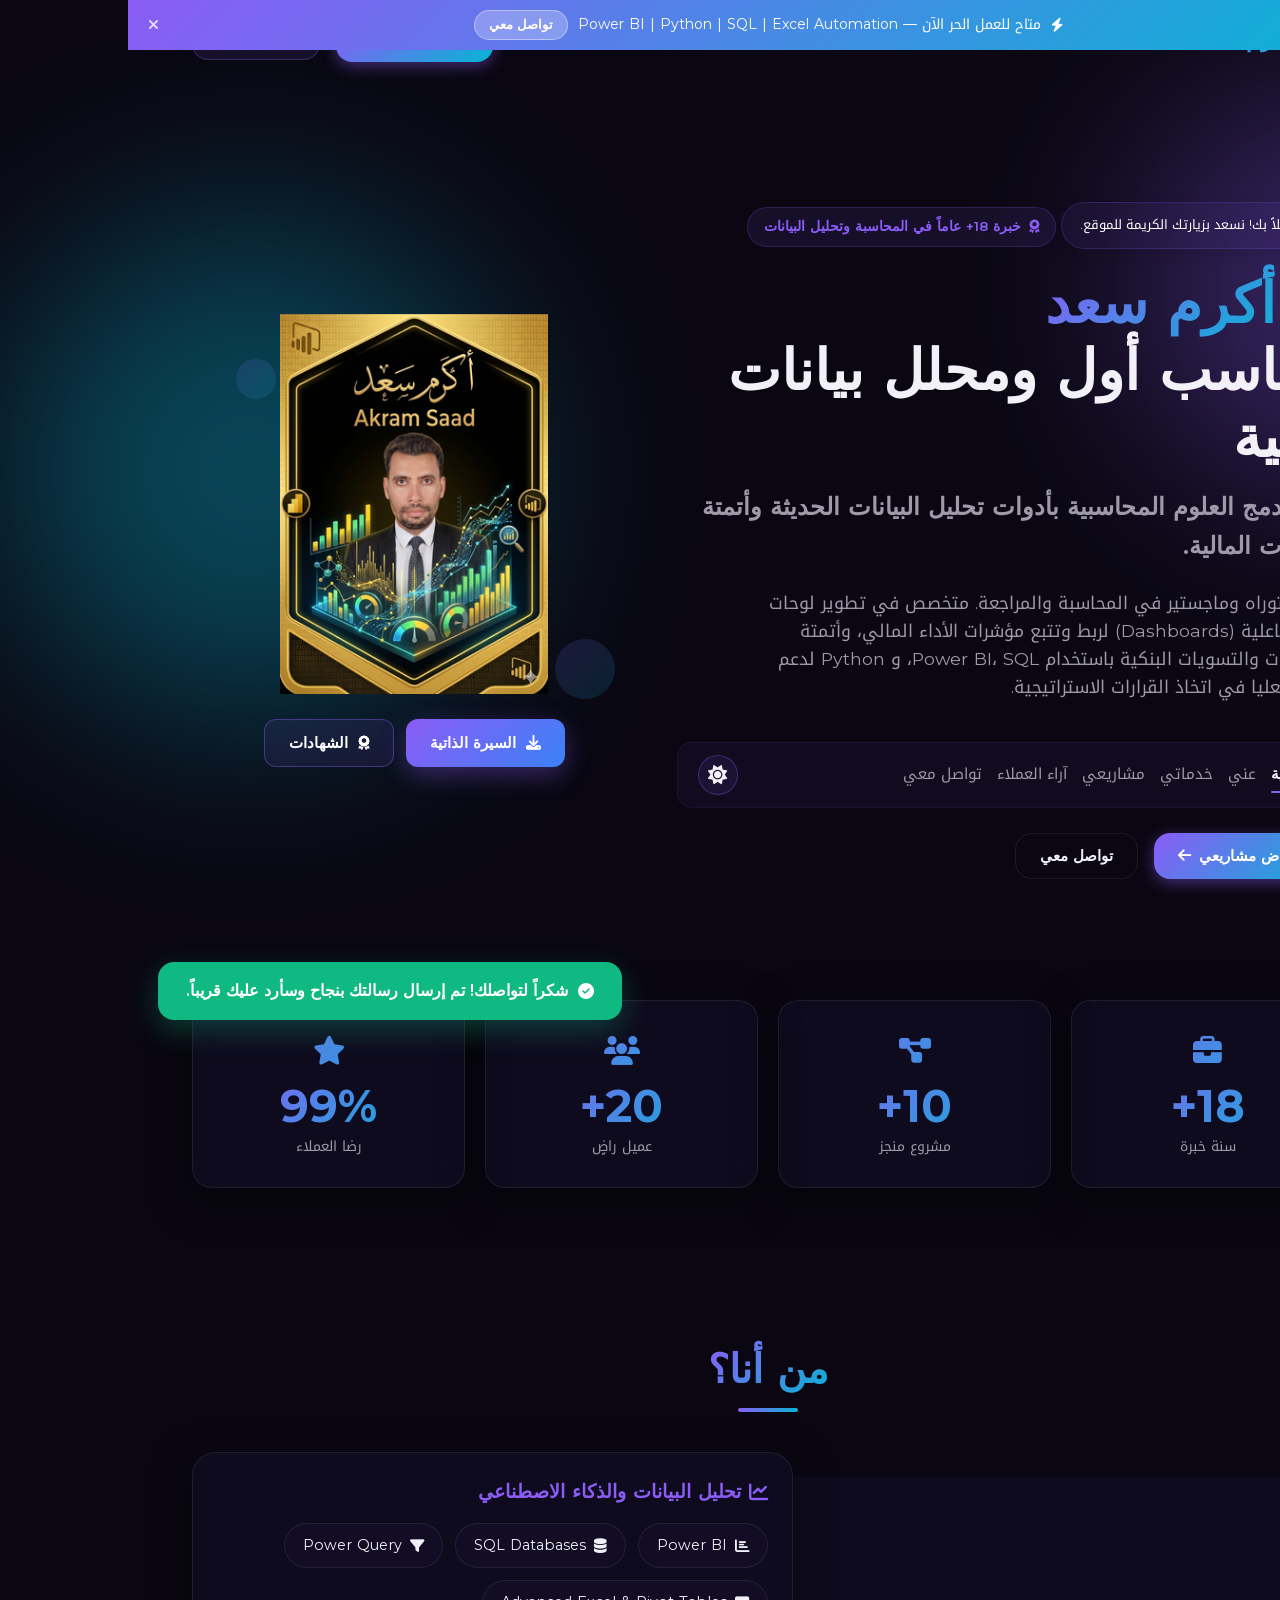
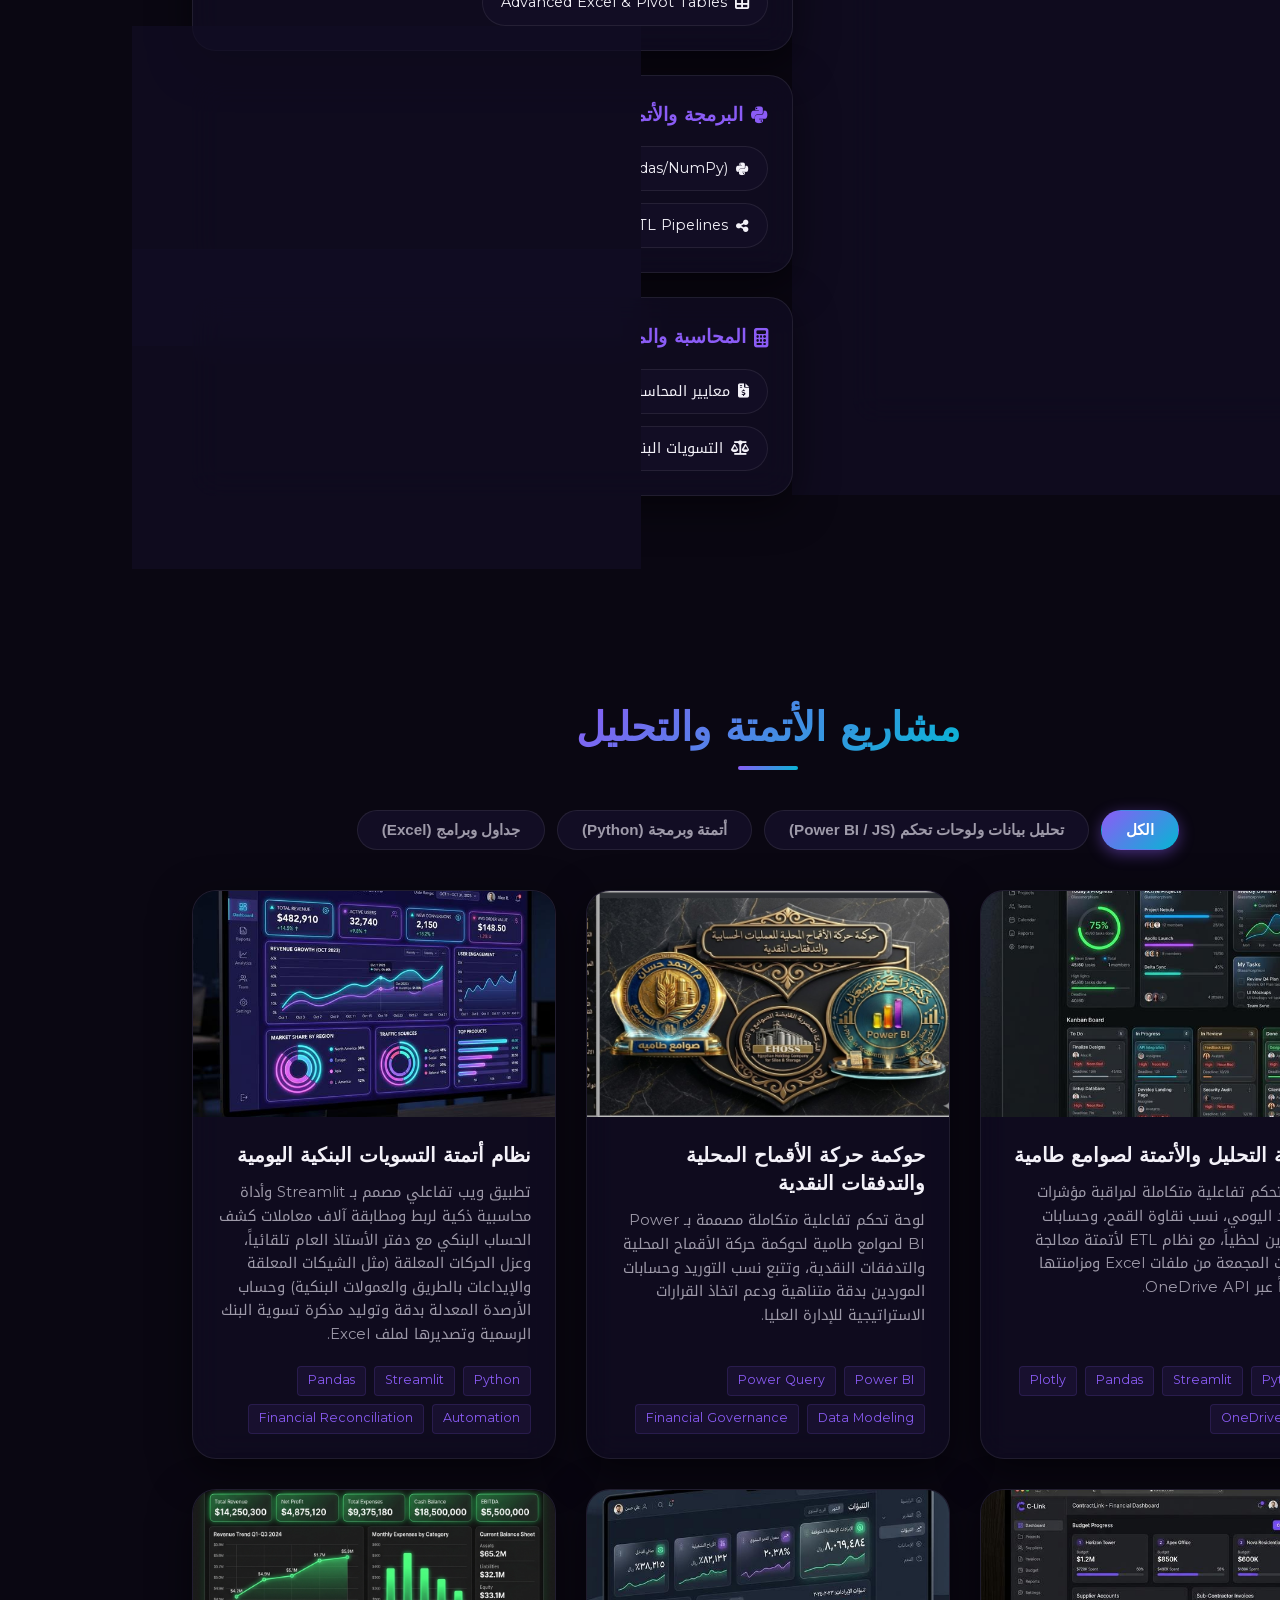
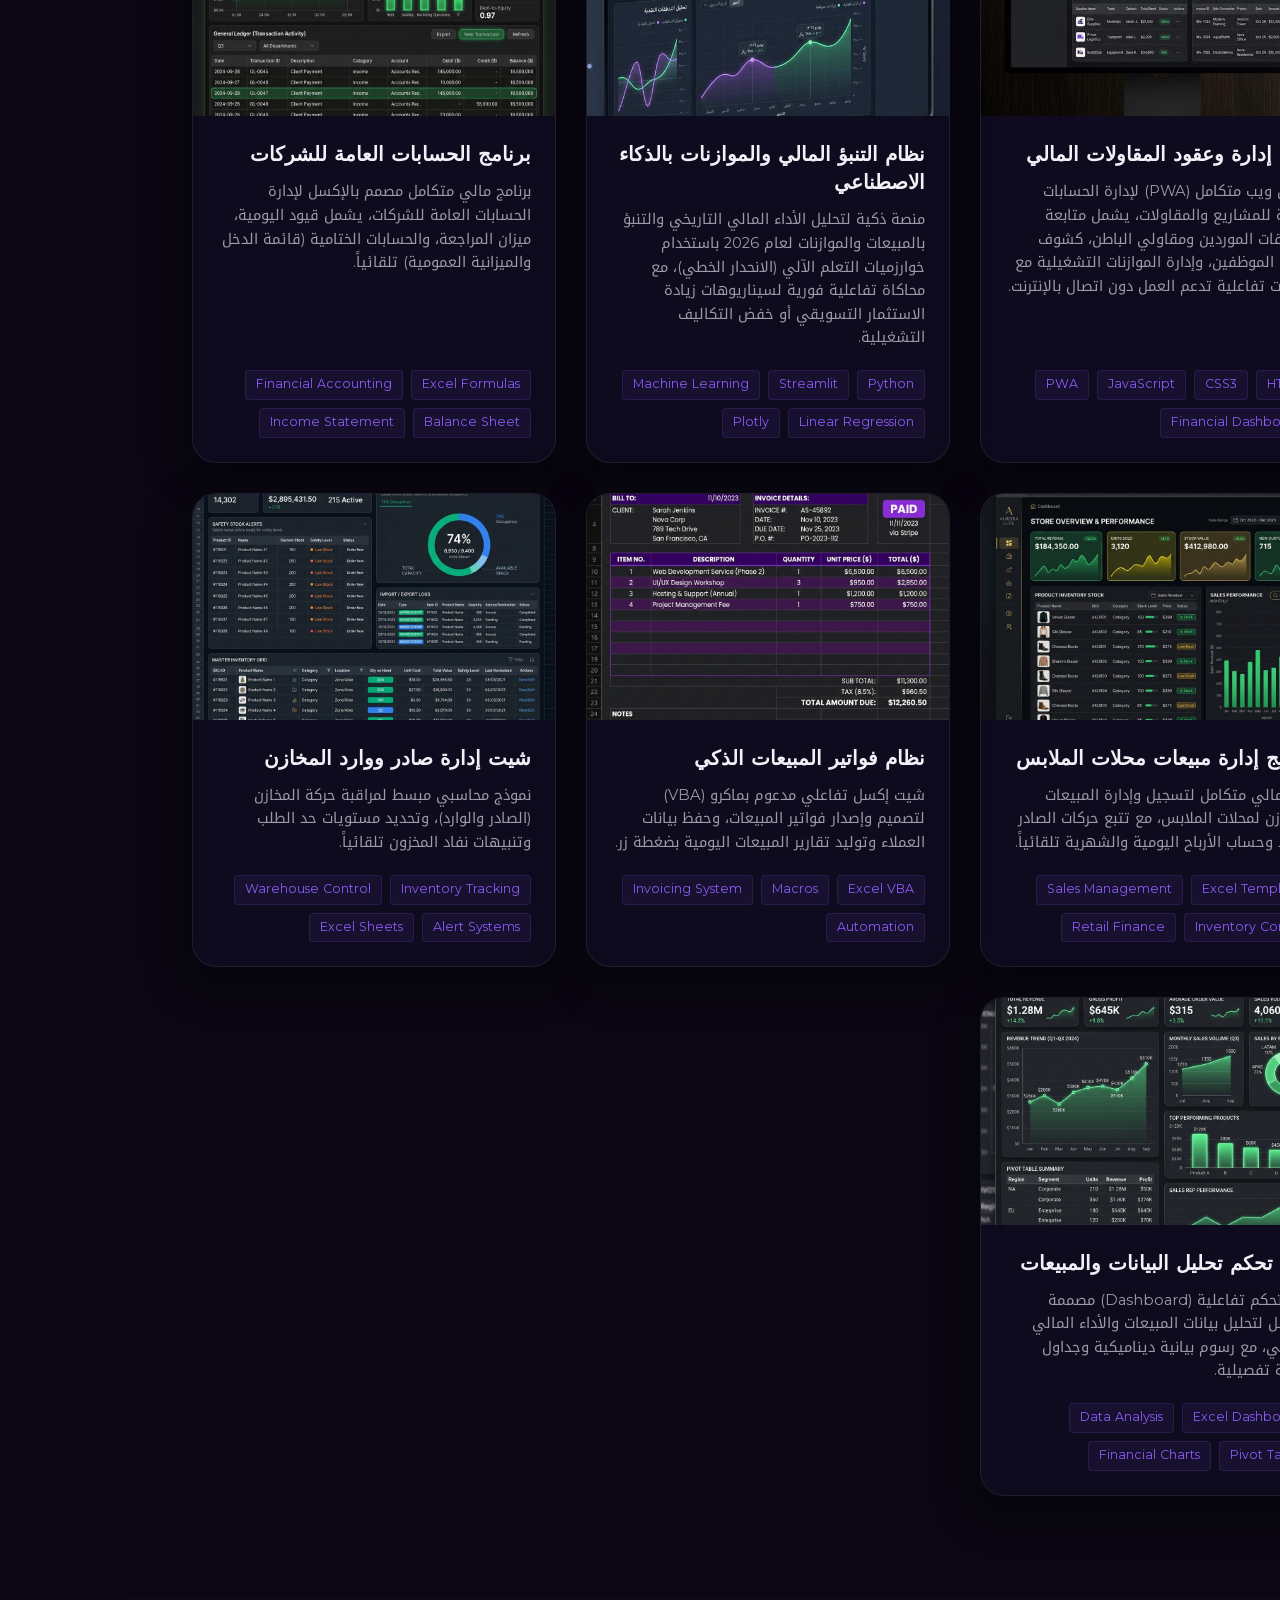
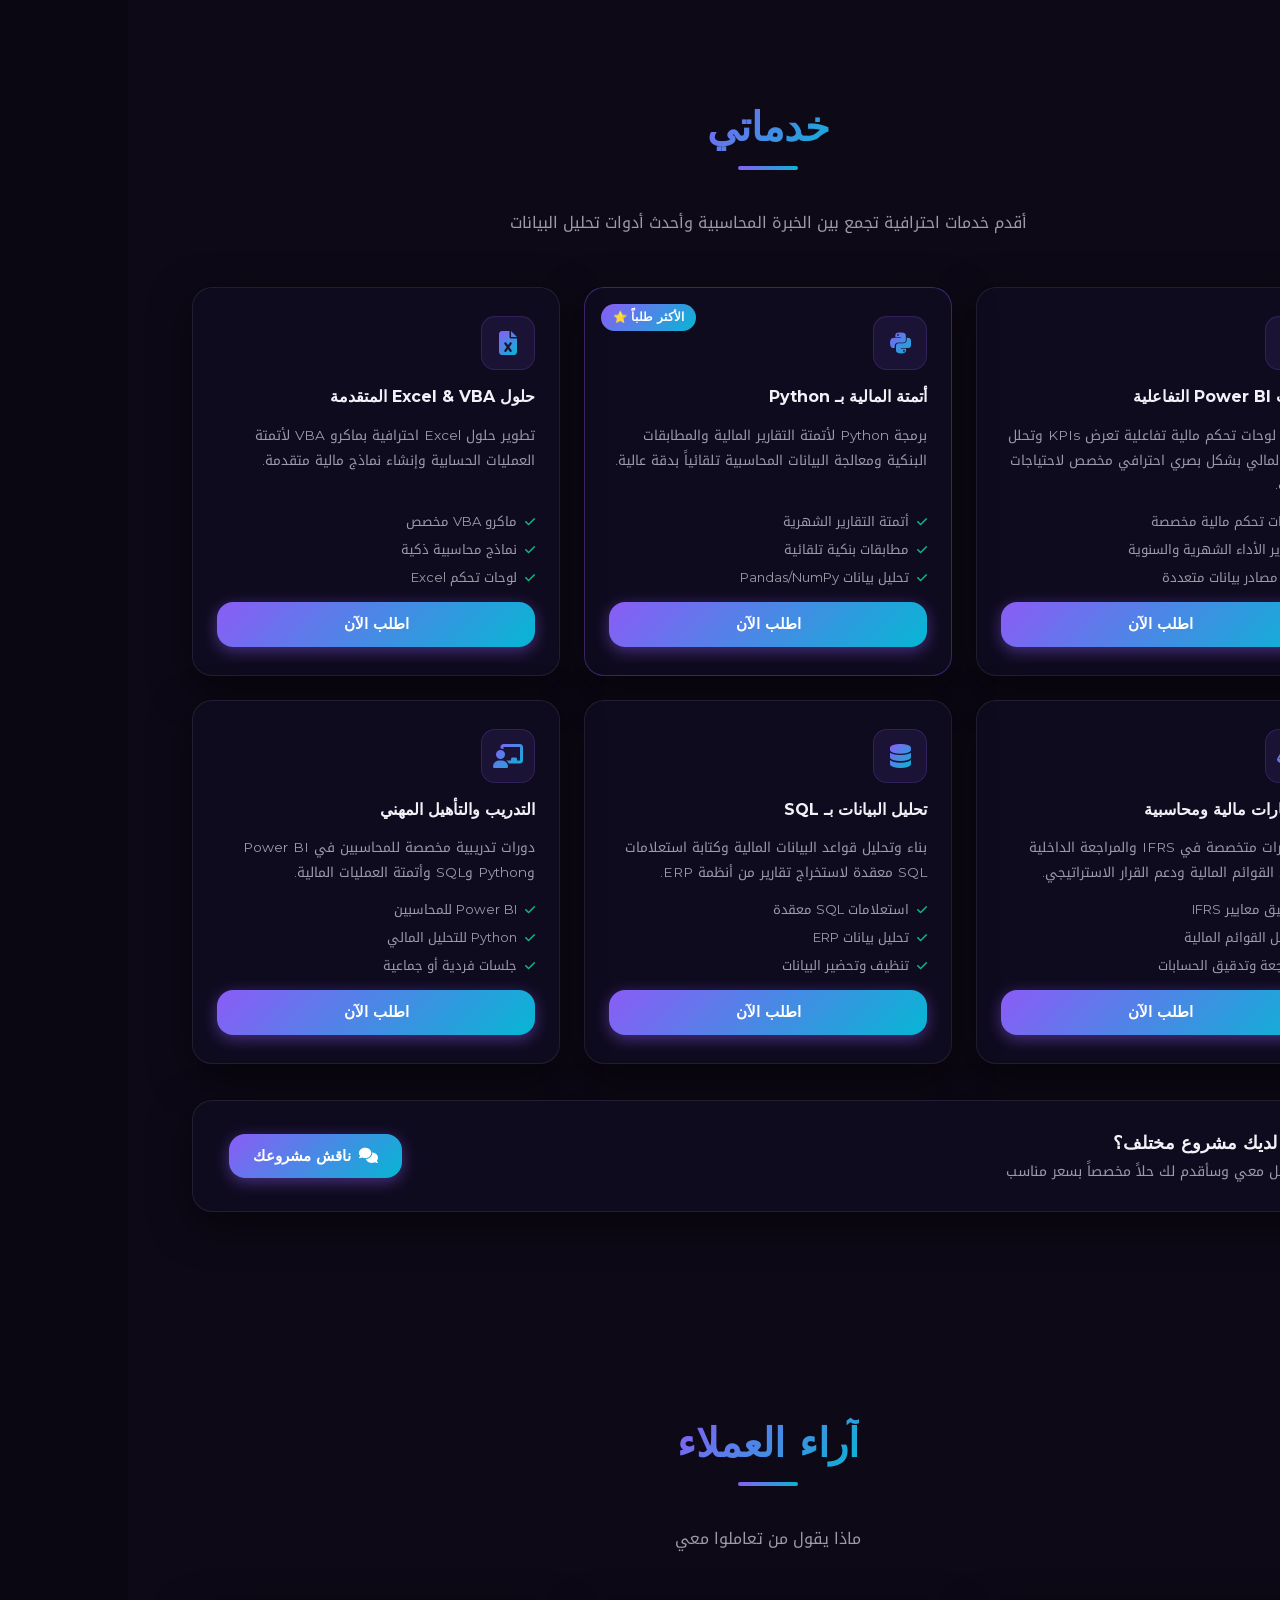
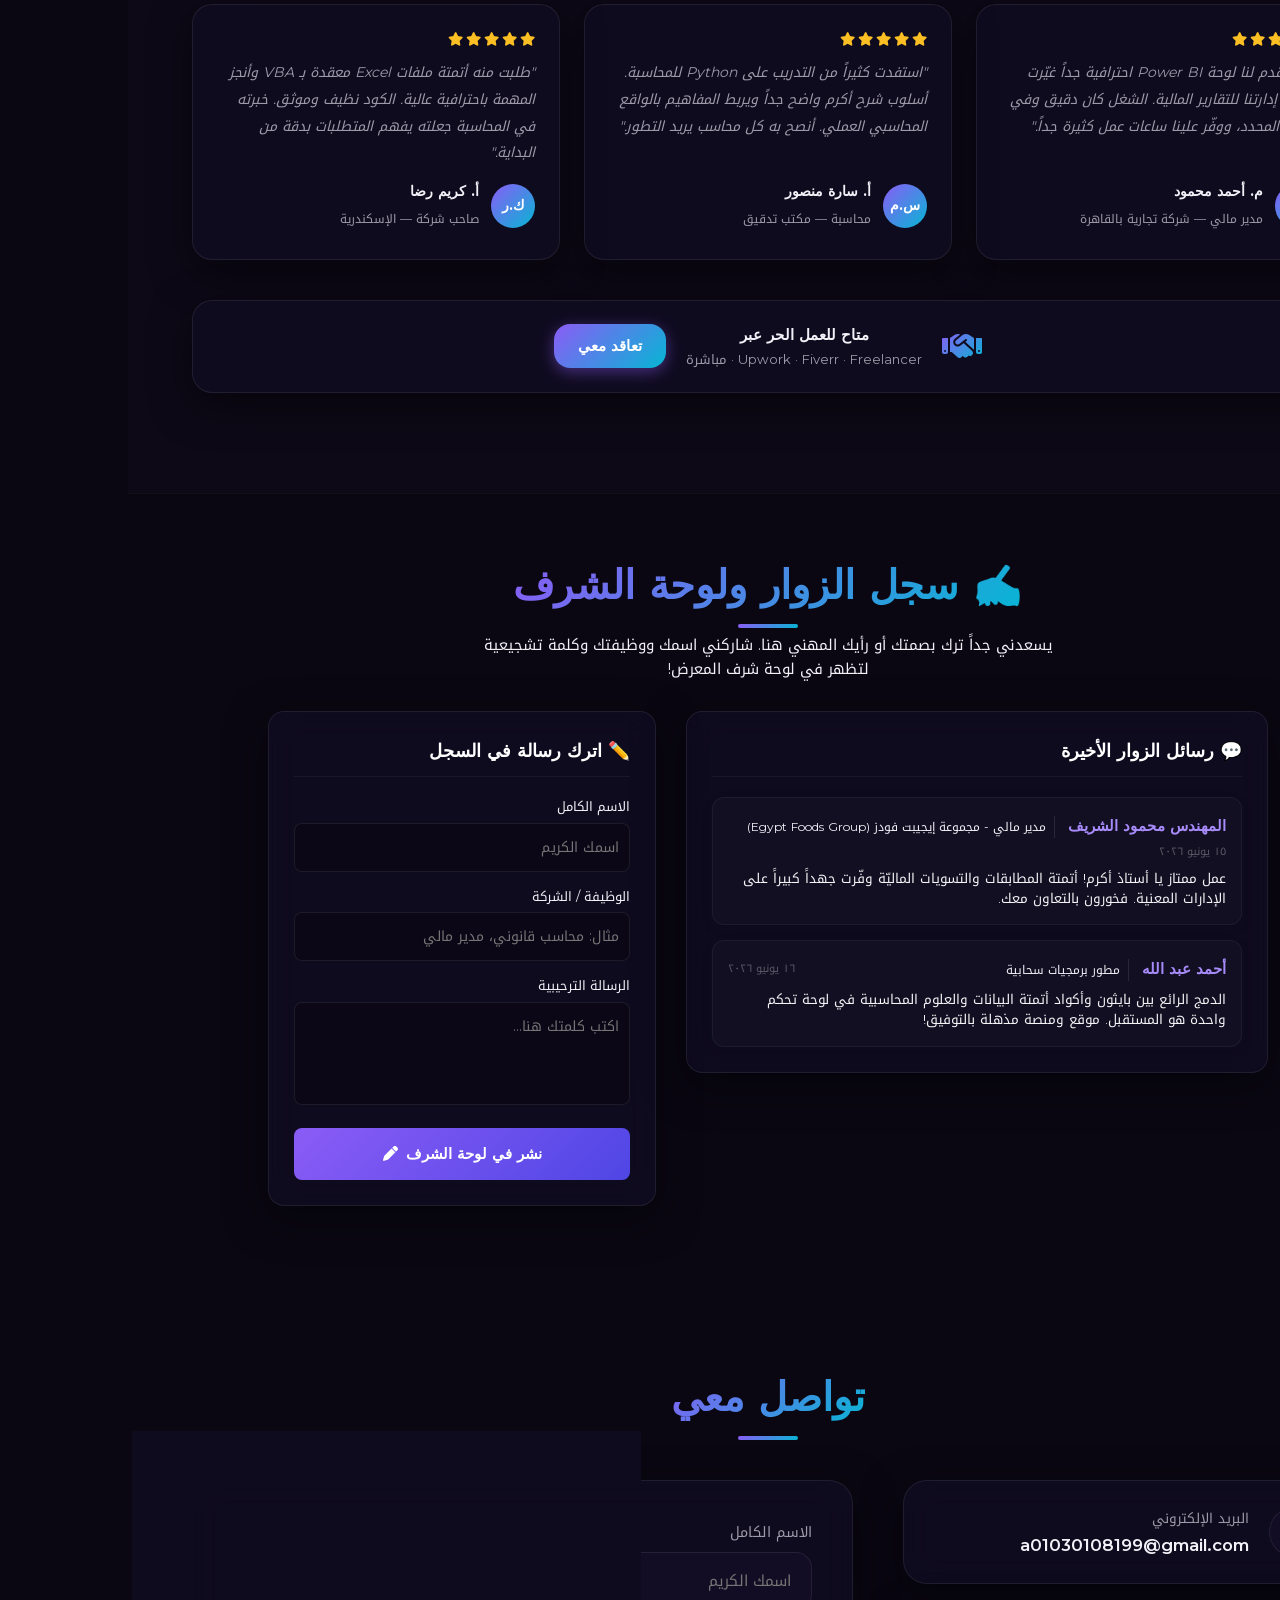
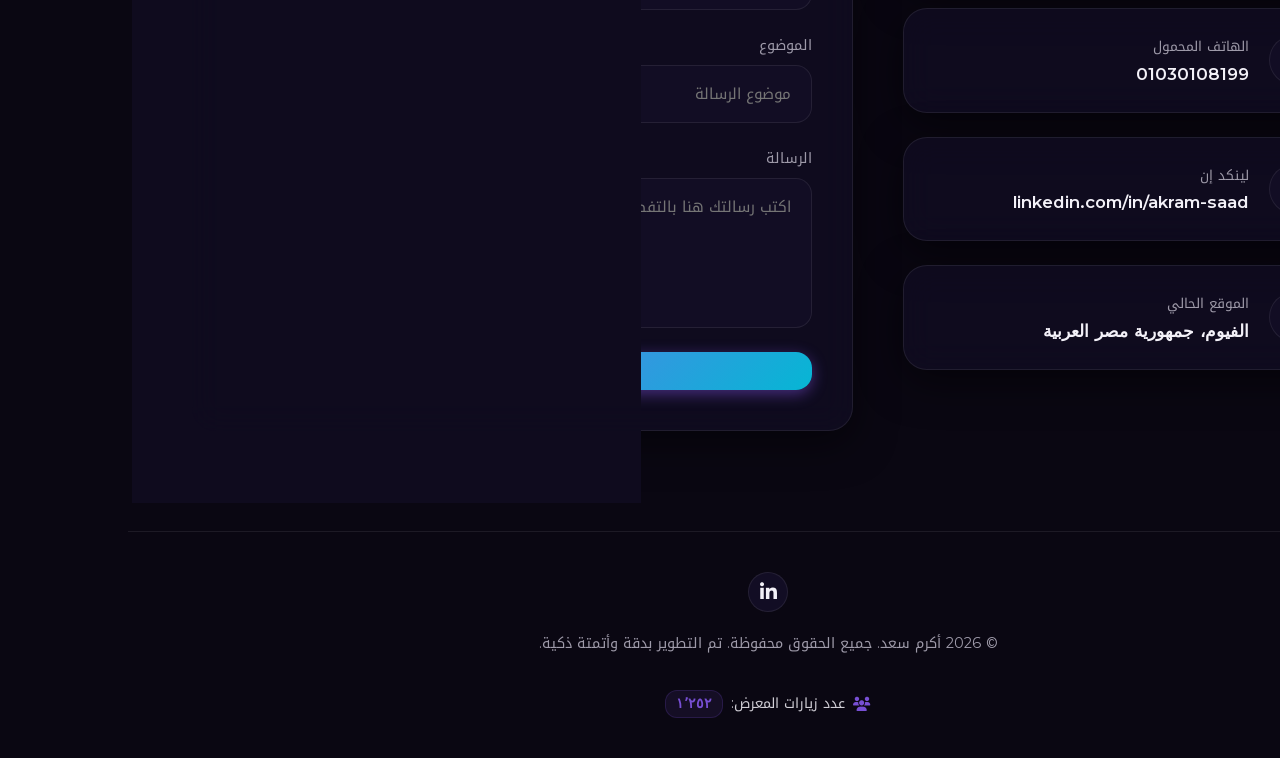
==== commit bfc352da: "Add files via upload" ====
--- a/index.html
+++ b/index.html
@@ -1,16 +1,6 @@
 ﻿<!DOCTYPE html>
 <html lang="ar" dir="rtl">
 <head>
-    <!-- Google tag (gtag.js) - Google Analytics -->
-    <script async src="https://www.googletagmanager.com/gtag/js?id=G-YMTQR1GXBQ"></script>
-    <script>
-      window.dataLayer = window.dataLayer || [];
-      function gtag(){dataLayer.push(arguments);}
-      gtag('js', new Date());
-
-      gtag('config', 'G-YMTQR1GXBQ');
-    </script>
-
     <meta charset="UTF-8">
     <meta name="viewport" content="width=device-width, initial-scale=1.0">
     
@@ -55,7 +45,7 @@
     <link rel="stylesheet" href="assets/css/all.min.css">
     
     <!-- Custom Style Sheet -->
-    <link rel="stylesheet" href="styles.css?v=13">
+    <link rel="stylesheet" href="styles.css?v=999">
 </head>
 <body>
 
@@ -153,7 +143,7 @@
             <!-- Left / Visual Content -->
             <div class="hero-visual reveal" style="display: flex; flex-direction: column; align-items: center; gap: 25px;">
                 <div class="avatar-wrapper">
-                    <img src="assets/images/avatar.png" alt="أكرم سعد" class="avatar-img" onerror="this.src='https://placehold.co/400x400/120d24/ffffff?text=%D8%A3%D9%83%D8%B1%D9%85+%D8%B3%D8%B9%D8%AF'">
+                    <img src="assets/images/avatar.png" alt="أكرم سعد" class="avatar-img">
                 </div>
                 
                 <!-- أزرار السيرة الذاتية والشهادات الجديدة بجوار الصورة -->
@@ -296,7 +286,7 @@
                 <button class="filter-btn" data-filter="excel">جداول وبرامج (Excel)</button>
             </div>
 
-            <!-- Projects Grid (Loaded dynamically from projects.js) -->
+            <!-- Projects Grid (Loaded dynamically from projects.js?v=999) -->
             <div class="projects-grid" id="projects-grid">
                 <!-- Projects will be generated here by Javascript -->
             </div>
@@ -737,8 +727,10 @@
     </button>
 
     <!-- Scripts -->
-    <script src="projects.js?v=15"></script>
-    <script src="script.js?v=15"></script>
+    <script src="projects.js?v=999"></script>
+    <script src="script.js?v=999"></script>
 </body>
 </html>
 
+
+
